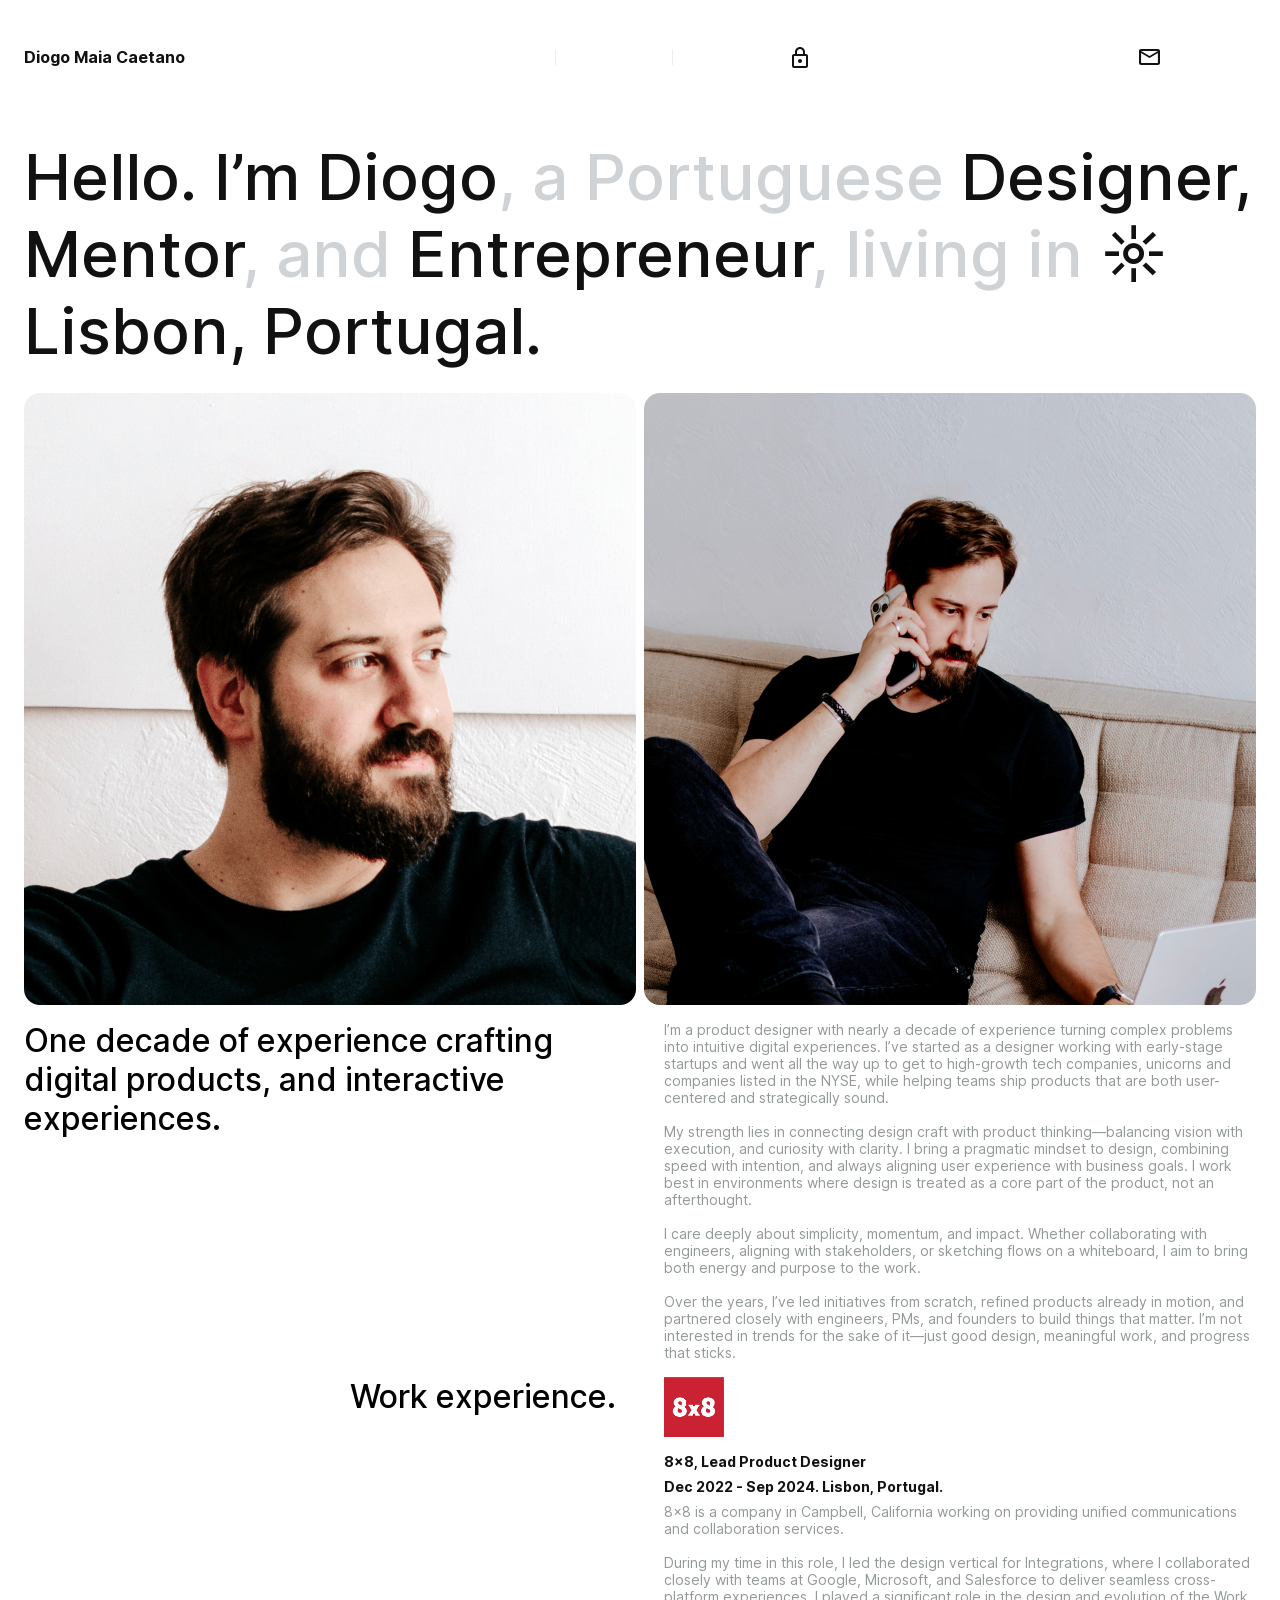
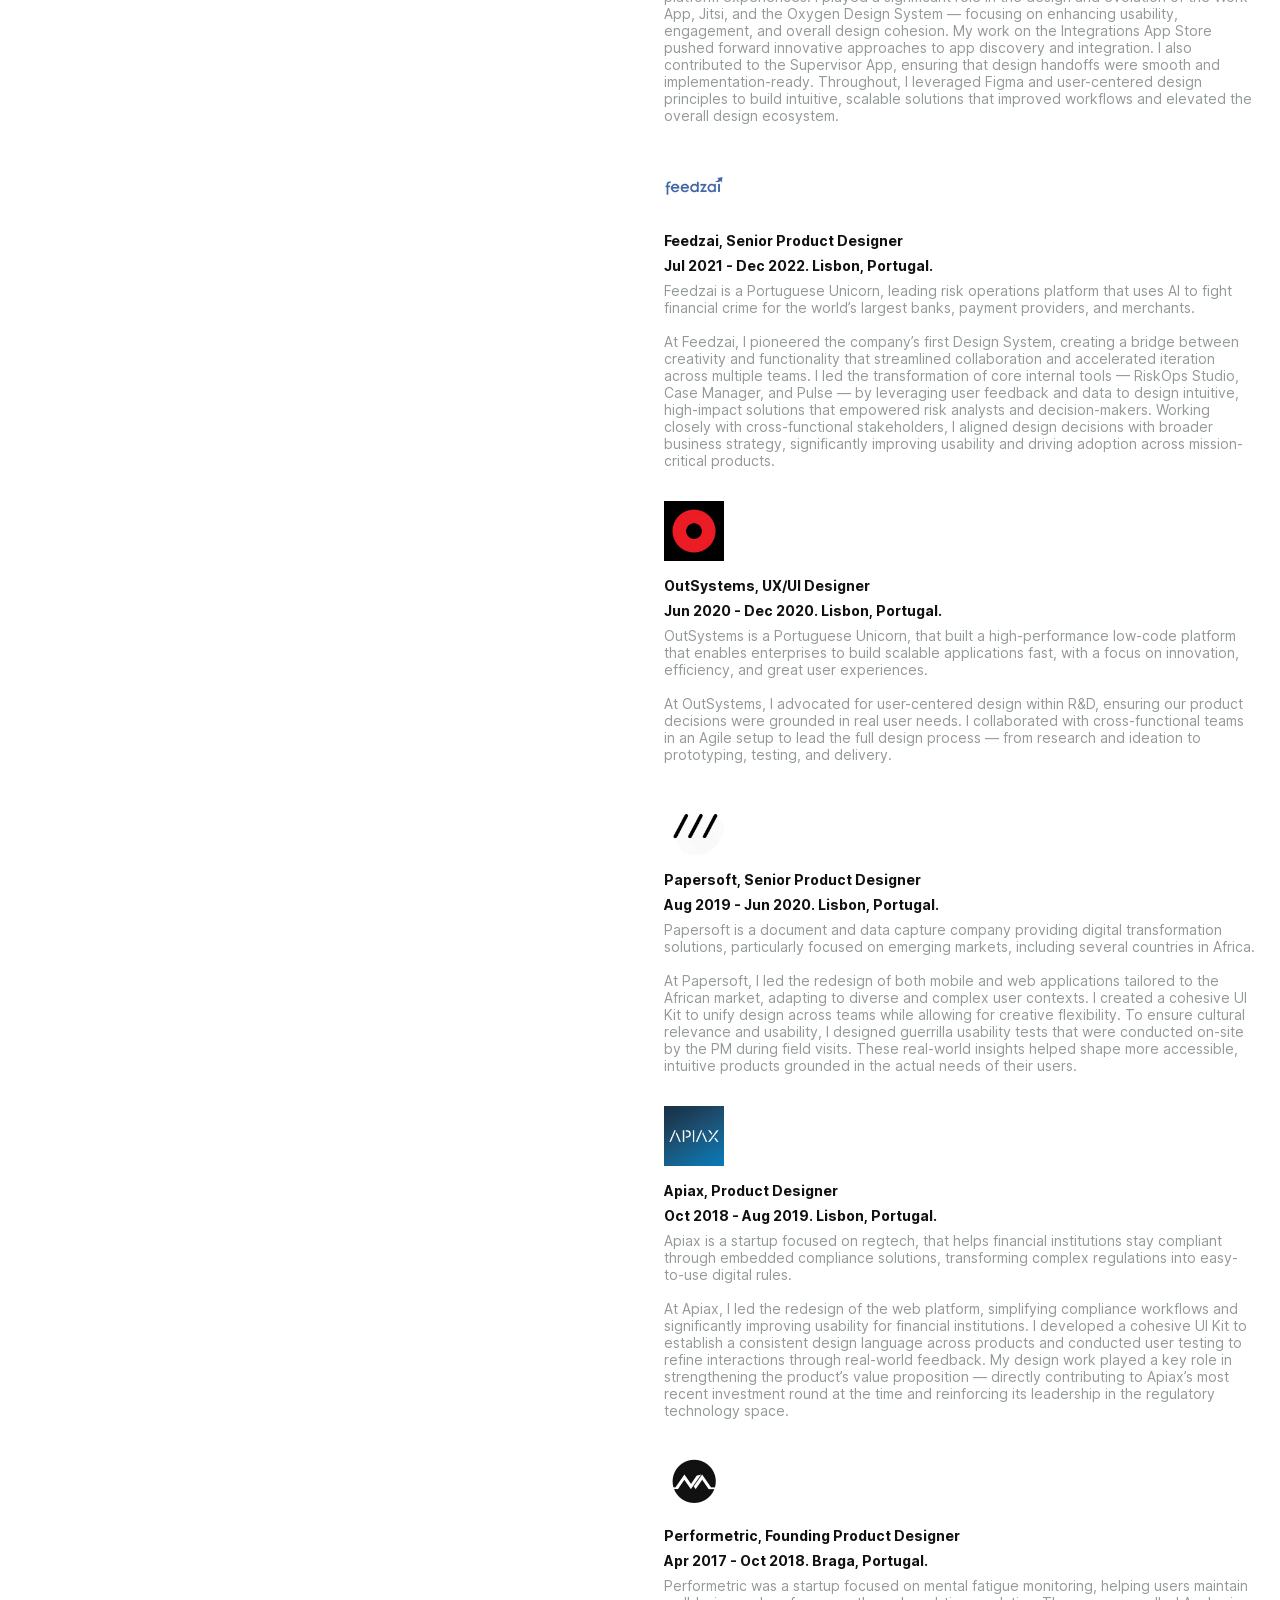
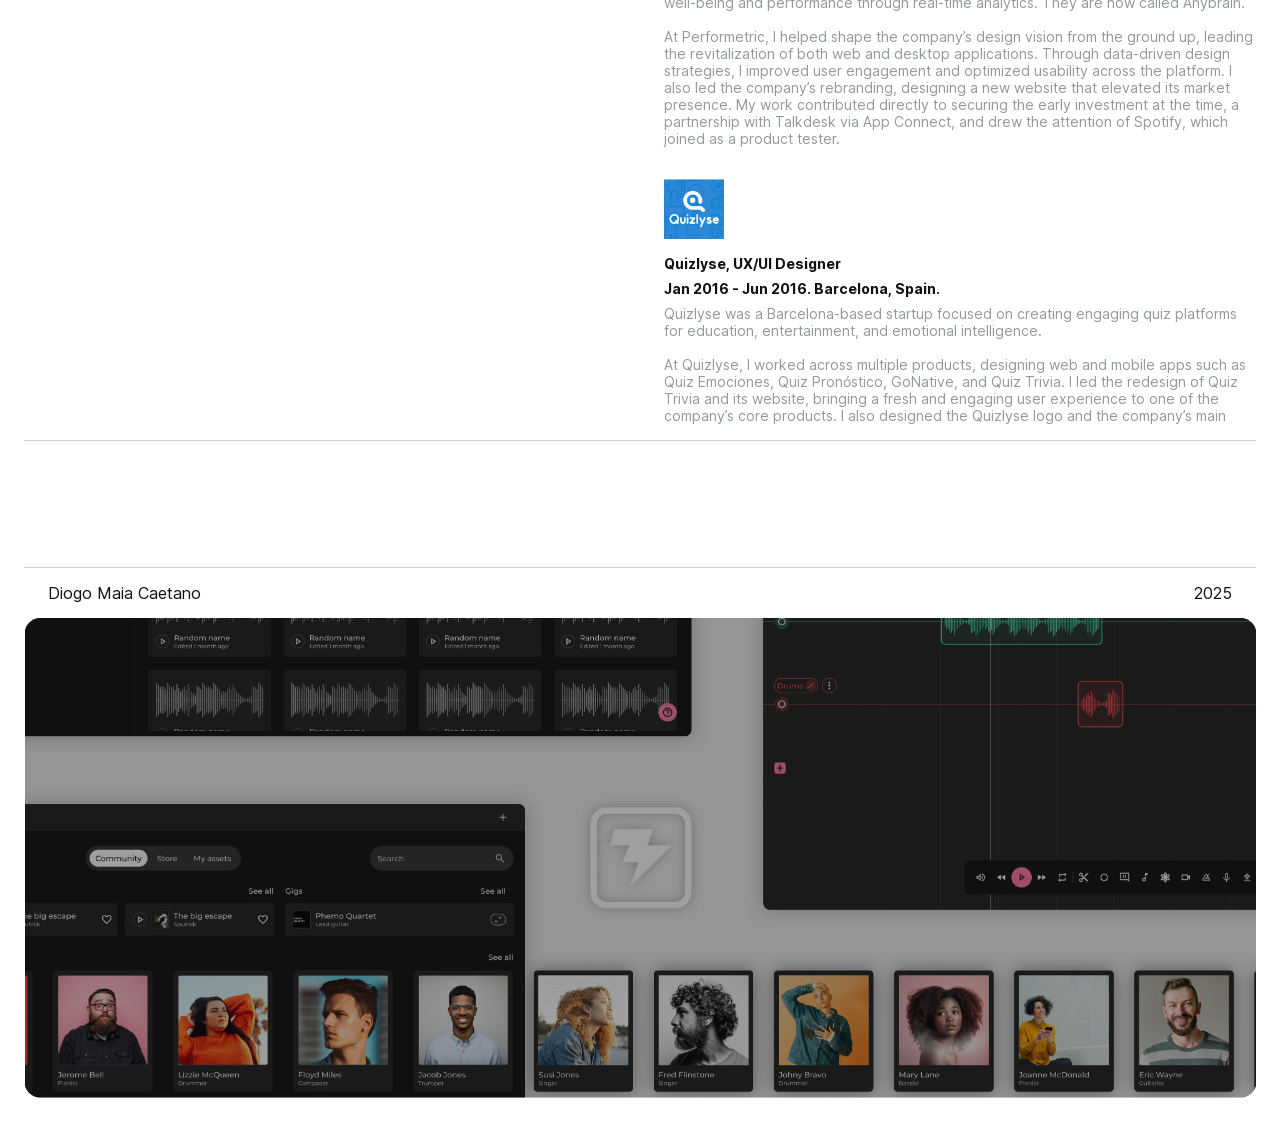
==== about/index.html @ cd5e3464 "Static mirror of www.diogomaiacaetano.com (Figma Sites capture) Co-Authored-By: Claude Fable 5 <nore" ====
<!doctype html>
<html lang="En">
  <head>
    <meta charset="utf-8" />
    <noscript>
      <style>
        #container {
          display: none;
        }
      </style>
    </noscript>

    <meta name="viewport" content="width=device-width, initial-scale=1" />
    <meta name="color-scheme" content="light dark" />
    <link rel="preload" href="/_runtimes/sites-runtime.4a34c7bfb2222a995f23fdbe5c5f51e00598f0ca7fefb2e7475c8f56d14da13b.js" as="script" crossorigin />
    <link rel="preload" href="/_json/d903125f-22d2-49a0-9bca-775de489cb77/about.json" as="fetch" />
        <script async src="https://www.googletagmanager.com/gtag/js?id=G-K1MT658PN5"></script>
    <script>
      window.dataLayer = window.dataLayer || [];
      function gtag(){dataLayer.push(arguments);}
      gtag('js', new Date());
      gtag('config', 'G-K1MT658PN5');
      gtag('consent', 'default', {
        'ad_storage': 'denied',
        'analytics_storage': 'denied'
      });
    </script>
    <style id="reset-css"> @layer figreset,figoverridable,reset,theme,base,figutils,components,utilities;@layer figreset{:root{--100dvw:100vw;--100dvh:100vh;--banner-height:48px;--full-height-with-banner:calc(100dvh - var(--banner-height))}@supports (width:100dvw){:root{--100dvw:100dvw;--100dvh:100dvh}}}.wrapper-with-banner .min-h-screen{min-height:var(--full-height-with-banner)}.wrapper-with-banner .h-screen{height:var(--full-height-with-banner)}@layer figreset{:root{font-family:var(--default-font-family,ui-sans-serif,system-ui,sans-serif,"Apple Color Emoji","Segoe UI Emoji","Segoe UI Symbol","Noto Color Emoji")}*,*:before,*:after{box-sizing:border-box}html{-webkit-text-size-adjust:100%;-webkit-tap-highlight-color:transparent;-webkit-font-smoothing:antialiased;width:100%}html:has(#responsive-scaler){scrollbar-width:none;-ms-overflow-style:none}body{margin:0;width:100%}body:has([data-page-overflowx='hidden']){overflow-x:hidden}body:has([data-page-overflowx='auto']){overflow-x:auto}#container{width:100%}a{color:inherit;text-decoration:none}button{border:none;background:none;padding:0}h1,h2,h3,h4,h5,h6,p{font-size:inherit;font-weight:inherit}blockquote,dl,dd,h1,h2,h3,h4,h5,h6,hr,figure,p,pre{margin:0}ol,ul,menu{list-style:none;margin:0;padding-inline-start:1.5em}#container .textContents{color:#ffffff00}#container .textClip{background-clip:text;-webkit-background-clip:text;-webkit-text-fill-color:transparent !important}#container .textClip > *{-webkit-text-fill-color:initial}#container .embed{border:none}#container .marquee-container{overflow-x:hidden;display:flex;flex-direction:row;position:relative;width:var(--width);transform:var(--transform);&:hover div{animation-play-state:var(--pause-on-hover)}&:active div{animation-play-state:var(--pause-on-click)}}#container .marquee{flex:0 0 auto;min-width:var(--min-width);display:flex;flex-direction:row;align-items:center;animation:scroll var(--duration) linear var(--delay) var(--iteration-count);animation-delay:var(--delay);animation-direction:var(--direction);animation-timing-function:var(--timing-function)}#container .marquee.reduced-motion{@media (prefers-reduced-motion:reduce){animation:none}}@keyframes scroll{0%{transform:translateX(0%)}100%{transform:translateX(-100%)}}#container .marquee-initial-child-container{flex:0 0 auto;display:flex;min-width:auto;flex-direction:row;align-items:center}#container .marquee-child{transform:var(--transform)}.code-behavior-wrapper > *{width:100%;height:100%}.bypass-link{position:fixed;top:16px;left:0;right:0;display:flex;justify-content:center;align-items:center;opacity:0;pointer-events:none}.bypass-link:focus-within{opacity:1;z-index:10000}.bypass-link > a{background-color:#000;color:#fff;border:1px solid #fff;padding:12px 16px;font-size:16px;border-radius:12px;pointer-events:auto}}@layer figutils{.textContents ul > li:before{content:'\2022';margin-left:-1.5em;display:inline-block;text-align:center;width:1.5em;-webkit-background-clip:var(--list-marker-background-clip);-webkit-text-fill-color:var(--list-marker-text-fill-color);background-clip:var(--list-marker-background-clip);background-image:var(--list-marker-background-image);color:var(--list-marker-color);font-size:var(--list-marker-font-size);line-height:var(--list-marker-line-height);mix-blend-mode:var(--list-marker-mix-blend-mode);vertical-align:var(--list-marker-vertical-align)}.textContents ol > li::marker{color:var(--list-marker-color);font-size:var(--list-marker-font-size);line-height:var(--list-marker-line-height);vertical-align:var(--list-marker-vertical-align)}.textContents .adjustLetterSpacing:after{content:'';margin-left:calc(var(--letter-spacing) * -1)}}</style><style id="font-faces-kgjifn"> @font-face{font-family:"Montserrat:Medium";font-style:normal;src:url("/_woff/v2/Montserrat_wght__1/Montserrat_wght__1-english.woff2");font-display:block;unicode-range:U+0000-00A0,U+00A2-00A9,U+00AC-00AE,U+00B0-00B7,U+00B9-00BA,U+00BC-00BE,U+00D7,U+00F7,U+2000-206F,U+2074,U+20AC,U+2122,U+2190-21BB,U+2212,U+2215,U+F8FF,U+FEFF,U+FFFD}@font-face{font-family:"Montserrat:Medium";font-style:normal;src:url("/_woff/v2/Montserrat_wght__1/Montserrat_wght__1-rest-latin.woff2");font-display:block;unicode-range:U+00A1,U+00AA-00AB,U+00AF,U+00B8,U+00BB,U+00BF-00D6,U+00D8-00F6,U+00F8-00FF,U+0131,U+0152-0153,U+02B0-02FF}@font-face{font-family:"Montserrat:Medium";font-style:normal;src:url("/_woff/v2/Montserrat_wght__1/Montserrat_wght__1-latin-extended-a.woff2");font-display:block;unicode-range:U+0100-0130,U+0132-0151,U+0154-017F}@font-face{font-family:"Montserrat:Medium";font-style:normal;src:url("/_woff/v2/Montserrat_wght__1/Montserrat_wght__1-latin-extended-b.woff2");font-display:block;unicode-range:U+0180-024F}@font-face{font-family:"Montserrat:Medium";font-style:normal;src:url("/_woff/v2/Montserrat_wght__1/Montserrat_wght__1-latin-extended-additional.woff2");font-display:block;unicode-range:U+1E00-1EFF}@font-face{font-family:"Montserrat:Medium";font-style:normal;src:url("/_woff/v2/Montserrat_wght__1/Montserrat_wght__1-rest.woff2");font-display:block;unicode-range:U+0250-02AF,U+0300-1DFF,U+1F00-1FFF,U+2070-2073,U+2075-20AB,U+20AD-2121,U+2123-218F,U+21BC-2211,U+2213-2214,U+2216-F8FE,U+F900-FEFE,U+FF00-FFFC,U+FFFE-FFFF}@font-face{font-family:"Inter:Medium";font-style:normal;src:url("/_woff/v2/Inter_1/Inter_1-english.woff2");font-display:block;unicode-range:U+0000-00A0,U+00A2-00A9,U+00AC-00AE,U+00B0-00B7,U+00B9-00BA,U+00BC-00BE,U+00D7,U+00F7,U+2000-206F,U+2074,U+20AC,U+2122,U+2190-21BB,U+2212,U+2215,U+F8FF,U+FEFF,U+FFFD}@font-face{font-family:"Inter:Medium";font-style:normal;src:url("/_woff/v2/Inter_1/Inter_1-rest-latin.woff2");font-display:block;unicode-range:U+00A1,U+00AA-00AB,U+00AF,U+00B8,U+00BB,U+00BF-00D6,U+00D8-00F6,U+00F8-00FF,U+0131,U+0152-0153,U+02B0-02FF}@font-face{font-family:"Inter:Medium";font-style:normal;src:url("/_woff/v2/Inter_1/Inter_1-latin-extended-a.woff2");font-display:block;unicode-range:U+0100-0130,U+0132-0151,U+0154-017F}@font-face{font-family:"Inter:Medium";font-style:normal;src:url("/_woff/v2/Inter_1/Inter_1-latin-extended-b.woff2");font-display:block;unicode-range:U+0180-024F}@font-face{font-family:"Inter:Medium";font-style:normal;src:url("/_woff/v2/Inter_1/Inter_1-latin-extended-additional.woff2");font-display:block;unicode-range:U+1E00-1EFF}@font-face{font-family:"Inter:Medium";font-style:normal;src:url("/_woff/v2/Inter_1/Inter_1-rest.woff2");font-display:block;unicode-range:U+0250-02AF,U+0300-1DFF,U+1F00-1FFF,U+2070-2073,U+2075-20AB,U+20AD-2121,U+2123-218F,U+21BC-2211,U+2213-2214,U+2216-F8FE,U+F900-FEFE,U+FF00-FFFC,U+FFFE-FFFF}@font-face{font-family:"Inter:Regular";font-style:normal;src:url("/_woff/v2/Inter_1/Inter_1-english.woff2");font-display:block;unicode-range:U+0000-00A0,U+00A2-00A9,U+00AC-00AE,U+00B0-00B7,U+00B9-00BA,U+00BC-00BE,U+00D7,U+00F7,U+2000-206F,U+2074,U+20AC,U+2122,U+2190-21BB,U+2212,U+2215,U+F8FF,U+FEFF,U+FFFD}@font-face{font-family:"Inter:Regular";font-style:normal;src:url("/_woff/v2/Inter_1/Inter_1-rest-latin.woff2");font-display:block;unicode-range:U+00A1,U+00AA-00AB,U+00AF,U+00B8,U+00BB,U+00BF-00D6,U+00D8-00F6,U+00F8-00FF,U+0131,U+0152-0153,U+02B0-02FF}@font-face{font-family:"Inter:Regular";font-style:normal;src:url("/_woff/v2/Inter_1/Inter_1-latin-extended-a.woff2");font-display:block;unicode-range:U+0100-0130,U+0132-0151,U+0154-017F}@font-face{font-family:"Inter:Regular";font-style:normal;src:url("/_woff/v2/Inter_1/Inter_1-latin-extended-b.woff2");font-display:block;unicode-range:U+0180-024F}@font-face{font-family:"Inter:Regular";font-style:normal;src:url("/_woff/v2/Inter_1/Inter_1-latin-extended-additional.woff2");font-display:block;unicode-range:U+1E00-1EFF}@font-face{font-family:"Inter:Regular";font-style:normal;src:url("/_woff/v2/Inter_1/Inter_1-rest.woff2");font-display:block;unicode-range:U+0250-02AF,U+0300-1DFF,U+1F00-1FFF,U+2070-2073,U+2075-20AB,U+20AD-2121,U+2123-218F,U+21BC-2211,U+2213-2214,U+2216-F8FE,U+F900-FEFE,U+FF00-FFFC,U+FFFE-FFFF}@font-face{font-family:"Inter:Bold";font-style:normal;src:url("/_woff/v2/Inter_1/Inter_1-english.woff2");font-display:block;unicode-range:U+0000-00A0,U+00A2-00A9,U+00AC-00AE,U+00B0-00B7,U+00B9-00BA,U+00BC-00BE,U+00D7,U+00F7,U+2000-206F,U+2074,U+20AC,U+2122,U+2190-21BB,U+2212,U+2215,U+F8FF,U+FEFF,U+FFFD}@font-face{font-family:"Inter:Bold";font-style:normal;src:url("/_woff/v2/Inter_1/Inter_1-rest-latin.woff2");font-display:block;unicode-range:U+00A1,U+00AA-00AB,U+00AF,U+00B8,U+00BB,U+00BF-00D6,U+00D8-00F6,U+00F8-00FF,U+0131,U+0152-0153,U+02B0-02FF}@font-face{font-family:"Inter:Bold";font-style:normal;src:url("/_woff/v2/Inter_1/Inter_1-latin-extended-a.woff2");font-display:block;unicode-range:U+0100-0130,U+0132-0151,U+0154-017F}@font-face{font-family:"Inter:Bold";font-style:normal;src:url("/_woff/v2/Inter_1/Inter_1-latin-extended-b.woff2");font-display:block;unicode-range:U+0180-024F}@font-face{font-family:"Inter:Bold";font-style:normal;src:url("/_woff/v2/Inter_1/Inter_1-latin-extended-additional.woff2");font-display:block;unicode-range:U+1E00-1EFF}@font-face{font-family:"Inter:Bold";font-style:normal;src:url("/_woff/v2/Inter_1/Inter_1-rest.woff2");font-display:block;unicode-range:U+0250-02AF,U+0300-1DFF,U+1F00-1FFF,U+2070-2073,U+2075-20AB,U+20AD-2121,U+2123-218F,U+21BC-2211,U+2213-2214,U+2216-F8FE,U+F900-FEFE,U+FF00-FFFC,U+FFFE-FFFF}@font-face{font-family:"Montserrat:Regular";font-style:normal;src:url("/_woff/v2/Montserrat_wght__1/Montserrat_wght__1-english.woff2");font-display:block;unicode-range:U+0000-00A0,U+00A2-00A9,U+00AC-00AE,U+00B0-00B7,U+00B9-00BA,U+00BC-00BE,U+00D7,U+00F7,U+2000-206F,U+2074,U+20AC,U+2122,U+2190-21BB,U+2212,U+2215,U+F8FF,U+FEFF,U+FFFD}@font-face{font-family:"Montserrat:Regular";font-style:normal;src:url("/_woff/v2/Montserrat_wght__1/Montserrat_wght__1-rest-latin.woff2");font-display:block;unicode-range:U+00A1,U+00AA-00AB,U+00AF,U+00B8,U+00BB,U+00BF-00D6,U+00D8-00F6,U+00F8-00FF,U+0131,U+0152-0153,U+02B0-02FF}@font-face{font-family:"Montserrat:Regular";font-style:normal;src:url("/_woff/v2/Montserrat_wght__1/Montserrat_wght__1-latin-extended-a.woff2");font-display:block;unicode-range:U+0100-0130,U+0132-0151,U+0154-017F}@font-face{font-family:"Montserrat:Regular";font-style:normal;src:url("/_woff/v2/Montserrat_wght__1/Montserrat_wght__1-latin-extended-b.woff2");font-display:block;unicode-range:U+0180-024F}@font-face{font-family:"Montserrat:Regular";font-style:normal;src:url("/_woff/v2/Montserrat_wght__1/Montserrat_wght__1-latin-extended-additional.woff2");font-display:block;unicode-range:U+1E00-1EFF}@font-face{font-family:"Montserrat:Regular";font-style:normal;src:url("/_woff/v2/Montserrat_wght__1/Montserrat_wght__1-rest.woff2");font-display:block;unicode-range:U+0250-02AF,U+0300-1DFF,U+1F00-1FFF,U+2070-2073,U+2075-20AB,U+20AD-2121,U+2123-218F,U+21BC-2211,U+2213-2214,U+2216-F8FE,U+F900-FEFE,U+FF00-FFFC,U+FFFE-FFFF}</style><style id="breakpoint-css">@media (width < 1280px){[data-breakpoint-id="node-33_37891"]{display:none !important}}@media (width >= 1280px) or (width < 800px){[data-breakpoint-id="node-33_37916"]{display:none !important}}@media (width >= 800px){[data-breakpoint-id="node-33_37941"]{display:none !important}}</style><style id="body-background-color">@media (max-width: 799px) { body:has([data-breakpoint-id="node-33_37941"]) { background-color: #FFF } }
@media (max-width: 1279px), (min-width: 800px) { body:has([data-breakpoint-id="node-33_37916"]) { background-color: #FFF } }
@media (min-width: 1280px) { body:has([data-breakpoint-id="node-33_37891"]) { background-color: #FFF } }</style><style id="ssr-css">#container .css-md8qju {transition-property: transform; transition-duration: 0.2s; transition-timing-function: ease-in-out;}#container .css-r91w0a {transform: translateY(var(--banner-height));}#container .css-vu19p2 {height: var(--full-height-with-banner);}#container .css-7tvcgb {position: fixed;}#container .css-324jje {inset: 0; overflow: auto;}#container .css-vh2lqg {width: var(--viewport-width-scaled); min-height: var(--viewport-height-scaled); height: 100%; top: 0px;}#container .css-tzn6qh {display: block; position: absolute;}#container .css-6gkcj1 {transform-origin: top left; --max-layout-width: 2048px; --min-layout-width: 320px; --max-font-size: 288px; --min-font-size: 6px; --viewport-width-scaled: calc(var(--100dvw) / var(--viewport-scale)); --viewport-height-scaled: calc(var(--100dvh) / var(--viewport-scale)); --content-width-scaled: calc(var(--content-width-unscaled) / var(--viewport-scale)); --content-margin-x-scaled: max(calc((var(--viewport-width) - var(--max-layout-width)) / var(--viewport-scale) / 2), 0px);}#container .css-vf8mzy {position: relative; display: block;}#container .css-j6ldtg {min-width: var(--content-min-width); width: 100%; height: var(--content-min-height);}#container .css-hcnvd5 {--content-width: calc(var(--content-width-scaled, 100%) - (var(--content-margin-x-scaled, 0px) * 2)); --content-margin: 0 var(--content-margin-x-scaled, 0); --content-min-width: calc(max(var(--viewport-width-scaled, 100%), 375px) - (var(--content-margin-x-scaled, 0px) * 2)); --content-min-height: max(var(--viewport-height-scaled, var(--100dvh)), 7317px); overflow: clip; background-color: #FFF;}#container .css-j9f0op {width: 100%; height: 100%;}#container .css-8zpxop {width: auto; left: 0; right: 0; top: 0; bottom: auto;}#container .css-trglf0 {position: absolute;}#container .css-huazq5 {box-sizing: border-box; display: flex; flex-direction: row; justify-content: space-between; align-items: center; position: relative; border-radius: inherit; padding: 24px 16px;}#container .css-7js8wp {align-content: stretch; overflow: visible;}#container .css-v27th6 {width: 100%;}#container .css-pygwqk {height: 50px;}#container .css-sxo2g7 {position: relative; flex-shrink: 0; border-radius: 1000px;}#container .css-rnt96b {cursor: pointer; background-color: rgba(237, 237, 237, 0.00);}#container .css-vplhby {box-sizing: border-box; display: flex; flex-direction: row; justify-content: center; align-items: center; gap: 10px; position: relative; border-radius: inherit; padding: 0px;}#container .css-wc1msa {position: relative; flex-shrink: 0; display: block;}#container .css-ckgl4z {white-space: nowrap; font-family: "Inter:Bold", sans-serif; word-break: break-word; font-weight: 700; font-style: normal; font-size: 16px; letter-spacing: 0px; text-align: left; line-height: 0;}#container .css-ou58gx {font-variation-settings: normal; color: #111; --letter-spacing: 0px;}#container .css-8zr56v {display: block;}#container .css-wwciga {white-space: pre; line-height: normal;}#container .css-p69gb0 {width: 143px; height: 50px;}#container .css-5knerd {position: relative; flex-shrink: 0;}#container .css-134pm3 {cursor: pointer;}#container .css-r0azwh {inset: 0px; pointer-events: none;}#container .css-ggwoeh {inset: 0px;}#container .css-s3s1qq {overflow: visible; pointer-events: none;}#container .css-g12rys {box-sizing: border-box; display: flex; flex-direction: row; justify-content: center; align-items: center; gap: 10px; position: relative; border-radius: inherit; padding: 10px 20px;}#container .css-vfncl8 {position: sticky; flex-shrink: 0;}#container .css-gfszfx {top: 0px;}#container .css-elfs87 {box-sizing: border-box; display: flex; flex-direction: row; justify-content: center; align-items: center; position: relative; border-radius: inherit; padding: 4px;}#container .css-cd1uvh {width: 24px; height: 24px;}#container .css-bhht40 {position: relative; flex-shrink: 0; display: flex; align-items: center; justify-content: center;}#container .css-ayg824 {flex: 0 0 auto;}#container .css-ll733z {position: relative;}#container .css-8kkpf5 {display: block; position: relative; border-radius: inherit;}#container .css-gxdil1 {overflow: clip;}#container .css-dejkee {width: auto; height: auto; left: 8.333%; right: 8.333%; top: 16.667%; bottom: 16.667%;}#container .css-roiesn {position: absolute; display: block;}#container .css-wixxpz {inset: 0;}#container .css-gs60ek {overflow: visible;}#container .css-9j6u1t {width: 100%; height: 100%; max-width: none;}#container .css-69j0hx {white-space: nowrap; font-family: "Inter:Regular", sans-serif; word-break: break-word; font-style: normal; text-align: left;}#container .css-1lar9o {--letter-spacing: 0px;}#container .css-yjmmjo {width: auto; left: 16px; right: 16px; top: 106px; bottom: auto;}#container .css-fvwtzc {box-sizing: border-box; display: flex; flex-direction: column; justify-content: flex-start; align-items: center; gap: 19px; position: relative; border-radius: inherit; padding: 0px;}#container .css-faprkr {box-sizing: border-box; display: flex; flex-direction: column; justify-content: flex-start; align-items: flex-start; gap: 24px; position: relative; border-radius: inherit; padding: 0px;}#container .css-wz48iy {font-family: "Inter:Medium", sans-serif; word-break: break-word; font-weight: 500; font-style: normal; font-size: 0px; letter-spacing: 0px; text-align: left; line-height: 0;}#container .css-4hzbpn {white-space: pre-wrap;}#container .css-cm063u {font-size: 24px; line-height: normal;}#container .css-u5zry5 {color: #D0D3D6;}#container .css-wuzdyi {box-sizing: border-box; display: flex; flex-direction: row; justify-content: flex-start; align-items: center; gap: 8px; position: relative; border-radius: inherit; padding: 0px;}#container .css-1gj09w {aspect-ratio: 602 / 602;}#container .css-myl2ny {position: relative; flex-shrink: 0; flex: 1 0 0; display: block;}#container .css-5dba7r {min-width: 1px; min-height: 1px;}#container .css-bb8498 {height: 1020px; width: 100%;}#container .css-th5inq {box-sizing: border-box; display: grid; position: relative; border-radius: inherit; padding: 0px;}#container .css-yxhlxl {grid-template-columns: repeat(2, minmax(0, 1fr)); grid-template-rows: repeat(1, minmax(0, 1fr)); column-gap: 8px; row-gap: 10px; overflow: clip;}#container .css-6lseg8 {width: 100%; height: 1020px;}#container .css-8xxbfq {top: 0.5px; left: 0; bottom: 0px; right: auto; height: calc(100% - 0.5px);}#container .css-5eam1e {pointer-events: none;}#container .css-pw0254 {width: 168px; top: 0px;}#container .css-duep9x {position: sticky; display: block;}#container .css-r0rrop {pointer-events: auto; font-variation-settings: normal; color: #000; --letter-spacing: 0px;}#container .css-8kawro {font-family: "Inter:Medium", sans-serif; word-break: break-word; font-weight: 500; font-style: normal; font-size: 20px; letter-spacing: 0px; text-align: left; line-height: 0;}#container .css-x78r3n {white-space: pre-wrap; line-height: normal;}#container .css-j6967a {position: relative; flex-shrink: 0; grid-column: 2; grid-row: 1; align-self: flex-start; display: block;}#container .css-m303u1 {font-family: "Inter:Regular", sans-serif; word-break: break-word; font-weight: 400; font-style: normal; font-size: 14px; letter-spacing: 0px; text-align: left; line-height: 0;}#container .css-dhdzw1 {font-variation-settings: normal; color: #939899; --letter-spacing: 0px;}#container .css-8jchzs {display: block; margin-bottom: 0px;}#container .css-2he40w {white-space: pre-wrap; line-height: normal; font-size: 14px;}#container .css-c26xbc {height: 5273px; width: 100%;}#container .css-rt1aze {border-radius: inherit; position: relative;}#container .css-ftlp87 {box-sizing: border-box; display: grid; position: relative; padding: 0px 16px;}#container .css-9xlfs8 {grid-template-columns: repeat(2, minmax(0, 1fr)); grid-template-rows: repeat(1, minmax(0, 1fr)); column-gap: 8px; row-gap: 10px;}#container .css-6o0yks {width: 100%; height: 5273px;}#container .css-z67dfd {position: relative; flex-shrink: 0; grid-column: 2; grid-row: 1; align-self: flex-start;}#container .css-ck97wh {box-sizing: border-box; display: flex; flex-direction: column; justify-content: center; align-items: flex-start; gap: 32px; position: relative; border-radius: inherit; padding: 0px;}#container .css-lges1h {box-sizing: border-box; display: flex; flex-direction: column; justify-content: flex-start; align-items: flex-start; gap: 8px; position: relative; border-radius: inherit; padding: 0px;}#container .css-kdsc2 {box-sizing: border-box; display: flex; flex-direction: row; justify-content: flex-start; align-items: center; position: relative; border-radius: inherit; padding: 0px 0px 8px;}#container .css-3h1llp {width: 60px; height: 60px;}#container .css-9unj7x {object-fit: cover; object-position: 50% 50%;}#container .css-ez8men {max-width: none; width: 100%; height: 100%;}#container .css-59rdls {width: min-content; min-width: 100%;}#container .css-amcw8r {font-family: "Inter:Bold", sans-serif; word-break: break-word; font-weight: 700; font-style: normal; font-size: 14px; letter-spacing: 0px; text-align: left; line-height: 0;}#container .css-gfn9ls {top: 0.5px; left: auto; bottom: 0px; right: 343px; height: calc(100% - 0.5px);}#container .css-gtupkb {width: 154px; top: 0px;}#container .css-25u8h8 {transform: translateX(100%); pointer-events: auto; font-variation-settings: normal; color: #000; --letter-spacing: 0px;}#container .css-syxkaa {width: 343px; height: 50px;}#container .css-islyrh {box-sizing: border-box; display: flex; flex-direction: row; justify-content: flex-start; align-items: flex-start; position: relative; border-radius: inherit; padding: 0px;}#container .css-rl6ut1 {width: 343px; left: 0; right: auto; top: 0; bottom: auto;}#container .css-76q4sn {box-sizing: border-box; display: flex; flex-direction: row; justify-content: space-between; align-items: center; position: relative; border-radius: inherit; padding: 0px 24px;}#container .css-i5gqgu {width: 343px;}#container .css-vqqxw4 {background-color: rgba(237, 237, 237, 0.00);}#container .css-4w7iad {white-space: nowrap; font-family: "Inter:Regular", sans-serif; word-break: break-word; font-weight: 400; font-style: normal; font-size: 16px; letter-spacing: 0px; text-align: left; line-height: 0;}#container .css-66rfsy {width: auto; left: 24px; right: 24px; top: calc(50% + 3394.5px); bottom: auto;}#container .css-xd8f7c {transform: translateY(-50%); cursor: pointer;}#container .css-bz2tic {position: absolute; display: contents;}#container .css-w7sn2v {width: auto; height: 480px; left: 24px; right: 24px; top: calc(50% + 3394.5px); bottom: auto;}#container .css-ffyc0l {width: 1279.6265869140625px; height: 730.411865234375px; left: calc(50% + 1px); right: auto; top: calc(50% + -0.5px); bottom: auto;}#container .css-i17sf8 {transform: translateX(-50%) translateY(-50%); mask-image: url("/_assets/v10/759f76aec246641337b0a336af4231acbd23167a.svg"); mask-position: 23.313px 125.706px; mask-repeat: no-repeat; mask-clip: no-clip; mask-composite: intersect; mask-size: 1232px 480px; mask-mode: alpha; -webkit-mask-image: url("/_assets/v10/759f76aec246641337b0a336af4231acbd23167a.svg"); -webkit-mask-position: 23.313px 125.706px; -webkit-mask-repeat: no-repeat; -webkit-mask-clip: no-clip; -webkit-mask-size: 1232px 480px;}#container .css-8vmrcb {width: 1279.6265869140625px; height: 730.411865234375px;}#container .css-3c3jn1 {left: 32px; right: auto; top: 32px; bottom: auto;}#container .css-99japb {mask-image: url("/_assets/v10/759f76aec246641337b0a336af4231acbd23167a.svg"); mask-position: -484px -32px; mask-repeat: no-repeat; mask-clip: no-clip; mask-composite: intersect; mask-size: 1232px 480px; mask-mode: alpha; -webkit-mask-image: url("/_assets/v10/759f76aec246641337b0a336af4231acbd23167a.svg"); -webkit-mask-position: -484px -32px; -webkit-mask-repeat: no-repeat; -webkit-mask-clip: no-clip; -webkit-mask-size: 1232px 480px;}#container .css-916p2q {box-sizing: border-box; display: flex; flex-direction: column; justify-content: center; align-items: flex-start; position: relative; border-radius: inherit; padding: 0px;}#container .css-3fc4mc {white-space: nowrap; font-family: "Inter:Medium", sans-serif; word-break: break-word; font-style: normal; text-align: left;}#container .css-ew64yg {white-space: pre;}#container .css-tgnq0e {font-size: 64px; line-height: normal;}#container .css-b6zo4j {--content-width: calc(var(--content-width-scaled, 100%) - (var(--content-margin-x-scaled, 0px) * 2)); --content-margin: 0 var(--content-margin-x-scaled, 0); --content-min-width: calc(max(var(--viewport-width-scaled, 100%), 800px) - (var(--content-margin-x-scaled, 0px) * 2)); --content-min-height: max(var(--viewport-height-scaled, var(--100dvh)), 4940px); overflow: clip; background-color: #FFF;}#container .css-tgv8wt {box-sizing: border-box; display: flex; flex-direction: row; justify-content: space-between; align-items: center; position: relative; border-radius: inherit; padding: 24px;}#container .css-49sx27 {width: auto; left: 24px; right: 24px; top: 114px; bottom: auto;}#container .css-g9rrgl {box-sizing: border-box; display: flex; flex-direction: column; justify-content: flex-start; align-items: center; gap: 16px; position: relative; border-radius: inherit; padding: 0px;}#container .css-sgd3jc {font-size: 48px; line-height: normal;}#container .css-nmdaqc {aspect-ratio: 752 / 752;}#container .css-y9cxzl {height: 491px; width: 100%;}#container .css-sy758d {box-sizing: border-box; display: grid; position: relative; padding: 0px 24px;}#container .css-wwe3cc {grid-template-columns: repeat(2, minmax(0, 1fr)); grid-template-rows: repeat(1, minmax(0, 1fr)); column-gap: 48px; row-gap: 10px;}#container .css-dynjm1 {width: 100%; height: 491px;}#container .css-jyqsas {top: 0; left: 24px; bottom: 0px; right: auto; height: calc(100% - 0);}#container .css-rlk0vf {width: 352px; top: 0px;}#container .css-b3ttdx {font-family: "Inter:Medium", sans-serif; word-break: break-word; font-weight: 500; font-style: normal; font-size: 32px; letter-spacing: 0px; text-align: left; line-height: 0;}#container .css-6fl1bq {height: 2944px; width: 100%;}#container .css-6mhzi6 {width: 100%; height: 2944px;}#container .css-bkqry0 {box-sizing: border-box; display: flex; flex-direction: column; justify-content: flex-start; align-items: flex-start; gap: 32px; position: relative; border-radius: inherit; padding: 0px;}#container .css-5zlpy6 {top: 0; left: auto; bottom: 0px; right: 376px; height: calc(100% - 0);}#container .css-eys6e0 {font-family: "Inter:Medium", sans-serif; word-break: break-word; font-weight: 500; font-style: normal; font-size: 32px; letter-spacing: 0px; text-align: right; line-height: 0;}#container .css-j0or7i {box-sizing: border-box; display: flex; flex-direction: column; justify-content: flex-start; align-items: flex-start; gap: 16px; position: relative; border-radius: inherit; padding: 0px;}#container .css-mavmvo {position: absolute; border-style: solid; border-color: #D0D3D6; border-top-width: 1px; border-bottom-width: 1px; border-left-width: 0px; border-right-width: 0px;}#container .css-wr5rwx {box-sizing: border-box; display: flex; flex-direction: column; justify-content: flex-start; align-items: flex-start; position: relative; border-radius: inherit; padding: 24px 0px;}#container .css-7ddc9z {height: 80px; width: 100%;}#container .css-pnkuul {width: 100%; height: 80px;}#container .css-a8xczg {left: 0; right: auto; top: 21px; bottom: auto;}#container .css-jnws5r {left: 0; right: auto; top: calc(50% + -19px); bottom: auto;}#container .css-flyms0 {white-space: nowrap; font-family: "Montserrat:Medium", sans-serif; word-break: break-word; text-align: left;}#container .css-b3h1dt {left: 0; right: auto; top: 84px; bottom: auto;}#container .css-po6m2v {width: 160px; height: 80px; left: auto; right: 0; top: 0; bottom: auto;}#container .css-l99omc {width: 160px; height: 80px;}#container .css-rbwbzf {left: 0; right: auto; top: 0; bottom: auto;}#container .css-ardmi {width: auto; height: auto; inset: 0;}#container .css-8aauy6 {width: 48px; height: 48px; left: 50%; right: auto; top: 50%; bottom: auto;}#container .css-2chd6x {transform: translateX(-50%) translateY(-50%);}#container .css-ss6j61 {width: 48px; height: 48px;}#container .css-tnn3jm {left: 160px; right: auto; top: 0; bottom: auto;}#container .css-2qi27h {width: auto; height: auto; left: 100%; right: -100%; top: 0; bottom: 0;}#container .css-cc968 {width: calc(1px * ((var(--transform-inner-height) * 0.27563735842704773) + (var(--transform-inner-width) * 0.9612616896629333))); height: calc(1px * ((var(--transform-inner-width) * 0.27563735842704773) + (var(--transform-inner-height) * 0.9612616896629333))); left: calc(50% + 160px); right: auto; top: 50%; bottom: auto;}#container .css-grtgjx {position: absolute; display: flex; align-items: center; justify-content: center;}#container .css-7vn2tv {transform: matrix(0.9612616896629333, -0.27563735842704773, 0.27563735842704773, 0.9612616896629333, 0, 0);}#container .css-edc7e7 {width: auto; height: auto;}#container .css-8ul899 {border-radius: inherit; position: relative; display: flex; flex-direction: row; align-items: center;}#container .css-z4xmkq {box-sizing: border-box; display: flex; flex-direction: row; justify-content: space-between; align-items: center; position: relative; padding: 0px 24px;}#container .css-uvnphr {height: 480px; width: 100%;}#container .css-dyniuh {width: 100%; height: 480px;}#container .css-vjczll {width: 1279px; height: 730.411865234375px; left: calc(50% + 0.5px); right: auto; top: calc(50% + -0.5px); bottom: auto;}#container .css-h8av7y {transform: translateX(-50%) translateY(-50%); mask-image: url("/_assets/v10/759f76aec246641337b0a336af4231acbd23167a.svg"); mask-position: 23px 125.706px; mask-repeat: no-repeat; mask-clip: no-clip; mask-composite: intersect; mask-size: 1232px 480px; mask-mode: alpha; -webkit-mask-image: url("/_assets/v10/759f76aec246641337b0a336af4231acbd23167a.svg"); -webkit-mask-position: 23px 125.706px; -webkit-mask-repeat: no-repeat; -webkit-mask-clip: no-clip; -webkit-mask-size: 1232px 480px;}#container .css-qs4hsd {width: 1279px; height: 730.411865234375px;}#container .css-qgdutx {mask-image: url("/_assets/v10/759f76aec246641337b0a336af4231acbd23167a.svg"); mask-position: -32px -32px; mask-repeat: no-repeat; mask-clip: no-clip; mask-composite: intersect; mask-size: 1232px 480px; mask-mode: alpha; -webkit-mask-image: url("/_assets/v10/759f76aec246641337b0a336af4231acbd23167a.svg"); -webkit-mask-position: -32px -32px; -webkit-mask-repeat: no-repeat; -webkit-mask-clip: no-clip; -webkit-mask-size: 1232px 480px;}#container .css-ex4hbe {box-sizing: border-box; display: flex; flex-direction: row; justify-content: flex-start; align-items: center; position: relative; border-radius: inherit; padding: 0px;}#container .css-b0gamq {left: calc(50% + -200px); right: auto; top: calc(50% + -1235px); bottom: auto;}#container .css-wxz15s {--content-width: calc(var(--content-width-scaled, 100%) - (var(--content-margin-x-scaled, 0px) * 2)); --content-margin: 0 var(--content-margin-x-scaled, 0); --content-min-width: calc(max(var(--viewport-width-scaled, 100%), 1280px) - (var(--content-margin-x-scaled, 0px) * 2)); --content-min-height: max(var(--viewport-height-scaled, var(--100dvh)), 4322px); overflow: clip; background-color: #FFF;}#container .css-cr6mdg {width: 1280px; left: 50%; right: auto; top: 0; bottom: auto;}#container .css-8hhw9a {transform: translateX(-50%);}#container .css-5icu3x {width: 1280px;}#container .css-1lzvf3 {position: relative; flex-shrink: 0; border-radius: 100px;}#container .css-3obxi5 {background-color: rgba(255, 255, 255, 0.50);}#container .css-ta2o7o {box-sizing: border-box; display: flex; flex-direction: row; justify-content: center; align-items: center; gap: 16px; position: relative; border-radius: inherit; padding: 8px;}#container .css-bnsnia {position: relative; flex-shrink: 0; display: inline-grid; justify-items: start; align-items: start;}#container .css-z9kw5f {line-height: 0;}#container .css-6h29pd {grid-template-columns: max-content; grid-template-rows: max-content; cursor: pointer;}#container .css-6p4oz2 {grid-column: 1; grid-row: 1; position: relative; margin-left: 0; margin-right: auto; margin-top: 0; margin-bottom: auto;}#container .css-9lo6t3 {width: 1px; height: 16px;}#container .css-9bp8cf {background-color: #EDEDED;}#container .css-4cmtt6 {grid-template-columns: max-content; grid-template-rows: max-content;}#container .css-h0icx9 {width: 32px; height: 32px;}#container .css-o8d3v2 {box-sizing: border-box; display: flex; flex-direction: row; justify-content: flex-start; align-items: center; position: relative; border-radius: inherit; padding: 4px;}#container .css-483drs {width: auto; height: auto; left: 16.667%; right: 16.667%; top: 6.25%; bottom: 6.25%;}#container .css-ootes6 {width: 1280px; left: 50%; right: auto; top: 138px; bottom: auto;}#container .css-5icqg6 {width: 1232px;}#container .css-v99jzi {height: 340px; width: 100%;}#container .css-dymsw6 {width: 100%; height: 340px;}#container .css-fz25lf {width: 592px; top: 0px;}#container .css-t9z1de {height: 2247px; width: 100%;}#container .css-6mdio2 {width: 100%; height: 2247px;}#container .css-i5fct6 {width: 592px;}#container .css-9ojrnk {top: 0; left: auto; bottom: 0px; right: 664px; height: calc(100% - 0);}#container .css-r91gdx {box-sizing: border-box; display: flex; flex-direction: column; justify-content: flex-start; align-items: flex-start; position: relative; border-radius: inherit; padding: 0px;}#container .css-jyn9wk {left: 0; right: auto; top: 10px; bottom: auto;}#container .css-917bsq {left: 0; right: auto; top: calc(50% + -30px); bottom: auto;}#container .css-fqqg2j {left: 0; right: auto; top: 77px; bottom: auto;}#container .css-d52sn1 {width: 160px; height: 80px; left: 1070px; right: auto; top: 0; bottom: auto;}#container .css-i5i1s4 {width: 129px;}#container .css-e6ujue {height: 50px; width: 100%;}#container .css-688vqn {border-radius: inherit; position: relative; display: flex; flex-direction: row; align-items: center; justify-content: center;}#container .css-lwa833 {box-sizing: border-box; display: flex; flex-direction: row; justify-content: center; align-items: center; gap: 10px; position: relative; padding: 0px 32px;}#container .css-pnksmi {width: 100%; height: 50px;}#container .css-i20smm {box-sizing: border-box; display: flex; flex-direction: row; justify-content: center; align-items: center; gap: 10px; position: relative; border-radius: inherit; padding: 0px 32px;}#container .css-zahjk3 {width: 1232px; height: 480px;}#container .css-hj04y {left: calc(50% + -320px); right: auto; top: calc(50% + -1080.5px); bottom: auto;}</style><script>window.__serverRenderedCSSClassNames = {"css-md8qju":"{\"transitionProperty\":\"transform\",\"transitionDuration\":\"0.2s\",\"transitionTimingFunction\":\"ease-in-out\"}","css-r91w0a":"{\"transform\":\"translateY(var(--banner-height))\"}","css-vu19p2":"{\"height\":\"var(--full-height-with-banner)\"}","css-7tvcgb":"{\"position\":\"fixed\"}","css-324jje":"{\"inset\":\"0\",\"overflow\":\"auto\"}","css-vh2lqg":"{\"width\":\"var(--viewport-width-scaled)\",\"minHeight\":\"var(--viewport-height-scaled)\",\"height\":\"100%\",\"top\":\"0px\"}","css-tzn6qh":"{\"display\":\"block\",\"position\":\"absolute\"}","css-6gkcj1":"{\"transformOrigin\":\"top left\",\"--max-layout-width\":\"2048px\",\"--min-layout-width\":\"320px\",\"--max-font-size\":\"288px\",\"--min-font-size\":\"6px\",\"--viewport-width-scaled\":\"calc(var(--100dvw) / var(--viewport-scale))\",\"--viewport-height-scaled\":\"calc(var(--100dvh) / var(--viewport-scale))\",\"--content-width-scaled\":\"calc(var(--content-width-unscaled) / var(--viewport-scale))\",\"--content-margin-x-scaled\":\"max(calc((var(--viewport-width) - var(--max-layout-width)) / var(--viewport-scale) / 2), 0px)\"}","css-vf8mzy":"{\"position\":\"relative\",\"display\":\"block\"}","css-j6ldtg":"{\"minWidth\":\"var(--content-min-width)\",\"width\":\"100%\",\"height\":\"var(--content-min-height)\"}","css-hcnvd5":"{\"--content-width\":\"calc(var(--content-width-scaled, 100%) - (var(--content-margin-x-scaled, 0px) * 2))\",\"--content-margin\":\"0 var(--content-margin-x-scaled, 0)\",\"--content-min-width\":\"calc(max(var(--viewport-width-scaled, 100%), 375px) - (var(--content-margin-x-scaled, 0px) * 2))\",\"--content-min-height\":\"max(var(--viewport-height-scaled, var(--100dvh)), 7317px)\",\"overflow\":\"clip\",\"backgroundColor\":\"#FFF\"}","css-j9f0op":"{\"width\":\"100%\",\"height\":\"100%\"}","css-8zpxop":"{\"width\":\"auto\",\"left\":\"0\",\"right\":\"0\",\"top\":\"0\",\"bottom\":\"auto\"}","css-trglf0":"{\"position\":\"absolute\"}","css-huazq5":"{\"paddingTop\":24,\"paddingBottom\":24,\"paddingLeft\":16,\"paddingRight\":16,\"boxSizing\":\"border-box\",\"display\":\"flex\",\"flexDirection\":\"row\",\"justifyContent\":\"space-between\",\"alignItems\":\"center\",\"position\":\"relative\",\"borderRadius\":\"inherit\"}","css-7js8wp":"{\"alignContent\":\"stretch\",\"overflow\":\"visible\"}","css-v27th6":"{\"width\":\"100%\"}","css-pygwqk":"{\"height\":50}","css-sxo2g7":"{\"position\":\"relative\",\"flexShrink\":0,\"borderTopLeftRadius\":1000,\"borderTopRightRadius\":1000,\"borderBottomRightRadius\":1000,\"borderBottomLeftRadius\":1000}","css-rnt96b":"{\"cursor\":\"pointer\",\"backgroundColor\":\"rgba(237, 237, 237, 0.00)\"}","css-vplhby":"{\"paddingTop\":0,\"paddingBottom\":0,\"paddingLeft\":0,\"paddingRight\":0,\"boxSizing\":\"border-box\",\"display\":\"flex\",\"flexDirection\":\"row\",\"justifyContent\":\"center\",\"alignItems\":\"center\",\"gap\":10,\"position\":\"relative\",\"borderRadius\":\"inherit\"}","css-wc1msa":"{\"position\":\"relative\",\"flexShrink\":0,\"display\":\"block\"}","css-ckgl4z":"{\"whiteSpace\":\"nowrap\",\"fontFamily\":\"\\\"Inter:Bold\\\", sans-serif\",\"wordBreak\":\"break-word\",\"fontWeight\":700,\"fontStyle\":\"normal\",\"fontSize\":\"16px\",\"letterSpacing\":\"0px\",\"textAlign\":\"left\",\"lineHeight\":0}","css-ou58gx":"{\"fontVariationSettings\":\"normal\",\"color\":\"#111\",\"--letter-spacing\":\"0px\"}","css-8zr56v":"{\"display\":\"block\"}","css-wwciga":"{\"whiteSpace\":\"pre\",\"lineHeight\":\"normal\"}","css-p69gb0":"{\"width\":143,\"height\":50}","css-5knerd":"{\"position\":\"relative\",\"flexShrink\":0}","css-134pm3":"{\"cursor\":\"pointer\"}","css-r0azwh":"{\"inset\":0,\"pointerEvents\":\"none\"}","css-ggwoeh":"{\"top\":0,\"left\":0,\"right\":0,\"bottom\":0}","css-s3s1qq":"{\"overflow\":\"visible\",\"pointerEvents\":\"none\"}","css-g12rys":"{\"paddingTop\":10,\"paddingBottom\":10,\"paddingLeft\":20,\"paddingRight\":20,\"boxSizing\":\"border-box\",\"display\":\"flex\",\"flexDirection\":\"row\",\"justifyContent\":\"center\",\"alignItems\":\"center\",\"gap\":10,\"position\":\"relative\",\"borderRadius\":\"inherit\"}","css-vfncl8":"{\"position\":\"sticky\",\"flexShrink\":0}","css-gfszfx":"{\"top\":0}","css-elfs87":"{\"paddingTop\":4,\"paddingBottom\":4,\"paddingLeft\":4,\"paddingRight\":4,\"boxSizing\":\"border-box\",\"display\":\"flex\",\"flexDirection\":\"row\",\"justifyContent\":\"center\",\"alignItems\":\"center\",\"position\":\"relative\",\"borderRadius\":\"inherit\"}","css-cd1uvh":"{\"width\":24,\"height\":24}","css-bhht40":"{\"position\":\"relative\",\"flexShrink\":0,\"display\":\"flex\",\"alignItems\":\"center\",\"justifyContent\":\"center\"}","css-ayg824":"{\"flex\":\"0 0 auto\"}","css-ll733z":"{\"position\":\"relative\"}","css-8kkpf5":"{\"display\":\"block\",\"position\":\"relative\",\"borderRadius\":\"inherit\"}","css-gxdil1":"{\"overflowX\":\"clip\",\"overflowY\":\"clip\"}","css-dejkee":"{\"width\":\"auto\",\"height\":\"auto\",\"left\":\"8.333%\",\"right\":\"8.333%\",\"top\":\"16.667%\",\"bottom\":\"16.667%\"}","css-roiesn":"{\"position\":\"absolute\",\"display\":\"block\"}","css-wixxpz":"{\"top\":\"0\",\"left\":\"0\",\"right\":\"0\",\"bottom\":\"0\"}","css-gs60ek":"{\"overflow\":\"visible\"}","css-9j6u1t":"{\"width\":\"100%\",\"height\":\"100%\",\"maxWidth\":\"none\"}","css-69j0hx":"{\"whiteSpace\":\"nowrap\",\"fontFamily\":\"\\\"Inter:Regular\\\", sans-serif\",\"wordBreak\":\"break-word\",\"fontStyle\":\"normal\",\"textAlign\":\"left\"}","css-1lar9o":"{\"--letter-spacing\":\"0px\"}","css-yjmmjo":"{\"width\":\"auto\",\"left\":\"16px\",\"right\":\"16px\",\"top\":\"106px\",\"bottom\":\"auto\"}","css-fvwtzc":"{\"paddingTop\":0,\"paddingBottom\":0,\"paddingLeft\":0,\"paddingRight\":0,\"boxSizing\":\"border-box\",\"display\":\"flex\",\"flexDirection\":\"column\",\"justifyContent\":\"flex-start\",\"alignItems\":\"center\",\"gap\":19,\"position\":\"relative\",\"borderRadius\":\"inherit\"}","css-faprkr":"{\"paddingTop\":0,\"paddingBottom\":0,\"paddingLeft\":0,\"paddingRight\":0,\"boxSizing\":\"border-box\",\"display\":\"flex\",\"flexDirection\":\"column\",\"justifyContent\":\"flex-start\",\"alignItems\":\"flex-start\",\"gap\":24,\"position\":\"relative\",\"borderRadius\":\"inherit\"}","css-wz48iy":"{\"fontFamily\":\"\\\"Inter:Medium\\\", sans-serif\",\"wordBreak\":\"break-word\",\"fontWeight\":500,\"fontStyle\":\"normal\",\"fontSize\":0,\"letterSpacing\":\"0px\",\"textAlign\":\"left\",\"lineHeight\":0}","css-4hzbpn":"{\"whiteSpace\":\"pre-wrap\"}","css-cm063u":"{\"fontSize\":\"24px\",\"lineHeight\":\"normal\"}","css-u5zry5":"{\"color\":\"#D0D3D6\"}","css-wuzdyi":"{\"paddingTop\":0,\"paddingBottom\":0,\"paddingLeft\":0,\"paddingRight\":0,\"boxSizing\":\"border-box\",\"display\":\"flex\",\"flexDirection\":\"row\",\"justifyContent\":\"flex-start\",\"alignItems\":\"center\",\"gap\":8,\"position\":\"relative\",\"borderRadius\":\"inherit\"}","css-1gj09w":"{\"aspectRatio\":\"602 / 602\"}","css-myl2ny":"{\"position\":\"relative\",\"flexShrink\":0,\"flex\":\"1 0 0\",\"display\":\"block\"}","css-5dba7r":"{\"minWidth\":1,\"minHeight\":1}","css-bb8498":"{\"height\":1020,\"width\":\"100%\"}","css-th5inq":"{\"paddingTop\":0,\"paddingBottom\":0,\"paddingLeft\":0,\"paddingRight\":0,\"boxSizing\":\"border-box\",\"display\":\"grid\",\"position\":\"relative\",\"borderRadius\":\"inherit\"}","css-yxhlxl":"{\"gridTemplateColumns\":\"repeat(2, minmax(0, 1fr))\",\"gridTemplateRows\":\"repeat(1, minmax(0, 1fr))\",\"columnGap\":8,\"rowGap\":10,\"overflowX\":\"clip\",\"overflowY\":\"clip\"}","css-6lseg8":"{\"width\":\"100%\",\"height\":1020}","css-8xxbfq":"{\"top\":\"0.5px\",\"left\":\"0\",\"bottom\":0,\"right\":\"auto\",\"height\":\"calc(100% - 0.5px)\"}","css-5eam1e":"{\"pointerEvents\":\"none\"}","css-pw0254":"{\"width\":168,\"top\":0}","css-duep9x":"{\"position\":\"sticky\",\"display\":\"block\"}","css-r0rrop":"{\"pointerEvents\":\"auto\",\"fontVariationSettings\":\"normal\",\"color\":\"#000\",\"--letter-spacing\":\"0px\"}","css-8kawro":"{\"fontFamily\":\"\\\"Inter:Medium\\\", sans-serif\",\"wordBreak\":\"break-word\",\"fontWeight\":500,\"fontStyle\":\"normal\",\"fontSize\":\"20px\",\"letterSpacing\":\"0px\",\"textAlign\":\"left\",\"lineHeight\":0}","css-x78r3n":"{\"whiteSpace\":\"pre-wrap\",\"lineHeight\":\"normal\"}","css-j6967a":"{\"position\":\"relative\",\"flexShrink\":0,\"gridColumn\":\"2\",\"gridRow\":\"1\",\"alignSelf\":\"flex-start\",\"display\":\"block\"}","css-m303u1":"{\"fontFamily\":\"\\\"Inter:Regular\\\", sans-serif\",\"wordBreak\":\"break-word\",\"fontWeight\":400,\"fontStyle\":\"normal\",\"fontSize\":\"14px\",\"letterSpacing\":\"0px\",\"textAlign\":\"left\",\"lineHeight\":0}","css-dhdzw1":"{\"fontVariationSettings\":\"normal\",\"color\":\"#939899\",\"--letter-spacing\":\"0px\"}","css-8jchzs":"{\"display\":\"block\",\"marginBottom\":0}","css-2he40w":"{\"whiteSpace\":\"pre-wrap\",\"lineHeight\":\"normal\",\"fontSize\":\"14px\"}","css-c26xbc":"{\"height\":5273,\"width\":\"100%\"}","css-rt1aze":"{\"borderRadius\":\"inherit\",\"position\":\"relative\"}","css-ftlp87":"{\"paddingTop\":0,\"paddingBottom\":0,\"paddingLeft\":16,\"paddingRight\":16,\"boxSizing\":\"border-box\",\"display\":\"grid\",\"position\":\"relative\"}","css-9xlfs8":"{\"gridTemplateColumns\":\"repeat(2, minmax(0, 1fr))\",\"gridTemplateRows\":\"repeat(1, minmax(0, 1fr))\",\"columnGap\":8,\"rowGap\":10}","css-6o0yks":"{\"width\":\"100%\",\"height\":5273}","css-z67dfd":"{\"position\":\"relative\",\"flexShrink\":0,\"gridColumn\":\"2\",\"gridRow\":\"1\",\"alignSelf\":\"flex-start\"}","css-ck97wh":"{\"paddingTop\":0,\"paddingBottom\":0,\"paddingLeft\":0,\"paddingRight\":0,\"boxSizing\":\"border-box\",\"display\":\"flex\",\"flexDirection\":\"column\",\"justifyContent\":\"center\",\"alignItems\":\"flex-start\",\"gap\":32,\"position\":\"relative\",\"borderRadius\":\"inherit\"}","css-lges1h":"{\"paddingTop\":0,\"paddingBottom\":0,\"paddingLeft\":0,\"paddingRight\":0,\"boxSizing\":\"border-box\",\"display\":\"flex\",\"flexDirection\":\"column\",\"justifyContent\":\"flex-start\",\"alignItems\":\"flex-start\",\"gap\":8,\"position\":\"relative\",\"borderRadius\":\"inherit\"}","css-kdsc2":"{\"paddingTop\":0,\"paddingBottom\":8,\"paddingLeft\":0,\"paddingRight\":0,\"boxSizing\":\"border-box\",\"display\":\"flex\",\"flexDirection\":\"row\",\"justifyContent\":\"flex-start\",\"alignItems\":\"center\",\"position\":\"relative\",\"borderRadius\":\"inherit\"}","css-3h1llp":"{\"width\":60,\"height\":60}","css-9unj7x":"{\"objectFit\":\"cover\",\"objectPosition\":\"50% 50%\"}","css-ez8men":"{\"maxWidth\":\"none\",\"width\":\"100%\",\"height\":\"100%\"}","css-59rdls":"{\"width\":\"min-content\",\"minWidth\":\"100%\"}","css-amcw8r":"{\"fontFamily\":\"\\\"Inter:Bold\\\", sans-serif\",\"wordBreak\":\"break-word\",\"fontWeight\":700,\"fontStyle\":\"normal\",\"fontSize\":\"14px\",\"letterSpacing\":\"0px\",\"textAlign\":\"left\",\"lineHeight\":0}","css-gfn9ls":"{\"top\":\"0.5px\",\"left\":\"auto\",\"bottom\":0,\"right\":\"343px\",\"height\":\"calc(100% - 0.5px)\"}","css-gtupkb":"{\"width\":154,\"top\":0}","css-25u8h8":"{\"transform\":\"translateX(100%)\",\"pointerEvents\":\"auto\",\"fontVariationSettings\":\"normal\",\"color\":\"#000\",\"--letter-spacing\":\"0px\"}","css-syxkaa":"{\"width\":343,\"height\":50}","css-islyrh":"{\"paddingTop\":0,\"paddingBottom\":0,\"paddingLeft\":0,\"paddingRight\":0,\"boxSizing\":\"border-box\",\"display\":\"flex\",\"flexDirection\":\"row\",\"justifyContent\":\"flex-start\",\"alignItems\":\"flex-start\",\"position\":\"relative\",\"borderRadius\":\"inherit\"}","css-rl6ut1":"{\"width\":343,\"left\":\"0\",\"right\":\"auto\",\"top\":\"0\",\"bottom\":\"auto\"}","css-76q4sn":"{\"paddingTop\":0,\"paddingBottom\":0,\"paddingLeft\":24,\"paddingRight\":24,\"boxSizing\":\"border-box\",\"display\":\"flex\",\"flexDirection\":\"row\",\"justifyContent\":\"space-between\",\"alignItems\":\"center\",\"position\":\"relative\",\"borderRadius\":\"inherit\"}","css-i5gqgu":"{\"width\":343}","css-vqqxw4":"{\"backgroundColor\":\"rgba(237, 237, 237, 0.00)\"}","css-4w7iad":"{\"whiteSpace\":\"nowrap\",\"fontFamily\":\"\\\"Inter:Regular\\\", sans-serif\",\"wordBreak\":\"break-word\",\"fontWeight\":400,\"fontStyle\":\"normal\",\"fontSize\":\"16px\",\"letterSpacing\":\"0px\",\"textAlign\":\"left\",\"lineHeight\":0}","css-66rfsy":"{\"width\":\"auto\",\"left\":\"24px\",\"right\":\"24px\",\"top\":\"calc(50% + 3394.5px)\",\"bottom\":\"auto\"}","css-xd8f7c":"{\"transform\":\"translateY(-50%)\",\"cursor\":\"pointer\"}","css-bz2tic":"{\"position\":\"absolute\",\"display\":\"contents\"}","css-w7sn2v":"{\"width\":\"auto\",\"height\":480,\"left\":\"24px\",\"right\":\"24px\",\"top\":\"calc(50% + 3394.5px)\",\"bottom\":\"auto\"}","css-ffyc0l":"{\"width\":1279.6265869140625,\"height\":730.411865234375,\"left\":\"calc(50% + 1px)\",\"right\":\"auto\",\"top\":\"calc(50% + -0.5px)\",\"bottom\":\"auto\"}","css-i17sf8":"{\"transform\":\"translateX(-50%) translateY(-50%)\",\"maskImage\":\"url(\\\"/_assets/v10/759f76aec246641337b0a336af4231acbd23167a.svg\\\")\",\"maskPosition\":\"23.313px 125.706px\",\"maskRepeat\":\"no-repeat\",\"maskClip\":\"no-clip\",\"maskComposite\":\"intersect\",\"maskSize\":\"1232px 480px\",\"maskMode\":\"alpha\",\"WebkitMaskImage\":\"url(\\\"/_assets/v10/759f76aec246641337b0a336af4231acbd23167a.svg\\\")\",\"WebkitMaskPosition\":\"23.313px 125.706px\",\"WebkitMaskRepeat\":\"no-repeat\",\"WebkitMaskClip\":\"no-clip\",\"WebkitMaskSize\":\"1232px 480px\"}","css-8vmrcb":"{\"width\":1279.6265869140625,\"height\":730.411865234375}","css-3c3jn1":"{\"left\":\"32px\",\"right\":\"auto\",\"top\":\"32px\",\"bottom\":\"auto\"}","css-99japb":"{\"maskImage\":\"url(\\\"/_assets/v10/759f76aec246641337b0a336af4231acbd23167a.svg\\\")\",\"maskPosition\":\"-484px -32px\",\"maskRepeat\":\"no-repeat\",\"maskClip\":\"no-clip\",\"maskComposite\":\"intersect\",\"maskSize\":\"1232px 480px\",\"maskMode\":\"alpha\",\"WebkitMaskImage\":\"url(\\\"/_assets/v10/759f76aec246641337b0a336af4231acbd23167a.svg\\\")\",\"WebkitMaskPosition\":\"-484px -32px\",\"WebkitMaskRepeat\":\"no-repeat\",\"WebkitMaskClip\":\"no-clip\",\"WebkitMaskSize\":\"1232px 480px\"}","css-916p2q":"{\"paddingTop\":0,\"paddingBottom\":0,\"paddingLeft\":0,\"paddingRight\":0,\"boxSizing\":\"border-box\",\"display\":\"flex\",\"flexDirection\":\"column\",\"justifyContent\":\"center\",\"alignItems\":\"flex-start\",\"position\":\"relative\",\"borderRadius\":\"inherit\"}","css-3fc4mc":"{\"whiteSpace\":\"nowrap\",\"fontFamily\":\"\\\"Inter:Medium\\\", sans-serif\",\"wordBreak\":\"break-word\",\"fontStyle\":\"normal\",\"textAlign\":\"left\"}","css-ew64yg":"{\"whiteSpace\":\"pre\"}","css-tgnq0e":"{\"fontSize\":\"64px\",\"lineHeight\":\"normal\"}","css-b6zo4j":"{\"--content-width\":\"calc(var(--content-width-scaled, 100%) - (var(--content-margin-x-scaled, 0px) * 2))\",\"--content-margin\":\"0 var(--content-margin-x-scaled, 0)\",\"--content-min-width\":\"calc(max(var(--viewport-width-scaled, 100%), 800px) - (var(--content-margin-x-scaled, 0px) * 2))\",\"--content-min-height\":\"max(var(--viewport-height-scaled, var(--100dvh)), 4940px)\",\"overflow\":\"clip\",\"backgroundColor\":\"#FFF\"}","css-tgv8wt":"{\"paddingTop\":24,\"paddingBottom\":24,\"paddingLeft\":24,\"paddingRight\":24,\"boxSizing\":\"border-box\",\"display\":\"flex\",\"flexDirection\":\"row\",\"justifyContent\":\"space-between\",\"alignItems\":\"center\",\"position\":\"relative\",\"borderRadius\":\"inherit\"}","css-49sx27":"{\"width\":\"auto\",\"left\":\"24px\",\"right\":\"24px\",\"top\":\"114px\",\"bottom\":\"auto\"}","css-g9rrgl":"{\"paddingTop\":0,\"paddingBottom\":0,\"paddingLeft\":0,\"paddingRight\":0,\"boxSizing\":\"border-box\",\"display\":\"flex\",\"flexDirection\":\"column\",\"justifyContent\":\"flex-start\",\"alignItems\":\"center\",\"gap\":16,\"position\":\"relative\",\"borderRadius\":\"inherit\"}","css-sgd3jc":"{\"fontSize\":\"48px\",\"lineHeight\":\"normal\"}","css-nmdaqc":"{\"aspectRatio\":\"752 / 752\"}","css-y9cxzl":"{\"height\":491,\"width\":\"100%\"}","css-sy758d":"{\"paddingTop\":0,\"paddingBottom\":0,\"paddingLeft\":24,\"paddingRight\":24,\"boxSizing\":\"border-box\",\"display\":\"grid\",\"position\":\"relative\"}","css-wwe3cc":"{\"gridTemplateColumns\":\"repeat(2, minmax(0, 1fr))\",\"gridTemplateRows\":\"repeat(1, minmax(0, 1fr))\",\"columnGap\":48,\"rowGap\":10}","css-dynjm1":"{\"width\":\"100%\",\"height\":491}","css-jyqsas":"{\"top\":\"0\",\"left\":\"24px\",\"bottom\":0,\"right\":\"auto\",\"height\":\"calc(100% - 0)\"}","css-rlk0vf":"{\"width\":352,\"top\":0}","css-b3ttdx":"{\"fontFamily\":\"\\\"Inter:Medium\\\", sans-serif\",\"wordBreak\":\"break-word\",\"fontWeight\":500,\"fontStyle\":\"normal\",\"fontSize\":\"32px\",\"letterSpacing\":\"0px\",\"textAlign\":\"left\",\"lineHeight\":0}","css-6fl1bq":"{\"height\":2944,\"width\":\"100%\"}","css-6mhzi6":"{\"width\":\"100%\",\"height\":2944}","css-bkqry0":"{\"paddingTop\":0,\"paddingBottom\":0,\"paddingLeft\":0,\"paddingRight\":0,\"boxSizing\":\"border-box\",\"display\":\"flex\",\"flexDirection\":\"column\",\"justifyContent\":\"flex-start\",\"alignItems\":\"flex-start\",\"gap\":32,\"position\":\"relative\",\"borderRadius\":\"inherit\"}","css-5zlpy6":"{\"top\":\"0\",\"left\":\"auto\",\"bottom\":0,\"right\":\"376px\",\"height\":\"calc(100% - 0)\"}","css-eys6e0":"{\"fontFamily\":\"\\\"Inter:Medium\\\", sans-serif\",\"wordBreak\":\"break-word\",\"fontWeight\":500,\"fontStyle\":\"normal\",\"fontSize\":\"32px\",\"letterSpacing\":\"0px\",\"textAlign\":\"right\",\"lineHeight\":0}","css-j0or7i":"{\"paddingTop\":0,\"paddingBottom\":0,\"paddingLeft\":0,\"paddingRight\":0,\"boxSizing\":\"border-box\",\"display\":\"flex\",\"flexDirection\":\"column\",\"justifyContent\":\"flex-start\",\"alignItems\":\"flex-start\",\"gap\":16,\"position\":\"relative\",\"borderRadius\":\"inherit\"}","css-mavmvo":"{\"position\":\"absolute\",\"borderStyle\":\"solid\",\"borderColor\":\"#D0D3D6\",\"borderTopWidth\":1,\"borderBottomWidth\":1,\"borderLeftWidth\":0,\"borderRightWidth\":0}","css-wr5rwx":"{\"paddingTop\":24,\"paddingBottom\":24,\"paddingLeft\":0,\"paddingRight\":0,\"boxSizing\":\"border-box\",\"display\":\"flex\",\"flexDirection\":\"column\",\"justifyContent\":\"flex-start\",\"alignItems\":\"flex-start\",\"position\":\"relative\",\"borderRadius\":\"inherit\"}","css-7ddc9z":"{\"height\":80,\"width\":\"100%\"}","css-pnkuul":"{\"width\":\"100%\",\"height\":80}","css-a8xczg":"{\"left\":\"0\",\"right\":\"auto\",\"top\":\"21px\",\"bottom\":\"auto\"}","css-jnws5r":"{\"left\":\"0\",\"right\":\"auto\",\"top\":\"calc(50% + -19px)\",\"bottom\":\"auto\"}","css-flyms0":"{\"whiteSpace\":\"nowrap\",\"fontFamily\":\"\\\"Montserrat:Medium\\\", sans-serif\",\"wordBreak\":\"break-word\",\"textAlign\":\"left\"}","css-b3h1dt":"{\"left\":\"0\",\"right\":\"auto\",\"top\":\"84px\",\"bottom\":\"auto\"}","css-po6m2v":"{\"width\":160,\"height\":80,\"left\":\"auto\",\"right\":\"0\",\"top\":\"0\",\"bottom\":\"auto\"}","css-l99omc":"{\"width\":160,\"height\":80}","css-rbwbzf":"{\"left\":\"0\",\"right\":\"auto\",\"top\":\"0\",\"bottom\":\"auto\"}","css-ardmi":"{\"width\":\"auto\",\"height\":\"auto\",\"left\":\"0\",\"right\":\"0\",\"top\":\"0\",\"bottom\":\"0\"}","css-8aauy6":"{\"width\":48,\"height\":48,\"left\":\"50%\",\"right\":\"auto\",\"top\":\"50%\",\"bottom\":\"auto\"}","css-2chd6x":"{\"transform\":\"translateX(-50%) translateY(-50%)\"}","css-ss6j61":"{\"width\":48,\"height\":48}","css-tnn3jm":"{\"left\":\"160px\",\"right\":\"auto\",\"top\":\"0\",\"bottom\":\"auto\"}","css-2qi27h":"{\"width\":\"auto\",\"height\":\"auto\",\"left\":\"100%\",\"right\":\"-100%\",\"top\":\"0\",\"bottom\":\"0\"}","css-cc968":"{\"width\":\"calc(1px * ((var(--transform-inner-height) * 0.27563735842704773) + (var(--transform-inner-width) * 0.9612616896629333)))\",\"height\":\"calc(1px * ((var(--transform-inner-width) * 0.27563735842704773) + (var(--transform-inner-height) * 0.9612616896629333)))\",\"left\":\"calc(50% + 160px)\",\"right\":\"auto\",\"top\":\"50%\",\"bottom\":\"auto\"}","css-grtgjx":"{\"position\":\"absolute\",\"display\":\"flex\",\"alignItems\":\"center\",\"justifyContent\":\"center\"}","css-7vn2tv":"{\"transform\":\"matrix(0.9612616896629333, -0.27563735842704773, 0.27563735842704773, 0.9612616896629333, 0, 0)\"}","css-edc7e7":"{\"width\":\"auto\",\"height\":\"auto\"}","css-8ul899":"{\"borderRadius\":\"inherit\",\"position\":\"relative\",\"display\":\"flex\",\"flexDirection\":\"row\",\"alignItems\":\"center\"}","css-z4xmkq":"{\"paddingTop\":0,\"paddingBottom\":0,\"paddingLeft\":24,\"paddingRight\":24,\"boxSizing\":\"border-box\",\"display\":\"flex\",\"flexDirection\":\"row\",\"justifyContent\":\"space-between\",\"alignItems\":\"center\",\"position\":\"relative\"}","css-uvnphr":"{\"height\":480,\"width\":\"100%\"}","css-dyniuh":"{\"width\":\"100%\",\"height\":480}","css-vjczll":"{\"width\":1279,\"height\":730.411865234375,\"left\":\"calc(50% + 0.5px)\",\"right\":\"auto\",\"top\":\"calc(50% + -0.5px)\",\"bottom\":\"auto\"}","css-h8av7y":"{\"transform\":\"translateX(-50%) translateY(-50%)\",\"maskImage\":\"url(\\\"/_assets/v10/759f76aec246641337b0a336af4231acbd23167a.svg\\\")\",\"maskPosition\":\"23px 125.706px\",\"maskRepeat\":\"no-repeat\",\"maskClip\":\"no-clip\",\"maskComposite\":\"intersect\",\"maskSize\":\"1232px 480px\",\"maskMode\":\"alpha\",\"WebkitMaskImage\":\"url(\\\"/_assets/v10/759f76aec246641337b0a336af4231acbd23167a.svg\\\")\",\"WebkitMaskPosition\":\"23px 125.706px\",\"WebkitMaskRepeat\":\"no-repeat\",\"WebkitMaskClip\":\"no-clip\",\"WebkitMaskSize\":\"1232px 480px\"}","css-qs4hsd":"{\"width\":1279,\"height\":730.411865234375}","css-qgdutx":"{\"maskImage\":\"url(\\\"/_assets/v10/759f76aec246641337b0a336af4231acbd23167a.svg\\\")\",\"maskPosition\":\"-32px -32px\",\"maskRepeat\":\"no-repeat\",\"maskClip\":\"no-clip\",\"maskComposite\":\"intersect\",\"maskSize\":\"1232px 480px\",\"maskMode\":\"alpha\",\"WebkitMaskImage\":\"url(\\\"/_assets/v10/759f76aec246641337b0a336af4231acbd23167a.svg\\\")\",\"WebkitMaskPosition\":\"-32px -32px\",\"WebkitMaskRepeat\":\"no-repeat\",\"WebkitMaskClip\":\"no-clip\",\"WebkitMaskSize\":\"1232px 480px\"}","css-ex4hbe":"{\"paddingTop\":0,\"paddingBottom\":0,\"paddingLeft\":0,\"paddingRight\":0,\"boxSizing\":\"border-box\",\"display\":\"flex\",\"flexDirection\":\"row\",\"justifyContent\":\"flex-start\",\"alignItems\":\"center\",\"position\":\"relative\",\"borderRadius\":\"inherit\"}","css-b0gamq":"{\"left\":\"calc(50% + -200px)\",\"right\":\"auto\",\"top\":\"calc(50% + -1235px)\",\"bottom\":\"auto\"}","css-wxz15s":"{\"--content-width\":\"calc(var(--content-width-scaled, 100%) - (var(--content-margin-x-scaled, 0px) * 2))\",\"--content-margin\":\"0 var(--content-margin-x-scaled, 0)\",\"--content-min-width\":\"calc(max(var(--viewport-width-scaled, 100%), 1280px) - (var(--content-margin-x-scaled, 0px) * 2))\",\"--content-min-height\":\"max(var(--viewport-height-scaled, var(--100dvh)), 4322px)\",\"overflow\":\"clip\",\"backgroundColor\":\"#FFF\"}","css-cr6mdg":"{\"width\":1280,\"left\":\"50%\",\"right\":\"auto\",\"top\":\"0\",\"bottom\":\"auto\"}","css-8hhw9a":"{\"transform\":\"translateX(-50%)\"}","css-5icu3x":"{\"width\":1280}","css-1lzvf3":"{\"position\":\"relative\",\"flexShrink\":0,\"borderTopLeftRadius\":100,\"borderTopRightRadius\":100,\"borderBottomRightRadius\":100,\"borderBottomLeftRadius\":100}","css-3obxi5":"{\"backgroundColor\":\"rgba(255, 255, 255, 0.50)\"}","css-ta2o7o":"{\"paddingTop\":8,\"paddingBottom\":8,\"paddingLeft\":8,\"paddingRight\":8,\"boxSizing\":\"border-box\",\"display\":\"flex\",\"flexDirection\":\"row\",\"justifyContent\":\"center\",\"alignItems\":\"center\",\"gap\":16,\"position\":\"relative\",\"borderRadius\":\"inherit\"}","css-bnsnia":"{\"position\":\"relative\",\"flexShrink\":0,\"display\":\"inline-grid\",\"justifyItems\":\"start\",\"alignItems\":\"start\"}","css-z9kw5f":"{\"lineHeight\":\"0\"}","css-6h29pd":"{\"gridTemplateColumns\":\"max-content\",\"gridTemplateRows\":\"max-content\",\"cursor\":\"pointer\"}","css-6p4oz2":"{\"gridColumn\":1,\"gridRow\":1,\"position\":\"relative\",\"marginLeft\":\"0\",\"marginRight\":\"auto\",\"marginTop\":\"0\",\"marginBottom\":\"auto\"}","css-9lo6t3":"{\"width\":1,\"height\":16}","css-9bp8cf":"{\"backgroundColor\":\"#EDEDED\"}","css-4cmtt6":"{\"gridTemplateColumns\":\"max-content\",\"gridTemplateRows\":\"max-content\"}","css-h0icx9":"{\"width\":32,\"height\":32}","css-o8d3v2":"{\"paddingTop\":4,\"paddingBottom\":4,\"paddingLeft\":4,\"paddingRight\":4,\"boxSizing\":\"border-box\",\"display\":\"flex\",\"flexDirection\":\"row\",\"justifyContent\":\"flex-start\",\"alignItems\":\"center\",\"position\":\"relative\",\"borderRadius\":\"inherit\"}","css-483drs":"{\"width\":\"auto\",\"height\":\"auto\",\"left\":\"16.667%\",\"right\":\"16.667%\",\"top\":\"6.25%\",\"bottom\":\"6.25%\"}","css-ootes6":"{\"width\":1280,\"left\":\"50%\",\"right\":\"auto\",\"top\":\"138px\",\"bottom\":\"auto\"}","css-5icqg6":"{\"width\":1232}","css-v99jzi":"{\"height\":340,\"width\":\"100%\"}","css-dymsw6":"{\"width\":\"100%\",\"height\":340}","css-fz25lf":"{\"width\":592,\"top\":0}","css-t9z1de":"{\"height\":2247,\"width\":\"100%\"}","css-6mdio2":"{\"width\":\"100%\",\"height\":2247}","css-i5fct6":"{\"width\":592}","css-9ojrnk":"{\"top\":\"0\",\"left\":\"auto\",\"bottom\":0,\"right\":\"664px\",\"height\":\"calc(100% - 0)\"}","css-r91gdx":"{\"paddingTop\":0,\"paddingBottom\":0,\"paddingLeft\":0,\"paddingRight\":0,\"boxSizing\":\"border-box\",\"display\":\"flex\",\"flexDirection\":\"column\",\"justifyContent\":\"flex-start\",\"alignItems\":\"flex-start\",\"position\":\"relative\",\"borderRadius\":\"inherit\"}","css-jyn9wk":"{\"left\":\"0\",\"right\":\"auto\",\"top\":\"10px\",\"bottom\":\"auto\"}","css-917bsq":"{\"left\":\"0\",\"right\":\"auto\",\"top\":\"calc(50% + -30px)\",\"bottom\":\"auto\"}","css-fqqg2j":"{\"left\":\"0\",\"right\":\"auto\",\"top\":\"77px\",\"bottom\":\"auto\"}","css-d52sn1":"{\"width\":160,\"height\":80,\"left\":\"1070px\",\"right\":\"auto\",\"top\":\"0\",\"bottom\":\"auto\"}","css-i5i1s4":"{\"width\":129}","css-e6ujue":"{\"height\":50,\"width\":\"100%\"}","css-688vqn":"{\"borderRadius\":\"inherit\",\"position\":\"relative\",\"display\":\"flex\",\"flexDirection\":\"row\",\"alignItems\":\"center\",\"justifyContent\":\"center\"}","css-lwa833":"{\"paddingTop\":0,\"paddingBottom\":0,\"paddingLeft\":32,\"paddingRight\":32,\"boxSizing\":\"border-box\",\"display\":\"flex\",\"flexDirection\":\"row\",\"justifyContent\":\"center\",\"alignItems\":\"center\",\"gap\":10,\"position\":\"relative\"}","css-pnksmi":"{\"width\":\"100%\",\"height\":50}","css-i20smm":"{\"paddingTop\":0,\"paddingBottom\":0,\"paddingLeft\":32,\"paddingRight\":32,\"boxSizing\":\"border-box\",\"display\":\"flex\",\"flexDirection\":\"row\",\"justifyContent\":\"center\",\"alignItems\":\"center\",\"gap\":10,\"position\":\"relative\",\"borderRadius\":\"inherit\"}","css-zahjk3":"{\"width\":1232,\"height\":480}","css-hj04y":"{\"left\":\"calc(50% + -320px)\",\"right\":\"auto\",\"top\":\"calc(50% + -1080.5px)\",\"bottom\":\"auto\"}"}</script><meta id="meta-k9nsup" name="description" content="Lead Product Designer with 10 years of experience. Passionate and builder of elegant, functional, and disruptive products that improve people’s lifes."><meta id="meta-yw3oin" name="robots" content="noindex"><link id="link-lq7c81" rel="icon" href="/_assets/v10/bd3e17577ce786a7635fcda373479aeac91fa04a.png"><title id="title-y6fn6p">Diogo Maia Caetano ⚡️</title>
  </head>
  <body>
    
    
    <script data-template-id="country-code">window.__cf_country = "PT"</script>
    <script type="module">
      import {SitesRuntime} from '/_runtimes/sites-runtime.4a34c7bfb2222a995f23fdbe5c5f51e00598f0ca7fefb2e7475c8f56d14da13b.js';
      const sitesRuntime = new SitesRuntime({
        container: document.getElementById('container'),
        env: 'published',
        bundleId: 'd903125f-22d2-49a0-9bca-775de489cb77',
        
        loadComponentsOverNetwork: true,
        assetsVersion: 'v10',
        fontsVersion: 'v1',
        videosVersion: 'v1',
        codeComponentsVersion: 'v1',
        wasServerRendered: true,
        withBaseStyles: true,
        reportingDomain: "https://www.figma.com",
        bundleCreationDate: '2025-08-06 13:18:40 UTC',
        isFigmake: false,
      });
    </script>
    
    <div id="container"><div class="css-vf8mzy css-j6ldtg css-hcnvd5" data-page-overflowx="hidden" data-breakpoint-id="node-33_37941" data-breakpoint="true" data-width="375" data-height="7317" style="opacity:1;transform:none"><div class="css-8zpxop css-trglf0"><div class="css-huazq5 css-7js8wp css-v27th6"><a class="css-pygwqk css-sxo2g7 css-rnt96b" href="/" target="_blank"><div class="css-vplhby css-7js8wp css-pygwqk"><div class="textContents css-wc1msa css-ckgl4z css-ou58gx"><p class="css-8zr56v css-wwciga">Diogo Maia Caetano</p></div></div></a><div class="css-p69gb0 css-5knerd css-134pm3" tabindex="0" role="link"><div class="css-trglf0 css-r0azwh" aria-hidden="true"></div><div aria-hidden="true" class="css-trglf0 css-ggwoeh css-s3s1qq"></div><div class="css-g12rys css-7js8wp css-p69gb0"><div class="css-vfncl8 css-gfszfx"><div class="css-trglf0 css-r0azwh" aria-hidden="true"></div><div aria-hidden="true" class="css-trglf0 css-ggwoeh css-s3s1qq"></div><div class="css-elfs87 css-7js8wp"><div class="css-cd1uvh css-bhht40"><div class="css-ayg824"><div class="css-ll733z css-cd1uvh"><div class="css-trglf0 css-r0azwh" aria-hidden="true"></div><div class="css-8kkpf5 css-gxdil1 css-cd1uvh"><div class="css-dejkee css-roiesn" data-isimage="true"><div class="css-roiesn css-wixxpz css-gs60ek" style="--fill-0:rgba(17, 17, 17, 1)"><img src="/_assets/v10/4c8e635b5310e24cb5a01e55d8a850ab1497b0a3.svg" alt="" class="css-9j6u1t css-8zr56v"/></div></div></div><div aria-hidden="true" class="css-trglf0 css-ggwoeh css-s3s1qq"></div></div></div></div></div></div><div class="textContents css-wc1msa css-69j0hx css-1lar9o"><p class="css-8zr56v css-wwciga">Contact</p></div></div></div></div></div><div class="css-yjmmjo css-trglf0"><div class="css-fvwtzc css-7js8wp css-v27th6"><div class="css-5knerd css-v27th6"><div class="css-faprkr css-7js8wp css-v27th6"><div class="textContents css-wc1msa css-v27th6 css-wz48iy css-ou58gx"><p class="css-4hzbpn"><span class="css-cm063u">Hello. I’m Diogo</span><span class="css-u5zry5 css-cm063u">, a Portuguese</span><span class="css-cm063u"> Designer, Mentor</span><span class="css-u5zry5 css-cm063u">, and</span><span class="css-cm063u"> Entrepreneur</span><span class="css-u5zry5 css-cm063u">, living in </span><span class="css-cm063u">☼ Lisbon, Portugal.</span></p></div><div class="css-5knerd css-v27th6"><div class="css-wuzdyi css-7js8wp css-v27th6"><div class="css-1gj09w css-myl2ny css-5dba7r" data-isimage="true"><div class="css-roiesn css-wixxpz css-gs60ek"><img src="/_assets/v10/fe9ad8fbe81a9a84f3840e4db8fb396c6ac56f46.png" alt="" width="167.5" height="167.5" class="css-9j6u1t css-8zr56v" srcSet="/_assets/v10/fe9ad8fbe81a9a84f3840e4db8fb396c6ac56f46.png 168w" sizes="100vw"/></div></div><div class="css-1gj09w css-myl2ny css-5dba7r" data-isimage="true"><div class="css-roiesn css-wixxpz css-gs60ek"><img src="/_assets/v10/b0c4382ccd2f252331163889cd07336074cc854c.png" alt="" width="167.5" height="167.5" class="css-9j6u1t css-8zr56v" srcSet="/_assets/v10/b0c4382ccd2f252331163889cd07336074cc854c.png 168w" sizes="100vw"/></div></div></div></div></div></div><div class="css-bb8498 css-5knerd"><div class="css-th5inq css-yxhlxl css-6lseg8"><div class="css-trglf0 css-8xxbfq css-5eam1e"><div class="textContents css-pw0254 css-duep9x css-r0rrop css-8kawro"><p class="css-8zr56v css-x78r3n">One decade of experience crafting digital products, and interactive experiences.</p></div></div><div class="textContents css-j6967a css-m303u1 css-dhdzw1"><p class="css-8jchzs css-x78r3n">I’m a product designer with nearly a decade of experience turning complex problems into intuitive digital experiences. I’ve started as a designer working with early-stage startups and went all the way up to get to high-growth tech companies, unicorns and companies listed in the NYSE, while helping teams ship products that are both user-centered and strategically sound.</p><p class="css-8jchzs css-2he40w"> </p><p class="css-8jchzs css-x78r3n">My strength lies in connecting design craft with product thinking—balancing vision with execution, and curiosity with clarity. I bring a pragmatic mindset to design, combining speed with intention, and always aligning user experience with business goals. I work best in environments where design is treated as a core part of the product, not an afterthought.</p><p class="css-8jchzs css-2he40w"> </p><p class="css-8jchzs css-x78r3n">I care deeply about simplicity, momentum, and impact. Whether collaborating with engineers, aligning with stakeholders, or sketching flows on a whiteboard, I aim to bring both energy and purpose to the work.</p><p class="css-8jchzs css-2he40w"> </p><p class="css-8zr56v css-x78r3n">Over the years, I’ve led initiatives from scratch, refined products already in motion, and partnered closely with engineers, PMs, and founders to build things that matter. I’m not interested in trends for the sake of it—just good design, meaningful work, and progress that sticks.</p></div></div></div><div class="css-c26xbc css-5knerd"><div class="css-gxdil1 css-rt1aze css-j9f0op"><div class="css-ftlp87 css-9xlfs8 css-6o0yks"><div class="css-z67dfd"><div class="css-ck97wh css-7js8wp css-v27th6"><div class="css-5knerd css-v27th6"><div class="css-lges1h css-7js8wp css-v27th6"><div class="css-5knerd css-v27th6"><div class="css-kdsc2 css-7js8wp css-v27th6"><div class="css-3h1llp css-5knerd"><img alt="" loading="lazy" class="css-ez8men css-9unj7x css-trglf0 css-trglf0 css-r0azwh css-9unj7x" src="/_assets/v10/f45c9f80a5c4daa6297498e09cc96d8093889951.png" srcSet="/_assets/v10/f45c9f80a5c4daa6297498e09cc96d8093889951.png 225w, /_assets/v10/f45c9f80a5c4daa6297498e09cc96d8093889951.png?w=64 64w, /_assets/v10/f45c9f80a5c4daa6297498e09cc96d8093889951.png?w=128 128w" sizes="auto,60px"/><div class="css-8kkpf5 css-3h1llp"></div></div></div></div><div class="textContents css-wc1msa css-59rdls css-amcw8r css-ou58gx"><p class="css-8zr56v css-x78r3n">8x8, Lead Product Designer</p></div><div class="textContents css-wc1msa css-59rdls css-amcw8r css-ou58gx"><p class="css-8zr56v css-x78r3n">Dec 2022 - Sep 2024. Lisbon, Portugal.</p></div><div class="textContents css-wc1msa css-59rdls css-m303u1 css-dhdzw1"><p class="css-8jchzs css-x78r3n">8x8 is a company in Campbell, California working on providing unified communications and collaboration services.</p><p class="css-8jchzs css-2he40w"> </p><p class="css-8zr56v css-x78r3n">During my time in this role, I led the design vertical for Integrations, where I collaborated closely with teams at Google, Microsoft, and Salesforce to deliver seamless cross-platform experiences. I played a significant role in the design and evolution of the Work App, Jitsi, and the Oxygen Design System — focusing on enhancing usability, engagement, and overall design cohesion. My work on the Integrations App Store pushed forward innovative approaches to app discovery and integration. I also contributed to the Supervisor App, ensuring that design handoffs were smooth and implementation-ready. Throughout, I leveraged Figma and user-centered design principles to build intuitive, scalable solutions that improved workflows and elevated the overall design ecosystem.</p></div></div></div><div class="css-5knerd css-v27th6"><div class="css-lges1h css-7js8wp css-v27th6"><div class="css-5knerd css-v27th6"><div class="css-kdsc2 css-7js8wp css-v27th6"><div class="css-3h1llp css-5knerd"><img alt="" loading="lazy" class="css-ez8men css-9unj7x css-trglf0 css-trglf0 css-r0azwh css-9unj7x" src="/_assets/v10/280364dacb67d0df2d222e71fe9c9fdbe3b5bdf7.png" srcSet="/_assets/v10/280364dacb67d0df2d222e71fe9c9fdbe3b5bdf7.png 200w, /_assets/v10/280364dacb67d0df2d222e71fe9c9fdbe3b5bdf7.png?w=64 64w, /_assets/v10/280364dacb67d0df2d222e71fe9c9fdbe3b5bdf7.png?w=128 128w" sizes="auto,60px"/><div class="css-8kkpf5 css-3h1llp"></div></div></div></div><div class="textContents css-wc1msa css-59rdls css-amcw8r css-ou58gx"><p class="css-8zr56v css-x78r3n">Feedzai, Senior Product Designer</p></div><div class="textContents css-wc1msa css-59rdls css-amcw8r css-ou58gx"><p class="css-8zr56v css-x78r3n">Jul 2021 - Dec 2022. Lisbon, Portugal.</p></div><div class="textContents css-wc1msa css-59rdls css-m303u1 css-dhdzw1"><p class="css-8jchzs css-x78r3n">Feedzai is a Portuguese Unicorn, leading risk operations platform that uses AI to fight financial crime for the world’s largest banks, payment providers, and merchants.</p><p class="css-8jchzs css-2he40w"> </p><p class="css-8zr56v css-x78r3n">At Feedzai, I pioneered the company’s first Design System, creating a bridge between creativity and functionality that streamlined collaboration and accelerated iteration across multiple teams. I led the transformation of core internal tools — RiskOps Studio, Case Manager, and Pulse — by leveraging user feedback and data to design intuitive, high-impact solutions that empowered risk analysts and decision-makers. Working closely with cross-functional stakeholders, I aligned design decisions with broader business strategy, significantly improving usability and driving adoption across mission-critical products.</p></div></div></div><div class="css-5knerd css-v27th6"><div class="css-lges1h css-7js8wp css-v27th6"><div class="css-5knerd css-v27th6"><div class="css-kdsc2 css-7js8wp css-v27th6"><div class="css-3h1llp css-5knerd"><img alt="" loading="lazy" class="css-ez8men css-9unj7x css-trglf0 css-trglf0 css-r0azwh css-9unj7x" src="/_assets/v10/2bb295ce92cc805259cbea00702ba686dbc45228.png" srcSet="/_assets/v10/2bb295ce92cc805259cbea00702ba686dbc45228.png 200w, /_assets/v10/2bb295ce92cc805259cbea00702ba686dbc45228.png?w=64 64w, /_assets/v10/2bb295ce92cc805259cbea00702ba686dbc45228.png?w=128 128w" sizes="auto,60px"/><div class="css-8kkpf5 css-3h1llp"></div></div></div></div><div class="textContents css-wc1msa css-59rdls css-amcw8r css-ou58gx"><p class="css-8zr56v css-x78r3n">OutSystems, UX/UI Designer</p></div><div class="textContents css-wc1msa css-59rdls css-amcw8r css-ou58gx"><p class="css-8zr56v css-x78r3n">Jun 2020 - Dec 2020. Lisbon, Portugal.</p></div><div class="textContents css-wc1msa css-59rdls css-m303u1 css-dhdzw1"><p class="css-8jchzs css-x78r3n">OutSystems is a Portuguese Unicorn, that built a high-performance low-code platform that enables enterprises to build scalable applications fast, with a focus on innovation, efficiency, and great user experiences.</p><p class="css-8jchzs css-2he40w"> </p><p class="css-8zr56v css-x78r3n">At OutSystems, I advocated for user-centered design within R&amp;D, ensuring our product decisions were grounded in real user needs. I collaborated with cross-functional teams in an Agile setup to lead the full design process — from research and ideation to prototyping, testing, and delivery.</p></div></div></div><div class="css-5knerd css-v27th6"><div class="css-lges1h css-7js8wp css-v27th6"><div class="css-5knerd css-v27th6"><div class="css-kdsc2 css-7js8wp css-v27th6"><div class="css-3h1llp css-5knerd"><img alt="" loading="lazy" class="css-ez8men css-9unj7x css-trglf0 css-trglf0 css-r0azwh css-9unj7x" src="/_assets/v10/666ffc9eee63126f1216a56771a557b7c75630cf.png" srcSet="/_assets/v10/666ffc9eee63126f1216a56771a557b7c75630cf.png 200w, /_assets/v10/666ffc9eee63126f1216a56771a557b7c75630cf.png?w=64 64w, /_assets/v10/666ffc9eee63126f1216a56771a557b7c75630cf.png?w=128 128w" sizes="auto,60px"/><div class="css-8kkpf5 css-3h1llp"></div></div></div></div><div class="textContents css-wc1msa css-59rdls css-amcw8r css-ou58gx"><p class="css-8zr56v css-x78r3n">Papersoft, Senior Product Designer</p></div><div class="textContents css-wc1msa css-59rdls css-amcw8r css-ou58gx"><p class="css-8zr56v css-x78r3n">Aug 2019 - Jun 2020. Lisbon, Portugal.</p></div><div class="textContents css-wc1msa css-59rdls css-m303u1 css-dhdzw1"><p class="css-8jchzs css-x78r3n">Papersoft is a document and data capture company providing digital transformation solutions, particularly focused on emerging markets, including several countries in Africa.</p><p class="css-8jchzs css-2he40w"> </p><p class="css-8zr56v css-x78r3n">At Papersoft, I led the redesign of both mobile and web applications tailored to the African market, adapting to diverse and complex user contexts. I created a cohesive UI Kit to unify design across teams while allowing for creative flexibility. To ensure cultural relevance and usability, I designed guerrilla usability tests that were conducted on-site by the PM during field visits. These real-world insights helped shape more accessible, intuitive products grounded in the actual needs of their users.</p></div></div></div><div class="css-5knerd css-v27th6"><div class="css-lges1h css-7js8wp css-v27th6"><div class="css-5knerd css-v27th6"><div class="css-kdsc2 css-7js8wp css-v27th6"><div class="css-3h1llp css-5knerd"><img alt="" loading="lazy" class="css-ez8men css-9unj7x css-trglf0 css-trglf0 css-r0azwh css-9unj7x" src="/_assets/v10/3b594e73f686a0762d40a6ed76941a553c8f2efd.png" srcSet="/_assets/v10/3b594e73f686a0762d40a6ed76941a553c8f2efd.png 200w, /_assets/v10/3b594e73f686a0762d40a6ed76941a553c8f2efd.png?w=64 64w, /_assets/v10/3b594e73f686a0762d40a6ed76941a553c8f2efd.png?w=128 128w" sizes="auto,60px"/><div class="css-8kkpf5 css-3h1llp"></div></div></div></div><div class="textContents css-wc1msa css-59rdls css-amcw8r css-ou58gx"><p class="css-8zr56v css-x78r3n">Apiax, Product Designer</p></div><div class="textContents css-wc1msa css-59rdls css-amcw8r css-ou58gx"><p class="css-8zr56v css-x78r3n">Oct 2018 - Aug 2019. Lisbon, Portugal.</p></div><div class="textContents css-wc1msa css-59rdls css-m303u1 css-dhdzw1"><p class="css-8jchzs css-x78r3n">Apiax is a startup focused on regtech, that helps financial institutions stay compliant through embedded compliance solutions, transforming complex regulations into easy-to-use digital rules.</p><p class="css-8jchzs css-2he40w"> </p><p class="css-8zr56v css-x78r3n">At Apiax, I led the redesign of the web platform, simplifying compliance workflows and significantly improving usability for financial institutions. I developed a cohesive UI Kit to establish a consistent design language across products and conducted user testing to refine interactions through real-world feedback. My design work played a key role in strengthening the product’s value proposition — directly contributing to Apiax’s most recent investment round at the time and reinforcing its leadership in the regulatory technology space.</p></div></div></div><div class="css-5knerd css-v27th6"><div class="css-lges1h css-7js8wp css-v27th6"><div class="css-5knerd css-v27th6"><div class="css-kdsc2 css-7js8wp css-v27th6"><div class="css-3h1llp css-5knerd"><img alt="" loading="lazy" class="css-ez8men css-9unj7x css-trglf0 css-trglf0 css-r0azwh css-9unj7x" src="/_assets/v10/6afa20450acdc465a490e0fbbaea7743fc18e80c.png" srcSet="/_assets/v10/6afa20450acdc465a490e0fbbaea7743fc18e80c.png 120w, /_assets/v10/6afa20450acdc465a490e0fbbaea7743fc18e80c.png?w=64 64w" sizes="auto,60px"/><div class="css-8kkpf5 css-3h1llp"></div></div></div></div><div class="textContents css-wc1msa css-59rdls css-amcw8r css-ou58gx"><p class="css-8zr56v css-x78r3n">Performetric, Founding Product Designer</p></div><div class="textContents css-wc1msa css-59rdls css-amcw8r css-ou58gx"><p class="css-8zr56v css-x78r3n">Apr 2017 - Oct 2018. Braga, Portugal.</p></div><div class="textContents css-wc1msa css-59rdls css-m303u1 css-dhdzw1"><p class="css-8jchzs css-x78r3n">Performetric was a startup focused on mental fatigue monitoring, helping users maintain well-being and performance through real-time analytics. They are now called Anybrain.</p><p class="css-8jchzs css-2he40w"> </p><p class="css-8zr56v css-x78r3n">At Performetric, I helped shape the company’s design vision from the ground up, leading the revitalization of both web and desktop applications. Through data-driven design strategies, I improved user engagement and optimized usability across the platform. I also led the company’s rebranding, designing a new website that elevated its market presence. My work contributed directly to securing the early investment at the time, a partnership with Talkdesk via App Connect, and drew the attention of Spotify, which joined as a product tester.</p></div></div></div><div class="css-5knerd css-v27th6"><div class="css-lges1h css-7js8wp css-v27th6"><div class="css-5knerd css-v27th6"><div class="css-kdsc2 css-7js8wp css-v27th6"><div class="css-3h1llp css-5knerd"><img alt="" loading="lazy" class="css-ez8men css-9unj7x css-trglf0 css-trglf0 css-r0azwh css-9unj7x" src="/_assets/v10/80ab207036d52ee89de24782a77245072ee74f02.png" srcSet="/_assets/v10/80ab207036d52ee89de24782a77245072ee74f02.png 200w, /_assets/v10/80ab207036d52ee89de24782a77245072ee74f02.png?w=64 64w, /_assets/v10/80ab207036d52ee89de24782a77245072ee74f02.png?w=128 128w" sizes="auto,60px"/><div class="css-8kkpf5 css-3h1llp"></div></div></div></div><div class="textContents css-wc1msa css-59rdls css-amcw8r css-ou58gx"><p class="css-8zr56v css-x78r3n">Quizlyse, UX/UI Designer</p></div><div class="textContents css-wc1msa css-59rdls css-amcw8r css-ou58gx"><p class="css-8zr56v css-x78r3n">Jan 2016 - Jun 2016. Barcelona, Spain.</p></div><div class="textContents css-wc1msa css-59rdls css-m303u1 css-dhdzw1"><p class="css-8jchzs css-x78r3n">Quizlyse was a Barcelona-based startup focused on creating engaging quiz platforms for education, entertainment, and emotional intelligence.</p><p class="css-8jchzs css-2he40w"> </p><p class="css-8zr56v css-x78r3n">At Quizlyse, I worked across multiple products, designing web and mobile apps such as Quiz Emociones, Quiz Pronóstico, GoNative, and Quiz Trivia. I led the redesign of Quiz Trivia and its website, bringing a fresh and engaging user experience to one of the company’s core products. I also designed the Quizlyse logo and the company’s main website, helping establish a consistent brand identity across platforms.</p></div></div></div></div></div><div class="css-trglf0 css-gfn9ls css-5eam1e"><div class="textContents css-gtupkb css-25u8h8 css-duep9x css-8kawro" style="transform:translateX(100%)"><p class="css-8zr56v css-x78r3n">Work experience.</p></div></div></div></div></div><div class="css-syxkaa css-5knerd"><div class="css-islyrh css-7js8wp css-syxkaa"><div class="css-rl6ut1 css-trglf0"><div class="css-76q4sn css-7js8wp css-i5gqgu"><div class="css-pygwqk css-sxo2g7 css-vqqxw4"><div class="css-vplhby css-7js8wp css-pygwqk"><div class="textContents css-wc1msa css-4w7iad css-ou58gx"><p class="css-8zr56v css-wwciga">Diogo Maia Caetano</p></div></div></div><div class="css-pygwqk css-sxo2g7 css-vqqxw4"><div class="css-vplhby css-7js8wp css-pygwqk"><div class="textContents css-wc1msa css-4w7iad css-ou58gx"><p class="css-8zr56v css-wwciga">2025</p></div></div></div></div></div></div></div></div></div><a class="css-66rfsy css-xd8f7c css-bz2tic" href="https://drive.google.com/file/d/14qPH3ANQL8dysrcKLIsAA15_PM9UK4ti/view?usp=sharing" target="_blank"><div class="css-w7sn2v css-xd8f7c css-trglf0" style="transform:translateY(-50%)"><div class="css-trglf0 css-r0azwh" aria-hidden="true"></div><div class="css-8kkpf5 css-gxdil1 css-j9f0op"><div class="css-ffyc0l css-i17sf8 css-trglf0" style="transform:translateX(-50%) translateY(-50%)"><div aria-hidden="true" class="css-trglf0 css-r0azwh"><img alt="" loading="lazy" class="css-ez8men css-9unj7x css-trglf0" src="/_assets/v10/7175cb1fdfefe8b6ddf44dd0ade43e68ed35530a.png" srcSet="/_assets/v10/7175cb1fdfefe8b6ddf44dd0ade43e68ed35530a.png 4096w, /_assets/v10/7175cb1fdfefe8b6ddf44dd0ade43e68ed35530a.png?w=1536 1536w, /_assets/v10/7175cb1fdfefe8b6ddf44dd0ade43e68ed35530a.png?w=2048 2048w, /_assets/v10/7175cb1fdfefe8b6ddf44dd0ade43e68ed35530a.png?w=2560 2560w, /_assets/v10/7175cb1fdfefe8b6ddf44dd0ade43e68ed35530a.png?w=3072 3072w, /_assets/v10/7175cb1fdfefe8b6ddf44dd0ade43e68ed35530a.png?w=3584 3584w" sizes="auto,1279.6265869140625px"/><div class="css-trglf0 css-r0azwh" style="background-color:rgba(17, 17, 17, 0.40)"></div></div><div aria-hidden="true" class="css-trglf0 css-ggwoeh css-s3s1qq"></div><div class="css-8kkpf5 css-8vmrcb"></div></div><div class="css-trglf0 css-3c3jn1 css-99japb"><div class="css-trglf0 css-r0azwh" aria-hidden="true"></div><div aria-hidden="true" class="css-trglf0 css-ggwoeh css-s3s1qq"></div><div class="css-916p2q css-7js8wp"><div class="textContents css-wc1msa css-3fc4mc css-1lar9o"><p class="css-8zr56v css-wwciga">Next.</p></div><div class="textContents css-wc1msa css-3fc4mc css-1lar9o"><p class="css-ew64yg"><span class="css-tgnq0e">Portfolio</span><span class="css-tgnq0e">.</span></p></div></div></div></div><div aria-hidden="true" class="css-trglf0 css-ggwoeh css-s3s1qq"></div></div></a></div><div class="css-vf8mzy css-j6ldtg css-b6zo4j" data-page-overflowx="hidden" data-breakpoint-id="node-33_37916" data-breakpoint="true" data-width="800" data-height="4940" style="opacity:1;transform:none"><div class="css-8zpxop css-trglf0"><div class="css-tgv8wt css-7js8wp css-v27th6"><a class="css-pygwqk css-sxo2g7 css-rnt96b" href="/" target="_blank"><div class="css-vplhby css-7js8wp css-pygwqk"><div class="textContents css-wc1msa css-ckgl4z css-ou58gx"><p class="css-8zr56v css-wwciga">Diogo Maia Caetano</p></div></div></a><div class="css-p69gb0 css-5knerd css-134pm3" tabindex="0" role="link"><div class="css-trglf0 css-r0azwh" aria-hidden="true"></div><div aria-hidden="true" class="css-trglf0 css-ggwoeh css-s3s1qq"></div><div class="css-g12rys css-7js8wp css-p69gb0"><div class="css-vfncl8 css-gfszfx"><div class="css-trglf0 css-r0azwh" aria-hidden="true"></div><div aria-hidden="true" class="css-trglf0 css-ggwoeh css-s3s1qq"></div><div class="css-elfs87 css-7js8wp"><div class="css-cd1uvh css-bhht40"><div class="css-ayg824"><div class="css-ll733z css-cd1uvh"><div class="css-trglf0 css-r0azwh" aria-hidden="true"></div><div class="css-8kkpf5 css-gxdil1 css-cd1uvh"><div class="css-dejkee css-roiesn" data-isimage="true"><div class="css-roiesn css-wixxpz css-gs60ek" style="--fill-0:rgba(17, 17, 17, 1)"><img src="/_assets/v10/4c8e635b5310e24cb5a01e55d8a850ab1497b0a3.svg" alt="" class="css-9j6u1t css-8zr56v"/></div></div></div><div aria-hidden="true" class="css-trglf0 css-ggwoeh css-s3s1qq"></div></div></div></div></div></div><div class="textContents css-wc1msa css-69j0hx css-1lar9o"><p class="css-8zr56v css-wwciga">Contact</p></div></div></div></div></div><div class="css-49sx27 css-trglf0"><div class="css-g9rrgl css-7js8wp css-v27th6"><div class="css-5knerd css-v27th6"><div class="css-faprkr css-7js8wp css-v27th6"><div class="textContents css-wc1msa css-v27th6 css-wz48iy css-ou58gx"><p class="css-4hzbpn"><span class="css-sgd3jc">Hello. I’m Diogo</span><span class="css-u5zry5 css-sgd3jc">, a Portuguese </span><span class="css-sgd3jc">Designer</span><span class="css-u5zry5 css-sgd3jc">,</span><span class="css-sgd3jc"> Mentor</span><span class="css-u5zry5 css-sgd3jc">, and </span><span class="css-sgd3jc">Entrepreneur</span><span class="css-u5zry5 css-sgd3jc">, living in</span><span class="css-sgd3jc"> ☼ Lisbon, Portugal.</span></p></div><div class="css-5knerd css-v27th6"><div class="css-wuzdyi css-7js8wp css-v27th6"><div class="css-nmdaqc css-myl2ny css-5dba7r" data-isimage="true"><div class="css-roiesn css-wixxpz css-gs60ek"><img src="/_assets/v10/8321f62a46db92bc5c3b10fbd25f020483098ea8.png" alt="" width="372" height="372" class="css-9j6u1t css-8zr56v" srcSet="/_assets/v10/8321f62a46db92bc5c3b10fbd25f020483098ea8.png 372w" sizes="100vw"/></div></div><div class="css-nmdaqc css-myl2ny css-5dba7r" data-isimage="true"><div class="css-roiesn css-wixxpz css-gs60ek"><img src="/_assets/v10/cf2d1d92b5c90c0f06ce928f78f0d4392d065d3c.png" alt="" width="372" height="372" class="css-9j6u1t css-8zr56v" srcSet="/_assets/v10/cf2d1d92b5c90c0f06ce928f78f0d4392d065d3c.png 372w" sizes="100vw"/></div></div></div></div></div></div><div class="css-y9cxzl css-5knerd"><div class="css-gxdil1 css-rt1aze css-j9f0op"><div class="css-sy758d css-wwe3cc css-dynjm1"><div class="css-trglf0 css-jyqsas css-5eam1e"><div class="textContents css-rlk0vf css-duep9x css-r0rrop css-b3ttdx"><p class="css-8zr56v css-x78r3n">One decade of experience crafting digital products, and interactive experiences.</p></div></div><div class="textContents css-j6967a css-m303u1 css-dhdzw1"><p class="css-8jchzs css-x78r3n">I’m a product designer with nearly a decade of experience turning complex problems into intuitive digital experiences. I’ve started as a designer working with early-stage startups and went all the way up to get to high-growth tech companies, unicorns and companies listed in the NYSE, while helping teams ship products that are both user-centered and strategically sound.</p><p class="css-8jchzs css-2he40w"> </p><p class="css-8jchzs css-x78r3n">My strength lies in connecting design craft with product thinking—balancing vision with execution, and curiosity with clarity. I bring a pragmatic mindset to design, combining speed with intention, and always aligning user experience with business goals. I work best in environments where design is treated as a core part of the product, not an afterthought.</p><p class="css-8jchzs css-2he40w"> </p><p class="css-8jchzs css-x78r3n">I care deeply about simplicity, momentum, and impact. Whether collaborating with engineers, aligning with stakeholders, or sketching flows on a whiteboard, I aim to bring both energy and purpose to the work.</p><p class="css-8jchzs css-2he40w"> </p><p class="css-8zr56v css-x78r3n">Over the years, I’ve led initiatives from scratch, refined products already in motion, and partnered closely with engineers, PMs, and founders to build things that matter. I’m not interested in trends for the sake of it—just good design, meaningful work, and progress that sticks.</p></div></div></div></div><div class="css-6fl1bq css-5knerd"><div class="css-gxdil1 css-rt1aze css-j9f0op"><div class="css-sy758d css-wwe3cc css-6mhzi6"><div class="css-z67dfd"><div class="css-bkqry0 css-7js8wp css-v27th6"><div class="css-5knerd css-v27th6"><div class="css-lges1h css-7js8wp css-v27th6"><div class="css-5knerd css-v27th6"><div class="css-kdsc2 css-7js8wp css-v27th6"><div class="css-3h1llp css-5knerd"><img alt="" loading="lazy" class="css-ez8men css-9unj7x css-trglf0 css-trglf0 css-r0azwh css-9unj7x" src="/_assets/v10/f45c9f80a5c4daa6297498e09cc96d8093889951.png" srcSet="/_assets/v10/f45c9f80a5c4daa6297498e09cc96d8093889951.png 225w, /_assets/v10/f45c9f80a5c4daa6297498e09cc96d8093889951.png?w=64 64w, /_assets/v10/f45c9f80a5c4daa6297498e09cc96d8093889951.png?w=128 128w" sizes="auto,60px"/><div class="css-8kkpf5 css-3h1llp"></div></div></div></div><div class="textContents css-wc1msa css-59rdls css-amcw8r css-ou58gx"><p class="css-8zr56v css-x78r3n">8x8, Lead Product Designer</p></div><div class="textContents css-wc1msa css-59rdls css-amcw8r css-ou58gx"><p class="css-8zr56v css-x78r3n">Dec 2022 - Sep 2024. Lisbon, Portugal.</p></div><div class="textContents css-wc1msa css-59rdls css-m303u1 css-dhdzw1"><p class="css-8jchzs css-x78r3n">8x8 is a company in Campbell, California working on providing unified communications and collaboration services.</p><p class="css-8jchzs css-2he40w"> </p><p class="css-8zr56v css-x78r3n">During my time in this role, I led the design vertical for Integrations, where I collaborated closely with teams at Google, Microsoft, and Salesforce to deliver seamless cross-platform experiences. I played a significant role in the design and evolution of the Work App, Jitsi, and the Oxygen Design System — focusing on enhancing usability, engagement, and overall design cohesion. My work on the Integrations App Store pushed forward innovative approaches to app discovery and integration. I also contributed to the Supervisor App, ensuring that design handoffs were smooth and implementation-ready. Throughout, I leveraged Figma and user-centered design principles to build intuitive, scalable solutions that improved workflows and elevated the overall design ecosystem.</p></div></div></div><div class="css-5knerd css-v27th6"><div class="css-lges1h css-7js8wp css-v27th6"><div class="css-5knerd css-v27th6"><div class="css-kdsc2 css-7js8wp css-v27th6"><div class="css-3h1llp css-5knerd"><img alt="" loading="lazy" class="css-ez8men css-9unj7x css-trglf0 css-trglf0 css-r0azwh css-9unj7x" src="/_assets/v10/280364dacb67d0df2d222e71fe9c9fdbe3b5bdf7.png" srcSet="/_assets/v10/280364dacb67d0df2d222e71fe9c9fdbe3b5bdf7.png 200w, /_assets/v10/280364dacb67d0df2d222e71fe9c9fdbe3b5bdf7.png?w=64 64w, /_assets/v10/280364dacb67d0df2d222e71fe9c9fdbe3b5bdf7.png?w=128 128w" sizes="auto,60px"/><div class="css-8kkpf5 css-3h1llp"></div></div></div></div><div class="textContents css-wc1msa css-59rdls css-amcw8r css-ou58gx"><p class="css-8zr56v css-x78r3n">Feedzai, Senior Product Designer</p></div><div class="textContents css-wc1msa css-59rdls css-amcw8r css-ou58gx"><p class="css-8zr56v css-x78r3n">Jul 2021 - Dec 2022. Lisbon, Portugal.</p></div><div class="textContents css-wc1msa css-59rdls css-m303u1 css-dhdzw1"><p class="css-8jchzs css-x78r3n">Feedzai is a Portuguese Unicorn, leading risk operations platform that uses AI to fight financial crime for the world’s largest banks, payment providers, and merchants.</p><p class="css-8jchzs css-2he40w"> </p><p class="css-8zr56v css-x78r3n">At Feedzai, I pioneered the company’s first Design System, creating a bridge between creativity and functionality that streamlined collaboration and accelerated iteration across multiple teams. I led the transformation of core internal tools — RiskOps Studio, Case Manager, and Pulse — by leveraging user feedback and data to design intuitive, high-impact solutions that empowered risk analysts and decision-makers. Working closely with cross-functional stakeholders, I aligned design decisions with broader business strategy, significantly improving usability and driving adoption across mission-critical products.</p></div></div></div><div class="css-5knerd css-v27th6"><div class="css-lges1h css-7js8wp css-v27th6"><div class="css-5knerd css-v27th6"><div class="css-kdsc2 css-7js8wp css-v27th6"><div class="css-3h1llp css-5knerd"><img alt="" loading="lazy" class="css-ez8men css-9unj7x css-trglf0 css-trglf0 css-r0azwh css-9unj7x" src="/_assets/v10/2bb295ce92cc805259cbea00702ba686dbc45228.png" srcSet="/_assets/v10/2bb295ce92cc805259cbea00702ba686dbc45228.png 200w, /_assets/v10/2bb295ce92cc805259cbea00702ba686dbc45228.png?w=64 64w, /_assets/v10/2bb295ce92cc805259cbea00702ba686dbc45228.png?w=128 128w" sizes="auto,60px"/><div class="css-8kkpf5 css-3h1llp"></div></div></div></div><div class="textContents css-wc1msa css-59rdls css-amcw8r css-ou58gx"><p class="css-8zr56v css-x78r3n">OutSystems, UX/UI Designer</p></div><div class="textContents css-wc1msa css-59rdls css-amcw8r css-ou58gx"><p class="css-8zr56v css-x78r3n">Jun 2020 - Dec 2020. Lisbon, Portugal.</p></div><div class="textContents css-wc1msa css-59rdls css-m303u1 css-dhdzw1"><p class="css-8jchzs css-x78r3n">OutSystems is a Portuguese Unicorn, that built a high-performance low-code platform that enables enterprises to build scalable applications fast, with a focus on innovation, efficiency, and great user experiences.</p><p class="css-8jchzs css-2he40w"> </p><p class="css-8zr56v css-x78r3n">At OutSystems, I advocated for user-centered design within R&amp;D, ensuring our product decisions were grounded in real user needs. I collaborated with cross-functional teams in an Agile setup to lead the full design process — from research and ideation to prototyping, testing, and delivery.</p></div></div></div><div class="css-5knerd css-v27th6"><div class="css-lges1h css-7js8wp css-v27th6"><div class="css-5knerd css-v27th6"><div class="css-kdsc2 css-7js8wp css-v27th6"><div class="css-3h1llp css-5knerd"><img alt="" loading="lazy" class="css-ez8men css-9unj7x css-trglf0 css-trglf0 css-r0azwh css-9unj7x" src="/_assets/v10/666ffc9eee63126f1216a56771a557b7c75630cf.png" srcSet="/_assets/v10/666ffc9eee63126f1216a56771a557b7c75630cf.png 200w, /_assets/v10/666ffc9eee63126f1216a56771a557b7c75630cf.png?w=64 64w, /_assets/v10/666ffc9eee63126f1216a56771a557b7c75630cf.png?w=128 128w" sizes="auto,60px"/><div class="css-8kkpf5 css-3h1llp"></div></div></div></div><div class="textContents css-wc1msa css-59rdls css-amcw8r css-ou58gx"><p class="css-8zr56v css-x78r3n">Papersoft, Senior Product Designer</p></div><div class="textContents css-wc1msa css-59rdls css-amcw8r css-ou58gx"><p class="css-8zr56v css-x78r3n">Aug 2019 - Jun 2020. Lisbon, Portugal.</p></div><div class="textContents css-wc1msa css-59rdls css-m303u1 css-dhdzw1"><p class="css-8jchzs css-x78r3n">Papersoft is a document and data capture company providing digital transformation solutions, particularly focused on emerging markets, including several countries in Africa.</p><p class="css-8jchzs css-2he40w"> </p><p class="css-8zr56v css-x78r3n">At Papersoft, I led the redesign of both mobile and web applications tailored to the African market, adapting to diverse and complex user contexts. I created a cohesive UI Kit to unify design across teams while allowing for creative flexibility. To ensure cultural relevance and usability, I designed guerrilla usability tests that were conducted on-site by the PM during field visits. These real-world insights helped shape more accessible, intuitive products grounded in the actual needs of their users.</p></div></div></div><div class="css-5knerd css-v27th6"><div class="css-lges1h css-7js8wp css-v27th6"><div class="css-5knerd css-v27th6"><div class="css-kdsc2 css-7js8wp css-v27th6"><div class="css-3h1llp css-5knerd"><img alt="" loading="lazy" class="css-ez8men css-9unj7x css-trglf0 css-trglf0 css-r0azwh css-9unj7x" src="/_assets/v10/3b594e73f686a0762d40a6ed76941a553c8f2efd.png" srcSet="/_assets/v10/3b594e73f686a0762d40a6ed76941a553c8f2efd.png 200w, /_assets/v10/3b594e73f686a0762d40a6ed76941a553c8f2efd.png?w=64 64w, /_assets/v10/3b594e73f686a0762d40a6ed76941a553c8f2efd.png?w=128 128w" sizes="auto,60px"/><div class="css-8kkpf5 css-3h1llp"></div></div></div></div><div class="textContents css-wc1msa css-59rdls css-amcw8r css-ou58gx"><p class="css-8zr56v css-x78r3n">Apiax, Product Designer</p></div><div class="textContents css-wc1msa css-59rdls css-amcw8r css-ou58gx"><p class="css-8zr56v css-x78r3n">Oct 2018 - Aug 2019. Lisbon, Portugal.</p></div><div class="textContents css-wc1msa css-59rdls css-m303u1 css-dhdzw1"><p class="css-8jchzs css-x78r3n">Apiax is a startup focused on regtech, that helps financial institutions stay compliant through embedded compliance solutions, transforming complex regulations into easy-to-use digital rules.</p><p class="css-8jchzs css-2he40w"> </p><p class="css-8zr56v css-x78r3n">At Apiax, I led the redesign of the web platform, simplifying compliance workflows and significantly improving usability for financial institutions. I developed a cohesive UI Kit to establish a consistent design language across products and conducted user testing to refine interactions through real-world feedback. My design work played a key role in strengthening the product’s value proposition — directly contributing to Apiax’s most recent investment round at the time and reinforcing its leadership in the regulatory technology space.</p></div></div></div><div class="css-5knerd css-v27th6"><div class="css-lges1h css-7js8wp css-v27th6"><div class="css-5knerd css-v27th6"><div class="css-kdsc2 css-7js8wp css-v27th6"><div class="css-3h1llp css-5knerd"><img alt="" loading="lazy" class="css-ez8men css-9unj7x css-trglf0 css-trglf0 css-r0azwh css-9unj7x" src="/_assets/v10/6afa20450acdc465a490e0fbbaea7743fc18e80c.png" srcSet="/_assets/v10/6afa20450acdc465a490e0fbbaea7743fc18e80c.png 120w, /_assets/v10/6afa20450acdc465a490e0fbbaea7743fc18e80c.png?w=64 64w" sizes="auto,60px"/><div class="css-8kkpf5 css-3h1llp"></div></div></div></div><div class="textContents css-wc1msa css-59rdls css-amcw8r css-ou58gx"><p class="css-8zr56v css-x78r3n">Performetric, Founding Product Designer</p></div><div class="textContents css-wc1msa css-59rdls css-amcw8r css-ou58gx"><p class="css-8zr56v css-x78r3n">Apr 2017 - Oct 2018. Braga, Portugal.</p></div><div class="textContents css-wc1msa css-59rdls css-m303u1 css-dhdzw1"><p class="css-8jchzs css-x78r3n">Performetric was a startup focused on mental fatigue monitoring, helping users maintain well-being and performance through real-time analytics. They are now called Anybrain.</p><p class="css-8jchzs css-2he40w"> </p><p class="css-8zr56v css-x78r3n">At Performetric, I helped shape the company’s design vision from the ground up, leading the revitalization of both web and desktop applications. Through data-driven design strategies, I improved user engagement and optimized usability across the platform. I also led the company’s rebranding, designing a new website that elevated its market presence. My work contributed directly to securing the early investment at the time, a partnership with Talkdesk via App Connect, and drew the attention of Spotify, which joined as a product tester.</p></div></div></div><div class="css-5knerd css-v27th6"><div class="css-lges1h css-7js8wp css-v27th6"><div class="css-5knerd css-v27th6"><div class="css-kdsc2 css-7js8wp css-v27th6"><div class="css-3h1llp css-5knerd"><img alt="" loading="lazy" class="css-ez8men css-9unj7x css-trglf0 css-trglf0 css-r0azwh css-9unj7x" src="/_assets/v10/80ab207036d52ee89de24782a77245072ee74f02.png" srcSet="/_assets/v10/80ab207036d52ee89de24782a77245072ee74f02.png 200w, /_assets/v10/80ab207036d52ee89de24782a77245072ee74f02.png?w=64 64w, /_assets/v10/80ab207036d52ee89de24782a77245072ee74f02.png?w=128 128w" sizes="auto,60px"/><div class="css-8kkpf5 css-3h1llp"></div></div></div></div><div class="textContents css-wc1msa css-59rdls css-amcw8r css-ou58gx"><p class="css-8zr56v css-x78r3n">Quizlyse, UX/UI Designer</p></div><div class="textContents css-wc1msa css-59rdls css-amcw8r css-ou58gx"><p class="css-8zr56v css-x78r3n">Jan 2016 - Jun 2016. Barcelona, Spain.</p></div><div class="textContents css-wc1msa css-59rdls css-m303u1 css-dhdzw1"><p class="css-8jchzs css-x78r3n">Quizlyse was a Barcelona-based startup focused on creating engaging quiz platforms for education, entertainment, and emotional intelligence.</p><p class="css-8jchzs css-2he40w"> </p><p class="css-8zr56v css-x78r3n">At Quizlyse, I worked across multiple products, designing web and mobile apps such as Quiz Emociones, Quiz Pronóstico, GoNative, and Quiz Trivia. I led the redesign of Quiz Trivia and its website, bringing a fresh and engaging user experience to one of the company’s core products. I also designed the Quizlyse logo and the company’s main website, helping establish a consistent brand identity across platforms.</p></div></div></div></div></div><div class="css-trglf0 css-5zlpy6 css-5eam1e"><div class="textContents css-rlk0vf css-duep9x css-r0rrop css-eys6e0"><p class="css-8zr56v css-x78r3n">Work experience.</p></div></div></div></div></div><div class="css-5knerd css-v27th6"><div class="css-j0or7i css-7js8wp css-v27th6"><div class="css-5knerd css-v27th6"><div aria-hidden="true" class="css-mavmvo css-ggwoeh css-s3s1qq"></div><div class="css-wr5rwx css-7js8wp css-v27th6"><div class="css-7ddc9z css-5knerd css-134pm3"><div class="css-trglf0 css-r0azwh" aria-hidden="true"></div><div class="css-8kkpf5 css-gxdil1 css-pnkuul"><div class="css-bz2tic css-a8xczg"><div class="textContents css-roiesn css-jnws5r css-flyms0 css-1lar9o"><p class="css-8zr56v css-wwciga">Want to get in touch?</p></div><div class="textContents css-roiesn css-b3h1dt css-flyms0 css-1lar9o"><p class="css-8zr56v css-wwciga">diogomaiacaetano@gmail.com</p></div></div><div class="css-po6m2v css-trglf0"><div class="css-trglf0 css-r0azwh" aria-hidden="true"></div><div class="css-8kkpf5 css-gxdil1 css-l99omc"><div class="css-bz2tic css-rbwbzf"><div class="css-ardmi css-trglf0"><div class="css-trglf0 css-r0azwh" aria-hidden="true"></div><div aria-hidden="true" class="css-trglf0 css-ggwoeh css-s3s1qq"></div><div class="css-8kkpf5 css-j9f0op"></div></div><div class="css-8aauy6 css-2chd6x css-trglf0" style="transform:translateX(-50%) translateY(-50%)"><div class="css-trglf0 css-r0azwh" aria-hidden="true"></div><div class="css-8kkpf5 css-gxdil1 css-ss6j61"><div class="css-dejkee css-roiesn" data-isimage="true"><div class="css-roiesn css-wixxpz css-gs60ek" style="--fill-0:rgba(255, 255, 255, 1)"><img loading="lazy" src="/_assets/v10/fff46be38722c1217d7ac27678e394f07ba52a96.svg" alt="" class="css-9j6u1t css-8zr56v"/></div></div></div><div aria-hidden="true" class="css-trglf0 css-ggwoeh css-s3s1qq"></div></div></div><div class="css-bz2tic css-tnn3jm"><div class="css-2qi27h css-trglf0"><div class="css-trglf0 css-r0azwh" aria-hidden="true"></div><div aria-hidden="true" class="css-trglf0 css-ggwoeh css-s3s1qq"></div><div class="css-8kkpf5 css-j9f0op"></div></div><div class="css-cc968 css-2chd6x css-grtgjx"><div class="css-ayg824 css-7vn2tv css-edc7e7"><div class="css-ll733z css-ss6j61"><div class="css-trglf0 css-r0azwh" aria-hidden="true"></div><div class="css-8kkpf5 css-gxdil1 css-ss6j61"><div class="css-dejkee css-roiesn" data-isimage="true"><div class="css-roiesn css-wixxpz css-gs60ek" style="--fill-0:rgba(17, 17, 17, 1)"><img loading="lazy" src="/_assets/v10/aade0fb289274ca51366fc5d5fd61fcb91ccac4d.svg" alt="" class="css-9j6u1t css-8zr56v"/></div></div></div><div aria-hidden="true" class="css-trglf0 css-ggwoeh css-s3s1qq"></div></div></div></div></div></div><div aria-hidden="true" class="css-trglf0 css-ggwoeh css-s3s1qq"></div></div></div><div aria-hidden="true" class="css-trglf0 css-ggwoeh css-s3s1qq"></div></div></div></div><div class="css-5knerd css-v27th6"><div class="css-8ul899 css-j9f0op"><div class="css-z4xmkq css-7js8wp css-v27th6"><div class="css-pygwqk css-sxo2g7 css-vqqxw4"><div class="css-vplhby css-7js8wp css-pygwqk"><div class="textContents css-wc1msa css-4w7iad css-ou58gx"><p class="css-8zr56v css-wwciga">Diogo Maia Caetano</p></div></div></div><div class="css-pygwqk css-sxo2g7 css-vqqxw4"><div class="css-vplhby css-7js8wp css-pygwqk"><div class="textContents css-wc1msa css-4w7iad css-ou58gx"><p class="css-8zr56v css-wwciga">2025</p></div></div></div></div></div></div><div class="css-uvnphr css-5knerd css-134pm3" tabindex="0" role="link"><div class="css-trglf0 css-r0azwh" aria-hidden="true"></div><div class="css-8kkpf5 css-gxdil1 css-dyniuh"><div class="css-vjczll css-h8av7y css-trglf0" style="transform:translateX(-50%) translateY(-50%)"><div aria-hidden="true" class="css-trglf0 css-r0azwh"><img alt="" loading="lazy" class="css-ez8men css-9unj7x css-trglf0" src="/_assets/v10/7175cb1fdfefe8b6ddf44dd0ade43e68ed35530a.png" srcSet="/_assets/v10/7175cb1fdfefe8b6ddf44dd0ade43e68ed35530a.png 4096w, /_assets/v10/7175cb1fdfefe8b6ddf44dd0ade43e68ed35530a.png?w=1536 1536w, /_assets/v10/7175cb1fdfefe8b6ddf44dd0ade43e68ed35530a.png?w=2048 2048w, /_assets/v10/7175cb1fdfefe8b6ddf44dd0ade43e68ed35530a.png?w=2560 2560w, /_assets/v10/7175cb1fdfefe8b6ddf44dd0ade43e68ed35530a.png?w=3072 3072w, /_assets/v10/7175cb1fdfefe8b6ddf44dd0ade43e68ed35530a.png?w=3584 3584w" sizes="auto,1279px"/><div class="css-trglf0 css-r0azwh" style="background-color:rgba(17, 17, 17, 0.40)"></div></div><div aria-hidden="true" class="css-trglf0 css-ggwoeh css-s3s1qq"></div><div class="css-8kkpf5 css-qs4hsd"></div></div><div class="css-trglf0 css-3c3jn1 css-qgdutx"><div class="css-trglf0 css-r0azwh" aria-hidden="true"></div><div aria-hidden="true" class="css-trglf0 css-ggwoeh css-s3s1qq"></div><div class="css-ex4hbe css-7js8wp"><div class="textContents css-wc1msa css-3fc4mc css-1lar9o"><p class="css-8zr56v css-wwciga">Next.</p></div><div class="textContents css-wc1msa css-3fc4mc css-1lar9o"><p class="css-ew64yg"><span class="css-tgnq0e">Portfolio</span><span class="css-tgnq0e">.</span></p></div></div></div></div><div aria-hidden="true" class="css-trglf0 css-ggwoeh css-s3s1qq"></div></div></div></div></div></div><div class="css-2chd6x css-bz2tic css-b0gamq"></div></div><div class="css-vf8mzy css-j6ldtg css-wxz15s" data-page-overflowx="hidden" data-breakpoint-id="node-33_37891" data-breakpoint="true" data-width="1280" data-height="4322" style="opacity:1;transform:none"><div class="css-cr6mdg css-8hhw9a css-trglf0" style="transform:translateX(-50%)"><div class="css-tgv8wt css-7js8wp css-5icu3x"><a class="css-pygwqk css-sxo2g7 css-rnt96b" href="/" target="_blank"><div class="css-vplhby css-7js8wp css-pygwqk"><div class="textContents css-wc1msa css-ckgl4z css-ou58gx"><p class="css-8zr56v css-wwciga">Diogo Maia Caetano</p></div></div></a><div class="css-1lzvf3 css-3obxi5"><div class="css-ta2o7o css-7js8wp"><a class="css-bnsnia css-z9kw5f css-6h29pd" href="/" target="_blank"><div class="css-pygwqk css-6p4oz2"><div class="css-trglf0 css-r0azwh" aria-hidden="true"></div><div aria-hidden="true" class="css-trglf0 css-ggwoeh css-s3s1qq"></div><div class="css-g12rys css-7js8wp css-pygwqk"><div class="textContents css-wc1msa css-69j0hx css-1lar9o"><p class="css-8zr56v css-wwciga">Feed</p></div></div></div></a><div class="css-9lo6t3 css-5knerd css-9bp8cf"><div class="css-8kkpf5 css-9lo6t3"></div></div><div class="css-bnsnia css-z9kw5f css-4cmtt6"><div class="css-pygwqk css-6p4oz2"><div class="css-trglf0 css-r0azwh" aria-hidden="true"></div><div aria-hidden="true" class="css-trglf0 css-ggwoeh css-s3s1qq"></div><div class="css-g12rys css-7js8wp css-pygwqk"><div class="textContents css-wc1msa css-69j0hx css-1lar9o"><p class="css-8zr56v css-wwciga">About</p></div></div></div></div><div class="css-9lo6t3 css-5knerd css-9bp8cf"><div class="css-8kkpf5 css-9lo6t3"></div></div><a class="css-bnsnia css-z9kw5f css-6h29pd" href="https://drive.google.com/file/d/14qPH3ANQL8dysrcKLIsAA15_PM9UK4ti/view?usp=sharing" target="_blank"><div class="css-pygwqk css-6p4oz2"><div class="css-trglf0 css-r0azwh" aria-hidden="true"></div><div aria-hidden="true" class="css-trglf0 css-ggwoeh css-s3s1qq"></div><div class="css-g12rys css-7js8wp css-pygwqk"><div class="textContents css-wc1msa css-69j0hx css-1lar9o"><p class="css-8zr56v css-wwciga">Portfolio</p></div><div class="css-h0icx9 css-5knerd"><div class="css-trglf0 css-r0azwh" aria-hidden="true"></div><div aria-hidden="true" class="css-trglf0 css-ggwoeh css-s3s1qq"></div><div class="css-o8d3v2 css-7js8wp css-h0icx9"><div class="css-cd1uvh css-bhht40"><div class="css-ayg824"><div class="css-ll733z css-cd1uvh"><div class="css-trglf0 css-r0azwh" aria-hidden="true"></div><div class="css-8kkpf5 css-gxdil1 css-cd1uvh"><div class="css-483drs css-roiesn" data-isimage="true"><div class="css-roiesn css-wixxpz css-gs60ek" style="--fill-0:rgba(17, 17, 17, 1)"><img src="/_assets/v10/38a5cb9d3bb9119ea345cd9f5dcf4cd20fbfa210.svg" alt="" class="css-9j6u1t css-8zr56v"/></div></div></div><div aria-hidden="true" class="css-trglf0 css-ggwoeh css-s3s1qq"></div></div></div></div></div></div></div></div></a></div></div><div class="css-p69gb0 css-5knerd css-134pm3" tabindex="0" role="link"><div class="css-trglf0 css-r0azwh" aria-hidden="true"></div><div aria-hidden="true" class="css-trglf0 css-ggwoeh css-s3s1qq"></div><div class="css-g12rys css-7js8wp css-p69gb0"><div class="css-vfncl8 css-gfszfx"><div class="css-trglf0 css-r0azwh" aria-hidden="true"></div><div aria-hidden="true" class="css-trglf0 css-ggwoeh css-s3s1qq"></div><div class="css-elfs87 css-7js8wp"><div class="css-cd1uvh css-bhht40"><div class="css-ayg824"><div class="css-ll733z css-cd1uvh"><div class="css-trglf0 css-r0azwh" aria-hidden="true"></div><div class="css-8kkpf5 css-gxdil1 css-cd1uvh"><div class="css-dejkee css-roiesn" data-isimage="true"><div class="css-roiesn css-wixxpz css-gs60ek" style="--fill-0:rgba(17, 17, 17, 1)"><img src="/_assets/v10/4c8e635b5310e24cb5a01e55d8a850ab1497b0a3.svg" alt="" class="css-9j6u1t css-8zr56v"/></div></div></div><div aria-hidden="true" class="css-trglf0 css-ggwoeh css-s3s1qq"></div></div></div></div></div></div><div class="textContents css-wc1msa css-69j0hx css-1lar9o"><p class="css-8zr56v css-wwciga">Contact</p></div></div></div></div></div><div class="css-ootes6 css-8hhw9a css-trglf0" style="transform:translateX(-50%)"><div class="css-g9rrgl css-7js8wp css-5icu3x"><div class="css-5icqg6 css-5knerd"><div class="css-faprkr css-7js8wp css-5icqg6"><div class="textContents css-wc1msa css-v27th6 css-wz48iy css-ou58gx"><p class="css-4hzbpn"><span class="css-tgnq0e">Hello. I’m Diogo</span><span class="css-u5zry5 css-tgnq0e">, a Portuguese </span><span class="css-tgnq0e">Designer, Mentor</span><span class="css-u5zry5 css-tgnq0e">, and</span><span class="css-tgnq0e"> Entrepreneur</span><span class="css-u5zry5 css-tgnq0e">, living in </span><span class="css-tgnq0e">☼</span><span class="css-u5zry5 css-tgnq0e"> </span><span class="css-tgnq0e">Lisbon, Portugal.</span></p></div><div class="css-5knerd css-v27th6"><div class="css-wuzdyi css-7js8wp css-v27th6"><div class="css-1gj09w css-myl2ny css-5dba7r" data-isimage="true"><div class="css-roiesn css-wixxpz css-gs60ek"><img src="/_assets/v10/b8f82d4d6566a9598bc0846ba52e612181ddd683.png" alt="" width="612" height="612" class="css-9j6u1t css-8zr56v" srcSet="/_assets/v10/b8f82d4d6566a9598bc0846ba52e612181ddd683.png 612w, /_assets/v10/b8f82d4d6566a9598bc0846ba52e612181ddd683.png?w=512 512w" sizes="100vw"/></div></div><div class="css-1gj09w css-myl2ny css-5dba7r" data-isimage="true"><div class="css-roiesn css-wixxpz css-gs60ek"><img src="/_assets/v10/7226a529e0c8cef4892048e7fc9c48eedb45463c.png" alt="" width="612" height="612" class="css-9j6u1t css-8zr56v" srcSet="/_assets/v10/7226a529e0c8cef4892048e7fc9c48eedb45463c.png 612w, /_assets/v10/7226a529e0c8cef4892048e7fc9c48eedb45463c.png?w=512 512w" sizes="100vw"/></div></div></div></div></div></div><div class="css-v99jzi css-5knerd"><div class="css-gxdil1 css-rt1aze css-j9f0op"><div class="css-sy758d css-wwe3cc css-dymsw6"><div class="css-trglf0 css-jyqsas css-5eam1e"><div class="textContents css-fz25lf css-duep9x css-r0rrop css-b3ttdx"><p class="css-8zr56v css-x78r3n">One decade of experience crafting digital products, and interactive experiences.</p></div></div><div class="textContents css-j6967a css-m303u1 css-dhdzw1"><p class="css-8jchzs css-x78r3n">I’m a product designer with nearly a decade of experience turning complex problems into intuitive digital experiences. I’ve started as a designer working with early-stage startups and went all the way up to get to high-growth tech companies, unicorns and companies listed in the NYSE, while helping teams ship products that are both user-centered and strategically sound.</p><p class="css-8jchzs css-2he40w"> </p><p class="css-8jchzs css-x78r3n">My strength lies in connecting design craft with product thinking—balancing vision with execution, and curiosity with clarity. I bring a pragmatic mindset to design, combining speed with intention, and always aligning user experience with business goals. I work best in environments where design is treated as a core part of the product, not an afterthought.</p><p class="css-8jchzs css-2he40w"> </p><p class="css-8jchzs css-x78r3n">I care deeply about simplicity, momentum, and impact. Whether collaborating with engineers, aligning with stakeholders, or sketching flows on a whiteboard, I aim to bring both energy and purpose to the work.</p><p class="css-8jchzs css-2he40w"> </p><p class="css-8zr56v css-x78r3n">Over the years, I’ve led initiatives from scratch, refined products already in motion, and partnered closely with engineers, PMs, and founders to build things that matter. I’m not interested in trends for the sake of it—just good design, meaningful work, and progress that sticks.</p></div></div></div></div><div class="css-t9z1de css-5knerd"><div class="css-gxdil1 css-rt1aze css-j9f0op"><div class="css-sy758d css-wwe3cc css-6mdio2"><div class="css-i5fct6 css-z67dfd"><div class="css-bkqry0 css-7js8wp css-i5fct6"><div class="css-5knerd css-v27th6"><div class="css-lges1h css-7js8wp css-v27th6"><div class="css-5knerd"><div class="css-kdsc2 css-7js8wp"><div class="css-3h1llp css-5knerd"><img alt="" loading="lazy" class="css-ez8men css-9unj7x css-trglf0 css-trglf0 css-r0azwh css-9unj7x" src="/_assets/v10/f45c9f80a5c4daa6297498e09cc96d8093889951.png" srcSet="/_assets/v10/f45c9f80a5c4daa6297498e09cc96d8093889951.png 225w, /_assets/v10/f45c9f80a5c4daa6297498e09cc96d8093889951.png?w=64 64w, /_assets/v10/f45c9f80a5c4daa6297498e09cc96d8093889951.png?w=128 128w" sizes="auto,60px"/><div class="css-8kkpf5 css-3h1llp"></div></div></div></div><div class="textContents css-wc1msa css-59rdls css-amcw8r css-ou58gx"><p class="css-8zr56v css-x78r3n">8x8, Lead Product Designer</p></div><div class="textContents css-wc1msa css-59rdls css-amcw8r css-ou58gx"><p class="css-8zr56v css-x78r3n">Dec 2022 - Sep 2024. Lisbon, Portugal.</p></div><div class="textContents css-wc1msa css-59rdls css-m303u1 css-dhdzw1"><p class="css-8jchzs css-x78r3n">8x8 is a company in Campbell, California working on providing unified communications and collaboration services.</p><p class="css-8jchzs css-2he40w"> </p><p class="css-8zr56v css-x78r3n">During my time in this role, I led the design vertical for Integrations, where I collaborated closely with teams at Google, Microsoft, and Salesforce to deliver seamless cross-platform experiences. I played a significant role in the design and evolution of the Work App, Jitsi, and the Oxygen Design System — focusing on enhancing usability, engagement, and overall design cohesion. My work on the Integrations App Store pushed forward innovative approaches to app discovery and integration. I also contributed to the Supervisor App, ensuring that design handoffs were smooth and implementation-ready. Throughout, I leveraged Figma and user-centered design principles to build intuitive, scalable solutions that improved workflows and elevated the overall design ecosystem.</p></div></div></div><div class="css-5knerd css-v27th6"><div class="css-lges1h css-7js8wp css-v27th6"><div class="css-5knerd"><div class="css-kdsc2 css-7js8wp"><div class="css-3h1llp css-5knerd"><img alt="" loading="lazy" class="css-ez8men css-9unj7x css-trglf0 css-trglf0 css-r0azwh css-9unj7x" src="/_assets/v10/280364dacb67d0df2d222e71fe9c9fdbe3b5bdf7.png" srcSet="/_assets/v10/280364dacb67d0df2d222e71fe9c9fdbe3b5bdf7.png 200w, /_assets/v10/280364dacb67d0df2d222e71fe9c9fdbe3b5bdf7.png?w=64 64w, /_assets/v10/280364dacb67d0df2d222e71fe9c9fdbe3b5bdf7.png?w=128 128w" sizes="auto,60px"/><div class="css-8kkpf5 css-3h1llp"></div></div></div></div><div class="textContents css-wc1msa css-59rdls css-amcw8r css-ou58gx"><p class="css-8zr56v css-x78r3n">Feedzai, Senior Product Designer</p></div><div class="textContents css-wc1msa css-59rdls css-amcw8r css-ou58gx"><p class="css-8zr56v css-x78r3n">Jul 2021 - Dec 2022. Lisbon, Portugal.</p></div><div class="textContents css-wc1msa css-59rdls css-m303u1 css-dhdzw1"><p class="css-8jchzs css-x78r3n">Feedzai is a Portuguese Unicorn, leading risk operations platform that uses AI to fight financial crime for the world’s largest banks, payment providers, and merchants.</p><p class="css-8jchzs css-2he40w"> </p><p class="css-8zr56v css-x78r3n">At Feedzai, I pioneered the company’s first Design System, creating a bridge between creativity and functionality that streamlined collaboration and accelerated iteration across multiple teams. I led the transformation of core internal tools — RiskOps Studio, Case Manager, and Pulse — by leveraging user feedback and data to design intuitive, high-impact solutions that empowered risk analysts and decision-makers. Working closely with cross-functional stakeholders, I aligned design decisions with broader business strategy, significantly improving usability and driving adoption across mission-critical products.</p></div></div></div><div class="css-5knerd css-v27th6"><div class="css-lges1h css-7js8wp css-v27th6"><div class="css-5knerd"><div class="css-kdsc2 css-7js8wp"><div class="css-3h1llp css-5knerd"><img alt="" loading="lazy" class="css-ez8men css-9unj7x css-trglf0 css-trglf0 css-r0azwh css-9unj7x" src="/_assets/v10/2bb295ce92cc805259cbea00702ba686dbc45228.png" srcSet="/_assets/v10/2bb295ce92cc805259cbea00702ba686dbc45228.png 200w, /_assets/v10/2bb295ce92cc805259cbea00702ba686dbc45228.png?w=64 64w, /_assets/v10/2bb295ce92cc805259cbea00702ba686dbc45228.png?w=128 128w" sizes="auto,60px"/><div class="css-8kkpf5 css-3h1llp"></div></div></div></div><div class="textContents css-wc1msa css-59rdls css-amcw8r css-ou58gx"><p class="css-8zr56v css-x78r3n">OutSystems, UX/UI Designer</p></div><div class="textContents css-wc1msa css-59rdls css-amcw8r css-ou58gx"><p class="css-8zr56v css-x78r3n">Jun 2020 - Dec 2020. Lisbon, Portugal.</p></div><div class="textContents css-wc1msa css-59rdls css-m303u1 css-dhdzw1"><p class="css-8jchzs css-x78r3n">OutSystems is a Portuguese Unicorn, that built a high-performance low-code platform that enables enterprises to build scalable applications fast, with a focus on innovation, efficiency, and great user experiences.</p><p class="css-8jchzs css-2he40w"> </p><p class="css-8zr56v css-x78r3n">At OutSystems, I advocated for user-centered design within R&amp;D, ensuring our product decisions were grounded in real user needs. I collaborated with cross-functional teams in an Agile setup to lead the full design process — from research and ideation to prototyping, testing, and delivery.</p></div></div></div><div class="css-5knerd css-v27th6"><div class="css-lges1h css-7js8wp css-v27th6"><div class="css-5knerd"><div class="css-kdsc2 css-7js8wp"><div class="css-3h1llp css-5knerd"><img alt="" loading="lazy" class="css-ez8men css-9unj7x css-trglf0 css-trglf0 css-r0azwh css-9unj7x" src="/_assets/v10/666ffc9eee63126f1216a56771a557b7c75630cf.png" srcSet="/_assets/v10/666ffc9eee63126f1216a56771a557b7c75630cf.png 200w, /_assets/v10/666ffc9eee63126f1216a56771a557b7c75630cf.png?w=64 64w, /_assets/v10/666ffc9eee63126f1216a56771a557b7c75630cf.png?w=128 128w" sizes="auto,60px"/><div class="css-8kkpf5 css-3h1llp"></div></div></div></div><div class="textContents css-wc1msa css-59rdls css-amcw8r css-ou58gx"><p class="css-8zr56v css-x78r3n">Papersoft, Senior Product Designer</p></div><div class="textContents css-wc1msa css-59rdls css-amcw8r css-ou58gx"><p class="css-8zr56v css-x78r3n">Aug 2019 - Jun 2020. Lisbon, Portugal.</p></div><div class="textContents css-wc1msa css-59rdls css-m303u1 css-dhdzw1"><p class="css-8jchzs css-x78r3n">Papersoft is a document and data capture company providing digital transformation solutions, particularly focused on emerging markets, including several countries in Africa.</p><p class="css-8jchzs css-2he40w"> </p><p class="css-8zr56v css-x78r3n">At Papersoft, I led the redesign of both mobile and web applications tailored to the African market, adapting to diverse and complex user contexts. I created a cohesive UI Kit to unify design across teams while allowing for creative flexibility. To ensure cultural relevance and usability, I designed guerrilla usability tests that were conducted on-site by the PM during field visits. These real-world insights helped shape more accessible, intuitive products grounded in the actual needs of their users.</p></div></div></div><div class="css-5knerd css-v27th6"><div class="css-lges1h css-7js8wp css-v27th6"><div class="css-5knerd"><div class="css-kdsc2 css-7js8wp"><div class="css-3h1llp css-5knerd"><img alt="" loading="lazy" class="css-ez8men css-9unj7x css-trglf0 css-trglf0 css-r0azwh css-9unj7x" src="/_assets/v10/3b594e73f686a0762d40a6ed76941a553c8f2efd.png" srcSet="/_assets/v10/3b594e73f686a0762d40a6ed76941a553c8f2efd.png 200w, /_assets/v10/3b594e73f686a0762d40a6ed76941a553c8f2efd.png?w=64 64w, /_assets/v10/3b594e73f686a0762d40a6ed76941a553c8f2efd.png?w=128 128w" sizes="auto,60px"/><div class="css-8kkpf5 css-3h1llp"></div></div></div></div><div class="textContents css-wc1msa css-59rdls css-amcw8r css-ou58gx"><p class="css-8zr56v css-x78r3n">Apiax, Product Designer</p></div><div class="textContents css-wc1msa css-59rdls css-amcw8r css-ou58gx"><p class="css-8zr56v css-x78r3n">Oct 2018 - Aug 2019. Lisbon, Portugal.</p></div><div class="textContents css-wc1msa css-59rdls css-m303u1 css-dhdzw1"><p class="css-8jchzs css-x78r3n">Apiax is a startup focused on regtech, that helps financial institutions stay compliant through embedded compliance solutions, transforming complex regulations into easy-to-use digital rules.</p><p class="css-8jchzs css-2he40w"> </p><p class="css-8zr56v css-x78r3n">At Apiax, I led the redesign of the web platform, simplifying compliance workflows and significantly improving usability for financial institutions. I developed a cohesive UI Kit to establish a consistent design language across products and conducted user testing to refine interactions through real-world feedback. My design work played a key role in strengthening the product’s value proposition — directly contributing to Apiax’s most recent investment round at the time and reinforcing its leadership in the regulatory technology space.</p></div></div></div><div class="css-5knerd css-v27th6"><div class="css-lges1h css-7js8wp css-v27th6"><div class="css-5knerd"><div class="css-kdsc2 css-7js8wp"><div class="css-3h1llp css-5knerd"><img alt="" loading="lazy" class="css-ez8men css-9unj7x css-trglf0 css-trglf0 css-r0azwh css-9unj7x" src="/_assets/v10/6afa20450acdc465a490e0fbbaea7743fc18e80c.png" srcSet="/_assets/v10/6afa20450acdc465a490e0fbbaea7743fc18e80c.png 120w, /_assets/v10/6afa20450acdc465a490e0fbbaea7743fc18e80c.png?w=64 64w" sizes="auto,60px"/><div class="css-8kkpf5 css-3h1llp"></div></div></div></div><div class="textContents css-wc1msa css-59rdls css-amcw8r css-ou58gx"><p class="css-8zr56v css-x78r3n">Performetric, Founding Product Designer</p></div><div class="textContents css-wc1msa css-59rdls css-amcw8r css-ou58gx"><p class="css-8zr56v css-x78r3n">Apr 2017 - Oct 2018. Braga, Portugal.</p></div><div class="textContents css-wc1msa css-59rdls css-m303u1 css-dhdzw1"><p class="css-8jchzs css-x78r3n">Performetric was a startup focused on mental fatigue monitoring, helping users maintain well-being and performance through real-time analytics. They are now called Anybrain.</p><p class="css-8jchzs css-2he40w"> </p><p class="css-8zr56v css-x78r3n">At Performetric, I helped shape the company’s design vision from the ground up, leading the revitalization of both web and desktop applications. Through data-driven design strategies, I improved user engagement and optimized usability across the platform. I also led the company’s rebranding, designing a new website that elevated its market presence. My work contributed directly to securing the early investment at the time, a partnership with Talkdesk via App Connect, and drew the attention of Spotify, which joined as a product tester.</p></div></div></div><div class="css-5knerd css-v27th6"><div class="css-lges1h css-7js8wp css-v27th6"><div class="css-5knerd"><div class="css-kdsc2 css-7js8wp"><div class="css-3h1llp css-5knerd"><img alt="" loading="lazy" class="css-ez8men css-9unj7x css-trglf0 css-trglf0 css-r0azwh css-9unj7x" src="/_assets/v10/80ab207036d52ee89de24782a77245072ee74f02.png" srcSet="/_assets/v10/80ab207036d52ee89de24782a77245072ee74f02.png 200w, /_assets/v10/80ab207036d52ee89de24782a77245072ee74f02.png?w=64 64w, /_assets/v10/80ab207036d52ee89de24782a77245072ee74f02.png?w=128 128w" sizes="auto,60px"/><div class="css-8kkpf5 css-3h1llp"></div></div></div></div><div class="textContents css-wc1msa css-59rdls css-amcw8r css-ou58gx"><p class="css-8zr56v css-x78r3n">Quizlyse, UX/UI Designer</p></div><div class="textContents css-wc1msa css-59rdls css-amcw8r css-ou58gx"><p class="css-8zr56v css-x78r3n">Jan 2016 - Jun 2016. Barcelona, Spain.</p></div><div class="textContents css-wc1msa css-59rdls css-m303u1 css-dhdzw1"><p class="css-8jchzs css-x78r3n">Quizlyse was a Barcelona-based startup focused on creating engaging quiz platforms for education, entertainment, and emotional intelligence.</p><p class="css-8jchzs css-2he40w"> </p><p class="css-8zr56v css-x78r3n">At Quizlyse, I worked across multiple products, designing web and mobile apps such as Quiz Emociones, Quiz Pronóstico, GoNative, and Quiz Trivia. I led the redesign of Quiz Trivia and its website, bringing a fresh and engaging user experience to one of the company’s core products. I also designed the Quizlyse logo and the company’s main website, helping establish a consistent brand identity across platforms.</p></div></div></div></div></div><div class="css-trglf0 css-9ojrnk css-5eam1e"><div class="textContents css-fz25lf css-duep9x css-r0rrop css-eys6e0"><p class="css-8zr56v css-x78r3n">Work experience.</p></div></div></div></div></div><div class="css-5knerd"><div class="css-r91gdx css-7js8wp"><div class="css-5icqg6 css-5knerd"><div aria-hidden="true" class="css-mavmvo css-ggwoeh css-s3s1qq"></div><div class="css-wr5rwx css-7js8wp css-5icqg6"><div class="css-7ddc9z css-5knerd"><div class="css-trglf0 css-r0azwh" aria-hidden="true"></div><div class="css-8kkpf5 css-gxdil1 css-pnkuul"><div class="css-bz2tic css-jyn9wk"><div class="textContents css-roiesn css-917bsq css-flyms0 css-1lar9o"><p class="css-8zr56v css-wwciga">Want to get in touch?</p></div><div class="textContents css-roiesn css-fqqg2j css-flyms0 css-1lar9o"><p class="css-8zr56v css-wwciga">diogomaiacaetano@gmail.com</p></div></div><div class="css-d52sn1 css-trglf0"><div class="css-trglf0 css-r0azwh" aria-hidden="true"></div><div class="css-8kkpf5 css-gxdil1 css-l99omc"><div class="css-bz2tic css-rbwbzf"><div class="css-ardmi css-trglf0"><div class="css-trglf0 css-r0azwh" aria-hidden="true"></div><div aria-hidden="true" class="css-trglf0 css-ggwoeh css-s3s1qq"></div><div class="css-8kkpf5 css-j9f0op"></div></div><div class="css-8aauy6 css-2chd6x css-trglf0" style="transform:translateX(-50%) translateY(-50%)"><div class="css-trglf0 css-r0azwh" aria-hidden="true"></div><div class="css-8kkpf5 css-gxdil1 css-ss6j61"><div class="css-dejkee css-roiesn" data-isimage="true"><div class="css-roiesn css-wixxpz css-gs60ek" style="--fill-0:rgba(255, 255, 255, 1)"><img loading="lazy" src="/_assets/v10/fff46be38722c1217d7ac27678e394f07ba52a96.svg" alt="" class="css-9j6u1t css-8zr56v"/></div></div></div><div aria-hidden="true" class="css-trglf0 css-ggwoeh css-s3s1qq"></div></div></div><div class="css-bz2tic css-tnn3jm"><div class="css-2qi27h css-trglf0"><div class="css-trglf0 css-r0azwh" aria-hidden="true"></div><div aria-hidden="true" class="css-trglf0 css-ggwoeh css-s3s1qq"></div><div class="css-8kkpf5 css-j9f0op"></div></div><div class="css-cc968 css-2chd6x css-grtgjx"><div class="css-ayg824 css-7vn2tv css-edc7e7"><div class="css-ll733z css-ss6j61"><div class="css-trglf0 css-r0azwh" aria-hidden="true"></div><div class="css-8kkpf5 css-gxdil1 css-ss6j61"><div class="css-dejkee css-roiesn" data-isimage="true"><div class="css-roiesn css-wixxpz css-gs60ek" style="--fill-0:rgba(17, 17, 17, 1)"><img loading="lazy" src="/_assets/v10/aade0fb289274ca51366fc5d5fd61fcb91ccac4d.svg" alt="" class="css-9j6u1t css-8zr56v"/></div></div></div><div aria-hidden="true" class="css-trglf0 css-ggwoeh css-s3s1qq"></div></div></div></div></div></div><div aria-hidden="true" class="css-trglf0 css-ggwoeh css-s3s1qq"></div></div></div><div aria-hidden="true" class="css-trglf0 css-ggwoeh css-s3s1qq"></div></div></div></div><div class="css-5icqg6 css-5knerd"><div class="css-76q4sn css-7js8wp css-5icqg6"><div class="css-pygwqk css-sxo2g7 css-vqqxw4"><div class="css-vplhby css-7js8wp css-pygwqk"><div class="textContents css-wc1msa css-4w7iad css-ou58gx"><p class="css-8zr56v css-wwciga">Diogo Maia Caetano</p></div></div></div><div class="css-5knerd"><div class="css-ex4hbe css-7js8wp"><a class="css-i5i1s4 css-5knerd css-134pm3" href="https://dribbble.com/diogomcaetano" target="_blank"><div class="css-r91gdx css-7js8wp css-i5i1s4"><div class="css-e6ujue css-5knerd"><div class="css-trglf0 css-r0azwh" aria-hidden="true"></div><div aria-hidden="true" class="css-trglf0 css-ggwoeh css-s3s1qq"></div><div class="css-688vqn css-j9f0op"><div class="css-lwa833 css-7js8wp css-pnksmi"><div class="textContents css-wc1msa css-69j0hx css-1lar9o"><p class="css-8zr56v css-wwciga">Dribbble</p></div></div></div></div></div></a><a class="css-bnsnia css-z9kw5f css-6h29pd" href="https://www.linkedin.com/in/diogomaiacaetano/" target="_blank"><div class="css-pygwqk css-6p4oz2"><div class="css-trglf0 css-r0azwh" aria-hidden="true"></div><div aria-hidden="true" class="css-trglf0 css-ggwoeh css-s3s1qq"></div><div class="css-i20smm css-7js8wp css-pygwqk"><div class="textContents css-wc1msa css-69j0hx css-1lar9o"><p class="css-8zr56v css-wwciga">Linkedin</p></div></div></div></a><a class="css-bnsnia css-z9kw5f css-6h29pd" href="https://medium.com/@diogomaiacaetano" target="_blank"><div class="css-pygwqk css-6p4oz2"><div class="css-trglf0 css-r0azwh" aria-hidden="true"></div><div aria-hidden="true" class="css-trglf0 css-ggwoeh css-s3s1qq"></div><div class="css-i20smm css-7js8wp css-pygwqk"><div class="textContents css-wc1msa css-69j0hx css-1lar9o"><p class="css-8zr56v css-wwciga">Medium</p></div></div></div></a><a class="css-bnsnia css-z9kw5f css-6h29pd" href="mailto:diogomaiacaetano@gmail.com" target="_blank"><div class="css-pygwqk css-6p4oz2"><div class="css-trglf0 css-r0azwh" aria-hidden="true"></div><div aria-hidden="true" class="css-trglf0 css-ggwoeh css-s3s1qq"></div><div class="css-i20smm css-7js8wp css-pygwqk"><div class="textContents css-wc1msa css-69j0hx css-1lar9o"><p class="css-8zr56v css-wwciga">Email</p></div></div></div></a></div></div><div class="css-pygwqk css-sxo2g7 css-vqqxw4"><div class="css-vplhby css-7js8wp css-pygwqk"><div class="textContents css-wc1msa css-4w7iad css-ou58gx"><p class="css-8zr56v css-wwciga">2025</p></div></div></div></div></div><div class="css-zahjk3 css-5knerd css-134pm3" tabindex="0" role="link"><div class="css-trglf0 css-r0azwh" aria-hidden="true"></div><div class="css-8kkpf5 css-gxdil1 css-zahjk3"><div class="css-vjczll css-h8av7y css-trglf0" style="transform:translateX(-50%) translateY(-50%)"><div aria-hidden="true" class="css-trglf0 css-r0azwh"><img alt="" loading="lazy" class="css-ez8men css-9unj7x css-trglf0" src="/_assets/v10/7175cb1fdfefe8b6ddf44dd0ade43e68ed35530a.png" srcSet="/_assets/v10/7175cb1fdfefe8b6ddf44dd0ade43e68ed35530a.png 4096w, /_assets/v10/7175cb1fdfefe8b6ddf44dd0ade43e68ed35530a.png?w=1536 1536w, /_assets/v10/7175cb1fdfefe8b6ddf44dd0ade43e68ed35530a.png?w=2048 2048w, /_assets/v10/7175cb1fdfefe8b6ddf44dd0ade43e68ed35530a.png?w=2560 2560w, /_assets/v10/7175cb1fdfefe8b6ddf44dd0ade43e68ed35530a.png?w=3072 3072w, /_assets/v10/7175cb1fdfefe8b6ddf44dd0ade43e68ed35530a.png?w=3584 3584w" sizes="auto,1279px"/><div class="css-trglf0 css-r0azwh" style="background-color:rgba(17, 17, 17, 0.40)"></div></div><div aria-hidden="true" class="css-trglf0 css-ggwoeh css-s3s1qq"></div><div class="css-8kkpf5 css-qs4hsd"></div></div><div class="css-trglf0 css-3c3jn1 css-qgdutx"><div class="css-trglf0 css-r0azwh" aria-hidden="true"></div><div aria-hidden="true" class="css-trglf0 css-ggwoeh css-s3s1qq"></div><div class="css-ex4hbe css-7js8wp"><div class="textContents css-wc1msa css-3fc4mc css-1lar9o"><p class="css-8zr56v css-wwciga">Next.</p></div><div class="textContents css-wc1msa css-3fc4mc css-1lar9o"><p class="css-ew64yg"><span class="css-tgnq0e">Portfolio</span><span class="css-tgnq0e">.</span></p></div></div></div></div><div aria-hidden="true" class="css-trglf0 css-ggwoeh css-s3s1qq"></div></div></div></div></div></div><div class="css-2chd6x css-bz2tic css-hj04y"></div></div></div>
    

     <noscript data-nosnippet>
      <main style="height: 100vh; width: 100vw; background-color: white; display: flex; flex-direction: column; align-items: center; justify-content: center; text-align: center;">
        <h1 style="font-size: 24px; padding: 8px; color: black">
        This site requires JavaScript
        </h1>
        <p style="font-size: 16px; padding: 8px; color: #00000080">To view this website, enable JavaScript in your browser settings and reload the page.</p>
        <form style="margin-top: 12px;" action="">
          <button type="submit" style="font-size: 14px; color: black; border: 1px solid #0000001a; border-radius: 5px; width: 256px; height: 32px;">
          Reload page
          </button>
        </form>
      </main>
    </noscript>
  </body>
</html>
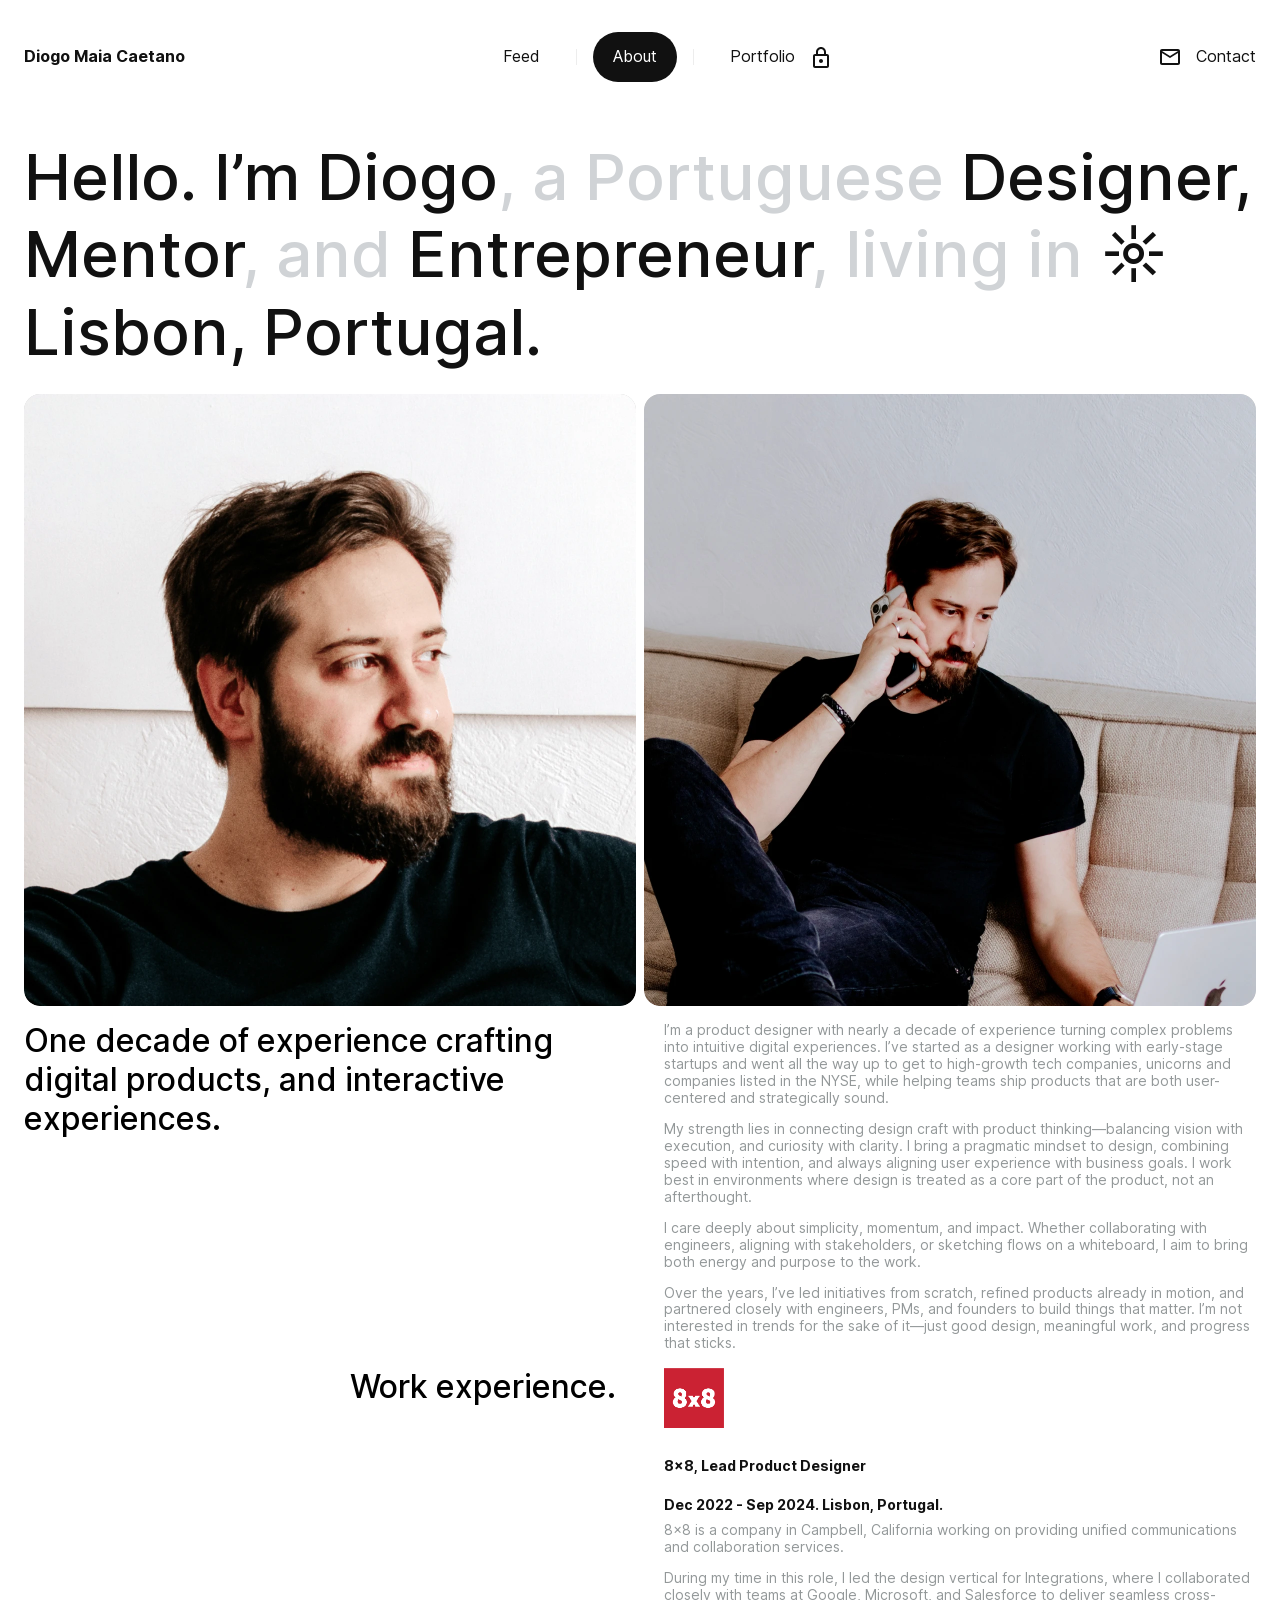
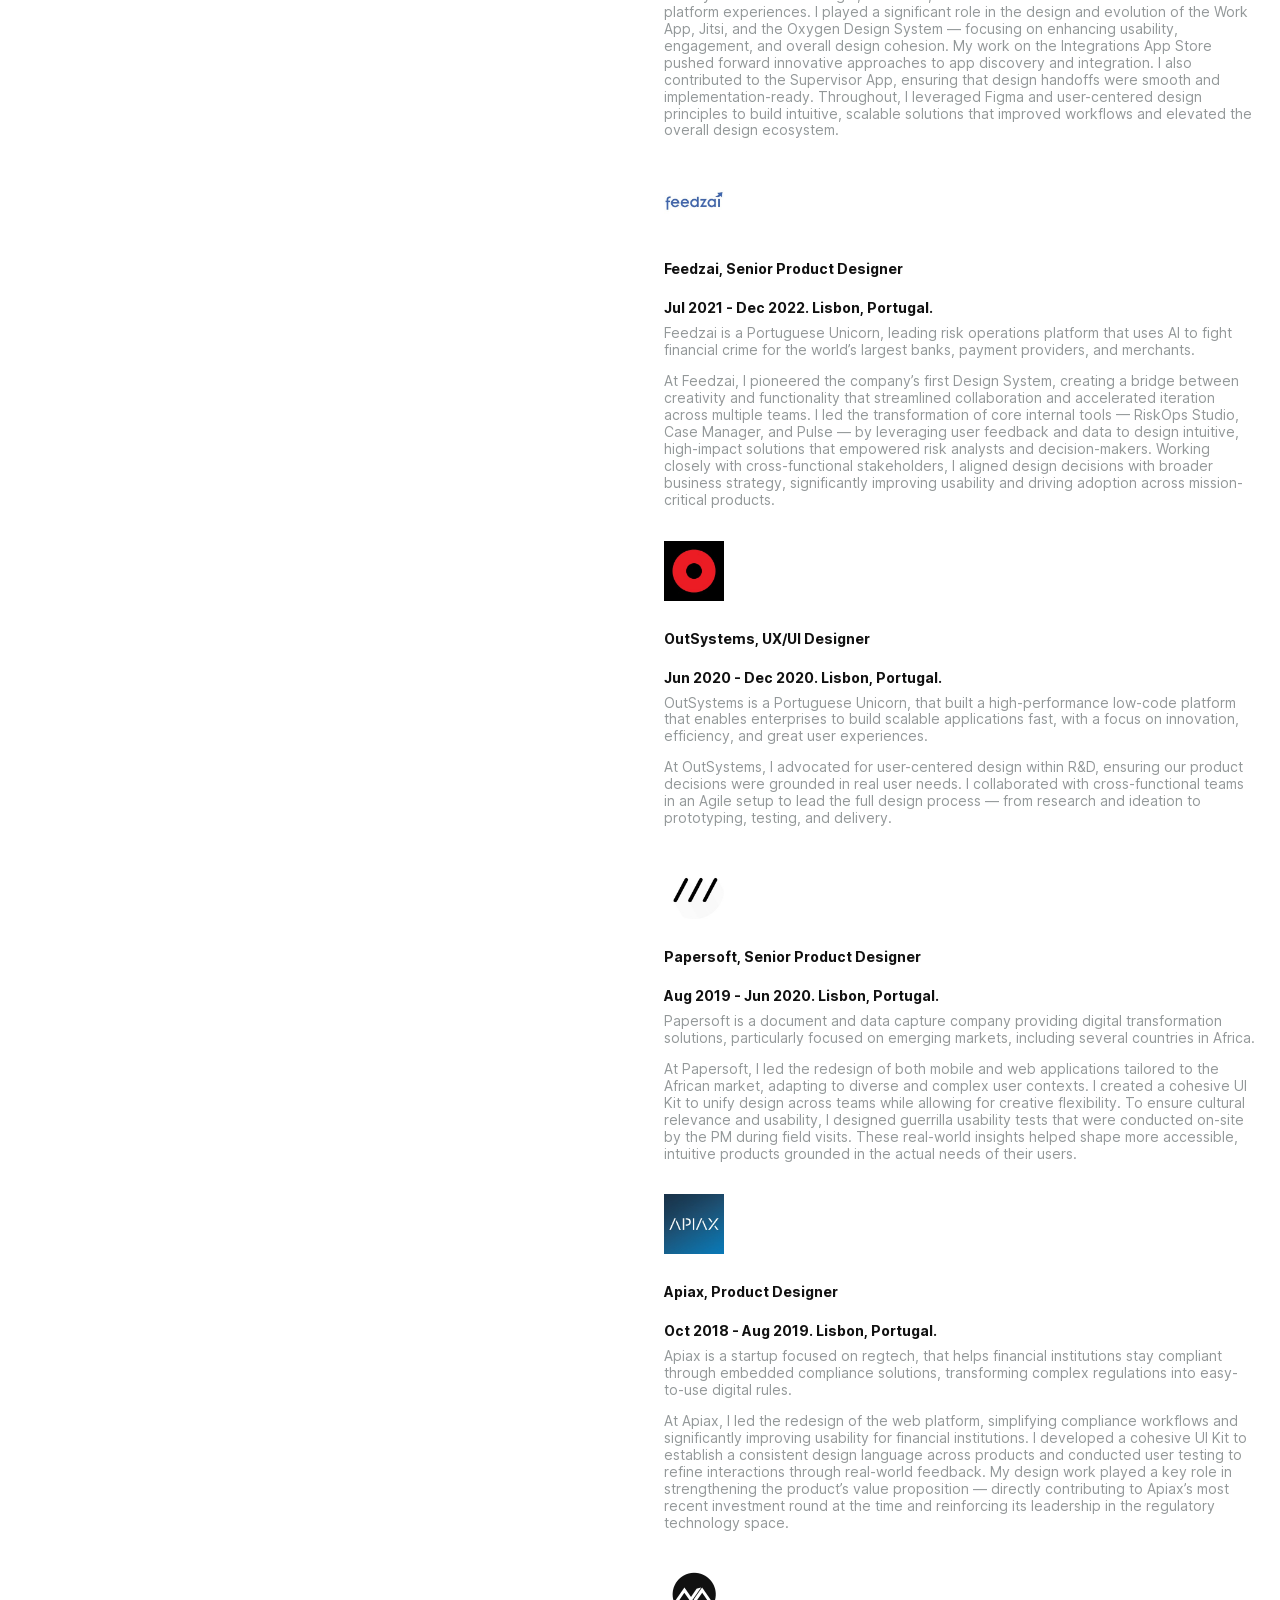
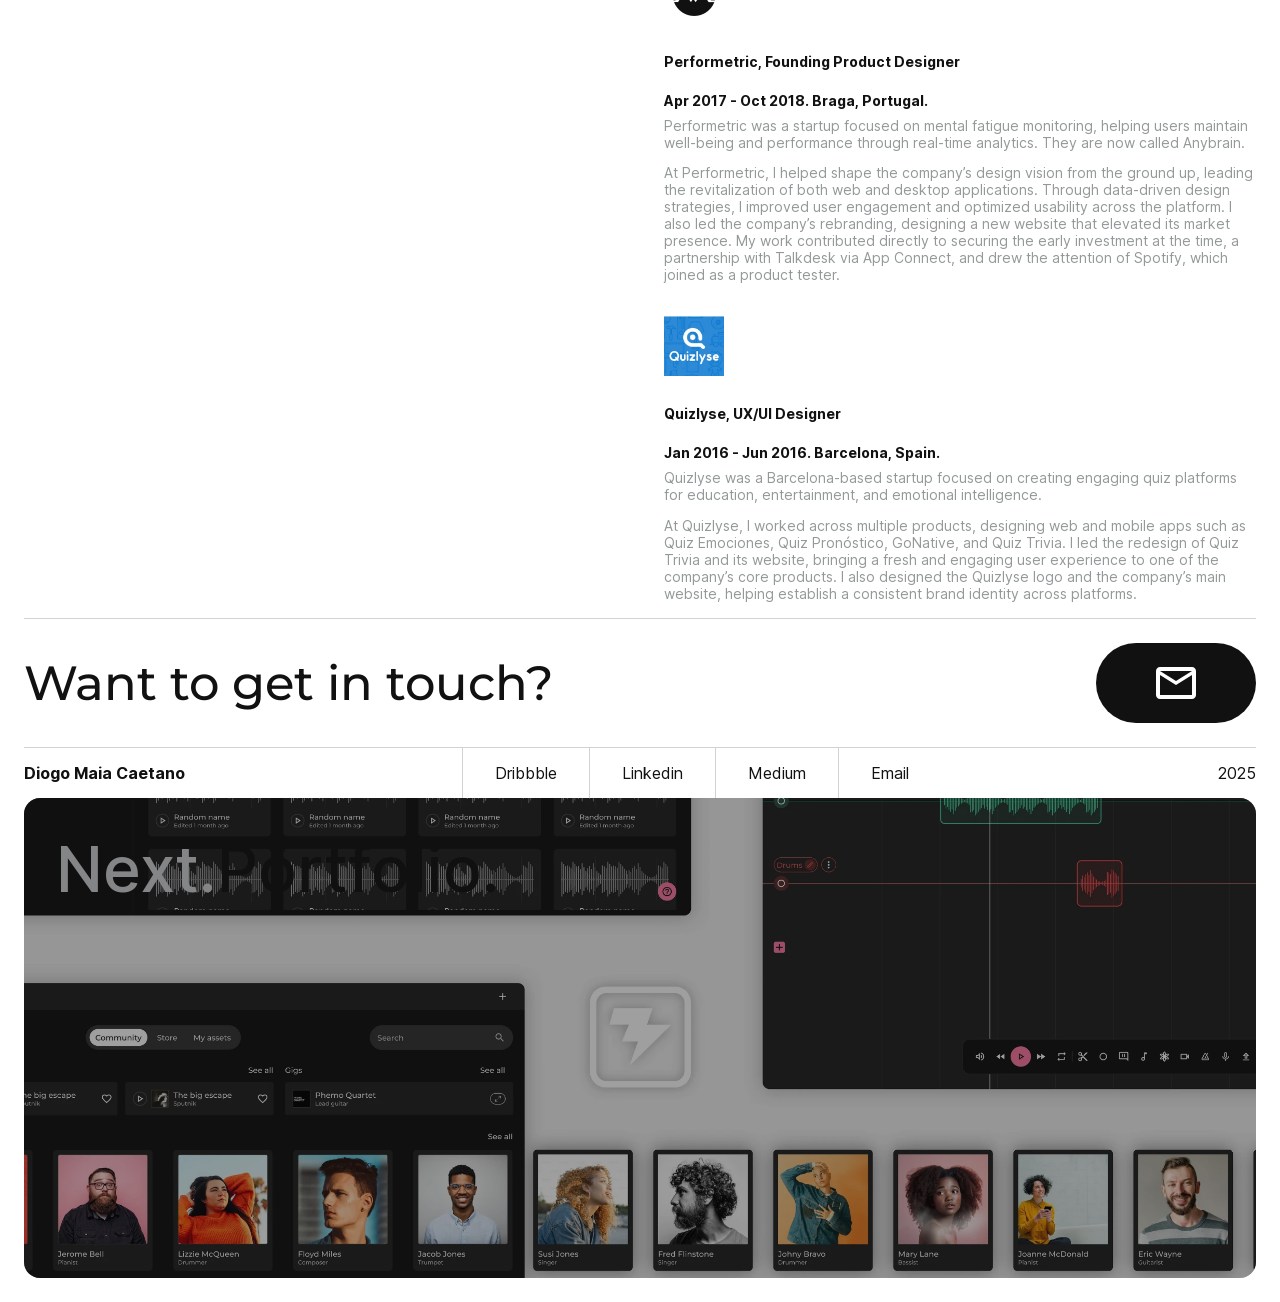
==== commit d5b353b1: "Rebuild the site by hand from the Figma source Replace the Figma Sites capture (opaque runtime JS + " ====
--- a/about/index.html
+++ b/about/index.html
@@ -1,75 +1,172 @@
+<!DOCTYPE html>
+<html lang="en">
+<head>
+<meta charset="utf-8">
+<meta name="viewport" content="width=device-width, initial-scale=1">
+<title>About — Diogo Maia Caetano ⚡️</title>
+<meta name="description" content="Lead Product Designer with 10 years of experience. Passionate and builder of elegant, functional, and disruptive products that improve people’s lifes.">
+<meta name="robots" content="noindex">
+<meta property="og:title" content="About — Diogo Maia Caetano ⚡️">
+<meta property="og:description" content="One decade of experience crafting digital products, and interactive experiences.">
+<meta property="og:type" content="website">
+<link rel="icon" href="/assets/img/favicon.png" type="image/png">
+<link rel="preload" href="/assets/fonts/inter-variable.woff2" as="font" type="font/woff2" crossorigin>
+<link rel="stylesheet" href="/assets/css/site.css">
+</head>
+<body class="page-about">
 
+<header class="site-header">
+  <div class="shell site-header__inner">
+    <a class="pill pill--flush-start" href="/">Diogo Maia Caetano</a>
 
-<!doctype html>
-<html lang="En">
-  <head>
-    <meta charset="utf-8" />
-    <noscript>
-      <style>
-        #container {
-          display: none;
-        }
-      </style>
-    </noscript>
+    <nav class="nav-group" aria-label="Primary">
+      <a class="pill" href="/">Feed</a>
+      <span class="nav-group__divider" aria-hidden="true"></span>
+      <a class="pill is-current" href="/about/" aria-current="page">About</a>
+      <span class="nav-group__divider" aria-hidden="true"></span>
+      <a class="pill" href="https://drive.google.com/file/d/14qPH3ANQL8dysrcKLIsAA15_PM9UK4ti/view?usp=sharing" target="_blank" rel="noopener">
+        Portfolio
+        <span class="pill__icon">
+          <svg width="16" height="21" viewBox="0 0 16 21" fill="none" aria-hidden="true">
+            <path d="M14 7H13V5C13 2.24 10.76 0 8 0C5.24 0 3 2.24 3 5V7H2C0.9 7 0 7.9 0 9V19C0 20.1 0.9 21 2 21H14C15.1 21 16 20.1 16 19V9C16 7.9 15.1 7 14 7ZM5 5C5 3.34 6.34 2 8 2C9.66 2 11 3.34 11 5V7H5V5ZM14 19H2V9H14V19ZM8 16C9.1 16 10 15.1 10 14C10 12.9 9.1 12 8 12C6.9 12 6 12.9 6 14C6 15.1 6.9 16 8 16Z" fill="currentColor"/>
+          </svg>
+        </span>
+      </a>
+    </nav>
 
-    <meta name="viewport" content="width=device-width, initial-scale=1" />
-    <meta name="color-scheme" content="light dark" />
-    <link rel="preload" href="/_runtimes/sites-runtime.4a34c7bfb2222a995f23fdbe5c5f51e00598f0ca7fefb2e7475c8f56d14da13b.js" as="script" crossorigin />
-    <link rel="preload" href="/_json/d903125f-22d2-49a0-9bca-775de489cb77/about.json" as="fetch" />
-        <script async src="https://www.googletagmanager.com/gtag/js?id=G-K1MT658PN5"></script>
-    <script>
-      window.dataLayer = window.dataLayer || [];
-      function gtag(){dataLayer.push(arguments);}
-      gtag('js', new Date());
-      gtag('config', 'G-K1MT658PN5');
-      gtag('consent', 'default', {
-        'ad_storage': 'denied',
-        'analytics_storage': 'denied'
-      });
-    </script>
-    <style id="reset-css"> @layer figreset,figoverridable,reset,theme,base,figutils,components,utilities;@layer figreset{:root{--100dvw:100vw;--100dvh:100vh;--banner-height:48px;--full-height-with-banner:calc(100dvh - var(--banner-height))}@supports (width:100dvw){:root{--100dvw:100dvw;--100dvh:100dvh}}}.wrapper-with-banner .min-h-screen{min-height:var(--full-height-with-banner)}.wrapper-with-banner .h-screen{height:var(--full-height-with-banner)}@layer figreset{:root{font-family:var(--default-font-family,ui-sans-serif,system-ui,sans-serif,"Apple Color Emoji","Segoe UI Emoji","Segoe UI Symbol","Noto Color Emoji")}*,*:before,*:after{box-sizing:border-box}html{-webkit-text-size-adjust:100%;-webkit-tap-highlight-color:transparent;-webkit-font-smoothing:antialiased;width:100%}html:has(#responsive-scaler){scrollbar-width:none;-ms-overflow-style:none}body{margin:0;width:100%}body:has([data-page-overflowx='hidden']){overflow-x:hidden}body:has([data-page-overflowx='auto']){overflow-x:auto}#container{width:100%}a{color:inherit;text-decoration:none}button{border:none;background:none;padding:0}h1,h2,h3,h4,h5,h6,p{font-size:inherit;font-weight:inherit}blockquote,dl,dd,h1,h2,h3,h4,h5,h6,hr,figure,p,pre{margin:0}ol,ul,menu{list-style:none;margin:0;padding-inline-start:1.5em}#container .textContents{color:#ffffff00}#container .textClip{background-clip:text;-webkit-background-clip:text;-webkit-text-fill-color:transparent !important}#container .textClip > *{-webkit-text-fill-color:initial}#container .embed{border:none}#container .marquee-container{overflow-x:hidden;display:flex;flex-direction:row;position:relative;width:var(--width);transform:var(--transform);&:hover div{animation-play-state:var(--pause-on-hover)}&:active div{animation-play-state:var(--pause-on-click)}}#container .marquee{flex:0 0 auto;min-width:var(--min-width);display:flex;flex-direction:row;align-items:center;animation:scroll var(--duration) linear var(--delay) var(--iteration-count);animation-delay:var(--delay);animation-direction:var(--direction);animation-timing-function:var(--timing-function)}#container .marquee.reduced-motion{@media (prefers-reduced-motion:reduce){animation:none}}@keyframes scroll{0%{transform:translateX(0%)}100%{transform:translateX(-100%)}}#container .marquee-initial-child-container{flex:0 0 auto;display:flex;min-width:auto;flex-direction:row;align-items:center}#container .marquee-child{transform:var(--transform)}.code-behavior-wrapper > *{width:100%;height:100%}.bypass-link{position:fixed;top:16px;left:0;right:0;display:flex;justify-content:center;align-items:center;opacity:0;pointer-events:none}.bypass-link:focus-within{opacity:1;z-index:10000}.bypass-link > a{background-color:#000;color:#fff;border:1px solid #fff;padding:12px 16px;font-size:16px;border-radius:12px;pointer-events:auto}}@layer figutils{.textContents ul > li:before{content:'\2022';margin-left:-1.5em;display:inline-block;text-align:center;width:1.5em;-webkit-background-clip:var(--list-marker-background-clip);-webkit-text-fill-color:var(--list-marker-text-fill-color);background-clip:var(--list-marker-background-clip);background-image:var(--list-marker-background-image);color:var(--list-marker-color);font-size:var(--list-marker-font-size);line-height:var(--list-marker-line-height);mix-blend-mode:var(--list-marker-mix-blend-mode);vertical-align:var(--list-marker-vertical-align)}.textContents ol > li::marker{color:var(--list-marker-color);font-size:var(--list-marker-font-size);line-height:var(--list-marker-line-height);vertical-align:var(--list-marker-vertical-align)}.textContents .adjustLetterSpacing:after{content:'';margin-left:calc(var(--letter-spacing) * -1)}}</style><style id="font-faces-kgjifn"> @font-face{font-family:"Montserrat:Medium";font-style:normal;src:url("/_woff/v2/Montserrat_wght__1/Montserrat_wght__1-english.woff2");font-display:block;unicode-range:U+0000-00A0,U+00A2-00A9,U+00AC-00AE,U+00B0-00B7,U+00B9-00BA,U+00BC-00BE,U+00D7,U+00F7,U+2000-206F,U+2074,U+20AC,U+2122,U+2190-21BB,U+2212,U+2215,U+F8FF,U+FEFF,U+FFFD}@font-face{font-family:"Montserrat:Medium";font-style:normal;src:url("/_woff/v2/Montserrat_wght__1/Montserrat_wght__1-rest-latin.woff2");font-display:block;unicode-range:U+00A1,U+00AA-00AB,U+00AF,U+00B8,U+00BB,U+00BF-00D6,U+00D8-00F6,U+00F8-00FF,U+0131,U+0152-0153,U+02B0-02FF}@font-face{font-family:"Montserrat:Medium";font-style:normal;src:url("/_woff/v2/Montserrat_wght__1/Montserrat_wght__1-latin-extended-a.woff2");font-display:block;unicode-range:U+0100-0130,U+0132-0151,U+0154-017F}@font-face{font-family:"Montserrat:Medium";font-style:normal;src:url("/_woff/v2/Montserrat_wght__1/Montserrat_wght__1-latin-extended-b.woff2");font-display:block;unicode-range:U+0180-024F}@font-face{font-family:"Montserrat:Medium";font-style:normal;src:url("/_woff/v2/Montserrat_wght__1/Montserrat_wght__1-latin-extended-additional.woff2");font-display:block;unicode-range:U+1E00-1EFF}@font-face{font-family:"Montserrat:Medium";font-style:normal;src:url("/_woff/v2/Montserrat_wght__1/Montserrat_wght__1-rest.woff2");font-display:block;unicode-range:U+0250-02AF,U+0300-1DFF,U+1F00-1FFF,U+2070-2073,U+2075-20AB,U+20AD-2121,U+2123-218F,U+21BC-2211,U+2213-2214,U+2216-F8FE,U+F900-FEFE,U+FF00-FFFC,U+FFFE-FFFF}@font-face{font-family:"Inter:Medium";font-style:normal;src:url("/_woff/v2/Inter_1/Inter_1-english.woff2");font-display:block;unicode-range:U+0000-00A0,U+00A2-00A9,U+00AC-00AE,U+00B0-00B7,U+00B9-00BA,U+00BC-00BE,U+00D7,U+00F7,U+2000-206F,U+2074,U+20AC,U+2122,U+2190-21BB,U+2212,U+2215,U+F8FF,U+FEFF,U+FFFD}@font-face{font-family:"Inter:Medium";font-style:normal;src:url("/_woff/v2/Inter_1/Inter_1-rest-latin.woff2");font-display:block;unicode-range:U+00A1,U+00AA-00AB,U+00AF,U+00B8,U+00BB,U+00BF-00D6,U+00D8-00F6,U+00F8-00FF,U+0131,U+0152-0153,U+02B0-02FF}@font-face{font-family:"Inter:Medium";font-style:normal;src:url("/_woff/v2/Inter_1/Inter_1-latin-extended-a.woff2");font-display:block;unicode-range:U+0100-0130,U+0132-0151,U+0154-017F}@font-face{font-family:"Inter:Medium";font-style:normal;src:url("/_woff/v2/Inter_1/Inter_1-latin-extended-b.woff2");font-display:block;unicode-range:U+0180-024F}@font-face{font-family:"Inter:Medium";font-style:normal;src:url("/_woff/v2/Inter_1/Inter_1-latin-extended-additional.woff2");font-display:block;unicode-range:U+1E00-1EFF}@font-face{font-family:"Inter:Medium";font-style:normal;src:url("/_woff/v2/Inter_1/Inter_1-rest.woff2");font-display:block;unicode-range:U+0250-02AF,U+0300-1DFF,U+1F00-1FFF,U+2070-2073,U+2075-20AB,U+20AD-2121,U+2123-218F,U+21BC-2211,U+2213-2214,U+2216-F8FE,U+F900-FEFE,U+FF00-FFFC,U+FFFE-FFFF}@font-face{font-family:"Inter:Regular";font-style:normal;src:url("/_woff/v2/Inter_1/Inter_1-english.woff2");font-display:block;unicode-range:U+0000-00A0,U+00A2-00A9,U+00AC-00AE,U+00B0-00B7,U+00B9-00BA,U+00BC-00BE,U+00D7,U+00F7,U+2000-206F,U+2074,U+20AC,U+2122,U+2190-21BB,U+2212,U+2215,U+F8FF,U+FEFF,U+FFFD}@font-face{font-family:"Inter:Regular";font-style:normal;src:url("/_woff/v2/Inter_1/Inter_1-rest-latin.woff2");font-display:block;unicode-range:U+00A1,U+00AA-00AB,U+00AF,U+00B8,U+00BB,U+00BF-00D6,U+00D8-00F6,U+00F8-00FF,U+0131,U+0152-0153,U+02B0-02FF}@font-face{font-family:"Inter:Regular";font-style:normal;src:url("/_woff/v2/Inter_1/Inter_1-latin-extended-a.woff2");font-display:block;unicode-range:U+0100-0130,U+0132-0151,U+0154-017F}@font-face{font-family:"Inter:Regular";font-style:normal;src:url("/_woff/v2/Inter_1/Inter_1-latin-extended-b.woff2");font-display:block;unicode-range:U+0180-024F}@font-face{font-family:"Inter:Regular";font-style:normal;src:url("/_woff/v2/Inter_1/Inter_1-latin-extended-additional.woff2");font-display:block;unicode-range:U+1E00-1EFF}@font-face{font-family:"Inter:Regular";font-style:normal;src:url("/_woff/v2/Inter_1/Inter_1-rest.woff2");font-display:block;unicode-range:U+0250-02AF,U+0300-1DFF,U+1F00-1FFF,U+2070-2073,U+2075-20AB,U+20AD-2121,U+2123-218F,U+21BC-2211,U+2213-2214,U+2216-F8FE,U+F900-FEFE,U+FF00-FFFC,U+FFFE-FFFF}@font-face{font-family:"Inter:Bold";font-style:normal;src:url("/_woff/v2/Inter_1/Inter_1-english.woff2");font-display:block;unicode-range:U+0000-00A0,U+00A2-00A9,U+00AC-00AE,U+00B0-00B7,U+00B9-00BA,U+00BC-00BE,U+00D7,U+00F7,U+2000-206F,U+2074,U+20AC,U+2122,U+2190-21BB,U+2212,U+2215,U+F8FF,U+FEFF,U+FFFD}@font-face{font-family:"Inter:Bold";font-style:normal;src:url("/_woff/v2/Inter_1/Inter_1-rest-latin.woff2");font-display:block;unicode-range:U+00A1,U+00AA-00AB,U+00AF,U+00B8,U+00BB,U+00BF-00D6,U+00D8-00F6,U+00F8-00FF,U+0131,U+0152-0153,U+02B0-02FF}@font-face{font-family:"Inter:Bold";font-style:normal;src:url("/_woff/v2/Inter_1/Inter_1-latin-extended-a.woff2");font-display:block;unicode-range:U+0100-0130,U+0132-0151,U+0154-017F}@font-face{font-family:"Inter:Bold";font-style:normal;src:url("/_woff/v2/Inter_1/Inter_1-latin-extended-b.woff2");font-display:block;unicode-range:U+0180-024F}@font-face{font-family:"Inter:Bold";font-style:normal;src:url("/_woff/v2/Inter_1/Inter_1-latin-extended-additional.woff2");font-display:block;unicode-range:U+1E00-1EFF}@font-face{font-family:"Inter:Bold";font-style:normal;src:url("/_woff/v2/Inter_1/Inter_1-rest.woff2");font-display:block;unicode-range:U+0250-02AF,U+0300-1DFF,U+1F00-1FFF,U+2070-2073,U+2075-20AB,U+20AD-2121,U+2123-218F,U+21BC-2211,U+2213-2214,U+2216-F8FE,U+F900-FEFE,U+FF00-FFFC,U+FFFE-FFFF}@font-face{font-family:"Montserrat:Regular";font-style:normal;src:url("/_woff/v2/Montserrat_wght__1/Montserrat_wght__1-english.woff2");font-display:block;unicode-range:U+0000-00A0,U+00A2-00A9,U+00AC-00AE,U+00B0-00B7,U+00B9-00BA,U+00BC-00BE,U+00D7,U+00F7,U+2000-206F,U+2074,U+20AC,U+2122,U+2190-21BB,U+2212,U+2215,U+F8FF,U+FEFF,U+FFFD}@font-face{font-family:"Montserrat:Regular";font-style:normal;src:url("/_woff/v2/Montserrat_wght__1/Montserrat_wght__1-rest-latin.woff2");font-display:block;unicode-range:U+00A1,U+00AA-00AB,U+00AF,U+00B8,U+00BB,U+00BF-00D6,U+00D8-00F6,U+00F8-00FF,U+0131,U+0152-0153,U+02B0-02FF}@font-face{font-family:"Montserrat:Regular";font-style:normal;src:url("/_woff/v2/Montserrat_wght__1/Montserrat_wght__1-latin-extended-a.woff2");font-display:block;unicode-range:U+0100-0130,U+0132-0151,U+0154-017F}@font-face{font-family:"Montserrat:Regular";font-style:normal;src:url("/_woff/v2/Montserrat_wght__1/Montserrat_wght__1-latin-extended-b.woff2");font-display:block;unicode-range:U+0180-024F}@font-face{font-family:"Montserrat:Regular";font-style:normal;src:url("/_woff/v2/Montserrat_wght__1/Montserrat_wght__1-latin-extended-additional.woff2");font-display:block;unicode-range:U+1E00-1EFF}@font-face{font-family:"Montserrat:Regular";font-style:normal;src:url("/_woff/v2/Montserrat_wght__1/Montserrat_wght__1-rest.woff2");font-display:block;unicode-range:U+0250-02AF,U+0300-1DFF,U+1F00-1FFF,U+2070-2073,U+2075-20AB,U+20AD-2121,U+2123-218F,U+21BC-2211,U+2213-2214,U+2216-F8FE,U+F900-FEFE,U+FF00-FFFC,U+FFFE-FFFF}</style><style id="breakpoint-css">@media (width < 1280px){[data-breakpoint-id="node-33_37891"]{display:none !important}}@media (width >= 1280px) or (width < 800px){[data-breakpoint-id="node-33_37916"]{display:none !important}}@media (width >= 800px){[data-breakpoint-id="node-33_37941"]{display:none !important}}</style><style id="body-background-color">@media (max-width: 799px) { body:has([data-breakpoint-id="node-33_37941"]) { background-color: #FFF } }
-@media (max-width: 1279px), (min-width: 800px) { body:has([data-breakpoint-id="node-33_37916"]) { background-color: #FFF } }
-@media (min-width: 1280px) { body:has([data-breakpoint-id="node-33_37891"]) { background-color: #FFF } }</style><style id="ssr-css">#container .css-md8qju {transition-property: transform; transition-duration: 0.2s; transition-timing-function: ease-in-out;}#container .css-r91w0a {transform: translateY(var(--banner-height));}#container .css-vu19p2 {height: var(--full-height-with-banner);}#container .css-7tvcgb {position: fixed;}#container .css-324jje {inset: 0; overflow: auto;}#container .css-vh2lqg {width: var(--viewport-width-scaled); min-height: var(--viewport-height-scaled); height: 100%; top: 0px;}#container .css-tzn6qh {display: block; position: absolute;}#container .css-6gkcj1 {transform-origin: top left; --max-layout-width: 2048px; --min-layout-width: 320px; --max-font-size: 288px; --min-font-size: 6px; --viewport-width-scaled: calc(var(--100dvw) / var(--viewport-scale)); --viewport-height-scaled: calc(var(--100dvh) / var(--viewport-scale)); --content-width-scaled: calc(var(--content-width-unscaled) / var(--viewport-scale)); --content-margin-x-scaled: max(calc((var(--viewport-width) - var(--max-layout-width)) / var(--viewport-scale) / 2), 0px);}#container .css-vf8mzy {position: relative; display: block;}#container .css-j6ldtg {min-width: var(--content-min-width); width: 100%; height: var(--content-min-height);}#container .css-hcnvd5 {--content-width: calc(var(--content-width-scaled, 100%) - (var(--content-margin-x-scaled, 0px) * 2)); --content-margin: 0 var(--content-margin-x-scaled, 0); --content-min-width: calc(max(var(--viewport-width-scaled, 100%), 375px) - (var(--content-margin-x-scaled, 0px) * 2)); --content-min-height: max(var(--viewport-height-scaled, var(--100dvh)), 7317px); overflow: clip; background-color: #FFF;}#container .css-j9f0op {width: 100%; height: 100%;}#container .css-8zpxop {width: auto; left: 0; right: 0; top: 0; bottom: auto;}#container .css-trglf0 {position: absolute;}#container .css-huazq5 {box-sizing: border-box; display: flex; flex-direction: row; justify-content: space-between; align-items: center; position: relative; border-radius: inherit; padding: 24px 16px;}#container .css-7js8wp {align-content: stretch; overflow: visible;}#container .css-v27th6 {width: 100%;}#container .css-pygwqk {height: 50px;}#container .css-sxo2g7 {position: relative; flex-shrink: 0; border-radius: 1000px;}#container .css-rnt96b {cursor: pointer; background-color: rgba(237, 237, 237, 0.00);}#container .css-vplhby {box-sizing: border-box; display: flex; flex-direction: row; justify-content: center; align-items: center; gap: 10px; position: relative; border-radius: inherit; padding: 0px;}#container .css-wc1msa {position: relative; flex-shrink: 0; display: block;}#container .css-ckgl4z {white-space: nowrap; font-family: "Inter:Bold", sans-serif; word-break: break-word; font-weight: 700; font-style: normal; font-size: 16px; letter-spacing: 0px; text-align: left; line-height: 0;}#container .css-ou58gx {font-variation-settings: normal; color: #111; --letter-spacing: 0px;}#container .css-8zr56v {display: block;}#container .css-wwciga {white-space: pre; line-height: normal;}#container .css-p69gb0 {width: 143px; height: 50px;}#container .css-5knerd {position: relative; flex-shrink: 0;}#container .css-134pm3 {cursor: pointer;}#container .css-r0azwh {inset: 0px; pointer-events: none;}#container .css-ggwoeh {inset: 0px;}#container .css-s3s1qq {overflow: visible; pointer-events: none;}#container .css-g12rys {box-sizing: border-box; display: flex; flex-direction: row; justify-content: center; align-items: center; gap: 10px; position: relative; border-radius: inherit; padding: 10px 20px;}#container .css-vfncl8 {position: sticky; flex-shrink: 0;}#container .css-gfszfx {top: 0px;}#container .css-elfs87 {box-sizing: border-box; display: flex; flex-direction: row; justify-content: center; align-items: center; position: relative; border-radius: inherit; padding: 4px;}#container .css-cd1uvh {width: 24px; height: 24px;}#container .css-bhht40 {position: relative; flex-shrink: 0; display: flex; align-items: center; justify-content: center;}#container .css-ayg824 {flex: 0 0 auto;}#container .css-ll733z {position: relative;}#container .css-8kkpf5 {display: block; position: relative; border-radius: inherit;}#container .css-gxdil1 {overflow: clip;}#container .css-dejkee {width: auto; height: auto; left: 8.333%; right: 8.333%; top: 16.667%; bottom: 16.667%;}#container .css-roiesn {position: absolute; display: block;}#container .css-wixxpz {inset: 0;}#container .css-gs60ek {overflow: visible;}#container .css-9j6u1t {width: 100%; height: 100%; max-width: none;}#container .css-69j0hx {white-space: nowrap; font-family: "Inter:Regular", sans-serif; word-break: break-word; font-style: normal; text-align: left;}#container .css-1lar9o {--letter-spacing: 0px;}#container .css-yjmmjo {width: auto; left: 16px; right: 16px; top: 106px; bottom: auto;}#container .css-fvwtzc {box-sizing: border-box; display: flex; flex-direction: column; justify-content: flex-start; align-items: center; gap: 19px; position: relative; border-radius: inherit; padding: 0px;}#container .css-faprkr {box-sizing: border-box; display: flex; flex-direction: column; justify-content: flex-start; align-items: flex-start; gap: 24px; position: relative; border-radius: inherit; padding: 0px;}#container .css-wz48iy {font-family: "Inter:Medium", sans-serif; word-break: break-word; font-weight: 500; font-style: normal; font-size: 0px; letter-spacing: 0px; text-align: left; line-height: 0;}#container .css-4hzbpn {white-space: pre-wrap;}#container .css-cm063u {font-size: 24px; line-height: normal;}#container .css-u5zry5 {color: #D0D3D6;}#container .css-wuzdyi {box-sizing: border-box; display: flex; flex-direction: row; justify-content: flex-start; align-items: center; gap: 8px; position: relative; border-radius: inherit; padding: 0px;}#container .css-1gj09w {aspect-ratio: 602 / 602;}#container .css-myl2ny {position: relative; flex-shrink: 0; flex: 1 0 0; display: block;}#container .css-5dba7r {min-width: 1px; min-height: 1px;}#container .css-bb8498 {height: 1020px; width: 100%;}#container .css-th5inq {box-sizing: border-box; display: grid; position: relative; border-radius: inherit; padding: 0px;}#container .css-yxhlxl {grid-template-columns: repeat(2, minmax(0, 1fr)); grid-template-rows: repeat(1, minmax(0, 1fr)); column-gap: 8px; row-gap: 10px; overflow: clip;}#container .css-6lseg8 {width: 100%; height: 1020px;}#container .css-8xxbfq {top: 0.5px; left: 0; bottom: 0px; right: auto; height: calc(100% - 0.5px);}#container .css-5eam1e {pointer-events: none;}#container .css-pw0254 {width: 168px; top: 0px;}#container .css-duep9x {position: sticky; display: block;}#container .css-r0rrop {pointer-events: auto; font-variation-settings: normal; color: #000; --letter-spacing: 0px;}#container .css-8kawro {font-family: "Inter:Medium", sans-serif; word-break: break-word; font-weight: 500; font-style: normal; font-size: 20px; letter-spacing: 0px; text-align: left; line-height: 0;}#container .css-x78r3n {white-space: pre-wrap; line-height: normal;}#container .css-j6967a {position: relative; flex-shrink: 0; grid-column: 2; grid-row: 1; align-self: flex-start; display: block;}#container .css-m303u1 {font-family: "Inter:Regular", sans-serif; word-break: break-word; font-weight: 400; font-style: normal; font-size: 14px; letter-spacing: 0px; text-align: left; line-height: 0;}#container .css-dhdzw1 {font-variation-settings: normal; color: #939899; --letter-spacing: 0px;}#container .css-8jchzs {display: block; margin-bottom: 0px;}#container .css-2he40w {white-space: pre-wrap; line-height: normal; font-size: 14px;}#container .css-c26xbc {height: 5273px; width: 100%;}#container .css-rt1aze {border-radius: inherit; position: relative;}#container .css-ftlp87 {box-sizing: border-box; display: grid; position: relative; padding: 0px 16px;}#container .css-9xlfs8 {grid-template-columns: repeat(2, minmax(0, 1fr)); grid-template-rows: repeat(1, minmax(0, 1fr)); column-gap: 8px; row-gap: 10px;}#container .css-6o0yks {width: 100%; height: 5273px;}#container .css-z67dfd {position: relative; flex-shrink: 0; grid-column: 2; grid-row: 1; align-self: flex-start;}#container .css-ck97wh {box-sizing: border-box; display: flex; flex-direction: column; justify-content: center; align-items: flex-start; gap: 32px; position: relative; border-radius: inherit; padding: 0px;}#container .css-lges1h {box-sizing: border-box; display: flex; flex-direction: column; justify-content: flex-start; align-items: flex-start; gap: 8px; position: relative; border-radius: inherit; padding: 0px;}#container .css-kdsc2 {box-sizing: border-box; display: flex; flex-direction: row; justify-content: flex-start; align-items: center; position: relative; border-radius: inherit; padding: 0px 0px 8px;}#container .css-3h1llp {width: 60px; height: 60px;}#container .css-9unj7x {object-fit: cover; object-position: 50% 50%;}#container .css-ez8men {max-width: none; width: 100%; height: 100%;}#container .css-59rdls {width: min-content; min-width: 100%;}#container .css-amcw8r {font-family: "Inter:Bold", sans-serif; word-break: break-word; font-weight: 700; font-style: normal; font-size: 14px; letter-spacing: 0px; text-align: left; line-height: 0;}#container .css-gfn9ls {top: 0.5px; left: auto; bottom: 0px; right: 343px; height: calc(100% - 0.5px);}#container .css-gtupkb {width: 154px; top: 0px;}#container .css-25u8h8 {transform: translateX(100%); pointer-events: auto; font-variation-settings: normal; color: #000; --letter-spacing: 0px;}#container .css-syxkaa {width: 343px; height: 50px;}#container .css-islyrh {box-sizing: border-box; display: flex; flex-direction: row; justify-content: flex-start; align-items: flex-start; position: relative; border-radius: inherit; padding: 0px;}#container .css-rl6ut1 {width: 343px; left: 0; right: auto; top: 0; bottom: auto;}#container .css-76q4sn {box-sizing: border-box; display: flex; flex-direction: row; justify-content: space-between; align-items: center; position: relative; border-radius: inherit; padding: 0px 24px;}#container .css-i5gqgu {width: 343px;}#container .css-vqqxw4 {background-color: rgba(237, 237, 237, 0.00);}#container .css-4w7iad {white-space: nowrap; font-family: "Inter:Regular", sans-serif; word-break: break-word; font-weight: 400; font-style: normal; font-size: 16px; letter-spacing: 0px; text-align: left; line-height: 0;}#container .css-66rfsy {width: auto; left: 24px; right: 24px; top: calc(50% + 3394.5px); bottom: auto;}#container .css-xd8f7c {transform: translateY(-50%); cursor: pointer;}#container .css-bz2tic {position: absolute; display: contents;}#container .css-w7sn2v {width: auto; height: 480px; left: 24px; right: 24px; top: calc(50% + 3394.5px); bottom: auto;}#container .css-ffyc0l {width: 1279.6265869140625px; height: 730.411865234375px; left: calc(50% + 1px); right: auto; top: calc(50% + -0.5px); bottom: auto;}#container .css-i17sf8 {transform: translateX(-50%) translateY(-50%); mask-image: url("/_assets/v10/759f76aec246641337b0a336af4231acbd23167a.svg"); mask-position: 23.313px 125.706px; mask-repeat: no-repeat; mask-clip: no-clip; mask-composite: intersect; mask-size: 1232px 480px; mask-mode: alpha; -webkit-mask-image: url("/_assets/v10/759f76aec246641337b0a336af4231acbd23167a.svg"); -webkit-mask-position: 23.313px 125.706px; -webkit-mask-repeat: no-repeat; -webkit-mask-clip: no-clip; -webkit-mask-size: 1232px 480px;}#container .css-8vmrcb {width: 1279.6265869140625px; height: 730.411865234375px;}#container .css-3c3jn1 {left: 32px; right: auto; top: 32px; bottom: auto;}#container .css-99japb {mask-image: url("/_assets/v10/759f76aec246641337b0a336af4231acbd23167a.svg"); mask-position: -484px -32px; mask-repeat: no-repeat; mask-clip: no-clip; mask-composite: intersect; mask-size: 1232px 480px; mask-mode: alpha; -webkit-mask-image: url("/_assets/v10/759f76aec246641337b0a336af4231acbd23167a.svg"); -webkit-mask-position: -484px -32px; -webkit-mask-repeat: no-repeat; -webkit-mask-clip: no-clip; -webkit-mask-size: 1232px 480px;}#container .css-916p2q {box-sizing: border-box; display: flex; flex-direction: column; justify-content: center; align-items: flex-start; position: relative; border-radius: inherit; padding: 0px;}#container .css-3fc4mc {white-space: nowrap; font-family: "Inter:Medium", sans-serif; word-break: break-word; font-style: normal; text-align: left;}#container .css-ew64yg {white-space: pre;}#container .css-tgnq0e {font-size: 64px; line-height: normal;}#container .css-b6zo4j {--content-width: calc(var(--content-width-scaled, 100%) - (var(--content-margin-x-scaled, 0px) * 2)); --content-margin: 0 var(--content-margin-x-scaled, 0); --content-min-width: calc(max(var(--viewport-width-scaled, 100%), 800px) - (var(--content-margin-x-scaled, 0px) * 2)); --content-min-height: max(var(--viewport-height-scaled, var(--100dvh)), 4940px); overflow: clip; background-color: #FFF;}#container .css-tgv8wt {box-sizing: border-box; display: flex; flex-direction: row; justify-content: space-between; align-items: center; position: relative; border-radius: inherit; padding: 24px;}#container .css-49sx27 {width: auto; left: 24px; right: 24px; top: 114px; bottom: auto;}#container .css-g9rrgl {box-sizing: border-box; display: flex; flex-direction: column; justify-content: flex-start; align-items: center; gap: 16px; position: relative; border-radius: inherit; padding: 0px;}#container .css-sgd3jc {font-size: 48px; line-height: normal;}#container .css-nmdaqc {aspect-ratio: 752 / 752;}#container .css-y9cxzl {height: 491px; width: 100%;}#container .css-sy758d {box-sizing: border-box; display: grid; position: relative; padding: 0px 24px;}#container .css-wwe3cc {grid-template-columns: repeat(2, minmax(0, 1fr)); grid-template-rows: repeat(1, minmax(0, 1fr)); column-gap: 48px; row-gap: 10px;}#container .css-dynjm1 {width: 100%; height: 491px;}#container .css-jyqsas {top: 0; left: 24px; bottom: 0px; right: auto; height: calc(100% - 0);}#container .css-rlk0vf {width: 352px; top: 0px;}#container .css-b3ttdx {font-family: "Inter:Medium", sans-serif; word-break: break-word; font-weight: 500; font-style: normal; font-size: 32px; letter-spacing: 0px; text-align: left; line-height: 0;}#container .css-6fl1bq {height: 2944px; width: 100%;}#container .css-6mhzi6 {width: 100%; height: 2944px;}#container .css-bkqry0 {box-sizing: border-box; display: flex; flex-direction: column; justify-content: flex-start; align-items: flex-start; gap: 32px; position: relative; border-radius: inherit; padding: 0px;}#container .css-5zlpy6 {top: 0; left: auto; bottom: 0px; right: 376px; height: calc(100% - 0);}#container .css-eys6e0 {font-family: "Inter:Medium", sans-serif; word-break: break-word; font-weight: 500; font-style: normal; font-size: 32px; letter-spacing: 0px; text-align: right; line-height: 0;}#container .css-j0or7i {box-sizing: border-box; display: flex; flex-direction: column; justify-content: flex-start; align-items: flex-start; gap: 16px; position: relative; border-radius: inherit; padding: 0px;}#container .css-mavmvo {position: absolute; border-style: solid; border-color: #D0D3D6; border-top-width: 1px; border-bottom-width: 1px; border-left-width: 0px; border-right-width: 0px;}#container .css-wr5rwx {box-sizing: border-box; display: flex; flex-direction: column; justify-content: flex-start; align-items: flex-start; position: relative; border-radius: inherit; padding: 24px 0px;}#container .css-7ddc9z {height: 80px; width: 100%;}#container .css-pnkuul {width: 100%; height: 80px;}#container .css-a8xczg {left: 0; right: auto; top: 21px; bottom: auto;}#container .css-jnws5r {left: 0; right: auto; top: calc(50% + -19px); bottom: auto;}#container .css-flyms0 {white-space: nowrap; font-family: "Montserrat:Medium", sans-serif; word-break: break-word; text-align: left;}#container .css-b3h1dt {left: 0; right: auto; top: 84px; bottom: auto;}#container .css-po6m2v {width: 160px; height: 80px; left: auto; right: 0; top: 0; bottom: auto;}#container .css-l99omc {width: 160px; height: 80px;}#container .css-rbwbzf {left: 0; right: auto; top: 0; bottom: auto;}#container .css-ardmi {width: auto; height: auto; inset: 0;}#container .css-8aauy6 {width: 48px; height: 48px; left: 50%; right: auto; top: 50%; bottom: auto;}#container .css-2chd6x {transform: translateX(-50%) translateY(-50%);}#container .css-ss6j61 {width: 48px; height: 48px;}#container .css-tnn3jm {left: 160px; right: auto; top: 0; bottom: auto;}#container .css-2qi27h {width: auto; height: auto; left: 100%; right: -100%; top: 0; bottom: 0;}#container .css-cc968 {width: calc(1px * ((var(--transform-inner-height) * 0.27563735842704773) + (var(--transform-inner-width) * 0.9612616896629333))); height: calc(1px * ((var(--transform-inner-width) * 0.27563735842704773) + (var(--transform-inner-height) * 0.9612616896629333))); left: calc(50% + 160px); right: auto; top: 50%; bottom: auto;}#container .css-grtgjx {position: absolute; display: flex; align-items: center; justify-content: center;}#container .css-7vn2tv {transform: matrix(0.9612616896629333, -0.27563735842704773, 0.27563735842704773, 0.9612616896629333, 0, 0);}#container .css-edc7e7 {width: auto; height: auto;}#container .css-8ul899 {border-radius: inherit; position: relative; display: flex; flex-direction: row; align-items: center;}#container .css-z4xmkq {box-sizing: border-box; display: flex; flex-direction: row; justify-content: space-between; align-items: center; position: relative; padding: 0px 24px;}#container .css-uvnphr {height: 480px; width: 100%;}#container .css-dyniuh {width: 100%; height: 480px;}#container .css-vjczll {width: 1279px; height: 730.411865234375px; left: calc(50% + 0.5px); right: auto; top: calc(50% + -0.5px); bottom: auto;}#container .css-h8av7y {transform: translateX(-50%) translateY(-50%); mask-image: url("/_assets/v10/759f76aec246641337b0a336af4231acbd23167a.svg"); mask-position: 23px 125.706px; mask-repeat: no-repeat; mask-clip: no-clip; mask-composite: intersect; mask-size: 1232px 480px; mask-mode: alpha; -webkit-mask-image: url("/_assets/v10/759f76aec246641337b0a336af4231acbd23167a.svg"); -webkit-mask-position: 23px 125.706px; -webkit-mask-repeat: no-repeat; -webkit-mask-clip: no-clip; -webkit-mask-size: 1232px 480px;}#container .css-qs4hsd {width: 1279px; height: 730.411865234375px;}#container .css-qgdutx {mask-image: url("/_assets/v10/759f76aec246641337b0a336af4231acbd23167a.svg"); mask-position: -32px -32px; mask-repeat: no-repeat; mask-clip: no-clip; mask-composite: intersect; mask-size: 1232px 480px; mask-mode: alpha; -webkit-mask-image: url("/_assets/v10/759f76aec246641337b0a336af4231acbd23167a.svg"); -webkit-mask-position: -32px -32px; -webkit-mask-repeat: no-repeat; -webkit-mask-clip: no-clip; -webkit-mask-size: 1232px 480px;}#container .css-ex4hbe {box-sizing: border-box; display: flex; flex-direction: row; justify-content: flex-start; align-items: center; position: relative; border-radius: inherit; padding: 0px;}#container .css-b0gamq {left: calc(50% + -200px); right: auto; top: calc(50% + -1235px); bottom: auto;}#container .css-wxz15s {--content-width: calc(var(--content-width-scaled, 100%) - (var(--content-margin-x-scaled, 0px) * 2)); --content-margin: 0 var(--content-margin-x-scaled, 0); --content-min-width: calc(max(var(--viewport-width-scaled, 100%), 1280px) - (var(--content-margin-x-scaled, 0px) * 2)); --content-min-height: max(var(--viewport-height-scaled, var(--100dvh)), 4322px); overflow: clip; background-color: #FFF;}#container .css-cr6mdg {width: 1280px; left: 50%; right: auto; top: 0; bottom: auto;}#container .css-8hhw9a {transform: translateX(-50%);}#container .css-5icu3x {width: 1280px;}#container .css-1lzvf3 {position: relative; flex-shrink: 0; border-radius: 100px;}#container .css-3obxi5 {background-color: rgba(255, 255, 255, 0.50);}#container .css-ta2o7o {box-sizing: border-box; display: flex; flex-direction: row; justify-content: center; align-items: center; gap: 16px; position: relative; border-radius: inherit; padding: 8px;}#container .css-bnsnia {position: relative; flex-shrink: 0; display: inline-grid; justify-items: start; align-items: start;}#container .css-z9kw5f {line-height: 0;}#container .css-6h29pd {grid-template-columns: max-content; grid-template-rows: max-content; cursor: pointer;}#container .css-6p4oz2 {grid-column: 1; grid-row: 1; position: relative; margin-left: 0; margin-right: auto; margin-top: 0; margin-bottom: auto;}#container .css-9lo6t3 {width: 1px; height: 16px;}#container .css-9bp8cf {background-color: #EDEDED;}#container .css-4cmtt6 {grid-template-columns: max-content; grid-template-rows: max-content;}#container .css-h0icx9 {width: 32px; height: 32px;}#container .css-o8d3v2 {box-sizing: border-box; display: flex; flex-direction: row; justify-content: flex-start; align-items: center; position: relative; border-radius: inherit; padding: 4px;}#container .css-483drs {width: auto; height: auto; left: 16.667%; right: 16.667%; top: 6.25%; bottom: 6.25%;}#container .css-ootes6 {width: 1280px; left: 50%; right: auto; top: 138px; bottom: auto;}#container .css-5icqg6 {width: 1232px;}#container .css-v99jzi {height: 340px; width: 100%;}#container .css-dymsw6 {width: 100%; height: 340px;}#container .css-fz25lf {width: 592px; top: 0px;}#container .css-t9z1de {height: 2247px; width: 100%;}#container .css-6mdio2 {width: 100%; height: 2247px;}#container .css-i5fct6 {width: 592px;}#container .css-9ojrnk {top: 0; left: auto; bottom: 0px; right: 664px; height: calc(100% - 0);}#container .css-r91gdx {box-sizing: border-box; display: flex; flex-direction: column; justify-content: flex-start; align-items: flex-start; position: relative; border-radius: inherit; padding: 0px;}#container .css-jyn9wk {left: 0; right: auto; top: 10px; bottom: auto;}#container .css-917bsq {left: 0; right: auto; top: calc(50% + -30px); bottom: auto;}#container .css-fqqg2j {left: 0; right: auto; top: 77px; bottom: auto;}#container .css-d52sn1 {width: 160px; height: 80px; left: 1070px; right: auto; top: 0; bottom: auto;}#container .css-i5i1s4 {width: 129px;}#container .css-e6ujue {height: 50px; width: 100%;}#container .css-688vqn {border-radius: inherit; position: relative; display: flex; flex-direction: row; align-items: center; justify-content: center;}#container .css-lwa833 {box-sizing: border-box; display: flex; flex-direction: row; justify-content: center; align-items: center; gap: 10px; position: relative; padding: 0px 32px;}#container .css-pnksmi {width: 100%; height: 50px;}#container .css-i20smm {box-sizing: border-box; display: flex; flex-direction: row; justify-content: center; align-items: center; gap: 10px; position: relative; border-radius: inherit; padding: 0px 32px;}#container .css-zahjk3 {width: 1232px; height: 480px;}#container .css-hj04y {left: calc(50% + -320px); right: auto; top: calc(50% + -1080.5px); bottom: auto;}</style><script>window.__serverRenderedCSSClassNames = {"css-md8qju":"{\"transitionProperty\":\"transform\",\"transitionDuration\":\"0.2s\",\"transitionTimingFunction\":\"ease-in-out\"}","css-r91w0a":"{\"transform\":\"translateY(var(--banner-height))\"}","css-vu19p2":"{\"height\":\"var(--full-height-with-banner)\"}","css-7tvcgb":"{\"position\":\"fixed\"}","css-324jje":"{\"inset\":\"0\",\"overflow\":\"auto\"}","css-vh2lqg":"{\"width\":\"var(--viewport-width-scaled)\",\"minHeight\":\"var(--viewport-height-scaled)\",\"height\":\"100%\",\"top\":\"0px\"}","css-tzn6qh":"{\"display\":\"block\",\"position\":\"absolute\"}","css-6gkcj1":"{\"transformOrigin\":\"top left\",\"--max-layout-width\":\"2048px\",\"--min-layout-width\":\"320px\",\"--max-font-size\":\"288px\",\"--min-font-size\":\"6px\",\"--viewport-width-scaled\":\"calc(var(--100dvw) / var(--viewport-scale))\",\"--viewport-height-scaled\":\"calc(var(--100dvh) / var(--viewport-scale))\",\"--content-width-scaled\":\"calc(var(--content-width-unscaled) / var(--viewport-scale))\",\"--content-margin-x-scaled\":\"max(calc((var(--viewport-width) - var(--max-layout-width)) / var(--viewport-scale) / 2), 0px)\"}","css-vf8mzy":"{\"position\":\"relative\",\"display\":\"block\"}","css-j6ldtg":"{\"minWidth\":\"var(--content-min-width)\",\"width\":\"100%\",\"height\":\"var(--content-min-height)\"}","css-hcnvd5":"{\"--content-width\":\"calc(var(--content-width-scaled, 100%) - (var(--content-margin-x-scaled, 0px) * 2))\",\"--content-margin\":\"0 var(--content-margin-x-scaled, 0)\",\"--content-min-width\":\"calc(max(var(--viewport-width-scaled, 100%), 375px) - (var(--content-margin-x-scaled, 0px) * 2))\",\"--content-min-height\":\"max(var(--viewport-height-scaled, var(--100dvh)), 7317px)\",\"overflow\":\"clip\",\"backgroundColor\":\"#FFF\"}","css-j9f0op":"{\"width\":\"100%\",\"height\":\"100%\"}","css-8zpxop":"{\"width\":\"auto\",\"left\":\"0\",\"right\":\"0\",\"top\":\"0\",\"bottom\":\"auto\"}","css-trglf0":"{\"position\":\"absolute\"}","css-huazq5":"{\"paddingTop\":24,\"paddingBottom\":24,\"paddingLeft\":16,\"paddingRight\":16,\"boxSizing\":\"border-box\",\"display\":\"flex\",\"flexDirection\":\"row\",\"justifyContent\":\"space-between\",\"alignItems\":\"center\",\"position\":\"relative\",\"borderRadius\":\"inherit\"}","css-7js8wp":"{\"alignContent\":\"stretch\",\"overflow\":\"visible\"}","css-v27th6":"{\"width\":\"100%\"}","css-pygwqk":"{\"height\":50}","css-sxo2g7":"{\"position\":\"relative\",\"flexShrink\":0,\"borderTopLeftRadius\":1000,\"borderTopRightRadius\":1000,\"borderBottomRightRadius\":1000,\"borderBottomLeftRadius\":1000}","css-rnt96b":"{\"cursor\":\"pointer\",\"backgroundColor\":\"rgba(237, 237, 237, 0.00)\"}","css-vplhby":"{\"paddingTop\":0,\"paddingBottom\":0,\"paddingLeft\":0,\"paddingRight\":0,\"boxSizing\":\"border-box\",\"display\":\"flex\",\"flexDirection\":\"row\",\"justifyContent\":\"center\",\"alignItems\":\"center\",\"gap\":10,\"position\":\"relative\",\"borderRadius\":\"inherit\"}","css-wc1msa":"{\"position\":\"relative\",\"flexShrink\":0,\"display\":\"block\"}","css-ckgl4z":"{\"whiteSpace\":\"nowrap\",\"fontFamily\":\"\\\"Inter:Bold\\\", sans-serif\",\"wordBreak\":\"break-word\",\"fontWeight\":700,\"fontStyle\":\"normal\",\"fontSize\":\"16px\",\"letterSpacing\":\"0px\",\"textAlign\":\"left\",\"lineHeight\":0}","css-ou58gx":"{\"fontVariationSettings\":\"normal\",\"color\":\"#111\",\"--letter-spacing\":\"0px\"}","css-8zr56v":"{\"display\":\"block\"}","css-wwciga":"{\"whiteSpace\":\"pre\",\"lineHeight\":\"normal\"}","css-p69gb0":"{\"width\":143,\"height\":50}","css-5knerd":"{\"position\":\"relative\",\"flexShrink\":0}","css-134pm3":"{\"cursor\":\"pointer\"}","css-r0azwh":"{\"inset\":0,\"pointerEvents\":\"none\"}","css-ggwoeh":"{\"top\":0,\"left\":0,\"right\":0,\"bottom\":0}","css-s3s1qq":"{\"overflow\":\"visible\",\"pointerEvents\":\"none\"}","css-g12rys":"{\"paddingTop\":10,\"paddingBottom\":10,\"paddingLeft\":20,\"paddingRight\":20,\"boxSizing\":\"border-box\",\"display\":\"flex\",\"flexDirection\":\"row\",\"justifyContent\":\"center\",\"alignItems\":\"center\",\"gap\":10,\"position\":\"relative\",\"borderRadius\":\"inherit\"}","css-vfncl8":"{\"position\":\"sticky\",\"flexShrink\":0}","css-gfszfx":"{\"top\":0}","css-elfs87":"{\"paddingTop\":4,\"paddingBottom\":4,\"paddingLeft\":4,\"paddingRight\":4,\"boxSizing\":\"border-box\",\"display\":\"flex\",\"flexDirection\":\"row\",\"justifyContent\":\"center\",\"alignItems\":\"center\",\"position\":\"relative\",\"borderRadius\":\"inherit\"}","css-cd1uvh":"{\"width\":24,\"height\":24}","css-bhht40":"{\"position\":\"relative\",\"flexShrink\":0,\"display\":\"flex\",\"alignItems\":\"center\",\"justifyContent\":\"center\"}","css-ayg824":"{\"flex\":\"0 0 auto\"}","css-ll733z":"{\"position\":\"relative\"}","css-8kkpf5":"{\"display\":\"block\",\"position\":\"relative\",\"borderRadius\":\"inherit\"}","css-gxdil1":"{\"overflowX\":\"clip\",\"overflowY\":\"clip\"}","css-dejkee":"{\"width\":\"auto\",\"height\":\"auto\",\"left\":\"8.333%\",\"right\":\"8.333%\",\"top\":\"16.667%\",\"bottom\":\"16.667%\"}","css-roiesn":"{\"position\":\"absolute\",\"display\":\"block\"}","css-wixxpz":"{\"top\":\"0\",\"left\":\"0\",\"right\":\"0\",\"bottom\":\"0\"}","css-gs60ek":"{\"overflow\":\"visible\"}","css-9j6u1t":"{\"width\":\"100%\",\"height\":\"100%\",\"maxWidth\":\"none\"}","css-69j0hx":"{\"whiteSpace\":\"nowrap\",\"fontFamily\":\"\\\"Inter:Regular\\\", sans-serif\",\"wordBreak\":\"break-word\",\"fontStyle\":\"normal\",\"textAlign\":\"left\"}","css-1lar9o":"{\"--letter-spacing\":\"0px\"}","css-yjmmjo":"{\"width\":\"auto\",\"left\":\"16px\",\"right\":\"16px\",\"top\":\"106px\",\"bottom\":\"auto\"}","css-fvwtzc":"{\"paddingTop\":0,\"paddingBottom\":0,\"paddingLeft\":0,\"paddingRight\":0,\"boxSizing\":\"border-box\",\"display\":\"flex\",\"flexDirection\":\"column\",\"justifyContent\":\"flex-start\",\"alignItems\":\"center\",\"gap\":19,\"position\":\"relative\",\"borderRadius\":\"inherit\"}","css-faprkr":"{\"paddingTop\":0,\"paddingBottom\":0,\"paddingLeft\":0,\"paddingRight\":0,\"boxSizing\":\"border-box\",\"display\":\"flex\",\"flexDirection\":\"column\",\"justifyContent\":\"flex-start\",\"alignItems\":\"flex-start\",\"gap\":24,\"position\":\"relative\",\"borderRadius\":\"inherit\"}","css-wz48iy":"{\"fontFamily\":\"\\\"Inter:Medium\\\", sans-serif\",\"wordBreak\":\"break-word\",\"fontWeight\":500,\"fontStyle\":\"normal\",\"fontSize\":0,\"letterSpacing\":\"0px\",\"textAlign\":\"left\",\"lineHeight\":0}","css-4hzbpn":"{\"whiteSpace\":\"pre-wrap\"}","css-cm063u":"{\"fontSize\":\"24px\",\"lineHeight\":\"normal\"}","css-u5zry5":"{\"color\":\"#D0D3D6\"}","css-wuzdyi":"{\"paddingTop\":0,\"paddingBottom\":0,\"paddingLeft\":0,\"paddingRight\":0,\"boxSizing\":\"border-box\",\"display\":\"flex\",\"flexDirection\":\"row\",\"justifyContent\":\"flex-start\",\"alignItems\":\"center\",\"gap\":8,\"position\":\"relative\",\"borderRadius\":\"inherit\"}","css-1gj09w":"{\"aspectRatio\":\"602 / 602\"}","css-myl2ny":"{\"position\":\"relative\",\"flexShrink\":0,\"flex\":\"1 0 0\",\"display\":\"block\"}","css-5dba7r":"{\"minWidth\":1,\"minHeight\":1}","css-bb8498":"{\"height\":1020,\"width\":\"100%\"}","css-th5inq":"{\"paddingTop\":0,\"paddingBottom\":0,\"paddingLeft\":0,\"paddingRight\":0,\"boxSizing\":\"border-box\",\"display\":\"grid\",\"position\":\"relative\",\"borderRadius\":\"inherit\"}","css-yxhlxl":"{\"gridTemplateColumns\":\"repeat(2, minmax(0, 1fr))\",\"gridTemplateRows\":\"repeat(1, minmax(0, 1fr))\",\"columnGap\":8,\"rowGap\":10,\"overflowX\":\"clip\",\"overflowY\":\"clip\"}","css-6lseg8":"{\"width\":\"100%\",\"height\":1020}","css-8xxbfq":"{\"top\":\"0.5px\",\"left\":\"0\",\"bottom\":0,\"right\":\"auto\",\"height\":\"calc(100% - 0.5px)\"}","css-5eam1e":"{\"pointerEvents\":\"none\"}","css-pw0254":"{\"width\":168,\"top\":0}","css-duep9x":"{\"position\":\"sticky\",\"display\":\"block\"}","css-r0rrop":"{\"pointerEvents\":\"auto\",\"fontVariationSettings\":\"normal\",\"color\":\"#000\",\"--letter-spacing\":\"0px\"}","css-8kawro":"{\"fontFamily\":\"\\\"Inter:Medium\\\", sans-serif\",\"wordBreak\":\"break-word\",\"fontWeight\":500,\"fontStyle\":\"normal\",\"fontSize\":\"20px\",\"letterSpacing\":\"0px\",\"textAlign\":\"left\",\"lineHeight\":0}","css-x78r3n":"{\"whiteSpace\":\"pre-wrap\",\"lineHeight\":\"normal\"}","css-j6967a":"{\"position\":\"relative\",\"flexShrink\":0,\"gridColumn\":\"2\",\"gridRow\":\"1\",\"alignSelf\":\"flex-start\",\"display\":\"block\"}","css-m303u1":"{\"fontFamily\":\"\\\"Inter:Regular\\\", sans-serif\",\"wordBreak\":\"break-word\",\"fontWeight\":400,\"fontStyle\":\"normal\",\"fontSize\":\"14px\",\"letterSpacing\":\"0px\",\"textAlign\":\"left\",\"lineHeight\":0}","css-dhdzw1":"{\"fontVariationSettings\":\"normal\",\"color\":\"#939899\",\"--letter-spacing\":\"0px\"}","css-8jchzs":"{\"display\":\"block\",\"marginBottom\":0}","css-2he40w":"{\"whiteSpace\":\"pre-wrap\",\"lineHeight\":\"normal\",\"fontSize\":\"14px\"}","css-c26xbc":"{\"height\":5273,\"width\":\"100%\"}","css-rt1aze":"{\"borderRadius\":\"inherit\",\"position\":\"relative\"}","css-ftlp87":"{\"paddingTop\":0,\"paddingBottom\":0,\"paddingLeft\":16,\"paddingRight\":16,\"boxSizing\":\"border-box\",\"display\":\"grid\",\"position\":\"relative\"}","css-9xlfs8":"{\"gridTemplateColumns\":\"repeat(2, minmax(0, 1fr))\",\"gridTemplateRows\":\"repeat(1, minmax(0, 1fr))\",\"columnGap\":8,\"rowGap\":10}","css-6o0yks":"{\"width\":\"100%\",\"height\":5273}","css-z67dfd":"{\"position\":\"relative\",\"flexShrink\":0,\"gridColumn\":\"2\",\"gridRow\":\"1\",\"alignSelf\":\"flex-start\"}","css-ck97wh":"{\"paddingTop\":0,\"paddingBottom\":0,\"paddingLeft\":0,\"paddingRight\":0,\"boxSizing\":\"border-box\",\"display\":\"flex\",\"flexDirection\":\"column\",\"justifyContent\":\"center\",\"alignItems\":\"flex-start\",\"gap\":32,\"position\":\"relative\",\"borderRadius\":\"inherit\"}","css-lges1h":"{\"paddingTop\":0,\"paddingBottom\":0,\"paddingLeft\":0,\"paddingRight\":0,\"boxSizing\":\"border-box\",\"display\":\"flex\",\"flexDirection\":\"column\",\"justifyContent\":\"flex-start\",\"alignItems\":\"flex-start\",\"gap\":8,\"position\":\"relative\",\"borderRadius\":\"inherit\"}","css-kdsc2":"{\"paddingTop\":0,\"paddingBottom\":8,\"paddingLeft\":0,\"paddingRight\":0,\"boxSizing\":\"border-box\",\"display\":\"flex\",\"flexDirection\":\"row\",\"justifyContent\":\"flex-start\",\"alignItems\":\"center\",\"position\":\"relative\",\"borderRadius\":\"inherit\"}","css-3h1llp":"{\"width\":60,\"height\":60}","css-9unj7x":"{\"objectFit\":\"cover\",\"objectPosition\":\"50% 50%\"}","css-ez8men":"{\"maxWidth\":\"none\",\"width\":\"100%\",\"height\":\"100%\"}","css-59rdls":"{\"width\":\"min-content\",\"minWidth\":\"100%\"}","css-amcw8r":"{\"fontFamily\":\"\\\"Inter:Bold\\\", sans-serif\",\"wordBreak\":\"break-word\",\"fontWeight\":700,\"fontStyle\":\"normal\",\"fontSize\":\"14px\",\"letterSpacing\":\"0px\",\"textAlign\":\"left\",\"lineHeight\":0}","css-gfn9ls":"{\"top\":\"0.5px\",\"left\":\"auto\",\"bottom\":0,\"right\":\"343px\",\"height\":\"calc(100% - 0.5px)\"}","css-gtupkb":"{\"width\":154,\"top\":0}","css-25u8h8":"{\"transform\":\"translateX(100%)\",\"pointerEvents\":\"auto\",\"fontVariationSettings\":\"normal\",\"color\":\"#000\",\"--letter-spacing\":\"0px\"}","css-syxkaa":"{\"width\":343,\"height\":50}","css-islyrh":"{\"paddingTop\":0,\"paddingBottom\":0,\"paddingLeft\":0,\"paddingRight\":0,\"boxSizing\":\"border-box\",\"display\":\"flex\",\"flexDirection\":\"row\",\"justifyContent\":\"flex-start\",\"alignItems\":\"flex-start\",\"position\":\"relative\",\"borderRadius\":\"inherit\"}","css-rl6ut1":"{\"width\":343,\"left\":\"0\",\"right\":\"auto\",\"top\":\"0\",\"bottom\":\"auto\"}","css-76q4sn":"{\"paddingTop\":0,\"paddingBottom\":0,\"paddingLeft\":24,\"paddingRight\":24,\"boxSizing\":\"border-box\",\"display\":\"flex\",\"flexDirection\":\"row\",\"justifyContent\":\"space-between\",\"alignItems\":\"center\",\"position\":\"relative\",\"borderRadius\":\"inherit\"}","css-i5gqgu":"{\"width\":343}","css-vqqxw4":"{\"backgroundColor\":\"rgba(237, 237, 237, 0.00)\"}","css-4w7iad":"{\"whiteSpace\":\"nowrap\",\"fontFamily\":\"\\\"Inter:Regular\\\", sans-serif\",\"wordBreak\":\"break-word\",\"fontWeight\":400,\"fontStyle\":\"normal\",\"fontSize\":\"16px\",\"letterSpacing\":\"0px\",\"textAlign\":\"left\",\"lineHeight\":0}","css-66rfsy":"{\"width\":\"auto\",\"left\":\"24px\",\"right\":\"24px\",\"top\":\"calc(50% + 3394.5px)\",\"bottom\":\"auto\"}","css-xd8f7c":"{\"transform\":\"translateY(-50%)\",\"cursor\":\"pointer\"}","css-bz2tic":"{\"position\":\"absolute\",\"display\":\"contents\"}","css-w7sn2v":"{\"width\":\"auto\",\"height\":480,\"left\":\"24px\",\"right\":\"24px\",\"top\":\"calc(50% + 3394.5px)\",\"bottom\":\"auto\"}","css-ffyc0l":"{\"width\":1279.6265869140625,\"height\":730.411865234375,\"left\":\"calc(50% + 1px)\",\"right\":\"auto\",\"top\":\"calc(50% + -0.5px)\",\"bottom\":\"auto\"}","css-i17sf8":"{\"transform\":\"translateX(-50%) translateY(-50%)\",\"maskImage\":\"url(\\\"/_assets/v10/759f76aec246641337b0a336af4231acbd23167a.svg\\\")\",\"maskPosition\":\"23.313px 125.706px\",\"maskRepeat\":\"no-repeat\",\"maskClip\":\"no-clip\",\"maskComposite\":\"intersect\",\"maskSize\":\"1232px 480px\",\"maskMode\":\"alpha\",\"WebkitMaskImage\":\"url(\\\"/_assets/v10/759f76aec246641337b0a336af4231acbd23167a.svg\\\")\",\"WebkitMaskPosition\":\"23.313px 125.706px\",\"WebkitMaskRepeat\":\"no-repeat\",\"WebkitMaskClip\":\"no-clip\",\"WebkitMaskSize\":\"1232px 480px\"}","css-8vmrcb":"{\"width\":1279.6265869140625,\"height\":730.411865234375}","css-3c3jn1":"{\"left\":\"32px\",\"right\":\"auto\",\"top\":\"32px\",\"bottom\":\"auto\"}","css-99japb":"{\"maskImage\":\"url(\\\"/_assets/v10/759f76aec246641337b0a336af4231acbd23167a.svg\\\")\",\"maskPosition\":\"-484px -32px\",\"maskRepeat\":\"no-repeat\",\"maskClip\":\"no-clip\",\"maskComposite\":\"intersect\",\"maskSize\":\"1232px 480px\",\"maskMode\":\"alpha\",\"WebkitMaskImage\":\"url(\\\"/_assets/v10/759f76aec246641337b0a336af4231acbd23167a.svg\\\")\",\"WebkitMaskPosition\":\"-484px -32px\",\"WebkitMaskRepeat\":\"no-repeat\",\"WebkitMaskClip\":\"no-clip\",\"WebkitMaskSize\":\"1232px 480px\"}","css-916p2q":"{\"paddingTop\":0,\"paddingBottom\":0,\"paddingLeft\":0,\"paddingRight\":0,\"boxSizing\":\"border-box\",\"display\":\"flex\",\"flexDirection\":\"column\",\"justifyContent\":\"center\",\"alignItems\":\"flex-start\",\"position\":\"relative\",\"borderRadius\":\"inherit\"}","css-3fc4mc":"{\"whiteSpace\":\"nowrap\",\"fontFamily\":\"\\\"Inter:Medium\\\", sans-serif\",\"wordBreak\":\"break-word\",\"fontStyle\":\"normal\",\"textAlign\":\"left\"}","css-ew64yg":"{\"whiteSpace\":\"pre\"}","css-tgnq0e":"{\"fontSize\":\"64px\",\"lineHeight\":\"normal\"}","css-b6zo4j":"{\"--content-width\":\"calc(var(--content-width-scaled, 100%) - (var(--content-margin-x-scaled, 0px) * 2))\",\"--content-margin\":\"0 var(--content-margin-x-scaled, 0)\",\"--content-min-width\":\"calc(max(var(--viewport-width-scaled, 100%), 800px) - (var(--content-margin-x-scaled, 0px) * 2))\",\"--content-min-height\":\"max(var(--viewport-height-scaled, var(--100dvh)), 4940px)\",\"overflow\":\"clip\",\"backgroundColor\":\"#FFF\"}","css-tgv8wt":"{\"paddingTop\":24,\"paddingBottom\":24,\"paddingLeft\":24,\"paddingRight\":24,\"boxSizing\":\"border-box\",\"display\":\"flex\",\"flexDirection\":\"row\",\"justifyContent\":\"space-between\",\"alignItems\":\"center\",\"position\":\"relative\",\"borderRadius\":\"inherit\"}","css-49sx27":"{\"width\":\"auto\",\"left\":\"24px\",\"right\":\"24px\",\"top\":\"114px\",\"bottom\":\"auto\"}","css-g9rrgl":"{\"paddingTop\":0,\"paddingBottom\":0,\"paddingLeft\":0,\"paddingRight\":0,\"boxSizing\":\"border-box\",\"display\":\"flex\",\"flexDirection\":\"column\",\"justifyContent\":\"flex-start\",\"alignItems\":\"center\",\"gap\":16,\"position\":\"relative\",\"borderRadius\":\"inherit\"}","css-sgd3jc":"{\"fontSize\":\"48px\",\"lineHeight\":\"normal\"}","css-nmdaqc":"{\"aspectRatio\":\"752 / 752\"}","css-y9cxzl":"{\"height\":491,\"width\":\"100%\"}","css-sy758d":"{\"paddingTop\":0,\"paddingBottom\":0,\"paddingLeft\":24,\"paddingRight\":24,\"boxSizing\":\"border-box\",\"display\":\"grid\",\"position\":\"relative\"}","css-wwe3cc":"{\"gridTemplateColumns\":\"repeat(2, minmax(0, 1fr))\",\"gridTemplateRows\":\"repeat(1, minmax(0, 1fr))\",\"columnGap\":48,\"rowGap\":10}","css-dynjm1":"{\"width\":\"100%\",\"height\":491}","css-jyqsas":"{\"top\":\"0\",\"left\":\"24px\",\"bottom\":0,\"right\":\"auto\",\"height\":\"calc(100% - 0)\"}","css-rlk0vf":"{\"width\":352,\"top\":0}","css-b3ttdx":"{\"fontFamily\":\"\\\"Inter:Medium\\\", sans-serif\",\"wordBreak\":\"break-word\",\"fontWeight\":500,\"fontStyle\":\"normal\",\"fontSize\":\"32px\",\"letterSpacing\":\"0px\",\"textAlign\":\"left\",\"lineHeight\":0}","css-6fl1bq":"{\"height\":2944,\"width\":\"100%\"}","css-6mhzi6":"{\"width\":\"100%\",\"height\":2944}","css-bkqry0":"{\"paddingTop\":0,\"paddingBottom\":0,\"paddingLeft\":0,\"paddingRight\":0,\"boxSizing\":\"border-box\",\"display\":\"flex\",\"flexDirection\":\"column\",\"justifyContent\":\"flex-start\",\"alignItems\":\"flex-start\",\"gap\":32,\"position\":\"relative\",\"borderRadius\":\"inherit\"}","css-5zlpy6":"{\"top\":\"0\",\"left\":\"auto\",\"bottom\":0,\"right\":\"376px\",\"height\":\"calc(100% - 0)\"}","css-eys6e0":"{\"fontFamily\":\"\\\"Inter:Medium\\\", sans-serif\",\"wordBreak\":\"break-word\",\"fontWeight\":500,\"fontStyle\":\"normal\",\"fontSize\":\"32px\",\"letterSpacing\":\"0px\",\"textAlign\":\"right\",\"lineHeight\":0}","css-j0or7i":"{\"paddingTop\":0,\"paddingBottom\":0,\"paddingLeft\":0,\"paddingRight\":0,\"boxSizing\":\"border-box\",\"display\":\"flex\",\"flexDirection\":\"column\",\"justifyContent\":\"flex-start\",\"alignItems\":\"flex-start\",\"gap\":16,\"position\":\"relative\",\"borderRadius\":\"inherit\"}","css-mavmvo":"{\"position\":\"absolute\",\"borderStyle\":\"solid\",\"borderColor\":\"#D0D3D6\",\"borderTopWidth\":1,\"borderBottomWidth\":1,\"borderLeftWidth\":0,\"borderRightWidth\":0}","css-wr5rwx":"{\"paddingTop\":24,\"paddingBottom\":24,\"paddingLeft\":0,\"paddingRight\":0,\"boxSizing\":\"border-box\",\"display\":\"flex\",\"flexDirection\":\"column\",\"justifyContent\":\"flex-start\",\"alignItems\":\"flex-start\",\"position\":\"relative\",\"borderRadius\":\"inherit\"}","css-7ddc9z":"{\"height\":80,\"width\":\"100%\"}","css-pnkuul":"{\"width\":\"100%\",\"height\":80}","css-a8xczg":"{\"left\":\"0\",\"right\":\"auto\",\"top\":\"21px\",\"bottom\":\"auto\"}","css-jnws5r":"{\"left\":\"0\",\"right\":\"auto\",\"top\":\"calc(50% + -19px)\",\"bottom\":\"auto\"}","css-flyms0":"{\"whiteSpace\":\"nowrap\",\"fontFamily\":\"\\\"Montserrat:Medium\\\", sans-serif\",\"wordBreak\":\"break-word\",\"textAlign\":\"left\"}","css-b3h1dt":"{\"left\":\"0\",\"right\":\"auto\",\"top\":\"84px\",\"bottom\":\"auto\"}","css-po6m2v":"{\"width\":160,\"height\":80,\"left\":\"auto\",\"right\":\"0\",\"top\":\"0\",\"bottom\":\"auto\"}","css-l99omc":"{\"width\":160,\"height\":80}","css-rbwbzf":"{\"left\":\"0\",\"right\":\"auto\",\"top\":\"0\",\"bottom\":\"auto\"}","css-ardmi":"{\"width\":\"auto\",\"height\":\"auto\",\"left\":\"0\",\"right\":\"0\",\"top\":\"0\",\"bottom\":\"0\"}","css-8aauy6":"{\"width\":48,\"height\":48,\"left\":\"50%\",\"right\":\"auto\",\"top\":\"50%\",\"bottom\":\"auto\"}","css-2chd6x":"{\"transform\":\"translateX(-50%) translateY(-50%)\"}","css-ss6j61":"{\"width\":48,\"height\":48}","css-tnn3jm":"{\"left\":\"160px\",\"right\":\"auto\",\"top\":\"0\",\"bottom\":\"auto\"}","css-2qi27h":"{\"width\":\"auto\",\"height\":\"auto\",\"left\":\"100%\",\"right\":\"-100%\",\"top\":\"0\",\"bottom\":\"0\"}","css-cc968":"{\"width\":\"calc(1px * ((var(--transform-inner-height) * 0.27563735842704773) + (var(--transform-inner-width) * 0.9612616896629333)))\",\"height\":\"calc(1px * ((var(--transform-inner-width) * 0.27563735842704773) + (var(--transform-inner-height) * 0.9612616896629333)))\",\"left\":\"calc(50% + 160px)\",\"right\":\"auto\",\"top\":\"50%\",\"bottom\":\"auto\"}","css-grtgjx":"{\"position\":\"absolute\",\"display\":\"flex\",\"alignItems\":\"center\",\"justifyContent\":\"center\"}","css-7vn2tv":"{\"transform\":\"matrix(0.9612616896629333, -0.27563735842704773, 0.27563735842704773, 0.9612616896629333, 0, 0)\"}","css-edc7e7":"{\"width\":\"auto\",\"height\":\"auto\"}","css-8ul899":"{\"borderRadius\":\"inherit\",\"position\":\"relative\",\"display\":\"flex\",\"flexDirection\":\"row\",\"alignItems\":\"center\"}","css-z4xmkq":"{\"paddingTop\":0,\"paddingBottom\":0,\"paddingLeft\":24,\"paddingRight\":24,\"boxSizing\":\"border-box\",\"display\":\"flex\",\"flexDirection\":\"row\",\"justifyContent\":\"space-between\",\"alignItems\":\"center\",\"position\":\"relative\"}","css-uvnphr":"{\"height\":480,\"width\":\"100%\"}","css-dyniuh":"{\"width\":\"100%\",\"height\":480}","css-vjczll":"{\"width\":1279,\"height\":730.411865234375,\"left\":\"calc(50% + 0.5px)\",\"right\":\"auto\",\"top\":\"calc(50% + -0.5px)\",\"bottom\":\"auto\"}","css-h8av7y":"{\"transform\":\"translateX(-50%) translateY(-50%)\",\"maskImage\":\"url(\\\"/_assets/v10/759f76aec246641337b0a336af4231acbd23167a.svg\\\")\",\"maskPosition\":\"23px 125.706px\",\"maskRepeat\":\"no-repeat\",\"maskClip\":\"no-clip\",\"maskComposite\":\"intersect\",\"maskSize\":\"1232px 480px\",\"maskMode\":\"alpha\",\"WebkitMaskImage\":\"url(\\\"/_assets/v10/759f76aec246641337b0a336af4231acbd23167a.svg\\\")\",\"WebkitMaskPosition\":\"23px 125.706px\",\"WebkitMaskRepeat\":\"no-repeat\",\"WebkitMaskClip\":\"no-clip\",\"WebkitMaskSize\":\"1232px 480px\"}","css-qs4hsd":"{\"width\":1279,\"height\":730.411865234375}","css-qgdutx":"{\"maskImage\":\"url(\\\"/_assets/v10/759f76aec246641337b0a336af4231acbd23167a.svg\\\")\",\"maskPosition\":\"-32px -32px\",\"maskRepeat\":\"no-repeat\",\"maskClip\":\"no-clip\",\"maskComposite\":\"intersect\",\"maskSize\":\"1232px 480px\",\"maskMode\":\"alpha\",\"WebkitMaskImage\":\"url(\\\"/_assets/v10/759f76aec246641337b0a336af4231acbd23167a.svg\\\")\",\"WebkitMaskPosition\":\"-32px -32px\",\"WebkitMaskRepeat\":\"no-repeat\",\"WebkitMaskClip\":\"no-clip\",\"WebkitMaskSize\":\"1232px 480px\"}","css-ex4hbe":"{\"paddingTop\":0,\"paddingBottom\":0,\"paddingLeft\":0,\"paddingRight\":0,\"boxSizing\":\"border-box\",\"display\":\"flex\",\"flexDirection\":\"row\",\"justifyContent\":\"flex-start\",\"alignItems\":\"center\",\"position\":\"relative\",\"borderRadius\":\"inherit\"}","css-b0gamq":"{\"left\":\"calc(50% + -200px)\",\"right\":\"auto\",\"top\":\"calc(50% + -1235px)\",\"bottom\":\"auto\"}","css-wxz15s":"{\"--content-width\":\"calc(var(--content-width-scaled, 100%) - (var(--content-margin-x-scaled, 0px) * 2))\",\"--content-margin\":\"0 var(--content-margin-x-scaled, 0)\",\"--content-min-width\":\"calc(max(var(--viewport-width-scaled, 100%), 1280px) - (var(--content-margin-x-scaled, 0px) * 2))\",\"--content-min-height\":\"max(var(--viewport-height-scaled, var(--100dvh)), 4322px)\",\"overflow\":\"clip\",\"backgroundColor\":\"#FFF\"}","css-cr6mdg":"{\"width\":1280,\"left\":\"50%\",\"right\":\"auto\",\"top\":\"0\",\"bottom\":\"auto\"}","css-8hhw9a":"{\"transform\":\"translateX(-50%)\"}","css-5icu3x":"{\"width\":1280}","css-1lzvf3":"{\"position\":\"relative\",\"flexShrink\":0,\"borderTopLeftRadius\":100,\"borderTopRightRadius\":100,\"borderBottomRightRadius\":100,\"borderBottomLeftRadius\":100}","css-3obxi5":"{\"backgroundColor\":\"rgba(255, 255, 255, 0.50)\"}","css-ta2o7o":"{\"paddingTop\":8,\"paddingBottom\":8,\"paddingLeft\":8,\"paddingRight\":8,\"boxSizing\":\"border-box\",\"display\":\"flex\",\"flexDirection\":\"row\",\"justifyContent\":\"center\",\"alignItems\":\"center\",\"gap\":16,\"position\":\"relative\",\"borderRadius\":\"inherit\"}","css-bnsnia":"{\"position\":\"relative\",\"flexShrink\":0,\"display\":\"inline-grid\",\"justifyItems\":\"start\",\"alignItems\":\"start\"}","css-z9kw5f":"{\"lineHeight\":\"0\"}","css-6h29pd":"{\"gridTemplateColumns\":\"max-content\",\"gridTemplateRows\":\"max-content\",\"cursor\":\"pointer\"}","css-6p4oz2":"{\"gridColumn\":1,\"gridRow\":1,\"position\":\"relative\",\"marginLeft\":\"0\",\"marginRight\":\"auto\",\"marginTop\":\"0\",\"marginBottom\":\"auto\"}","css-9lo6t3":"{\"width\":1,\"height\":16}","css-9bp8cf":"{\"backgroundColor\":\"#EDEDED\"}","css-4cmtt6":"{\"gridTemplateColumns\":\"max-content\",\"gridTemplateRows\":\"max-content\"}","css-h0icx9":"{\"width\":32,\"height\":32}","css-o8d3v2":"{\"paddingTop\":4,\"paddingBottom\":4,\"paddingLeft\":4,\"paddingRight\":4,\"boxSizing\":\"border-box\",\"display\":\"flex\",\"flexDirection\":\"row\",\"justifyContent\":\"flex-start\",\"alignItems\":\"center\",\"position\":\"relative\",\"borderRadius\":\"inherit\"}","css-483drs":"{\"width\":\"auto\",\"height\":\"auto\",\"left\":\"16.667%\",\"right\":\"16.667%\",\"top\":\"6.25%\",\"bottom\":\"6.25%\"}","css-ootes6":"{\"width\":1280,\"left\":\"50%\",\"right\":\"auto\",\"top\":\"138px\",\"bottom\":\"auto\"}","css-5icqg6":"{\"width\":1232}","css-v99jzi":"{\"height\":340,\"width\":\"100%\"}","css-dymsw6":"{\"width\":\"100%\",\"height\":340}","css-fz25lf":"{\"width\":592,\"top\":0}","css-t9z1de":"{\"height\":2247,\"width\":\"100%\"}","css-6mdio2":"{\"width\":\"100%\",\"height\":2247}","css-i5fct6":"{\"width\":592}","css-9ojrnk":"{\"top\":\"0\",\"left\":\"auto\",\"bottom\":0,\"right\":\"664px\",\"height\":\"calc(100% - 0)\"}","css-r91gdx":"{\"paddingTop\":0,\"paddingBottom\":0,\"paddingLeft\":0,\"paddingRight\":0,\"boxSizing\":\"border-box\",\"display\":\"flex\",\"flexDirection\":\"column\",\"justifyContent\":\"flex-start\",\"alignItems\":\"flex-start\",\"position\":\"relative\",\"borderRadius\":\"inherit\"}","css-jyn9wk":"{\"left\":\"0\",\"right\":\"auto\",\"top\":\"10px\",\"bottom\":\"auto\"}","css-917bsq":"{\"left\":\"0\",\"right\":\"auto\",\"top\":\"calc(50% + -30px)\",\"bottom\":\"auto\"}","css-fqqg2j":"{\"left\":\"0\",\"right\":\"auto\",\"top\":\"77px\",\"bottom\":\"auto\"}","css-d52sn1":"{\"width\":160,\"height\":80,\"left\":\"1070px\",\"right\":\"auto\",\"top\":\"0\",\"bottom\":\"auto\"}","css-i5i1s4":"{\"width\":129}","css-e6ujue":"{\"height\":50,\"width\":\"100%\"}","css-688vqn":"{\"borderRadius\":\"inherit\",\"position\":\"relative\",\"display\":\"flex\",\"flexDirection\":\"row\",\"alignItems\":\"center\",\"justifyContent\":\"center\"}","css-lwa833":"{\"paddingTop\":0,\"paddingBottom\":0,\"paddingLeft\":32,\"paddingRight\":32,\"boxSizing\":\"border-box\",\"display\":\"flex\",\"flexDirection\":\"row\",\"justifyContent\":\"center\",\"alignItems\":\"center\",\"gap\":10,\"position\":\"relative\"}","css-pnksmi":"{\"width\":\"100%\",\"height\":50}","css-i20smm":"{\"paddingTop\":0,\"paddingBottom\":0,\"paddingLeft\":32,\"paddingRight\":32,\"boxSizing\":\"border-box\",\"display\":\"flex\",\"flexDirection\":\"row\",\"justifyContent\":\"center\",\"alignItems\":\"center\",\"gap\":10,\"position\":\"relative\",\"borderRadius\":\"inherit\"}","css-zahjk3":"{\"width\":1232,\"height\":480}","css-hj04y":"{\"left\":\"calc(50% + -320px)\",\"right\":\"auto\",\"top\":\"calc(50% + -1080.5px)\",\"bottom\":\"auto\"}"}</script><meta id="meta-k9nsup" name="description" content="Lead Product Designer with 10 years of experience. Passionate and builder of elegant, functional, and disruptive products that improve people’s lifes."><meta id="meta-yw3oin" name="robots" content="noindex"><link id="link-lq7c81" rel="icon" href="/_assets/v10/bd3e17577ce786a7635fcda373479aeac91fa04a.png"><title id="title-y6fn6p">Diogo Maia Caetano ⚡️</title>
-  </head>
-  <body>
-    
-    
-    <script data-template-id="country-code">window.__cf_country = "PT"</script>
-    <script type="module">
-      import {SitesRuntime} from '/_runtimes/sites-runtime.4a34c7bfb2222a995f23fdbe5c5f51e00598f0ca7fefb2e7475c8f56d14da13b.js';
-      const sitesRuntime = new SitesRuntime({
-        container: document.getElementById('container'),
-        env: 'published',
-        bundleId: 'd903125f-22d2-49a0-9bca-775de489cb77',
-        
-        loadComponentsOverNetwork: true,
-        assetsVersion: 'v10',
-        fontsVersion: 'v1',
-        videosVersion: 'v1',
-        codeComponentsVersion: 'v1',
-        wasServerRendered: true,
-        withBaseStyles: true,
-        reportingDomain: "https://www.figma.com",
-        bundleCreationDate: '2025-08-06 13:18:40 UTC',
-        isFigmake: false,
-      });
-    </script>
-    
-    <div id="container"><div class="css-vf8mzy css-j6ldtg css-hcnvd5" data-page-overflowx="hidden" data-breakpoint-id="node-33_37941" data-breakpoint="true" data-width="375" data-height="7317" style="opacity:1;transform:none"><div class="css-8zpxop css-trglf0"><div class="css-huazq5 css-7js8wp css-v27th6"><a class="css-pygwqk css-sxo2g7 css-rnt96b" href="/" target="_blank"><div class="css-vplhby css-7js8wp css-pygwqk"><div class="textContents css-wc1msa css-ckgl4z css-ou58gx"><p class="css-8zr56v css-wwciga">Diogo Maia Caetano</p></div></div></a><div class="css-p69gb0 css-5knerd css-134pm3" tabindex="0" role="link"><div class="css-trglf0 css-r0azwh" aria-hidden="true"></div><div aria-hidden="true" class="css-trglf0 css-ggwoeh css-s3s1qq"></div><div class="css-g12rys css-7js8wp css-p69gb0"><div class="css-vfncl8 css-gfszfx"><div class="css-trglf0 css-r0azwh" aria-hidden="true"></div><div aria-hidden="true" class="css-trglf0 css-ggwoeh css-s3s1qq"></div><div class="css-elfs87 css-7js8wp"><div class="css-cd1uvh css-bhht40"><div class="css-ayg824"><div class="css-ll733z css-cd1uvh"><div class="css-trglf0 css-r0azwh" aria-hidden="true"></div><div class="css-8kkpf5 css-gxdil1 css-cd1uvh"><div class="css-dejkee css-roiesn" data-isimage="true"><div class="css-roiesn css-wixxpz css-gs60ek" style="--fill-0:rgba(17, 17, 17, 1)"><img src="/_assets/v10/4c8e635b5310e24cb5a01e55d8a850ab1497b0a3.svg" alt="" class="css-9j6u1t css-8zr56v"/></div></div></div><div aria-hidden="true" class="css-trglf0 css-ggwoeh css-s3s1qq"></div></div></div></div></div></div><div class="textContents css-wc1msa css-69j0hx css-1lar9o"><p class="css-8zr56v css-wwciga">Contact</p></div></div></div></div></div><div class="css-yjmmjo css-trglf0"><div class="css-fvwtzc css-7js8wp css-v27th6"><div class="css-5knerd css-v27th6"><div class="css-faprkr css-7js8wp css-v27th6"><div class="textContents css-wc1msa css-v27th6 css-wz48iy css-ou58gx"><p class="css-4hzbpn"><span class="css-cm063u">Hello. I’m Diogo</span><span class="css-u5zry5 css-cm063u">, a Portuguese</span><span class="css-cm063u"> Designer, Mentor</span><span class="css-u5zry5 css-cm063u">, and</span><span class="css-cm063u"> Entrepreneur</span><span class="css-u5zry5 css-cm063u">, living in </span><span class="css-cm063u">☼ Lisbon, Portugal.</span></p></div><div class="css-5knerd css-v27th6"><div class="css-wuzdyi css-7js8wp css-v27th6"><div class="css-1gj09w css-myl2ny css-5dba7r" data-isimage="true"><div class="css-roiesn css-wixxpz css-gs60ek"><img src="/_assets/v10/fe9ad8fbe81a9a84f3840e4db8fb396c6ac56f46.png" alt="" width="167.5" height="167.5" class="css-9j6u1t css-8zr56v" srcSet="/_assets/v10/fe9ad8fbe81a9a84f3840e4db8fb396c6ac56f46.png 168w" sizes="100vw"/></div></div><div class="css-1gj09w css-myl2ny css-5dba7r" data-isimage="true"><div class="css-roiesn css-wixxpz css-gs60ek"><img src="/_assets/v10/b0c4382ccd2f252331163889cd07336074cc854c.png" alt="" width="167.5" height="167.5" class="css-9j6u1t css-8zr56v" srcSet="/_assets/v10/b0c4382ccd2f252331163889cd07336074cc854c.png 168w" sizes="100vw"/></div></div></div></div></div></div><div class="css-bb8498 css-5knerd"><div class="css-th5inq css-yxhlxl css-6lseg8"><div class="css-trglf0 css-8xxbfq css-5eam1e"><div class="textContents css-pw0254 css-duep9x css-r0rrop css-8kawro"><p class="css-8zr56v css-x78r3n">One decade of experience crafting digital products, and interactive experiences.</p></div></div><div class="textContents css-j6967a css-m303u1 css-dhdzw1"><p class="css-8jchzs css-x78r3n">I’m a product designer with nearly a decade of experience turning complex problems into intuitive digital experiences. I’ve started as a designer working with early-stage startups and went all the way up to get to high-growth tech companies, unicorns and companies listed in the NYSE, while helping teams ship products that are both user-centered and strategically sound.</p><p class="css-8jchzs css-2he40w"> </p><p class="css-8jchzs css-x78r3n">My strength lies in connecting design craft with product thinking—balancing vision with execution, and curiosity with clarity. I bring a pragmatic mindset to design, combining speed with intention, and always aligning user experience with business goals. I work best in environments where design is treated as a core part of the product, not an afterthought.</p><p class="css-8jchzs css-2he40w"> </p><p class="css-8jchzs css-x78r3n">I care deeply about simplicity, momentum, and impact. Whether collaborating with engineers, aligning with stakeholders, or sketching flows on a whiteboard, I aim to bring both energy and purpose to the work.</p><p class="css-8jchzs css-2he40w"> </p><p class="css-8zr56v css-x78r3n">Over the years, I’ve led initiatives from scratch, refined products already in motion, and partnered closely with engineers, PMs, and founders to build things that matter. I’m not interested in trends for the sake of it—just good design, meaningful work, and progress that sticks.</p></div></div></div><div class="css-c26xbc css-5knerd"><div class="css-gxdil1 css-rt1aze css-j9f0op"><div class="css-ftlp87 css-9xlfs8 css-6o0yks"><div class="css-z67dfd"><div class="css-ck97wh css-7js8wp css-v27th6"><div class="css-5knerd css-v27th6"><div class="css-lges1h css-7js8wp css-v27th6"><div class="css-5knerd css-v27th6"><div class="css-kdsc2 css-7js8wp css-v27th6"><div class="css-3h1llp css-5knerd"><img alt="" loading="lazy" class="css-ez8men css-9unj7x css-trglf0 css-trglf0 css-r0azwh css-9unj7x" src="/_assets/v10/f45c9f80a5c4daa6297498e09cc96d8093889951.png" srcSet="/_assets/v10/f45c9f80a5c4daa6297498e09cc96d8093889951.png 225w, /_assets/v10/f45c9f80a5c4daa6297498e09cc96d8093889951.png?w=64 64w, /_assets/v10/f45c9f80a5c4daa6297498e09cc96d8093889951.png?w=128 128w" sizes="auto,60px"/><div class="css-8kkpf5 css-3h1llp"></div></div></div></div><div class="textContents css-wc1msa css-59rdls css-amcw8r css-ou58gx"><p class="css-8zr56v css-x78r3n">8x8, Lead Product Designer</p></div><div class="textContents css-wc1msa css-59rdls css-amcw8r css-ou58gx"><p class="css-8zr56v css-x78r3n">Dec 2022 - Sep 2024. Lisbon, Portugal.</p></div><div class="textContents css-wc1msa css-59rdls css-m303u1 css-dhdzw1"><p class="css-8jchzs css-x78r3n">8x8 is a company in Campbell, California working on providing unified communications and collaboration services.</p><p class="css-8jchzs css-2he40w"> </p><p class="css-8zr56v css-x78r3n">During my time in this role, I led the design vertical for Integrations, where I collaborated closely with teams at Google, Microsoft, and Salesforce to deliver seamless cross-platform experiences. I played a significant role in the design and evolution of the Work App, Jitsi, and the Oxygen Design System — focusing on enhancing usability, engagement, and overall design cohesion. My work on the Integrations App Store pushed forward innovative approaches to app discovery and integration. I also contributed to the Supervisor App, ensuring that design handoffs were smooth and implementation-ready. Throughout, I leveraged Figma and user-centered design principles to build intuitive, scalable solutions that improved workflows and elevated the overall design ecosystem.</p></div></div></div><div class="css-5knerd css-v27th6"><div class="css-lges1h css-7js8wp css-v27th6"><div class="css-5knerd css-v27th6"><div class="css-kdsc2 css-7js8wp css-v27th6"><div class="css-3h1llp css-5knerd"><img alt="" loading="lazy" class="css-ez8men css-9unj7x css-trglf0 css-trglf0 css-r0azwh css-9unj7x" src="/_assets/v10/280364dacb67d0df2d222e71fe9c9fdbe3b5bdf7.png" srcSet="/_assets/v10/280364dacb67d0df2d222e71fe9c9fdbe3b5bdf7.png 200w, /_assets/v10/280364dacb67d0df2d222e71fe9c9fdbe3b5bdf7.png?w=64 64w, /_assets/v10/280364dacb67d0df2d222e71fe9c9fdbe3b5bdf7.png?w=128 128w" sizes="auto,60px"/><div class="css-8kkpf5 css-3h1llp"></div></div></div></div><div class="textContents css-wc1msa css-59rdls css-amcw8r css-ou58gx"><p class="css-8zr56v css-x78r3n">Feedzai, Senior Product Designer</p></div><div class="textContents css-wc1msa css-59rdls css-amcw8r css-ou58gx"><p class="css-8zr56v css-x78r3n">Jul 2021 - Dec 2022. Lisbon, Portugal.</p></div><div class="textContents css-wc1msa css-59rdls css-m303u1 css-dhdzw1"><p class="css-8jchzs css-x78r3n">Feedzai is a Portuguese Unicorn, leading risk operations platform that uses AI to fight financial crime for the world’s largest banks, payment providers, and merchants.</p><p class="css-8jchzs css-2he40w"> </p><p class="css-8zr56v css-x78r3n">At Feedzai, I pioneered the company’s first Design System, creating a bridge between creativity and functionality that streamlined collaboration and accelerated iteration across multiple teams. I led the transformation of core internal tools — RiskOps Studio, Case Manager, and Pulse — by leveraging user feedback and data to design intuitive, high-impact solutions that empowered risk analysts and decision-makers. Working closely with cross-functional stakeholders, I aligned design decisions with broader business strategy, significantly improving usability and driving adoption across mission-critical products.</p></div></div></div><div class="css-5knerd css-v27th6"><div class="css-lges1h css-7js8wp css-v27th6"><div class="css-5knerd css-v27th6"><div class="css-kdsc2 css-7js8wp css-v27th6"><div class="css-3h1llp css-5knerd"><img alt="" loading="lazy" class="css-ez8men css-9unj7x css-trglf0 css-trglf0 css-r0azwh css-9unj7x" src="/_assets/v10/2bb295ce92cc805259cbea00702ba686dbc45228.png" srcSet="/_assets/v10/2bb295ce92cc805259cbea00702ba686dbc45228.png 200w, /_assets/v10/2bb295ce92cc805259cbea00702ba686dbc45228.png?w=64 64w, /_assets/v10/2bb295ce92cc805259cbea00702ba686dbc45228.png?w=128 128w" sizes="auto,60px"/><div class="css-8kkpf5 css-3h1llp"></div></div></div></div><div class="textContents css-wc1msa css-59rdls css-amcw8r css-ou58gx"><p class="css-8zr56v css-x78r3n">OutSystems, UX/UI Designer</p></div><div class="textContents css-wc1msa css-59rdls css-amcw8r css-ou58gx"><p class="css-8zr56v css-x78r3n">Jun 2020 - Dec 2020. Lisbon, Portugal.</p></div><div class="textContents css-wc1msa css-59rdls css-m303u1 css-dhdzw1"><p class="css-8jchzs css-x78r3n">OutSystems is a Portuguese Unicorn, that built a high-performance low-code platform that enables enterprises to build scalable applications fast, with a focus on innovation, efficiency, and great user experiences.</p><p class="css-8jchzs css-2he40w"> </p><p class="css-8zr56v css-x78r3n">At OutSystems, I advocated for user-centered design within R&amp;D, ensuring our product decisions were grounded in real user needs. I collaborated with cross-functional teams in an Agile setup to lead the full design process — from research and ideation to prototyping, testing, and delivery.</p></div></div></div><div class="css-5knerd css-v27th6"><div class="css-lges1h css-7js8wp css-v27th6"><div class="css-5knerd css-v27th6"><div class="css-kdsc2 css-7js8wp css-v27th6"><div class="css-3h1llp css-5knerd"><img alt="" loading="lazy" class="css-ez8men css-9unj7x css-trglf0 css-trglf0 css-r0azwh css-9unj7x" src="/_assets/v10/666ffc9eee63126f1216a56771a557b7c75630cf.png" srcSet="/_assets/v10/666ffc9eee63126f1216a56771a557b7c75630cf.png 200w, /_assets/v10/666ffc9eee63126f1216a56771a557b7c75630cf.png?w=64 64w, /_assets/v10/666ffc9eee63126f1216a56771a557b7c75630cf.png?w=128 128w" sizes="auto,60px"/><div class="css-8kkpf5 css-3h1llp"></div></div></div></div><div class="textContents css-wc1msa css-59rdls css-amcw8r css-ou58gx"><p class="css-8zr56v css-x78r3n">Papersoft, Senior Product Designer</p></div><div class="textContents css-wc1msa css-59rdls css-amcw8r css-ou58gx"><p class="css-8zr56v css-x78r3n">Aug 2019 - Jun 2020. Lisbon, Portugal.</p></div><div class="textContents css-wc1msa css-59rdls css-m303u1 css-dhdzw1"><p class="css-8jchzs css-x78r3n">Papersoft is a document and data capture company providing digital transformation solutions, particularly focused on emerging markets, including several countries in Africa.</p><p class="css-8jchzs css-2he40w"> </p><p class="css-8zr56v css-x78r3n">At Papersoft, I led the redesign of both mobile and web applications tailored to the African market, adapting to diverse and complex user contexts. I created a cohesive UI Kit to unify design across teams while allowing for creative flexibility. To ensure cultural relevance and usability, I designed guerrilla usability tests that were conducted on-site by the PM during field visits. These real-world insights helped shape more accessible, intuitive products grounded in the actual needs of their users.</p></div></div></div><div class="css-5knerd css-v27th6"><div class="css-lges1h css-7js8wp css-v27th6"><div class="css-5knerd css-v27th6"><div class="css-kdsc2 css-7js8wp css-v27th6"><div class="css-3h1llp css-5knerd"><img alt="" loading="lazy" class="css-ez8men css-9unj7x css-trglf0 css-trglf0 css-r0azwh css-9unj7x" src="/_assets/v10/3b594e73f686a0762d40a6ed76941a553c8f2efd.png" srcSet="/_assets/v10/3b594e73f686a0762d40a6ed76941a553c8f2efd.png 200w, /_assets/v10/3b594e73f686a0762d40a6ed76941a553c8f2efd.png?w=64 64w, /_assets/v10/3b594e73f686a0762d40a6ed76941a553c8f2efd.png?w=128 128w" sizes="auto,60px"/><div class="css-8kkpf5 css-3h1llp"></div></div></div></div><div class="textContents css-wc1msa css-59rdls css-amcw8r css-ou58gx"><p class="css-8zr56v css-x78r3n">Apiax, Product Designer</p></div><div class="textContents css-wc1msa css-59rdls css-amcw8r css-ou58gx"><p class="css-8zr56v css-x78r3n">Oct 2018 - Aug 2019. Lisbon, Portugal.</p></div><div class="textContents css-wc1msa css-59rdls css-m303u1 css-dhdzw1"><p class="css-8jchzs css-x78r3n">Apiax is a startup focused on regtech, that helps financial institutions stay compliant through embedded compliance solutions, transforming complex regulations into easy-to-use digital rules.</p><p class="css-8jchzs css-2he40w"> </p><p class="css-8zr56v css-x78r3n">At Apiax, I led the redesign of the web platform, simplifying compliance workflows and significantly improving usability for financial institutions. I developed a cohesive UI Kit to establish a consistent design language across products and conducted user testing to refine interactions through real-world feedback. My design work played a key role in strengthening the product’s value proposition — directly contributing to Apiax’s most recent investment round at the time and reinforcing its leadership in the regulatory technology space.</p></div></div></div><div class="css-5knerd css-v27th6"><div class="css-lges1h css-7js8wp css-v27th6"><div class="css-5knerd css-v27th6"><div class="css-kdsc2 css-7js8wp css-v27th6"><div class="css-3h1llp css-5knerd"><img alt="" loading="lazy" class="css-ez8men css-9unj7x css-trglf0 css-trglf0 css-r0azwh css-9unj7x" src="/_assets/v10/6afa20450acdc465a490e0fbbaea7743fc18e80c.png" srcSet="/_assets/v10/6afa20450acdc465a490e0fbbaea7743fc18e80c.png 120w, /_assets/v10/6afa20450acdc465a490e0fbbaea7743fc18e80c.png?w=64 64w" sizes="auto,60px"/><div class="css-8kkpf5 css-3h1llp"></div></div></div></div><div class="textContents css-wc1msa css-59rdls css-amcw8r css-ou58gx"><p class="css-8zr56v css-x78r3n">Performetric, Founding Product Designer</p></div><div class="textContents css-wc1msa css-59rdls css-amcw8r css-ou58gx"><p class="css-8zr56v css-x78r3n">Apr 2017 - Oct 2018. Braga, Portugal.</p></div><div class="textContents css-wc1msa css-59rdls css-m303u1 css-dhdzw1"><p class="css-8jchzs css-x78r3n">Performetric was a startup focused on mental fatigue monitoring, helping users maintain well-being and performance through real-time analytics. They are now called Anybrain.</p><p class="css-8jchzs css-2he40w"> </p><p class="css-8zr56v css-x78r3n">At Performetric, I helped shape the company’s design vision from the ground up, leading the revitalization of both web and desktop applications. Through data-driven design strategies, I improved user engagement and optimized usability across the platform. I also led the company’s rebranding, designing a new website that elevated its market presence. My work contributed directly to securing the early investment at the time, a partnership with Talkdesk via App Connect, and drew the attention of Spotify, which joined as a product tester.</p></div></div></div><div class="css-5knerd css-v27th6"><div class="css-lges1h css-7js8wp css-v27th6"><div class="css-5knerd css-v27th6"><div class="css-kdsc2 css-7js8wp css-v27th6"><div class="css-3h1llp css-5knerd"><img alt="" loading="lazy" class="css-ez8men css-9unj7x css-trglf0 css-trglf0 css-r0azwh css-9unj7x" src="/_assets/v10/80ab207036d52ee89de24782a77245072ee74f02.png" srcSet="/_assets/v10/80ab207036d52ee89de24782a77245072ee74f02.png 200w, /_assets/v10/80ab207036d52ee89de24782a77245072ee74f02.png?w=64 64w, /_assets/v10/80ab207036d52ee89de24782a77245072ee74f02.png?w=128 128w" sizes="auto,60px"/><div class="css-8kkpf5 css-3h1llp"></div></div></div></div><div class="textContents css-wc1msa css-59rdls css-amcw8r css-ou58gx"><p class="css-8zr56v css-x78r3n">Quizlyse, UX/UI Designer</p></div><div class="textContents css-wc1msa css-59rdls css-amcw8r css-ou58gx"><p class="css-8zr56v css-x78r3n">Jan 2016 - Jun 2016. Barcelona, Spain.</p></div><div class="textContents css-wc1msa css-59rdls css-m303u1 css-dhdzw1"><p class="css-8jchzs css-x78r3n">Quizlyse was a Barcelona-based startup focused on creating engaging quiz platforms for education, entertainment, and emotional intelligence.</p><p class="css-8jchzs css-2he40w"> </p><p class="css-8zr56v css-x78r3n">At Quizlyse, I worked across multiple products, designing web and mobile apps such as Quiz Emociones, Quiz Pronóstico, GoNative, and Quiz Trivia. I led the redesign of Quiz Trivia and its website, bringing a fresh and engaging user experience to one of the company’s core products. I also designed the Quizlyse logo and the company’s main website, helping establish a consistent brand identity across platforms.</p></div></div></div></div></div><div class="css-trglf0 css-gfn9ls css-5eam1e"><div class="textContents css-gtupkb css-25u8h8 css-duep9x css-8kawro" style="transform:translateX(100%)"><p class="css-8zr56v css-x78r3n">Work experience.</p></div></div></div></div></div><div class="css-syxkaa css-5knerd"><div class="css-islyrh css-7js8wp css-syxkaa"><div class="css-rl6ut1 css-trglf0"><div class="css-76q4sn css-7js8wp css-i5gqgu"><div class="css-pygwqk css-sxo2g7 css-vqqxw4"><div class="css-vplhby css-7js8wp css-pygwqk"><div class="textContents css-wc1msa css-4w7iad css-ou58gx"><p class="css-8zr56v css-wwciga">Diogo Maia Caetano</p></div></div></div><div class="css-pygwqk css-sxo2g7 css-vqqxw4"><div class="css-vplhby css-7js8wp css-pygwqk"><div class="textContents css-wc1msa css-4w7iad css-ou58gx"><p class="css-8zr56v css-wwciga">2025</p></div></div></div></div></div></div></div></div></div><a class="css-66rfsy css-xd8f7c css-bz2tic" href="https://drive.google.com/file/d/14qPH3ANQL8dysrcKLIsAA15_PM9UK4ti/view?usp=sharing" target="_blank"><div class="css-w7sn2v css-xd8f7c css-trglf0" style="transform:translateY(-50%)"><div class="css-trglf0 css-r0azwh" aria-hidden="true"></div><div class="css-8kkpf5 css-gxdil1 css-j9f0op"><div class="css-ffyc0l css-i17sf8 css-trglf0" style="transform:translateX(-50%) translateY(-50%)"><div aria-hidden="true" class="css-trglf0 css-r0azwh"><img alt="" loading="lazy" class="css-ez8men css-9unj7x css-trglf0" src="/_assets/v10/7175cb1fdfefe8b6ddf44dd0ade43e68ed35530a.png" srcSet="/_assets/v10/7175cb1fdfefe8b6ddf44dd0ade43e68ed35530a.png 4096w, /_assets/v10/7175cb1fdfefe8b6ddf44dd0ade43e68ed35530a.png?w=1536 1536w, /_assets/v10/7175cb1fdfefe8b6ddf44dd0ade43e68ed35530a.png?w=2048 2048w, /_assets/v10/7175cb1fdfefe8b6ddf44dd0ade43e68ed35530a.png?w=2560 2560w, /_assets/v10/7175cb1fdfefe8b6ddf44dd0ade43e68ed35530a.png?w=3072 3072w, /_assets/v10/7175cb1fdfefe8b6ddf44dd0ade43e68ed35530a.png?w=3584 3584w" sizes="auto,1279.6265869140625px"/><div class="css-trglf0 css-r0azwh" style="background-color:rgba(17, 17, 17, 0.40)"></div></div><div aria-hidden="true" class="css-trglf0 css-ggwoeh css-s3s1qq"></div><div class="css-8kkpf5 css-8vmrcb"></div></div><div class="css-trglf0 css-3c3jn1 css-99japb"><div class="css-trglf0 css-r0azwh" aria-hidden="true"></div><div aria-hidden="true" class="css-trglf0 css-ggwoeh css-s3s1qq"></div><div class="css-916p2q css-7js8wp"><div class="textContents css-wc1msa css-3fc4mc css-1lar9o"><p class="css-8zr56v css-wwciga">Next.</p></div><div class="textContents css-wc1msa css-3fc4mc css-1lar9o"><p class="css-ew64yg"><span class="css-tgnq0e">Portfolio</span><span class="css-tgnq0e">.</span></p></div></div></div></div><div aria-hidden="true" class="css-trglf0 css-ggwoeh css-s3s1qq"></div></div></a></div><div class="css-vf8mzy css-j6ldtg css-b6zo4j" data-page-overflowx="hidden" data-breakpoint-id="node-33_37916" data-breakpoint="true" data-width="800" data-height="4940" style="opacity:1;transform:none"><div class="css-8zpxop css-trglf0"><div class="css-tgv8wt css-7js8wp css-v27th6"><a class="css-pygwqk css-sxo2g7 css-rnt96b" href="/" target="_blank"><div class="css-vplhby css-7js8wp css-pygwqk"><div class="textContents css-wc1msa css-ckgl4z css-ou58gx"><p class="css-8zr56v css-wwciga">Diogo Maia Caetano</p></div></div></a><div class="css-p69gb0 css-5knerd css-134pm3" tabindex="0" role="link"><div class="css-trglf0 css-r0azwh" aria-hidden="true"></div><div aria-hidden="true" class="css-trglf0 css-ggwoeh css-s3s1qq"></div><div class="css-g12rys css-7js8wp css-p69gb0"><div class="css-vfncl8 css-gfszfx"><div class="css-trglf0 css-r0azwh" aria-hidden="true"></div><div aria-hidden="true" class="css-trglf0 css-ggwoeh css-s3s1qq"></div><div class="css-elfs87 css-7js8wp"><div class="css-cd1uvh css-bhht40"><div class="css-ayg824"><div class="css-ll733z css-cd1uvh"><div class="css-trglf0 css-r0azwh" aria-hidden="true"></div><div class="css-8kkpf5 css-gxdil1 css-cd1uvh"><div class="css-dejkee css-roiesn" data-isimage="true"><div class="css-roiesn css-wixxpz css-gs60ek" style="--fill-0:rgba(17, 17, 17, 1)"><img src="/_assets/v10/4c8e635b5310e24cb5a01e55d8a850ab1497b0a3.svg" alt="" class="css-9j6u1t css-8zr56v"/></div></div></div><div aria-hidden="true" class="css-trglf0 css-ggwoeh css-s3s1qq"></div></div></div></div></div></div><div class="textContents css-wc1msa css-69j0hx css-1lar9o"><p class="css-8zr56v css-wwciga">Contact</p></div></div></div></div></div><div class="css-49sx27 css-trglf0"><div class="css-g9rrgl css-7js8wp css-v27th6"><div class="css-5knerd css-v27th6"><div class="css-faprkr css-7js8wp css-v27th6"><div class="textContents css-wc1msa css-v27th6 css-wz48iy css-ou58gx"><p class="css-4hzbpn"><span class="css-sgd3jc">Hello. I’m Diogo</span><span class="css-u5zry5 css-sgd3jc">, a Portuguese </span><span class="css-sgd3jc">Designer</span><span class="css-u5zry5 css-sgd3jc">,</span><span class="css-sgd3jc"> Mentor</span><span class="css-u5zry5 css-sgd3jc">, and </span><span class="css-sgd3jc">Entrepreneur</span><span class="css-u5zry5 css-sgd3jc">, living in</span><span class="css-sgd3jc"> ☼ Lisbon, Portugal.</span></p></div><div class="css-5knerd css-v27th6"><div class="css-wuzdyi css-7js8wp css-v27th6"><div class="css-nmdaqc css-myl2ny css-5dba7r" data-isimage="true"><div class="css-roiesn css-wixxpz css-gs60ek"><img src="/_assets/v10/8321f62a46db92bc5c3b10fbd25f020483098ea8.png" alt="" width="372" height="372" class="css-9j6u1t css-8zr56v" srcSet="/_assets/v10/8321f62a46db92bc5c3b10fbd25f020483098ea8.png 372w" sizes="100vw"/></div></div><div class="css-nmdaqc css-myl2ny css-5dba7r" data-isimage="true"><div class="css-roiesn css-wixxpz css-gs60ek"><img src="/_assets/v10/cf2d1d92b5c90c0f06ce928f78f0d4392d065d3c.png" alt="" width="372" height="372" class="css-9j6u1t css-8zr56v" srcSet="/_assets/v10/cf2d1d92b5c90c0f06ce928f78f0d4392d065d3c.png 372w" sizes="100vw"/></div></div></div></div></div></div><div class="css-y9cxzl css-5knerd"><div class="css-gxdil1 css-rt1aze css-j9f0op"><div class="css-sy758d css-wwe3cc css-dynjm1"><div class="css-trglf0 css-jyqsas css-5eam1e"><div class="textContents css-rlk0vf css-duep9x css-r0rrop css-b3ttdx"><p class="css-8zr56v css-x78r3n">One decade of experience crafting digital products, and interactive experiences.</p></div></div><div class="textContents css-j6967a css-m303u1 css-dhdzw1"><p class="css-8jchzs css-x78r3n">I’m a product designer with nearly a decade of experience turning complex problems into intuitive digital experiences. I’ve started as a designer working with early-stage startups and went all the way up to get to high-growth tech companies, unicorns and companies listed in the NYSE, while helping teams ship products that are both user-centered and strategically sound.</p><p class="css-8jchzs css-2he40w"> </p><p class="css-8jchzs css-x78r3n">My strength lies in connecting design craft with product thinking—balancing vision with execution, and curiosity with clarity. I bring a pragmatic mindset to design, combining speed with intention, and always aligning user experience with business goals. I work best in environments where design is treated as a core part of the product, not an afterthought.</p><p class="css-8jchzs css-2he40w"> </p><p class="css-8jchzs css-x78r3n">I care deeply about simplicity, momentum, and impact. Whether collaborating with engineers, aligning with stakeholders, or sketching flows on a whiteboard, I aim to bring both energy and purpose to the work.</p><p class="css-8jchzs css-2he40w"> </p><p class="css-8zr56v css-x78r3n">Over the years, I’ve led initiatives from scratch, refined products already in motion, and partnered closely with engineers, PMs, and founders to build things that matter. I’m not interested in trends for the sake of it—just good design, meaningful work, and progress that sticks.</p></div></div></div></div><div class="css-6fl1bq css-5knerd"><div class="css-gxdil1 css-rt1aze css-j9f0op"><div class="css-sy758d css-wwe3cc css-6mhzi6"><div class="css-z67dfd"><div class="css-bkqry0 css-7js8wp css-v27th6"><div class="css-5knerd css-v27th6"><div class="css-lges1h css-7js8wp css-v27th6"><div class="css-5knerd css-v27th6"><div class="css-kdsc2 css-7js8wp css-v27th6"><div class="css-3h1llp css-5knerd"><img alt="" loading="lazy" class="css-ez8men css-9unj7x css-trglf0 css-trglf0 css-r0azwh css-9unj7x" src="/_assets/v10/f45c9f80a5c4daa6297498e09cc96d8093889951.png" srcSet="/_assets/v10/f45c9f80a5c4daa6297498e09cc96d8093889951.png 225w, /_assets/v10/f45c9f80a5c4daa6297498e09cc96d8093889951.png?w=64 64w, /_assets/v10/f45c9f80a5c4daa6297498e09cc96d8093889951.png?w=128 128w" sizes="auto,60px"/><div class="css-8kkpf5 css-3h1llp"></div></div></div></div><div class="textContents css-wc1msa css-59rdls css-amcw8r css-ou58gx"><p class="css-8zr56v css-x78r3n">8x8, Lead Product Designer</p></div><div class="textContents css-wc1msa css-59rdls css-amcw8r css-ou58gx"><p class="css-8zr56v css-x78r3n">Dec 2022 - Sep 2024. Lisbon, Portugal.</p></div><div class="textContents css-wc1msa css-59rdls css-m303u1 css-dhdzw1"><p class="css-8jchzs css-x78r3n">8x8 is a company in Campbell, California working on providing unified communications and collaboration services.</p><p class="css-8jchzs css-2he40w"> </p><p class="css-8zr56v css-x78r3n">During my time in this role, I led the design vertical for Integrations, where I collaborated closely with teams at Google, Microsoft, and Salesforce to deliver seamless cross-platform experiences. I played a significant role in the design and evolution of the Work App, Jitsi, and the Oxygen Design System — focusing on enhancing usability, engagement, and overall design cohesion. My work on the Integrations App Store pushed forward innovative approaches to app discovery and integration. I also contributed to the Supervisor App, ensuring that design handoffs were smooth and implementation-ready. Throughout, I leveraged Figma and user-centered design principles to build intuitive, scalable solutions that improved workflows and elevated the overall design ecosystem.</p></div></div></div><div class="css-5knerd css-v27th6"><div class="css-lges1h css-7js8wp css-v27th6"><div class="css-5knerd css-v27th6"><div class="css-kdsc2 css-7js8wp css-v27th6"><div class="css-3h1llp css-5knerd"><img alt="" loading="lazy" class="css-ez8men css-9unj7x css-trglf0 css-trglf0 css-r0azwh css-9unj7x" src="/_assets/v10/280364dacb67d0df2d222e71fe9c9fdbe3b5bdf7.png" srcSet="/_assets/v10/280364dacb67d0df2d222e71fe9c9fdbe3b5bdf7.png 200w, /_assets/v10/280364dacb67d0df2d222e71fe9c9fdbe3b5bdf7.png?w=64 64w, /_assets/v10/280364dacb67d0df2d222e71fe9c9fdbe3b5bdf7.png?w=128 128w" sizes="auto,60px"/><div class="css-8kkpf5 css-3h1llp"></div></div></div></div><div class="textContents css-wc1msa css-59rdls css-amcw8r css-ou58gx"><p class="css-8zr56v css-x78r3n">Feedzai, Senior Product Designer</p></div><div class="textContents css-wc1msa css-59rdls css-amcw8r css-ou58gx"><p class="css-8zr56v css-x78r3n">Jul 2021 - Dec 2022. Lisbon, Portugal.</p></div><div class="textContents css-wc1msa css-59rdls css-m303u1 css-dhdzw1"><p class="css-8jchzs css-x78r3n">Feedzai is a Portuguese Unicorn, leading risk operations platform that uses AI to fight financial crime for the world’s largest banks, payment providers, and merchants.</p><p class="css-8jchzs css-2he40w"> </p><p class="css-8zr56v css-x78r3n">At Feedzai, I pioneered the company’s first Design System, creating a bridge between creativity and functionality that streamlined collaboration and accelerated iteration across multiple teams. I led the transformation of core internal tools — RiskOps Studio, Case Manager, and Pulse — by leveraging user feedback and data to design intuitive, high-impact solutions that empowered risk analysts and decision-makers. Working closely with cross-functional stakeholders, I aligned design decisions with broader business strategy, significantly improving usability and driving adoption across mission-critical products.</p></div></div></div><div class="css-5knerd css-v27th6"><div class="css-lges1h css-7js8wp css-v27th6"><div class="css-5knerd css-v27th6"><div class="css-kdsc2 css-7js8wp css-v27th6"><div class="css-3h1llp css-5knerd"><img alt="" loading="lazy" class="css-ez8men css-9unj7x css-trglf0 css-trglf0 css-r0azwh css-9unj7x" src="/_assets/v10/2bb295ce92cc805259cbea00702ba686dbc45228.png" srcSet="/_assets/v10/2bb295ce92cc805259cbea00702ba686dbc45228.png 200w, /_assets/v10/2bb295ce92cc805259cbea00702ba686dbc45228.png?w=64 64w, /_assets/v10/2bb295ce92cc805259cbea00702ba686dbc45228.png?w=128 128w" sizes="auto,60px"/><div class="css-8kkpf5 css-3h1llp"></div></div></div></div><div class="textContents css-wc1msa css-59rdls css-amcw8r css-ou58gx"><p class="css-8zr56v css-x78r3n">OutSystems, UX/UI Designer</p></div><div class="textContents css-wc1msa css-59rdls css-amcw8r css-ou58gx"><p class="css-8zr56v css-x78r3n">Jun 2020 - Dec 2020. Lisbon, Portugal.</p></div><div class="textContents css-wc1msa css-59rdls css-m303u1 css-dhdzw1"><p class="css-8jchzs css-x78r3n">OutSystems is a Portuguese Unicorn, that built a high-performance low-code platform that enables enterprises to build scalable applications fast, with a focus on innovation, efficiency, and great user experiences.</p><p class="css-8jchzs css-2he40w"> </p><p class="css-8zr56v css-x78r3n">At OutSystems, I advocated for user-centered design within R&amp;D, ensuring our product decisions were grounded in real user needs. I collaborated with cross-functional teams in an Agile setup to lead the full design process — from research and ideation to prototyping, testing, and delivery.</p></div></div></div><div class="css-5knerd css-v27th6"><div class="css-lges1h css-7js8wp css-v27th6"><div class="css-5knerd css-v27th6"><div class="css-kdsc2 css-7js8wp css-v27th6"><div class="css-3h1llp css-5knerd"><img alt="" loading="lazy" class="css-ez8men css-9unj7x css-trglf0 css-trglf0 css-r0azwh css-9unj7x" src="/_assets/v10/666ffc9eee63126f1216a56771a557b7c75630cf.png" srcSet="/_assets/v10/666ffc9eee63126f1216a56771a557b7c75630cf.png 200w, /_assets/v10/666ffc9eee63126f1216a56771a557b7c75630cf.png?w=64 64w, /_assets/v10/666ffc9eee63126f1216a56771a557b7c75630cf.png?w=128 128w" sizes="auto,60px"/><div class="css-8kkpf5 css-3h1llp"></div></div></div></div><div class="textContents css-wc1msa css-59rdls css-amcw8r css-ou58gx"><p class="css-8zr56v css-x78r3n">Papersoft, Senior Product Designer</p></div><div class="textContents css-wc1msa css-59rdls css-amcw8r css-ou58gx"><p class="css-8zr56v css-x78r3n">Aug 2019 - Jun 2020. Lisbon, Portugal.</p></div><div class="textContents css-wc1msa css-59rdls css-m303u1 css-dhdzw1"><p class="css-8jchzs css-x78r3n">Papersoft is a document and data capture company providing digital transformation solutions, particularly focused on emerging markets, including several countries in Africa.</p><p class="css-8jchzs css-2he40w"> </p><p class="css-8zr56v css-x78r3n">At Papersoft, I led the redesign of both mobile and web applications tailored to the African market, adapting to diverse and complex user contexts. I created a cohesive UI Kit to unify design across teams while allowing for creative flexibility. To ensure cultural relevance and usability, I designed guerrilla usability tests that were conducted on-site by the PM during field visits. These real-world insights helped shape more accessible, intuitive products grounded in the actual needs of their users.</p></div></div></div><div class="css-5knerd css-v27th6"><div class="css-lges1h css-7js8wp css-v27th6"><div class="css-5knerd css-v27th6"><div class="css-kdsc2 css-7js8wp css-v27th6"><div class="css-3h1llp css-5knerd"><img alt="" loading="lazy" class="css-ez8men css-9unj7x css-trglf0 css-trglf0 css-r0azwh css-9unj7x" src="/_assets/v10/3b594e73f686a0762d40a6ed76941a553c8f2efd.png" srcSet="/_assets/v10/3b594e73f686a0762d40a6ed76941a553c8f2efd.png 200w, /_assets/v10/3b594e73f686a0762d40a6ed76941a553c8f2efd.png?w=64 64w, /_assets/v10/3b594e73f686a0762d40a6ed76941a553c8f2efd.png?w=128 128w" sizes="auto,60px"/><div class="css-8kkpf5 css-3h1llp"></div></div></div></div><div class="textContents css-wc1msa css-59rdls css-amcw8r css-ou58gx"><p class="css-8zr56v css-x78r3n">Apiax, Product Designer</p></div><div class="textContents css-wc1msa css-59rdls css-amcw8r css-ou58gx"><p class="css-8zr56v css-x78r3n">Oct 2018 - Aug 2019. Lisbon, Portugal.</p></div><div class="textContents css-wc1msa css-59rdls css-m303u1 css-dhdzw1"><p class="css-8jchzs css-x78r3n">Apiax is a startup focused on regtech, that helps financial institutions stay compliant through embedded compliance solutions, transforming complex regulations into easy-to-use digital rules.</p><p class="css-8jchzs css-2he40w"> </p><p class="css-8zr56v css-x78r3n">At Apiax, I led the redesign of the web platform, simplifying compliance workflows and significantly improving usability for financial institutions. I developed a cohesive UI Kit to establish a consistent design language across products and conducted user testing to refine interactions through real-world feedback. My design work played a key role in strengthening the product’s value proposition — directly contributing to Apiax’s most recent investment round at the time and reinforcing its leadership in the regulatory technology space.</p></div></div></div><div class="css-5knerd css-v27th6"><div class="css-lges1h css-7js8wp css-v27th6"><div class="css-5knerd css-v27th6"><div class="css-kdsc2 css-7js8wp css-v27th6"><div class="css-3h1llp css-5knerd"><img alt="" loading="lazy" class="css-ez8men css-9unj7x css-trglf0 css-trglf0 css-r0azwh css-9unj7x" src="/_assets/v10/6afa20450acdc465a490e0fbbaea7743fc18e80c.png" srcSet="/_assets/v10/6afa20450acdc465a490e0fbbaea7743fc18e80c.png 120w, /_assets/v10/6afa20450acdc465a490e0fbbaea7743fc18e80c.png?w=64 64w" sizes="auto,60px"/><div class="css-8kkpf5 css-3h1llp"></div></div></div></div><div class="textContents css-wc1msa css-59rdls css-amcw8r css-ou58gx"><p class="css-8zr56v css-x78r3n">Performetric, Founding Product Designer</p></div><div class="textContents css-wc1msa css-59rdls css-amcw8r css-ou58gx"><p class="css-8zr56v css-x78r3n">Apr 2017 - Oct 2018. Braga, Portugal.</p></div><div class="textContents css-wc1msa css-59rdls css-m303u1 css-dhdzw1"><p class="css-8jchzs css-x78r3n">Performetric was a startup focused on mental fatigue monitoring, helping users maintain well-being and performance through real-time analytics. They are now called Anybrain.</p><p class="css-8jchzs css-2he40w"> </p><p class="css-8zr56v css-x78r3n">At Performetric, I helped shape the company’s design vision from the ground up, leading the revitalization of both web and desktop applications. Through data-driven design strategies, I improved user engagement and optimized usability across the platform. I also led the company’s rebranding, designing a new website that elevated its market presence. My work contributed directly to securing the early investment at the time, a partnership with Talkdesk via App Connect, and drew the attention of Spotify, which joined as a product tester.</p></div></div></div><div class="css-5knerd css-v27th6"><div class="css-lges1h css-7js8wp css-v27th6"><div class="css-5knerd css-v27th6"><div class="css-kdsc2 css-7js8wp css-v27th6"><div class="css-3h1llp css-5knerd"><img alt="" loading="lazy" class="css-ez8men css-9unj7x css-trglf0 css-trglf0 css-r0azwh css-9unj7x" src="/_assets/v10/80ab207036d52ee89de24782a77245072ee74f02.png" srcSet="/_assets/v10/80ab207036d52ee89de24782a77245072ee74f02.png 200w, /_assets/v10/80ab207036d52ee89de24782a77245072ee74f02.png?w=64 64w, /_assets/v10/80ab207036d52ee89de24782a77245072ee74f02.png?w=128 128w" sizes="auto,60px"/><div class="css-8kkpf5 css-3h1llp"></div></div></div></div><div class="textContents css-wc1msa css-59rdls css-amcw8r css-ou58gx"><p class="css-8zr56v css-x78r3n">Quizlyse, UX/UI Designer</p></div><div class="textContents css-wc1msa css-59rdls css-amcw8r css-ou58gx"><p class="css-8zr56v css-x78r3n">Jan 2016 - Jun 2016. Barcelona, Spain.</p></div><div class="textContents css-wc1msa css-59rdls css-m303u1 css-dhdzw1"><p class="css-8jchzs css-x78r3n">Quizlyse was a Barcelona-based startup focused on creating engaging quiz platforms for education, entertainment, and emotional intelligence.</p><p class="css-8jchzs css-2he40w"> </p><p class="css-8zr56v css-x78r3n">At Quizlyse, I worked across multiple products, designing web and mobile apps such as Quiz Emociones, Quiz Pronóstico, GoNative, and Quiz Trivia. I led the redesign of Quiz Trivia and its website, bringing a fresh and engaging user experience to one of the company’s core products. I also designed the Quizlyse logo and the company’s main website, helping establish a consistent brand identity across platforms.</p></div></div></div></div></div><div class="css-trglf0 css-5zlpy6 css-5eam1e"><div class="textContents css-rlk0vf css-duep9x css-r0rrop css-eys6e0"><p class="css-8zr56v css-x78r3n">Work experience.</p></div></div></div></div></div><div class="css-5knerd css-v27th6"><div class="css-j0or7i css-7js8wp css-v27th6"><div class="css-5knerd css-v27th6"><div aria-hidden="true" class="css-mavmvo css-ggwoeh css-s3s1qq"></div><div class="css-wr5rwx css-7js8wp css-v27th6"><div class="css-7ddc9z css-5knerd css-134pm3"><div class="css-trglf0 css-r0azwh" aria-hidden="true"></div><div class="css-8kkpf5 css-gxdil1 css-pnkuul"><div class="css-bz2tic css-a8xczg"><div class="textContents css-roiesn css-jnws5r css-flyms0 css-1lar9o"><p class="css-8zr56v css-wwciga">Want to get in touch?</p></div><div class="textContents css-roiesn css-b3h1dt css-flyms0 css-1lar9o"><p class="css-8zr56v css-wwciga">diogomaiacaetano@gmail.com</p></div></div><div class="css-po6m2v css-trglf0"><div class="css-trglf0 css-r0azwh" aria-hidden="true"></div><div class="css-8kkpf5 css-gxdil1 css-l99omc"><div class="css-bz2tic css-rbwbzf"><div class="css-ardmi css-trglf0"><div class="css-trglf0 css-r0azwh" aria-hidden="true"></div><div aria-hidden="true" class="css-trglf0 css-ggwoeh css-s3s1qq"></div><div class="css-8kkpf5 css-j9f0op"></div></div><div class="css-8aauy6 css-2chd6x css-trglf0" style="transform:translateX(-50%) translateY(-50%)"><div class="css-trglf0 css-r0azwh" aria-hidden="true"></div><div class="css-8kkpf5 css-gxdil1 css-ss6j61"><div class="css-dejkee css-roiesn" data-isimage="true"><div class="css-roiesn css-wixxpz css-gs60ek" style="--fill-0:rgba(255, 255, 255, 1)"><img loading="lazy" src="/_assets/v10/fff46be38722c1217d7ac27678e394f07ba52a96.svg" alt="" class="css-9j6u1t css-8zr56v"/></div></div></div><div aria-hidden="true" class="css-trglf0 css-ggwoeh css-s3s1qq"></div></div></div><div class="css-bz2tic css-tnn3jm"><div class="css-2qi27h css-trglf0"><div class="css-trglf0 css-r0azwh" aria-hidden="true"></div><div aria-hidden="true" class="css-trglf0 css-ggwoeh css-s3s1qq"></div><div class="css-8kkpf5 css-j9f0op"></div></div><div class="css-cc968 css-2chd6x css-grtgjx"><div class="css-ayg824 css-7vn2tv css-edc7e7"><div class="css-ll733z css-ss6j61"><div class="css-trglf0 css-r0azwh" aria-hidden="true"></div><div class="css-8kkpf5 css-gxdil1 css-ss6j61"><div class="css-dejkee css-roiesn" data-isimage="true"><div class="css-roiesn css-wixxpz css-gs60ek" style="--fill-0:rgba(17, 17, 17, 1)"><img loading="lazy" src="/_assets/v10/aade0fb289274ca51366fc5d5fd61fcb91ccac4d.svg" alt="" class="css-9j6u1t css-8zr56v"/></div></div></div><div aria-hidden="true" class="css-trglf0 css-ggwoeh css-s3s1qq"></div></div></div></div></div></div><div aria-hidden="true" class="css-trglf0 css-ggwoeh css-s3s1qq"></div></div></div><div aria-hidden="true" class="css-trglf0 css-ggwoeh css-s3s1qq"></div></div></div></div><div class="css-5knerd css-v27th6"><div class="css-8ul899 css-j9f0op"><div class="css-z4xmkq css-7js8wp css-v27th6"><div class="css-pygwqk css-sxo2g7 css-vqqxw4"><div class="css-vplhby css-7js8wp css-pygwqk"><div class="textContents css-wc1msa css-4w7iad css-ou58gx"><p class="css-8zr56v css-wwciga">Diogo Maia Caetano</p></div></div></div><div class="css-pygwqk css-sxo2g7 css-vqqxw4"><div class="css-vplhby css-7js8wp css-pygwqk"><div class="textContents css-wc1msa css-4w7iad css-ou58gx"><p class="css-8zr56v css-wwciga">2025</p></div></div></div></div></div></div><div class="css-uvnphr css-5knerd css-134pm3" tabindex="0" role="link"><div class="css-trglf0 css-r0azwh" aria-hidden="true"></div><div class="css-8kkpf5 css-gxdil1 css-dyniuh"><div class="css-vjczll css-h8av7y css-trglf0" style="transform:translateX(-50%) translateY(-50%)"><div aria-hidden="true" class="css-trglf0 css-r0azwh"><img alt="" loading="lazy" class="css-ez8men css-9unj7x css-trglf0" src="/_assets/v10/7175cb1fdfefe8b6ddf44dd0ade43e68ed35530a.png" srcSet="/_assets/v10/7175cb1fdfefe8b6ddf44dd0ade43e68ed35530a.png 4096w, /_assets/v10/7175cb1fdfefe8b6ddf44dd0ade43e68ed35530a.png?w=1536 1536w, /_assets/v10/7175cb1fdfefe8b6ddf44dd0ade43e68ed35530a.png?w=2048 2048w, /_assets/v10/7175cb1fdfefe8b6ddf44dd0ade43e68ed35530a.png?w=2560 2560w, /_assets/v10/7175cb1fdfefe8b6ddf44dd0ade43e68ed35530a.png?w=3072 3072w, /_assets/v10/7175cb1fdfefe8b6ddf44dd0ade43e68ed35530a.png?w=3584 3584w" sizes="auto,1279px"/><div class="css-trglf0 css-r0azwh" style="background-color:rgba(17, 17, 17, 0.40)"></div></div><div aria-hidden="true" class="css-trglf0 css-ggwoeh css-s3s1qq"></div><div class="css-8kkpf5 css-qs4hsd"></div></div><div class="css-trglf0 css-3c3jn1 css-qgdutx"><div class="css-trglf0 css-r0azwh" aria-hidden="true"></div><div aria-hidden="true" class="css-trglf0 css-ggwoeh css-s3s1qq"></div><div class="css-ex4hbe css-7js8wp"><div class="textContents css-wc1msa css-3fc4mc css-1lar9o"><p class="css-8zr56v css-wwciga">Next.</p></div><div class="textContents css-wc1msa css-3fc4mc css-1lar9o"><p class="css-ew64yg"><span class="css-tgnq0e">Portfolio</span><span class="css-tgnq0e">.</span></p></div></div></div></div><div aria-hidden="true" class="css-trglf0 css-ggwoeh css-s3s1qq"></div></div></div></div></div></div><div class="css-2chd6x css-bz2tic css-b0gamq"></div></div><div class="css-vf8mzy css-j6ldtg css-wxz15s" data-page-overflowx="hidden" data-breakpoint-id="node-33_37891" data-breakpoint="true" data-width="1280" data-height="4322" style="opacity:1;transform:none"><div class="css-cr6mdg css-8hhw9a css-trglf0" style="transform:translateX(-50%)"><div class="css-tgv8wt css-7js8wp css-5icu3x"><a class="css-pygwqk css-sxo2g7 css-rnt96b" href="/" target="_blank"><div class="css-vplhby css-7js8wp css-pygwqk"><div class="textContents css-wc1msa css-ckgl4z css-ou58gx"><p class="css-8zr56v css-wwciga">Diogo Maia Caetano</p></div></div></a><div class="css-1lzvf3 css-3obxi5"><div class="css-ta2o7o css-7js8wp"><a class="css-bnsnia css-z9kw5f css-6h29pd" href="/" target="_blank"><div class="css-pygwqk css-6p4oz2"><div class="css-trglf0 css-r0azwh" aria-hidden="true"></div><div aria-hidden="true" class="css-trglf0 css-ggwoeh css-s3s1qq"></div><div class="css-g12rys css-7js8wp css-pygwqk"><div class="textContents css-wc1msa css-69j0hx css-1lar9o"><p class="css-8zr56v css-wwciga">Feed</p></div></div></div></a><div class="css-9lo6t3 css-5knerd css-9bp8cf"><div class="css-8kkpf5 css-9lo6t3"></div></div><div class="css-bnsnia css-z9kw5f css-4cmtt6"><div class="css-pygwqk css-6p4oz2"><div class="css-trglf0 css-r0azwh" aria-hidden="true"></div><div aria-hidden="true" class="css-trglf0 css-ggwoeh css-s3s1qq"></div><div class="css-g12rys css-7js8wp css-pygwqk"><div class="textContents css-wc1msa css-69j0hx css-1lar9o"><p class="css-8zr56v css-wwciga">About</p></div></div></div></div><div class="css-9lo6t3 css-5knerd css-9bp8cf"><div class="css-8kkpf5 css-9lo6t3"></div></div><a class="css-bnsnia css-z9kw5f css-6h29pd" href="https://drive.google.com/file/d/14qPH3ANQL8dysrcKLIsAA15_PM9UK4ti/view?usp=sharing" target="_blank"><div class="css-pygwqk css-6p4oz2"><div class="css-trglf0 css-r0azwh" aria-hidden="true"></div><div aria-hidden="true" class="css-trglf0 css-ggwoeh css-s3s1qq"></div><div class="css-g12rys css-7js8wp css-pygwqk"><div class="textContents css-wc1msa css-69j0hx css-1lar9o"><p class="css-8zr56v css-wwciga">Portfolio</p></div><div class="css-h0icx9 css-5knerd"><div class="css-trglf0 css-r0azwh" aria-hidden="true"></div><div aria-hidden="true" class="css-trglf0 css-ggwoeh css-s3s1qq"></div><div class="css-o8d3v2 css-7js8wp css-h0icx9"><div class="css-cd1uvh css-bhht40"><div class="css-ayg824"><div class="css-ll733z css-cd1uvh"><div class="css-trglf0 css-r0azwh" aria-hidden="true"></div><div class="css-8kkpf5 css-gxdil1 css-cd1uvh"><div class="css-483drs css-roiesn" data-isimage="true"><div class="css-roiesn css-wixxpz css-gs60ek" style="--fill-0:rgba(17, 17, 17, 1)"><img src="/_assets/v10/38a5cb9d3bb9119ea345cd9f5dcf4cd20fbfa210.svg" alt="" class="css-9j6u1t css-8zr56v"/></div></div></div><div aria-hidden="true" class="css-trglf0 css-ggwoeh css-s3s1qq"></div></div></div></div></div></div></div></div></a></div></div><div class="css-p69gb0 css-5knerd css-134pm3" tabindex="0" role="link"><div class="css-trglf0 css-r0azwh" aria-hidden="true"></div><div aria-hidden="true" class="css-trglf0 css-ggwoeh css-s3s1qq"></div><div class="css-g12rys css-7js8wp css-p69gb0"><div class="css-vfncl8 css-gfszfx"><div class="css-trglf0 css-r0azwh" aria-hidden="true"></div><div aria-hidden="true" class="css-trglf0 css-ggwoeh css-s3s1qq"></div><div class="css-elfs87 css-7js8wp"><div class="css-cd1uvh css-bhht40"><div class="css-ayg824"><div class="css-ll733z css-cd1uvh"><div class="css-trglf0 css-r0azwh" aria-hidden="true"></div><div class="css-8kkpf5 css-gxdil1 css-cd1uvh"><div class="css-dejkee css-roiesn" data-isimage="true"><div class="css-roiesn css-wixxpz css-gs60ek" style="--fill-0:rgba(17, 17, 17, 1)"><img src="/_assets/v10/4c8e635b5310e24cb5a01e55d8a850ab1497b0a3.svg" alt="" class="css-9j6u1t css-8zr56v"/></div></div></div><div aria-hidden="true" class="css-trglf0 css-ggwoeh css-s3s1qq"></div></div></div></div></div></div><div class="textContents css-wc1msa css-69j0hx css-1lar9o"><p class="css-8zr56v css-wwciga">Contact</p></div></div></div></div></div><div class="css-ootes6 css-8hhw9a css-trglf0" style="transform:translateX(-50%)"><div class="css-g9rrgl css-7js8wp css-5icu3x"><div class="css-5icqg6 css-5knerd"><div class="css-faprkr css-7js8wp css-5icqg6"><div class="textContents css-wc1msa css-v27th6 css-wz48iy css-ou58gx"><p class="css-4hzbpn"><span class="css-tgnq0e">Hello. I’m Diogo</span><span class="css-u5zry5 css-tgnq0e">, a Portuguese </span><span class="css-tgnq0e">Designer, Mentor</span><span class="css-u5zry5 css-tgnq0e">, and</span><span class="css-tgnq0e"> Entrepreneur</span><span class="css-u5zry5 css-tgnq0e">, living in </span><span class="css-tgnq0e">☼</span><span class="css-u5zry5 css-tgnq0e"> </span><span class="css-tgnq0e">Lisbon, Portugal.</span></p></div><div class="css-5knerd css-v27th6"><div class="css-wuzdyi css-7js8wp css-v27th6"><div class="css-1gj09w css-myl2ny css-5dba7r" data-isimage="true"><div class="css-roiesn css-wixxpz css-gs60ek"><img src="/_assets/v10/b8f82d4d6566a9598bc0846ba52e612181ddd683.png" alt="" width="612" height="612" class="css-9j6u1t css-8zr56v" srcSet="/_assets/v10/b8f82d4d6566a9598bc0846ba52e612181ddd683.png 612w, /_assets/v10/b8f82d4d6566a9598bc0846ba52e612181ddd683.png?w=512 512w" sizes="100vw"/></div></div><div class="css-1gj09w css-myl2ny css-5dba7r" data-isimage="true"><div class="css-roiesn css-wixxpz css-gs60ek"><img src="/_assets/v10/7226a529e0c8cef4892048e7fc9c48eedb45463c.png" alt="" width="612" height="612" class="css-9j6u1t css-8zr56v" srcSet="/_assets/v10/7226a529e0c8cef4892048e7fc9c48eedb45463c.png 612w, /_assets/v10/7226a529e0c8cef4892048e7fc9c48eedb45463c.png?w=512 512w" sizes="100vw"/></div></div></div></div></div></div><div class="css-v99jzi css-5knerd"><div class="css-gxdil1 css-rt1aze css-j9f0op"><div class="css-sy758d css-wwe3cc css-dymsw6"><div class="css-trglf0 css-jyqsas css-5eam1e"><div class="textContents css-fz25lf css-duep9x css-r0rrop css-b3ttdx"><p class="css-8zr56v css-x78r3n">One decade of experience crafting digital products, and interactive experiences.</p></div></div><div class="textContents css-j6967a css-m303u1 css-dhdzw1"><p class="css-8jchzs css-x78r3n">I’m a product designer with nearly a decade of experience turning complex problems into intuitive digital experiences. I’ve started as a designer working with early-stage startups and went all the way up to get to high-growth tech companies, unicorns and companies listed in the NYSE, while helping teams ship products that are both user-centered and strategically sound.</p><p class="css-8jchzs css-2he40w"> </p><p class="css-8jchzs css-x78r3n">My strength lies in connecting design craft with product thinking—balancing vision with execution, and curiosity with clarity. I bring a pragmatic mindset to design, combining speed with intention, and always aligning user experience with business goals. I work best in environments where design is treated as a core part of the product, not an afterthought.</p><p class="css-8jchzs css-2he40w"> </p><p class="css-8jchzs css-x78r3n">I care deeply about simplicity, momentum, and impact. Whether collaborating with engineers, aligning with stakeholders, or sketching flows on a whiteboard, I aim to bring both energy and purpose to the work.</p><p class="css-8jchzs css-2he40w"> </p><p class="css-8zr56v css-x78r3n">Over the years, I’ve led initiatives from scratch, refined products already in motion, and partnered closely with engineers, PMs, and founders to build things that matter. I’m not interested in trends for the sake of it—just good design, meaningful work, and progress that sticks.</p></div></div></div></div><div class="css-t9z1de css-5knerd"><div class="css-gxdil1 css-rt1aze css-j9f0op"><div class="css-sy758d css-wwe3cc css-6mdio2"><div class="css-i5fct6 css-z67dfd"><div class="css-bkqry0 css-7js8wp css-i5fct6"><div class="css-5knerd css-v27th6"><div class="css-lges1h css-7js8wp css-v27th6"><div class="css-5knerd"><div class="css-kdsc2 css-7js8wp"><div class="css-3h1llp css-5knerd"><img alt="" loading="lazy" class="css-ez8men css-9unj7x css-trglf0 css-trglf0 css-r0azwh css-9unj7x" src="/_assets/v10/f45c9f80a5c4daa6297498e09cc96d8093889951.png" srcSet="/_assets/v10/f45c9f80a5c4daa6297498e09cc96d8093889951.png 225w, /_assets/v10/f45c9f80a5c4daa6297498e09cc96d8093889951.png?w=64 64w, /_assets/v10/f45c9f80a5c4daa6297498e09cc96d8093889951.png?w=128 128w" sizes="auto,60px"/><div class="css-8kkpf5 css-3h1llp"></div></div></div></div><div class="textContents css-wc1msa css-59rdls css-amcw8r css-ou58gx"><p class="css-8zr56v css-x78r3n">8x8, Lead Product Designer</p></div><div class="textContents css-wc1msa css-59rdls css-amcw8r css-ou58gx"><p class="css-8zr56v css-x78r3n">Dec 2022 - Sep 2024. Lisbon, Portugal.</p></div><div class="textContents css-wc1msa css-59rdls css-m303u1 css-dhdzw1"><p class="css-8jchzs css-x78r3n">8x8 is a company in Campbell, California working on providing unified communications and collaboration services.</p><p class="css-8jchzs css-2he40w"> </p><p class="css-8zr56v css-x78r3n">During my time in this role, I led the design vertical for Integrations, where I collaborated closely with teams at Google, Microsoft, and Salesforce to deliver seamless cross-platform experiences. I played a significant role in the design and evolution of the Work App, Jitsi, and the Oxygen Design System — focusing on enhancing usability, engagement, and overall design cohesion. My work on the Integrations App Store pushed forward innovative approaches to app discovery and integration. I also contributed to the Supervisor App, ensuring that design handoffs were smooth and implementation-ready. Throughout, I leveraged Figma and user-centered design principles to build intuitive, scalable solutions that improved workflows and elevated the overall design ecosystem.</p></div></div></div><div class="css-5knerd css-v27th6"><div class="css-lges1h css-7js8wp css-v27th6"><div class="css-5knerd"><div class="css-kdsc2 css-7js8wp"><div class="css-3h1llp css-5knerd"><img alt="" loading="lazy" class="css-ez8men css-9unj7x css-trglf0 css-trglf0 css-r0azwh css-9unj7x" src="/_assets/v10/280364dacb67d0df2d222e71fe9c9fdbe3b5bdf7.png" srcSet="/_assets/v10/280364dacb67d0df2d222e71fe9c9fdbe3b5bdf7.png 200w, /_assets/v10/280364dacb67d0df2d222e71fe9c9fdbe3b5bdf7.png?w=64 64w, /_assets/v10/280364dacb67d0df2d222e71fe9c9fdbe3b5bdf7.png?w=128 128w" sizes="auto,60px"/><div class="css-8kkpf5 css-3h1llp"></div></div></div></div><div class="textContents css-wc1msa css-59rdls css-amcw8r css-ou58gx"><p class="css-8zr56v css-x78r3n">Feedzai, Senior Product Designer</p></div><div class="textContents css-wc1msa css-59rdls css-amcw8r css-ou58gx"><p class="css-8zr56v css-x78r3n">Jul 2021 - Dec 2022. Lisbon, Portugal.</p></div><div class="textContents css-wc1msa css-59rdls css-m303u1 css-dhdzw1"><p class="css-8jchzs css-x78r3n">Feedzai is a Portuguese Unicorn, leading risk operations platform that uses AI to fight financial crime for the world’s largest banks, payment providers, and merchants.</p><p class="css-8jchzs css-2he40w"> </p><p class="css-8zr56v css-x78r3n">At Feedzai, I pioneered the company’s first Design System, creating a bridge between creativity and functionality that streamlined collaboration and accelerated iteration across multiple teams. I led the transformation of core internal tools — RiskOps Studio, Case Manager, and Pulse — by leveraging user feedback and data to design intuitive, high-impact solutions that empowered risk analysts and decision-makers. Working closely with cross-functional stakeholders, I aligned design decisions with broader business strategy, significantly improving usability and driving adoption across mission-critical products.</p></div></div></div><div class="css-5knerd css-v27th6"><div class="css-lges1h css-7js8wp css-v27th6"><div class="css-5knerd"><div class="css-kdsc2 css-7js8wp"><div class="css-3h1llp css-5knerd"><img alt="" loading="lazy" class="css-ez8men css-9unj7x css-trglf0 css-trglf0 css-r0azwh css-9unj7x" src="/_assets/v10/2bb295ce92cc805259cbea00702ba686dbc45228.png" srcSet="/_assets/v10/2bb295ce92cc805259cbea00702ba686dbc45228.png 200w, /_assets/v10/2bb295ce92cc805259cbea00702ba686dbc45228.png?w=64 64w, /_assets/v10/2bb295ce92cc805259cbea00702ba686dbc45228.png?w=128 128w" sizes="auto,60px"/><div class="css-8kkpf5 css-3h1llp"></div></div></div></div><div class="textContents css-wc1msa css-59rdls css-amcw8r css-ou58gx"><p class="css-8zr56v css-x78r3n">OutSystems, UX/UI Designer</p></div><div class="textContents css-wc1msa css-59rdls css-amcw8r css-ou58gx"><p class="css-8zr56v css-x78r3n">Jun 2020 - Dec 2020. Lisbon, Portugal.</p></div><div class="textContents css-wc1msa css-59rdls css-m303u1 css-dhdzw1"><p class="css-8jchzs css-x78r3n">OutSystems is a Portuguese Unicorn, that built a high-performance low-code platform that enables enterprises to build scalable applications fast, with a focus on innovation, efficiency, and great user experiences.</p><p class="css-8jchzs css-2he40w"> </p><p class="css-8zr56v css-x78r3n">At OutSystems, I advocated for user-centered design within R&amp;D, ensuring our product decisions were grounded in real user needs. I collaborated with cross-functional teams in an Agile setup to lead the full design process — from research and ideation to prototyping, testing, and delivery.</p></div></div></div><div class="css-5knerd css-v27th6"><div class="css-lges1h css-7js8wp css-v27th6"><div class="css-5knerd"><div class="css-kdsc2 css-7js8wp"><div class="css-3h1llp css-5knerd"><img alt="" loading="lazy" class="css-ez8men css-9unj7x css-trglf0 css-trglf0 css-r0azwh css-9unj7x" src="/_assets/v10/666ffc9eee63126f1216a56771a557b7c75630cf.png" srcSet="/_assets/v10/666ffc9eee63126f1216a56771a557b7c75630cf.png 200w, /_assets/v10/666ffc9eee63126f1216a56771a557b7c75630cf.png?w=64 64w, /_assets/v10/666ffc9eee63126f1216a56771a557b7c75630cf.png?w=128 128w" sizes="auto,60px"/><div class="css-8kkpf5 css-3h1llp"></div></div></div></div><div class="textContents css-wc1msa css-59rdls css-amcw8r css-ou58gx"><p class="css-8zr56v css-x78r3n">Papersoft, Senior Product Designer</p></div><div class="textContents css-wc1msa css-59rdls css-amcw8r css-ou58gx"><p class="css-8zr56v css-x78r3n">Aug 2019 - Jun 2020. Lisbon, Portugal.</p></div><div class="textContents css-wc1msa css-59rdls css-m303u1 css-dhdzw1"><p class="css-8jchzs css-x78r3n">Papersoft is a document and data capture company providing digital transformation solutions, particularly focused on emerging markets, including several countries in Africa.</p><p class="css-8jchzs css-2he40w"> </p><p class="css-8zr56v css-x78r3n">At Papersoft, I led the redesign of both mobile and web applications tailored to the African market, adapting to diverse and complex user contexts. I created a cohesive UI Kit to unify design across teams while allowing for creative flexibility. To ensure cultural relevance and usability, I designed guerrilla usability tests that were conducted on-site by the PM during field visits. These real-world insights helped shape more accessible, intuitive products grounded in the actual needs of their users.</p></div></div></div><div class="css-5knerd css-v27th6"><div class="css-lges1h css-7js8wp css-v27th6"><div class="css-5knerd"><div class="css-kdsc2 css-7js8wp"><div class="css-3h1llp css-5knerd"><img alt="" loading="lazy" class="css-ez8men css-9unj7x css-trglf0 css-trglf0 css-r0azwh css-9unj7x" src="/_assets/v10/3b594e73f686a0762d40a6ed76941a553c8f2efd.png" srcSet="/_assets/v10/3b594e73f686a0762d40a6ed76941a553c8f2efd.png 200w, /_assets/v10/3b594e73f686a0762d40a6ed76941a553c8f2efd.png?w=64 64w, /_assets/v10/3b594e73f686a0762d40a6ed76941a553c8f2efd.png?w=128 128w" sizes="auto,60px"/><div class="css-8kkpf5 css-3h1llp"></div></div></div></div><div class="textContents css-wc1msa css-59rdls css-amcw8r css-ou58gx"><p class="css-8zr56v css-x78r3n">Apiax, Product Designer</p></div><div class="textContents css-wc1msa css-59rdls css-amcw8r css-ou58gx"><p class="css-8zr56v css-x78r3n">Oct 2018 - Aug 2019. Lisbon, Portugal.</p></div><div class="textContents css-wc1msa css-59rdls css-m303u1 css-dhdzw1"><p class="css-8jchzs css-x78r3n">Apiax is a startup focused on regtech, that helps financial institutions stay compliant through embedded compliance solutions, transforming complex regulations into easy-to-use digital rules.</p><p class="css-8jchzs css-2he40w"> </p><p class="css-8zr56v css-x78r3n">At Apiax, I led the redesign of the web platform, simplifying compliance workflows and significantly improving usability for financial institutions. I developed a cohesive UI Kit to establish a consistent design language across products and conducted user testing to refine interactions through real-world feedback. My design work played a key role in strengthening the product’s value proposition — directly contributing to Apiax’s most recent investment round at the time and reinforcing its leadership in the regulatory technology space.</p></div></div></div><div class="css-5knerd css-v27th6"><div class="css-lges1h css-7js8wp css-v27th6"><div class="css-5knerd"><div class="css-kdsc2 css-7js8wp"><div class="css-3h1llp css-5knerd"><img alt="" loading="lazy" class="css-ez8men css-9unj7x css-trglf0 css-trglf0 css-r0azwh css-9unj7x" src="/_assets/v10/6afa20450acdc465a490e0fbbaea7743fc18e80c.png" srcSet="/_assets/v10/6afa20450acdc465a490e0fbbaea7743fc18e80c.png 120w, /_assets/v10/6afa20450acdc465a490e0fbbaea7743fc18e80c.png?w=64 64w" sizes="auto,60px"/><div class="css-8kkpf5 css-3h1llp"></div></div></div></div><div class="textContents css-wc1msa css-59rdls css-amcw8r css-ou58gx"><p class="css-8zr56v css-x78r3n">Performetric, Founding Product Designer</p></div><div class="textContents css-wc1msa css-59rdls css-amcw8r css-ou58gx"><p class="css-8zr56v css-x78r3n">Apr 2017 - Oct 2018. Braga, Portugal.</p></div><div class="textContents css-wc1msa css-59rdls css-m303u1 css-dhdzw1"><p class="css-8jchzs css-x78r3n">Performetric was a startup focused on mental fatigue monitoring, helping users maintain well-being and performance through real-time analytics. They are now called Anybrain.</p><p class="css-8jchzs css-2he40w"> </p><p class="css-8zr56v css-x78r3n">At Performetric, I helped shape the company’s design vision from the ground up, leading the revitalization of both web and desktop applications. Through data-driven design strategies, I improved user engagement and optimized usability across the platform. I also led the company’s rebranding, designing a new website that elevated its market presence. My work contributed directly to securing the early investment at the time, a partnership with Talkdesk via App Connect, and drew the attention of Spotify, which joined as a product tester.</p></div></div></div><div class="css-5knerd css-v27th6"><div class="css-lges1h css-7js8wp css-v27th6"><div class="css-5knerd"><div class="css-kdsc2 css-7js8wp"><div class="css-3h1llp css-5knerd"><img alt="" loading="lazy" class="css-ez8men css-9unj7x css-trglf0 css-trglf0 css-r0azwh css-9unj7x" src="/_assets/v10/80ab207036d52ee89de24782a77245072ee74f02.png" srcSet="/_assets/v10/80ab207036d52ee89de24782a77245072ee74f02.png 200w, /_assets/v10/80ab207036d52ee89de24782a77245072ee74f02.png?w=64 64w, /_assets/v10/80ab207036d52ee89de24782a77245072ee74f02.png?w=128 128w" sizes="auto,60px"/><div class="css-8kkpf5 css-3h1llp"></div></div></div></div><div class="textContents css-wc1msa css-59rdls css-amcw8r css-ou58gx"><p class="css-8zr56v css-x78r3n">Quizlyse, UX/UI Designer</p></div><div class="textContents css-wc1msa css-59rdls css-amcw8r css-ou58gx"><p class="css-8zr56v css-x78r3n">Jan 2016 - Jun 2016. Barcelona, Spain.</p></div><div class="textContents css-wc1msa css-59rdls css-m303u1 css-dhdzw1"><p class="css-8jchzs css-x78r3n">Quizlyse was a Barcelona-based startup focused on creating engaging quiz platforms for education, entertainment, and emotional intelligence.</p><p class="css-8jchzs css-2he40w"> </p><p class="css-8zr56v css-x78r3n">At Quizlyse, I worked across multiple products, designing web and mobile apps such as Quiz Emociones, Quiz Pronóstico, GoNative, and Quiz Trivia. I led the redesign of Quiz Trivia and its website, bringing a fresh and engaging user experience to one of the company’s core products. I also designed the Quizlyse logo and the company’s main website, helping establish a consistent brand identity across platforms.</p></div></div></div></div></div><div class="css-trglf0 css-9ojrnk css-5eam1e"><div class="textContents css-fz25lf css-duep9x css-r0rrop css-eys6e0"><p class="css-8zr56v css-x78r3n">Work experience.</p></div></div></div></div></div><div class="css-5knerd"><div class="css-r91gdx css-7js8wp"><div class="css-5icqg6 css-5knerd"><div aria-hidden="true" class="css-mavmvo css-ggwoeh css-s3s1qq"></div><div class="css-wr5rwx css-7js8wp css-5icqg6"><div class="css-7ddc9z css-5knerd"><div class="css-trglf0 css-r0azwh" aria-hidden="true"></div><div class="css-8kkpf5 css-gxdil1 css-pnkuul"><div class="css-bz2tic css-jyn9wk"><div class="textContents css-roiesn css-917bsq css-flyms0 css-1lar9o"><p class="css-8zr56v css-wwciga">Want to get in touch?</p></div><div class="textContents css-roiesn css-fqqg2j css-flyms0 css-1lar9o"><p class="css-8zr56v css-wwciga">diogomaiacaetano@gmail.com</p></div></div><div class="css-d52sn1 css-trglf0"><div class="css-trglf0 css-r0azwh" aria-hidden="true"></div><div class="css-8kkpf5 css-gxdil1 css-l99omc"><div class="css-bz2tic css-rbwbzf"><div class="css-ardmi css-trglf0"><div class="css-trglf0 css-r0azwh" aria-hidden="true"></div><div aria-hidden="true" class="css-trglf0 css-ggwoeh css-s3s1qq"></div><div class="css-8kkpf5 css-j9f0op"></div></div><div class="css-8aauy6 css-2chd6x css-trglf0" style="transform:translateX(-50%) translateY(-50%)"><div class="css-trglf0 css-r0azwh" aria-hidden="true"></div><div class="css-8kkpf5 css-gxdil1 css-ss6j61"><div class="css-dejkee css-roiesn" data-isimage="true"><div class="css-roiesn css-wixxpz css-gs60ek" style="--fill-0:rgba(255, 255, 255, 1)"><img loading="lazy" src="/_assets/v10/fff46be38722c1217d7ac27678e394f07ba52a96.svg" alt="" class="css-9j6u1t css-8zr56v"/></div></div></div><div aria-hidden="true" class="css-trglf0 css-ggwoeh css-s3s1qq"></div></div></div><div class="css-bz2tic css-tnn3jm"><div class="css-2qi27h css-trglf0"><div class="css-trglf0 css-r0azwh" aria-hidden="true"></div><div aria-hidden="true" class="css-trglf0 css-ggwoeh css-s3s1qq"></div><div class="css-8kkpf5 css-j9f0op"></div></div><div class="css-cc968 css-2chd6x css-grtgjx"><div class="css-ayg824 css-7vn2tv css-edc7e7"><div class="css-ll733z css-ss6j61"><div class="css-trglf0 css-r0azwh" aria-hidden="true"></div><div class="css-8kkpf5 css-gxdil1 css-ss6j61"><div class="css-dejkee css-roiesn" data-isimage="true"><div class="css-roiesn css-wixxpz css-gs60ek" style="--fill-0:rgba(17, 17, 17, 1)"><img loading="lazy" src="/_assets/v10/aade0fb289274ca51366fc5d5fd61fcb91ccac4d.svg" alt="" class="css-9j6u1t css-8zr56v"/></div></div></div><div aria-hidden="true" class="css-trglf0 css-ggwoeh css-s3s1qq"></div></div></div></div></div></div><div aria-hidden="true" class="css-trglf0 css-ggwoeh css-s3s1qq"></div></div></div><div aria-hidden="true" class="css-trglf0 css-ggwoeh css-s3s1qq"></div></div></div></div><div class="css-5icqg6 css-5knerd"><div class="css-76q4sn css-7js8wp css-5icqg6"><div class="css-pygwqk css-sxo2g7 css-vqqxw4"><div class="css-vplhby css-7js8wp css-pygwqk"><div class="textContents css-wc1msa css-4w7iad css-ou58gx"><p class="css-8zr56v css-wwciga">Diogo Maia Caetano</p></div></div></div><div class="css-5knerd"><div class="css-ex4hbe css-7js8wp"><a class="css-i5i1s4 css-5knerd css-134pm3" href="https://dribbble.com/diogomcaetano" target="_blank"><div class="css-r91gdx css-7js8wp css-i5i1s4"><div class="css-e6ujue css-5knerd"><div class="css-trglf0 css-r0azwh" aria-hidden="true"></div><div aria-hidden="true" class="css-trglf0 css-ggwoeh css-s3s1qq"></div><div class="css-688vqn css-j9f0op"><div class="css-lwa833 css-7js8wp css-pnksmi"><div class="textContents css-wc1msa css-69j0hx css-1lar9o"><p class="css-8zr56v css-wwciga">Dribbble</p></div></div></div></div></div></a><a class="css-bnsnia css-z9kw5f css-6h29pd" href="https://www.linkedin.com/in/diogomaiacaetano/" target="_blank"><div class="css-pygwqk css-6p4oz2"><div class="css-trglf0 css-r0azwh" aria-hidden="true"></div><div aria-hidden="true" class="css-trglf0 css-ggwoeh css-s3s1qq"></div><div class="css-i20smm css-7js8wp css-pygwqk"><div class="textContents css-wc1msa css-69j0hx css-1lar9o"><p class="css-8zr56v css-wwciga">Linkedin</p></div></div></div></a><a class="css-bnsnia css-z9kw5f css-6h29pd" href="https://medium.com/@diogomaiacaetano" target="_blank"><div class="css-pygwqk css-6p4oz2"><div class="css-trglf0 css-r0azwh" aria-hidden="true"></div><div aria-hidden="true" class="css-trglf0 css-ggwoeh css-s3s1qq"></div><div class="css-i20smm css-7js8wp css-pygwqk"><div class="textContents css-wc1msa css-69j0hx css-1lar9o"><p class="css-8zr56v css-wwciga">Medium</p></div></div></div></a><a class="css-bnsnia css-z9kw5f css-6h29pd" href="mailto:diogomaiacaetano@gmail.com" target="_blank"><div class="css-pygwqk css-6p4oz2"><div class="css-trglf0 css-r0azwh" aria-hidden="true"></div><div aria-hidden="true" class="css-trglf0 css-ggwoeh css-s3s1qq"></div><div class="css-i20smm css-7js8wp css-pygwqk"><div class="textContents css-wc1msa css-69j0hx css-1lar9o"><p class="css-8zr56v css-wwciga">Email</p></div></div></div></a></div></div><div class="css-pygwqk css-sxo2g7 css-vqqxw4"><div class="css-vplhby css-7js8wp css-pygwqk"><div class="textContents css-wc1msa css-4w7iad css-ou58gx"><p class="css-8zr56v css-wwciga">2025</p></div></div></div></div></div><div class="css-zahjk3 css-5knerd css-134pm3" tabindex="0" role="link"><div class="css-trglf0 css-r0azwh" aria-hidden="true"></div><div class="css-8kkpf5 css-gxdil1 css-zahjk3"><div class="css-vjczll css-h8av7y css-trglf0" style="transform:translateX(-50%) translateY(-50%)"><div aria-hidden="true" class="css-trglf0 css-r0azwh"><img alt="" loading="lazy" class="css-ez8men css-9unj7x css-trglf0" src="/_assets/v10/7175cb1fdfefe8b6ddf44dd0ade43e68ed35530a.png" srcSet="/_assets/v10/7175cb1fdfefe8b6ddf44dd0ade43e68ed35530a.png 4096w, /_assets/v10/7175cb1fdfefe8b6ddf44dd0ade43e68ed35530a.png?w=1536 1536w, /_assets/v10/7175cb1fdfefe8b6ddf44dd0ade43e68ed35530a.png?w=2048 2048w, /_assets/v10/7175cb1fdfefe8b6ddf44dd0ade43e68ed35530a.png?w=2560 2560w, /_assets/v10/7175cb1fdfefe8b6ddf44dd0ade43e68ed35530a.png?w=3072 3072w, /_assets/v10/7175cb1fdfefe8b6ddf44dd0ade43e68ed35530a.png?w=3584 3584w" sizes="auto,1279px"/><div class="css-trglf0 css-r0azwh" style="background-color:rgba(17, 17, 17, 0.40)"></div></div><div aria-hidden="true" class="css-trglf0 css-ggwoeh css-s3s1qq"></div><div class="css-8kkpf5 css-qs4hsd"></div></div><div class="css-trglf0 css-3c3jn1 css-qgdutx"><div class="css-trglf0 css-r0azwh" aria-hidden="true"></div><div aria-hidden="true" class="css-trglf0 css-ggwoeh css-s3s1qq"></div><div class="css-ex4hbe css-7js8wp"><div class="textContents css-wc1msa css-3fc4mc css-1lar9o"><p class="css-8zr56v css-wwciga">Next.</p></div><div class="textContents css-wc1msa css-3fc4mc css-1lar9o"><p class="css-ew64yg"><span class="css-tgnq0e">Portfolio</span><span class="css-tgnq0e">.</span></p></div></div></div></div><div aria-hidden="true" class="css-trglf0 css-ggwoeh css-s3s1qq"></div></div></div></div></div></div><div class="css-2chd6x css-bz2tic css-hj04y"></div></div></div>
-    
+    <a class="pill pill--flush-end pill--contact" href="mailto:diogomaiacaetano@gmail.com">
+      <span class="pill__icon">
+        <svg width="20" height="16" viewBox="0 0 20 16" fill="none" aria-hidden="true">
+          <path d="M20 2C20 0.9 19.1 0 18 0H2C0.9 0 0 0.9 0 2V14C0 15.1 0.9 16 2 16H18C19.1 16 20 15.1 20 14V2ZM18 2L10 6.99L2 2H18ZM18 14H2V4L10 9L18 4V14Z" fill="currentColor"/>
+        </svg>
+      </span>
+      <span class="pill__label">Contact</span>
+    </a>
+  </div>
+</header>
 
-     <noscript data-nosnippet>
-      <main style="height: 100vh; width: 100vw; background-color: white; display: flex; flex-direction: column; align-items: center; justify-content: center; text-align: center;">
-        <h1 style="font-size: 24px; padding: 8px; color: black">
-        This site requires JavaScript
-        </h1>
-        <p style="font-size: 16px; padding: 8px; color: #00000080">To view this website, enable JavaScript in your browser settings and reload the page.</p>
-        <form style="margin-top: 12px;" action="">
-          <button type="submit" style="font-size: 14px; color: black; border: 1px solid #0000001a; border-radius: 5px; width: 256px; height: 32px;">
-          Reload page
-          </button>
-        </form>
-      </main>
-    </noscript>
-  </body>
+<main class="shell page-content">
+  <div class="intro">
+    <h1 class="hero">Hello. I’m Diogo<span class="quiet">, a Portuguese </span>Designer, Mentor<span class="quiet">, and</span> Entrepreneur<span class="quiet">, living in </span>☼<span class="quiet"> </span>Lisbon, Portugal.</h1>
+
+    <div class="portraits">
+      <img src="/assets/img/portrait-profile.webp" width="1224" height="1224" alt="Diogo Maia Caetano sitting on a sofa, looking to the side." loading="lazy" decoding="async">
+      <img src="/assets/img/portrait-call.webp" width="1224" height="1224" alt="Diogo Maia Caetano on a phone call, laptop on his lap." loading="lazy" decoding="async">
+    </div>
+  </div>
+
+  <section class="split">
+    <h2 class="split__title">One decade of experience crafting digital products, and interactive experiences.</h2>
+    <div class="prose">
+        <p>I’m a product designer with nearly a decade of experience turning complex problems into intuitive digital experiences. I’ve started as a designer working with early-stage startups and went all the way up to get to high-growth tech companies, unicorns and companies listed in the NYSE, while helping teams ship products that are both user-centered and strategically sound.</p>
+        <p>My strength lies in connecting design craft with product thinking—balancing vision with execution, and curiosity with clarity. I bring a pragmatic mindset to design, combining speed with intention, and always aligning user experience with business goals. I work best in environments where design is treated as a core part of the product, not an afterthought.</p>
+        <p>I care deeply about simplicity, momentum, and impact. Whether collaborating with engineers, aligning with stakeholders, or sketching flows on a whiteboard, I aim to bring both energy and purpose to the work.</p>
+        <p>Over the years, I’ve led initiatives from scratch, refined products already in motion, and partnered closely with engineers, PMs, and founders to build things that matter. I’m not interested in trends for the sake of it—just good design, meaningful work, and progress that sticks.</p>
+    </div>
+  </section>
+
+  <section class="split">
+    <h2 class="split__title split__title--end">Work experience.</h2>
+    <div class="roles">
+      <article class="role">
+        <img class="role__logo" src="/assets/img/logo-8x8.png" width="60" height="60" alt="8x8 logo" loading="lazy" decoding="async">
+        <h3 class="role__title">8x8, Lead Product Designer</h3>
+        <p class="role__meta">Dec 2022 - Sep 2024. Lisbon, Portugal.</p>
+        <div class="prose">
+        <p>8x8 is a company in Campbell, California working on providing unified communications and collaboration services.</p>
+        <p>During my time in this role, I led the design vertical for Integrations, where I collaborated closely with teams at Google, Microsoft, and Salesforce to deliver seamless cross-platform experiences. I played a significant role in the design and evolution of the Work App, Jitsi, and the Oxygen Design System — focusing on enhancing usability, engagement, and overall design cohesion. My work on the Integrations App Store pushed forward innovative approaches to app discovery and integration. I also contributed to the Supervisor App, ensuring that design handoffs were smooth and implementation-ready. Throughout, I leveraged Figma and user-centered design principles to build intuitive, scalable solutions that improved workflows and elevated the overall design ecosystem.</p>
+        </div>
+      </article>
+      <article class="role">
+        <img class="role__logo" src="/assets/img/logo-feedzai.png" width="60" height="60" alt="Feedzai logo" loading="lazy" decoding="async">
+        <h3 class="role__title">Feedzai, Senior Product Designer</h3>
+        <p class="role__meta">Jul 2021 - Dec 2022. Lisbon, Portugal.</p>
+        <div class="prose">
+        <p>Feedzai is a Portuguese Unicorn, leading risk operations platform that uses AI to fight financial crime for the world’s largest banks, payment providers, and merchants.</p>
+        <p>At Feedzai, I pioneered the company’s first Design System, creating a bridge between creativity and functionality that streamlined collaboration and accelerated iteration across multiple teams. I led the transformation of core internal tools — RiskOps Studio, Case Manager, and Pulse — by leveraging user feedback and data to design intuitive, high-impact solutions that empowered risk analysts and decision-makers. Working closely with cross-functional stakeholders, I aligned design decisions with broader business strategy, significantly improving usability and driving adoption across mission-critical products.</p>
+        </div>
+      </article>
+      <article class="role">
+        <img class="role__logo" src="/assets/img/logo-outsystems.png" width="60" height="60" alt="OutSystems logo" loading="lazy" decoding="async">
+        <h3 class="role__title">OutSystems, UX/UI Designer</h3>
+        <p class="role__meta">Jun 2020 - Dec 2020. Lisbon, Portugal.</p>
+        <div class="prose">
+        <p>OutSystems is a Portuguese Unicorn, that built a high-performance low-code platform that enables enterprises to build scalable applications fast, with a focus on innovation, efficiency, and great user experiences.</p>
+        <p>At OutSystems, I advocated for user-centered design within R&amp;D, ensuring our product decisions were grounded in real user needs. I collaborated with cross-functional teams in an Agile setup to lead the full design process — from research and ideation to prototyping, testing, and delivery.</p>
+        </div>
+      </article>
+      <article class="role">
+        <img class="role__logo" src="/assets/img/logo-papersoft.png" width="60" height="60" alt="Papersoft logo" loading="lazy" decoding="async">
+        <h3 class="role__title">Papersoft, Senior Product Designer</h3>
+        <p class="role__meta">Aug 2019 - Jun 2020. Lisbon, Portugal.</p>
+        <div class="prose">
+        <p>Papersoft is a document and data capture company providing digital transformation solutions, particularly focused on emerging markets, including several countries in Africa.</p>
+        <p>At Papersoft, I led the redesign of both mobile and web applications tailored to the African market, adapting to diverse and complex user contexts. I created a cohesive UI Kit to unify design across teams while allowing for creative flexibility. To ensure cultural relevance and usability, I designed guerrilla usability tests that were conducted on-site by the PM during field visits. These real-world insights helped shape more accessible, intuitive products grounded in the actual needs of their users.</p>
+        </div>
+      </article>
+      <article class="role">
+        <img class="role__logo" src="/assets/img/logo-apiax.png" width="60" height="60" alt="Apiax logo" loading="lazy" decoding="async">
+        <h3 class="role__title">Apiax, Product Designer</h3>
+        <p class="role__meta">Oct 2018 - Aug 2019. Lisbon, Portugal.</p>
+        <div class="prose">
+        <p>Apiax is a startup focused on regtech, that helps financial institutions stay compliant through embedded compliance solutions, transforming complex regulations into easy-to-use digital rules.</p>
+        <p>At Apiax, I led the redesign of the web platform, simplifying compliance workflows and significantly improving usability for financial institutions. I developed a cohesive UI Kit to establish a consistent design language across products and conducted user testing to refine interactions through real-world feedback. My design work played a key role in strengthening the product’s value proposition — directly contributing to Apiax’s most recent investment round at the time and reinforcing its leadership in the regulatory technology space.</p>
+        </div>
+      </article>
+      <article class="role">
+        <img class="role__logo" src="/assets/img/logo-performetric.png" width="60" height="60" alt="Performetric logo" loading="lazy" decoding="async">
+        <h3 class="role__title">Performetric, Founding Product Designer</h3>
+        <p class="role__meta">Apr 2017 - Oct 2018. Braga, Portugal.</p>
+        <div class="prose">
+        <p>Performetric was a startup focused on mental fatigue monitoring, helping users maintain well-being and performance through real-time analytics. They are now called Anybrain.</p>
+        <p>At Performetric, I helped shape the company’s design vision from the ground up, leading the revitalization of both web and desktop applications. Through data-driven design strategies, I improved user engagement and optimized usability across the platform. I also led the company’s rebranding, designing a new website that elevated its market presence. My work contributed directly to securing the early investment at the time, a partnership with Talkdesk via App Connect, and drew the attention of Spotify, which joined as a product tester.</p>
+        </div>
+      </article>
+      <article class="role">
+        <img class="role__logo" src="/assets/img/logo-quizlyse.png" width="60" height="60" alt="Quizlyse logo" loading="lazy" decoding="async">
+        <h3 class="role__title">Quizlyse, UX/UI Designer</h3>
+        <p class="role__meta">Jan 2016 - Jun 2016. Barcelona, Spain.</p>
+        <div class="prose">
+        <p>Quizlyse was a Barcelona-based startup focused on creating engaging quiz platforms for education, entertainment, and emotional intelligence.</p>
+        <p>At Quizlyse, I worked across multiple products, designing web and mobile apps such as Quiz Emociones, Quiz Pronóstico, GoNative, and Quiz Trivia. I led the redesign of Quiz Trivia and its website, bringing a fresh and engaging user experience to one of the company’s core products. I also designed the Quizlyse logo and the company’s main website, helping establish a consistent brand identity across platforms.</p>
+        </div>
+      </article>
+    </div>
+  </section>
+</main>
+
+<footer class="site-footer shell">
+  <div class="email-cta-wrap">
+    <a class="email-cta" href="mailto:diogomaiacaetano@gmail.com">
+      <span class="email-cta__lines" aria-hidden="true">
+        <span>Want to get in touch?</span>
+        <span>diogomaiacaetano@gmail.com</span>
+      </span>
+      <span class="visually-hidden">Want to get in touch? Email diogomaiacaetano@gmail.com</span>
+      <span class="email-cta__icon">
+        <svg width="40" height="32" viewBox="0 0 40 32" fill="none" aria-hidden="true">
+          <path d="M40 4C40 1.8 38.2 0 36 0H4C1.8 0 0 1.8 0 4V28C0 30.2 1.8 32 4 32H36C38.2 32 40 30.2 40 28V4ZM36 4L20 13.98L4 4H36ZM36 28H4V8L20 18L36 8V28Z" fill="currentColor"/>
+        </svg>
+      </span>
+    </a>
+  </div>
+
+  <div class="footer-bar">
+    <a class="pill pill--flush-start" href="/">Diogo Maia Caetano</a>
+    <nav class="footer-links" aria-label="Elsewhere">
+      <a href="https://dribbble.com/diogomcaetano" target="_blank" rel="noopener">Dribbble</a>
+      <a href="https://www.linkedin.com/in/diogomaiacaetano/" target="_blank" rel="noopener">Linkedin</a>
+      <a href="https://medium.com/@diogomaiacaetano" target="_blank" rel="noopener">Medium</a>
+      <a href="mailto:diogomaiacaetano@gmail.com">Email</a>
+    </nav>
+    <span class="pill pill--flush-end">2025</span>
+  </div>
+
+  <a class="next-card next-card--portfolio" href="https://drive.google.com/file/d/14qPH3ANQL8dysrcKLIsAA15_PM9UK4ti/view?usp=sharing" target="_blank" rel="noopener">
+    <img src="/assets/img/next-portfolio.webp" width="2464" height="1406" alt="" loading="lazy" decoding="async">
+    <span class="next-card__label"><span class="quiet">Next.</span><span>Portfolio.</span></span>
+  </a>
+</footer>
+
+</body>
 </html>
--- a/assets/css/site.css
+++ b/assets/css/site.css
@@ -0,0 +1,560 @@
+/* ==========================================================================
+   Diogo Maia Caetano — portfolio site
+   Values (type, spacing, colours, breakpoints) come from the Figma source.
+   Breakpoints: mobile < 800px · tablet 800–1279px · desktop >= 1280px
+   ========================================================================== */
+
+@font-face {
+  font-family: "Inter";
+  src: url("../fonts/inter-variable.woff2") format("woff2-variations");
+  font-weight: 100 900;
+  font-style: normal;
+  font-display: swap;
+}
+
+@font-face {
+  font-family: "Montserrat";
+  src: url("../fonts/montserrat-variable.woff2") format("woff2-variations");
+  font-weight: 100 900;
+  font-style: normal;
+  font-display: swap;
+}
+
+:root {
+  --ink: #111111;
+  --muted: #d0d3d6; /* de-emphasised headline words, hairlines */
+  --body: #939899; /* long-form copy */
+  --pill: #ededed; /* pill hover fill */
+  --accent: #ffd454; /* email button hover */
+  --card: #d9d9d9; /* image placeholder */
+
+  --lh: 1.2102; /* Inter, 100% of font size in Figma */
+  --lh-montserrat: 1.219;
+
+  --footer-gap: 24px;
+  --content-gap: 8px;
+  --shell: 1280px;
+  --page-pad: 16px;
+  --flush: 16px; /* pull-back for pills that sit flush with the content edge */
+  --gap: 24px;
+  --radius-card: 16px;
+
+  /* per-breakpoint values, overridden below */
+  --hero-size: 24px;
+  --feed-height: 603px;
+  --cta-size: clamp(18px, 5.6vw, 32px);
+  --section-size: 20px;
+  --col-gap: 8px;
+}
+
+*,
+*::before,
+*::after {
+  box-sizing: border-box;
+}
+
+html {
+  -webkit-text-size-adjust: 100%;
+}
+
+body {
+  margin: 0;
+  background: #fff;
+  color: var(--ink);
+  font: 400 16px/var(--lh) "Inter", "Helvetica Neue", Arial, sans-serif;
+  -webkit-font-smoothing: antialiased;
+  text-rendering: optimizeLegibility;
+}
+
+img {
+  display: block;
+  max-width: 100%;
+}
+
+a {
+  color: inherit;
+  text-decoration: none;
+}
+
+h1,
+h2,
+p {
+  margin: 0;
+}
+
+svg {
+  display: block;
+}
+
+:focus-visible {
+  outline: 2px solid var(--ink);
+  outline-offset: 3px;
+  border-radius: 4px;
+}
+
+.shell {
+  width: 100%;
+  max-width: var(--shell);
+  margin-inline: auto;
+  padding-inline: var(--page-pad);
+}
+
+.visually-hidden {
+  position: absolute;
+  width: 1px;
+  height: 1px;
+  margin: -1px;
+  padding: 0;
+  overflow: hidden;
+  clip-path: inset(50%);
+  white-space: nowrap;
+}
+
+/* --------------------------------------------------------------- pills --- */
+
+.pill {
+  display: inline-flex;
+  align-items: center;
+  gap: 10px;
+  height: 50px;
+  padding: 10px 20px;
+  border-radius: 1000px;
+  font-size: 16px;
+  line-height: var(--lh);
+  white-space: nowrap;
+  background: transparent;
+  transition: background-color 0.25s ease, color 0.25s ease;
+}
+
+.pill:hover {
+  background: var(--pill);
+}
+
+.pill.is-current,
+.pill.is-current:hover {
+  background: var(--ink);
+  color: #fff;
+}
+
+/* Brand and year sit flush with the content edge in the design, so the pill
+   padding is pulled back out on the outer side. */
+.pill--flush-start {
+  margin-left: calc(var(--flush) * -1);
+  font-weight: 700;
+}
+
+.pill--flush-end {
+  margin-right: calc(var(--flush) * -1);
+}
+
+.pill__icon {
+  flex: none;
+  display: flex;
+  align-items: center;
+  justify-content: center;
+  width: 32px;
+  height: 32px;
+}
+
+/* ------------------------------------------------------------ navigation - */
+
+.site-header {
+  padding-block: 24px;
+}
+
+.site-header__inner {
+  display: flex;
+  align-items: center;
+  justify-content: space-between;
+  gap: 16px;
+}
+
+.nav-group {
+  display: none;
+  align-items: center;
+  gap: 16px;
+  padding: 8px;
+  border-radius: 100px;
+}
+
+.nav-group__divider {
+  flex: none;
+  width: 1px;
+  height: 16px;
+  background: var(--pill);
+}
+
+/* ------------------------------------------------------------------ hero - */
+
+.hero {
+  font-size: var(--hero-size);
+  font-weight: 500;
+  line-height: var(--lh);
+  letter-spacing: 0;
+}
+
+.hero .quiet,
+.next-card__label .quiet {
+  color: var(--muted);
+}
+
+/* ------------------------------------------------------------------ feed - */
+
+.feed {
+  display: grid;
+  grid-template-columns: minmax(0, 1fr);
+  gap: var(--gap);
+  margin-top: var(--gap);
+}
+
+.feed__item {
+  display: block;
+  height: var(--feed-height);
+  border-radius: var(--radius-card);
+  overflow: hidden;
+  background: var(--card);
+}
+
+.feed__item img {
+  width: 100%;
+  height: 100%;
+  object-fit: cover;
+}
+
+/* -------------------------------------------------------------- about page */
+
+.intro {
+  display: grid;
+  gap: var(--gap);
+}
+
+.portraits {
+  display: grid;
+  grid-template-columns: repeat(2, minmax(0, 1fr));
+  gap: 8px;
+}
+
+.portraits img {
+  width: 100%;
+  height: auto;
+  aspect-ratio: 1;
+  object-fit: cover;
+  border-radius: var(--radius-card);
+  background: var(--card);
+}
+
+.split {
+  display: grid;
+  grid-template-columns: repeat(2, minmax(0, 1fr));
+  column-gap: var(--col-gap);
+  row-gap: 10px;
+  margin-top: 16px;
+}
+
+.split__title {
+  font-size: var(--section-size);
+  font-weight: 500;
+  line-height: var(--lh);
+  color: #000;
+}
+
+/* right-aligned from tablet up; the mobile design keeps it flush left */
+
+.prose {
+  display: grid;
+  gap: 1em;
+  font-size: 14px;
+  line-height: var(--lh);
+  color: var(--body);
+}
+
+.roles {
+  display: grid;
+  gap: 32px;
+}
+
+.role {
+  display: grid;
+  gap: 8px;
+}
+
+.role__logo {
+  width: 60px;
+  height: 60px;
+  margin-bottom: 8px;
+  object-fit: contain;
+}
+
+.role__title,
+.role__meta {
+  font-size: 14px;
+  font-weight: 700;
+  line-height: var(--lh);
+}
+
+/* ---------------------------------------------------------------- footer - */
+
+.page-content {
+  margin-top: var(--content-gap);
+}
+
+.site-footer {
+  margin-top: var(--footer-gap);
+  padding-bottom: 24px;
+}
+
+.page-about {
+  --footer-gap: 16px;
+}
+
+.email-cta-wrap {
+  padding-block: 24px;
+  border-top: 1px solid var(--muted);
+  border-bottom: 1px solid var(--muted);
+}
+
+.email-cta {
+  display: flex;
+  align-items: center;
+  justify-content: space-between;
+  gap: 24px;
+  min-height: 80px;
+}
+
+.email-cta__lines {
+  min-width: 0;
+  overflow: hidden;
+  height: calc(var(--cta-size) * var(--lh-montserrat));
+  font-family: "Montserrat", "Inter", Arial, sans-serif;
+  font-size: var(--cta-size);
+  font-weight: 500;
+  line-height: var(--lh-montserrat);
+}
+
+.email-cta__lines span {
+  display: block;
+  height: calc(var(--cta-size) * var(--lh-montserrat));
+  white-space: nowrap;
+  transition: transform 0.35s cubic-bezier(0.2, 0.8, 0.2, 1);
+}
+
+.email-cta__lines span + span {
+  margin-top: 8px;
+}
+
+/* the second line (the address) slides into view on hover */
+.email-cta:hover .email-cta__lines span,
+.email-cta:focus-visible .email-cta__lines span {
+  transform: translateY(calc((var(--cta-size) * var(--lh-montserrat) + 8px) * -1));
+}
+
+.email-cta__icon {
+  flex: none;
+  display: flex;
+  align-items: center;
+  justify-content: center;
+  width: 160px;
+  height: 80px;
+  border-radius: 100px;
+  background: var(--ink);
+  color: #fff;
+  transition: background-color 0.35s ease, color 0.35s ease;
+}
+
+.email-cta__icon svg {
+  width: 40px;
+  height: 32px;
+  transition: transform 0.35s ease;
+}
+
+.email-cta:hover .email-cta__icon,
+.email-cta:focus-visible .email-cta__icon {
+  background: var(--accent);
+  color: var(--ink);
+}
+
+.email-cta:hover .email-cta__icon svg,
+.email-cta:focus-visible .email-cta__icon svg {
+  transform: scale(1.237);
+}
+
+.footer-bar {
+  display: flex;
+  align-items: center;
+  justify-content: space-between;
+  flex-wrap: wrap;
+  gap: 8px;
+  min-height: 50px;
+}
+
+.footer-links {
+  display: flex;
+  align-items: center;
+  flex-wrap: wrap;
+}
+
+.footer-links a {
+  display: inline-flex;
+  align-items: center;
+  height: 50px;
+  padding-inline: 32px;
+  border-left: 1px solid var(--muted);
+  font-size: 16px;
+  line-height: var(--lh);
+  transition: background-color 0.25s ease;
+}
+
+.footer-links a:hover {
+  background: var(--pill);
+}
+
+/* next-page card */
+
+.next-card {
+  position: relative;
+  display: block;
+  height: 480px;
+  border-radius: var(--radius-card);
+  overflow: hidden;
+  background: var(--card);
+  isolation: isolate;
+}
+
+/* The image keeps a fixed size inside the clipped card, exactly as the design
+   places it, so narrow cards show a tighter crop instead of a wider view. */
+.next-card img {
+  position: absolute;
+  top: var(--card-img-top);
+  left: 50%;
+  width: var(--card-img-w);
+  height: var(--card-img-h);
+  max-width: none;
+  transform: translateX(-50%);
+  object-fit: cover;
+}
+
+.next-card--about {
+  --card-img-w: 1280px;
+  --card-img-h: 1920px;
+  --card-img-top: -101px;
+}
+
+.next-card--portfolio {
+  --card-img-w: 1279px;
+  --card-img-h: 730px;
+  --card-img-top: -126px;
+}
+
+.next-card::after {
+  content: "";
+  position: absolute;
+  inset: 0;
+  background: rgba(17, 17, 17, 0.4);
+  transition: opacity 0.4s ease;
+}
+
+.next-card:hover::after,
+.next-card:focus-visible::after {
+  opacity: 0;
+}
+
+.next-card__label {
+  position: absolute;
+  top: 32px;
+  left: 32px;
+  display: flex;
+  flex-direction: column;
+  font-size: 64px;
+  font-weight: 500;
+  line-height: var(--lh);
+}
+
+/* ------------------------------------------------------------- tablet up - */
+
+@media (min-width: 800px) {
+  :root {
+    --page-pad: 24px;
+    --flush: 20px;
+    --content-gap: 24px;
+    --hero-size: 48px;
+    --feed-height: 1267px;
+    --cta-size: 32px;
+    --section-size: 32px;
+    --col-gap: 48px;
+  }
+
+  .nav-group {
+    display: flex;
+  }
+
+  .split__title--end {
+    text-align: right;
+  }
+
+  .next-card__label {
+    flex-direction: row;
+  }
+}
+
+/* ------------------------------------------------------------ desktop up - */
+
+@media (min-width: 1280px) {
+  :root {
+    --hero-size: 64px;
+    --feed-height: 980px;
+    --cta-size: 48px;
+  }
+}
+
+/* --------------------------------------------------------- mobile only --- */
+
+@media (max-width: 359px) {
+  /* keep the header on one line on very narrow screens */
+  .pill--contact .pill__label {
+    position: absolute;
+    width: 1px;
+    height: 1px;
+    margin: -1px;
+    overflow: hidden;
+    clip-path: inset(50%);
+    white-space: nowrap;
+  }
+}
+
+@media (max-width: 799px) {
+  .email-cta__icon {
+    width: 88px;
+    height: 56px;
+  }
+
+  .email-cta__icon svg {
+    width: 28px;
+    height: 22px;
+  }
+
+  .email-cta {
+    gap: 16px;
+    min-height: 56px;
+  }
+
+  .footer-bar {
+    flex-wrap: wrap;
+  }
+
+  .footer-links {
+    order: 3;
+    width: 100%;
+    justify-content: space-between;
+  }
+
+  .footer-links a {
+    padding-inline: 12px;
+  }
+}
+
+@media (prefers-reduced-motion: reduce) {
+  * {
+    transition-duration: 0.01ms !important;
+    animation-duration: 0.01ms !important;
+  }
+}
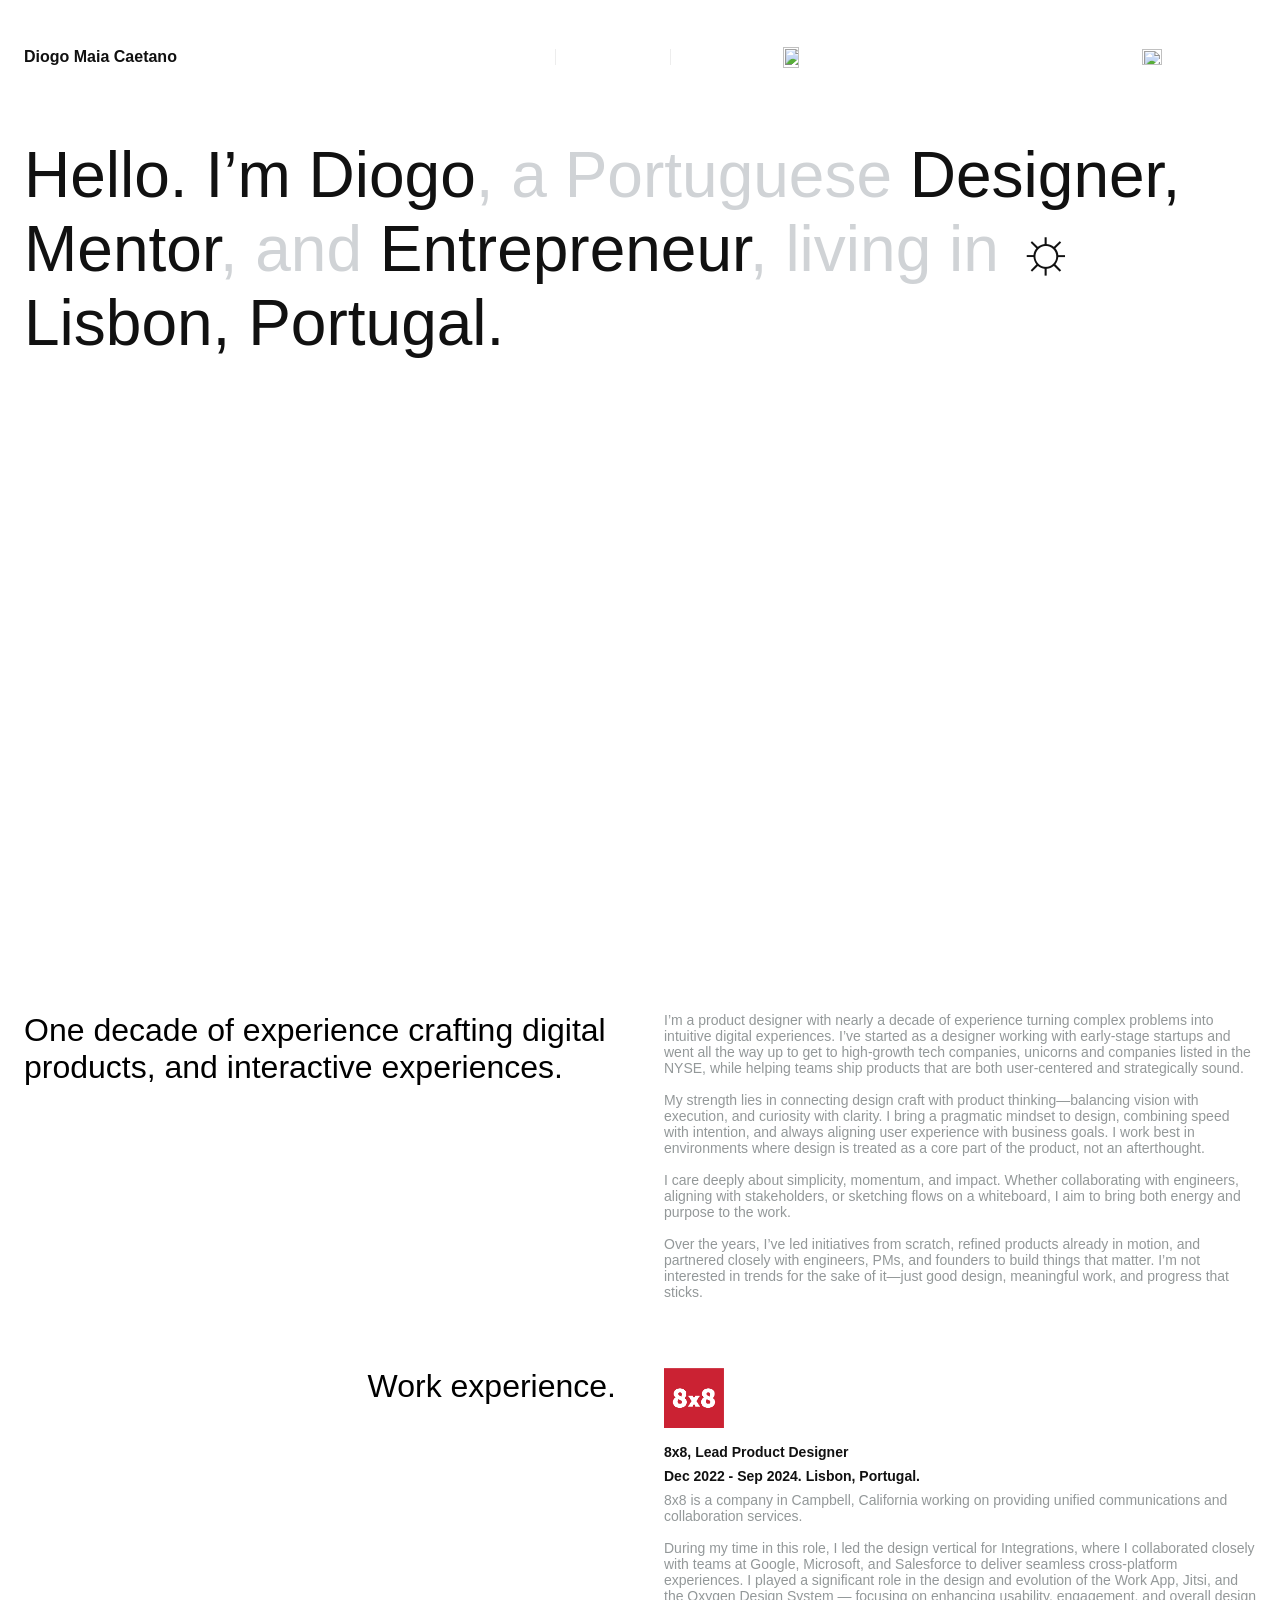
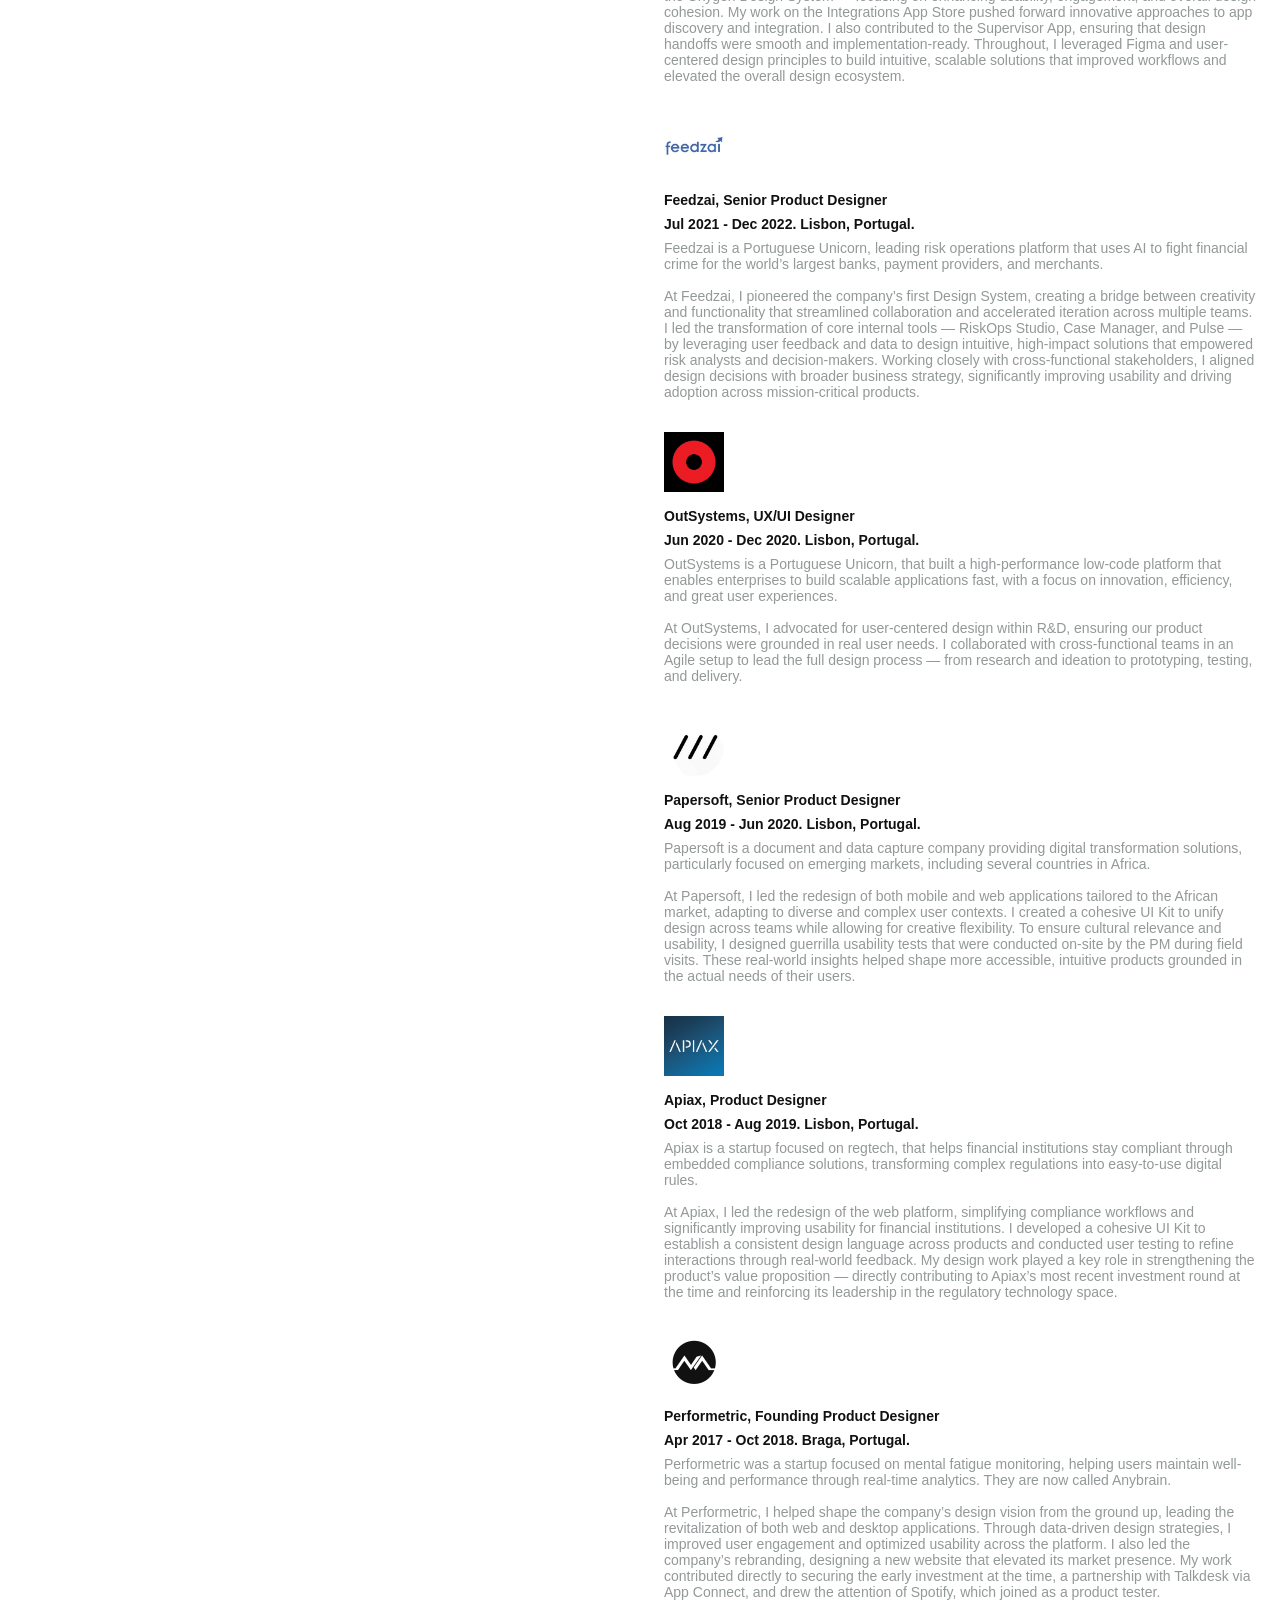
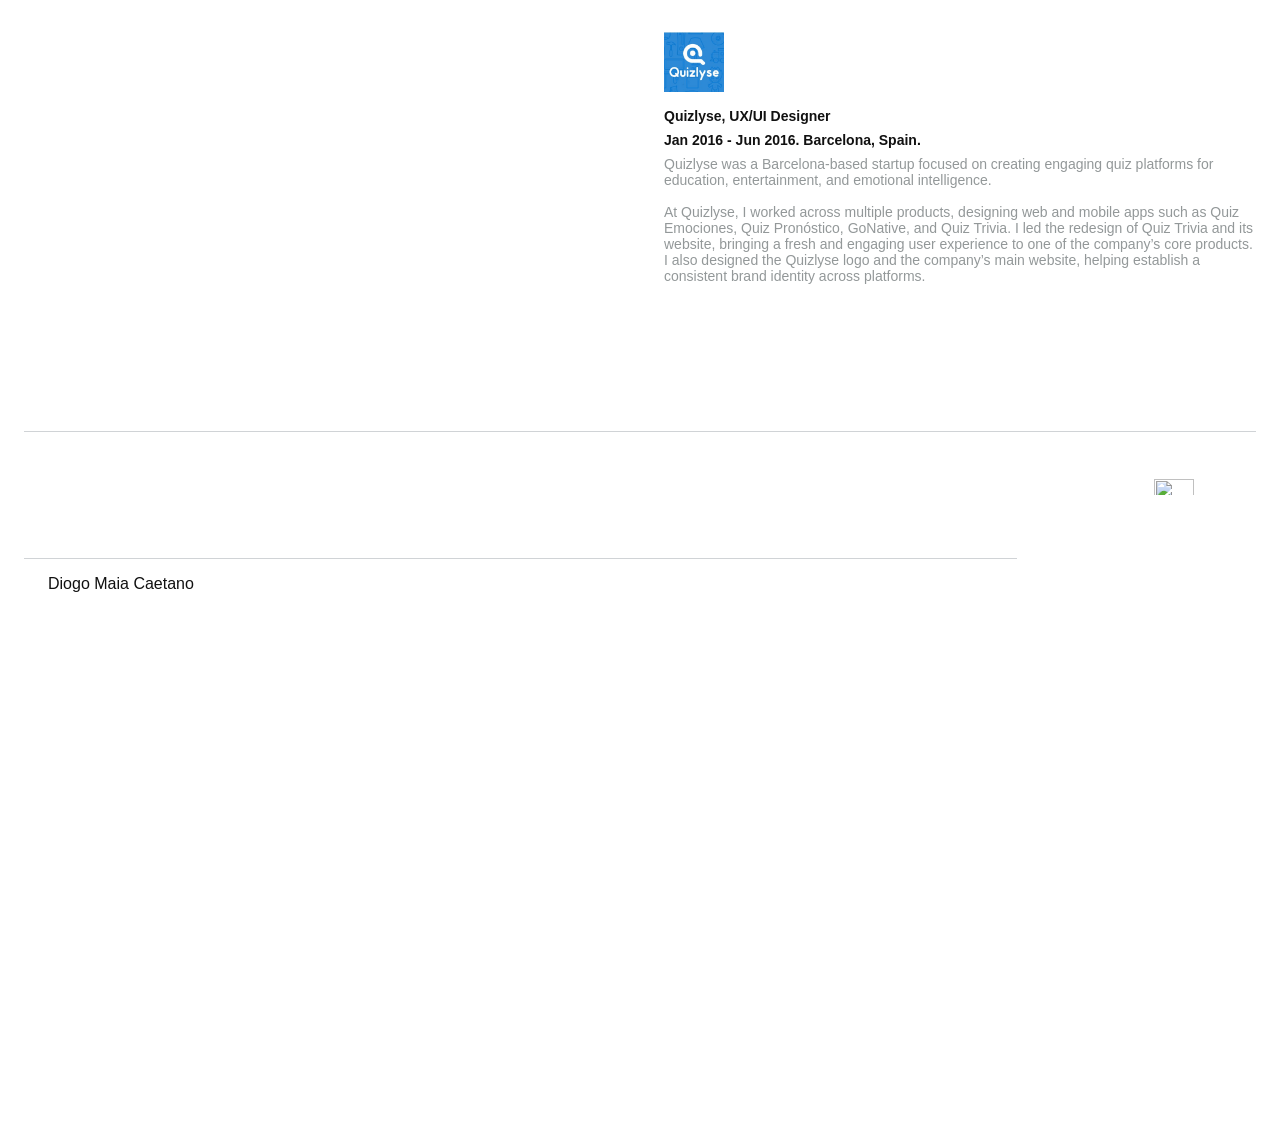
==== commit a3f9556f: "Crown favicon on every page and a social sharing image favicon.ico (16/32/48), a 64px PNG and a 180p" ====
--- a/about/index.html
+++ b/about/index.html
@@ -1,172 +1,75 @@
-<!DOCTYPE html>
-<html lang="en">
-<head>
-<meta charset="utf-8">
-<meta name="viewport" content="width=device-width, initial-scale=1">
-<title>About — Diogo Maia Caetano ⚡️</title>
-<meta name="description" content="Lead Product Designer with 10 years of experience. Passionate and builder of elegant, functional, and disruptive products that improve people’s lifes.">
-<meta name="robots" content="noindex">
-<meta property="og:title" content="About — Diogo Maia Caetano ⚡️">
-<meta property="og:description" content="One decade of experience crafting digital products, and interactive experiences.">
-<meta property="og:type" content="website">
-<link rel="icon" href="/assets/img/favicon.png" type="image/png">
-<link rel="preload" href="/assets/fonts/inter-variable.woff2" as="font" type="font/woff2" crossorigin>
-<link rel="stylesheet" href="/assets/css/site.css">
-</head>
-<body class="page-about">
 
-<header class="site-header">
-  <div class="shell site-header__inner">
-    <a class="pill pill--flush-start" href="/">Diogo Maia Caetano</a>
 
-    <nav class="nav-group" aria-label="Primary">
-      <a class="pill" href="/">Feed</a>
-      <span class="nav-group__divider" aria-hidden="true"></span>
-      <a class="pill is-current" href="/about/" aria-current="page">About</a>
-      <span class="nav-group__divider" aria-hidden="true"></span>
-      <a class="pill" href="https://drive.google.com/file/d/14qPH3ANQL8dysrcKLIsAA15_PM9UK4ti/view?usp=sharing" target="_blank" rel="noopener">
-        Portfolio
-        <span class="pill__icon">
-          <svg width="16" height="21" viewBox="0 0 16 21" fill="none" aria-hidden="true">
-            <path d="M14 7H13V5C13 2.24 10.76 0 8 0C5.24 0 3 2.24 3 5V7H2C0.9 7 0 7.9 0 9V19C0 20.1 0.9 21 2 21H14C15.1 21 16 20.1 16 19V9C16 7.9 15.1 7 14 7ZM5 5C5 3.34 6.34 2 8 2C9.66 2 11 3.34 11 5V7H5V5ZM14 19H2V9H14V19ZM8 16C9.1 16 10 15.1 10 14C10 12.9 9.1 12 8 12C6.9 12 6 12.9 6 14C6 15.1 6.9 16 8 16Z" fill="currentColor"/>
-          </svg>
-        </span>
-      </a>
-    </nav>
+<!doctype html>
+<html lang="En">
+  <head>
+    <meta charset="utf-8" />
+    <noscript>
+      <style>
+        #container {
+          display: none;
+        }
+      </style>
+    </noscript>
 
-    <a class="pill pill--flush-end pill--contact" href="mailto:diogomaiacaetano@gmail.com">
-      <span class="pill__icon">
-        <svg width="20" height="16" viewBox="0 0 20 16" fill="none" aria-hidden="true">
-          <path d="M20 2C20 0.9 19.1 0 18 0H2C0.9 0 0 0.9 0 2V14C0 15.1 0.9 16 2 16H18C19.1 16 20 15.1 20 14V2ZM18 2L10 6.99L2 2H18ZM18 14H2V4L10 9L18 4V14Z" fill="currentColor"/>
-        </svg>
-      </span>
-      <span class="pill__label">Contact</span>
-    </a>
-  </div>
-</header>
+    <meta name="viewport" content="width=device-width, initial-scale=1" />
+    <meta name="color-scheme" content="light dark" />
+    <link rel="preload" href="/_runtimes/sites-runtime.4a34c7bfb2222a995f23fdbe5c5f51e00598f0ca7fefb2e7475c8f56d14da13b.js" as="script" crossorigin />
+    <link rel="preload" href="/_json/d903125f-22d2-49a0-9bca-775de489cb77/about.json" as="fetch" />
+        <script async src="https://www.googletagmanager.com/gtag/js?id=G-K1MT658PN5"></script>
+    <script>
+      window.dataLayer = window.dataLayer || [];
+      function gtag(){dataLayer.push(arguments);}
+      gtag('js', new Date());
+      gtag('config', 'G-K1MT658PN5');
+      gtag('consent', 'default', {
+        'ad_storage': 'denied',
+        'analytics_storage': 'denied'
+      });
+    </script>
+    <style id="reset-css"> @layer figreset,figoverridable,reset,theme,base,figutils,components,utilities;@layer figreset{:root{--100dvw:100vw;--100dvh:100vh;--banner-height:48px;--full-height-with-banner:calc(100dvh - var(--banner-height))}@supports (width:100dvw){:root{--100dvw:100dvw;--100dvh:100dvh}}}.wrapper-with-banner .min-h-screen{min-height:var(--full-height-with-banner)}.wrapper-with-banner .h-screen{height:var(--full-height-with-banner)}@layer figreset{:root{font-family:var(--default-font-family,ui-sans-serif,system-ui,sans-serif,"Apple Color Emoji","Segoe UI Emoji","Segoe UI Symbol","Noto Color Emoji")}*,*:before,*:after{box-sizing:border-box}html{-webkit-text-size-adjust:100%;-webkit-tap-highlight-color:transparent;-webkit-font-smoothing:antialiased;width:100%}html:has(#responsive-scaler){scrollbar-width:none;-ms-overflow-style:none}body{margin:0;width:100%}body:has([data-page-overflowx='hidden']){overflow-x:hidden}body:has([data-page-overflowx='auto']){overflow-x:auto}#container{width:100%}a{color:inherit;text-decoration:none}button{border:none;background:none;padding:0}h1,h2,h3,h4,h5,h6,p{font-size:inherit;font-weight:inherit}blockquote,dl,dd,h1,h2,h3,h4,h5,h6,hr,figure,p,pre{margin:0}ol,ul,menu{list-style:none;margin:0;padding-inline-start:1.5em}#container .textContents{color:#ffffff00}#container .textClip{background-clip:text;-webkit-background-clip:text;-webkit-text-fill-color:transparent !important}#container .textClip > *{-webkit-text-fill-color:initial}#container .embed{border:none}#container .marquee-container{overflow-x:hidden;display:flex;flex-direction:row;position:relative;width:var(--width);transform:var(--transform);&:hover div{animation-play-state:var(--pause-on-hover)}&:active div{animation-play-state:var(--pause-on-click)}}#container .marquee{flex:0 0 auto;min-width:var(--min-width);display:flex;flex-direction:row;align-items:center;animation:scroll var(--duration) linear var(--delay) var(--iteration-count);animation-delay:var(--delay);animation-direction:var(--direction);animation-timing-function:var(--timing-function)}#container .marquee.reduced-motion{@media (prefers-reduced-motion:reduce){animation:none}}@keyframes scroll{0%{transform:translateX(0%)}100%{transform:translateX(-100%)}}#container .marquee-initial-child-container{flex:0 0 auto;display:flex;min-width:auto;flex-direction:row;align-items:center}#container .marquee-child{transform:var(--transform)}.code-behavior-wrapper > *{width:100%;height:100%}.bypass-link{position:fixed;top:16px;left:0;right:0;display:flex;justify-content:center;align-items:center;opacity:0;pointer-events:none}.bypass-link:focus-within{opacity:1;z-index:10000}.bypass-link > a{background-color:#000;color:#fff;border:1px solid #fff;padding:12px 16px;font-size:16px;border-radius:12px;pointer-events:auto}}@layer figutils{.textContents ul > li:before{content:'\2022';margin-left:-1.5em;display:inline-block;text-align:center;width:1.5em;-webkit-background-clip:var(--list-marker-background-clip);-webkit-text-fill-color:var(--list-marker-text-fill-color);background-clip:var(--list-marker-background-clip);background-image:var(--list-marker-background-image);color:var(--list-marker-color);font-size:var(--list-marker-font-size);line-height:var(--list-marker-line-height);mix-blend-mode:var(--list-marker-mix-blend-mode);vertical-align:var(--list-marker-vertical-align)}.textContents ol > li::marker{color:var(--list-marker-color);font-size:var(--list-marker-font-size);line-height:var(--list-marker-line-height);vertical-align:var(--list-marker-vertical-align)}.textContents .adjustLetterSpacing:after{content:'';margin-left:calc(var(--letter-spacing) * -1)}}</style><style id="font-faces-kgjifn"> @font-face{font-family:"Montserrat:Medium";font-style:normal;src:url("/_woff/v2/Montserrat_wght__1/Montserrat_wght__1-english.woff2");font-display:block;unicode-range:U+0000-00A0,U+00A2-00A9,U+00AC-00AE,U+00B0-00B7,U+00B9-00BA,U+00BC-00BE,U+00D7,U+00F7,U+2000-206F,U+2074,U+20AC,U+2122,U+2190-21BB,U+2212,U+2215,U+F8FF,U+FEFF,U+FFFD}@font-face{font-family:"Montserrat:Medium";font-style:normal;src:url("/_woff/v2/Montserrat_wght__1/Montserrat_wght__1-rest-latin.woff2");font-display:block;unicode-range:U+00A1,U+00AA-00AB,U+00AF,U+00B8,U+00BB,U+00BF-00D6,U+00D8-00F6,U+00F8-00FF,U+0131,U+0152-0153,U+02B0-02FF}@font-face{font-family:"Montserrat:Medium";font-style:normal;src:url("/_woff/v2/Montserrat_wght__1/Montserrat_wght__1-latin-extended-a.woff2");font-display:block;unicode-range:U+0100-0130,U+0132-0151,U+0154-017F}@font-face{font-family:"Montserrat:Medium";font-style:normal;src:url("/_woff/v2/Montserrat_wght__1/Montserrat_wght__1-latin-extended-b.woff2");font-display:block;unicode-range:U+0180-024F}@font-face{font-family:"Montserrat:Medium";font-style:normal;src:url("/_woff/v2/Montserrat_wght__1/Montserrat_wght__1-latin-extended-additional.woff2");font-display:block;unicode-range:U+1E00-1EFF}@font-face{font-family:"Montserrat:Medium";font-style:normal;src:url("/_woff/v2/Montserrat_wght__1/Montserrat_wght__1-rest.woff2");font-display:block;unicode-range:U+0250-02AF,U+0300-1DFF,U+1F00-1FFF,U+2070-2073,U+2075-20AB,U+20AD-2121,U+2123-218F,U+21BC-2211,U+2213-2214,U+2216-F8FE,U+F900-FEFE,U+FF00-FFFC,U+FFFE-FFFF}@font-face{font-family:"Inter:Medium";font-style:normal;src:url("/_woff/v2/Inter_1/Inter_1-english.woff2");font-display:block;unicode-range:U+0000-00A0,U+00A2-00A9,U+00AC-00AE,U+00B0-00B7,U+00B9-00BA,U+00BC-00BE,U+00D7,U+00F7,U+2000-206F,U+2074,U+20AC,U+2122,U+2190-21BB,U+2212,U+2215,U+F8FF,U+FEFF,U+FFFD}@font-face{font-family:"Inter:Medium";font-style:normal;src:url("/_woff/v2/Inter_1/Inter_1-rest-latin.woff2");font-display:block;unicode-range:U+00A1,U+00AA-00AB,U+00AF,U+00B8,U+00BB,U+00BF-00D6,U+00D8-00F6,U+00F8-00FF,U+0131,U+0152-0153,U+02B0-02FF}@font-face{font-family:"Inter:Medium";font-style:normal;src:url("/_woff/v2/Inter_1/Inter_1-latin-extended-a.woff2");font-display:block;unicode-range:U+0100-0130,U+0132-0151,U+0154-017F}@font-face{font-family:"Inter:Medium";font-style:normal;src:url("/_woff/v2/Inter_1/Inter_1-latin-extended-b.woff2");font-display:block;unicode-range:U+0180-024F}@font-face{font-family:"Inter:Medium";font-style:normal;src:url("/_woff/v2/Inter_1/Inter_1-latin-extended-additional.woff2");font-display:block;unicode-range:U+1E00-1EFF}@font-face{font-family:"Inter:Medium";font-style:normal;src:url("/_woff/v2/Inter_1/Inter_1-rest.woff2");font-display:block;unicode-range:U+0250-02AF,U+0300-1DFF,U+1F00-1FFF,U+2070-2073,U+2075-20AB,U+20AD-2121,U+2123-218F,U+21BC-2211,U+2213-2214,U+2216-F8FE,U+F900-FEFE,U+FF00-FFFC,U+FFFE-FFFF}@font-face{font-family:"Inter:Regular";font-style:normal;src:url("/_woff/v2/Inter_1/Inter_1-english.woff2");font-display:block;unicode-range:U+0000-00A0,U+00A2-00A9,U+00AC-00AE,U+00B0-00B7,U+00B9-00BA,U+00BC-00BE,U+00D7,U+00F7,U+2000-206F,U+2074,U+20AC,U+2122,U+2190-21BB,U+2212,U+2215,U+F8FF,U+FEFF,U+FFFD}@font-face{font-family:"Inter:Regular";font-style:normal;src:url("/_woff/v2/Inter_1/Inter_1-rest-latin.woff2");font-display:block;unicode-range:U+00A1,U+00AA-00AB,U+00AF,U+00B8,U+00BB,U+00BF-00D6,U+00D8-00F6,U+00F8-00FF,U+0131,U+0152-0153,U+02B0-02FF}@font-face{font-family:"Inter:Regular";font-style:normal;src:url("/_woff/v2/Inter_1/Inter_1-latin-extended-a.woff2");font-display:block;unicode-range:U+0100-0130,U+0132-0151,U+0154-017F}@font-face{font-family:"Inter:Regular";font-style:normal;src:url("/_woff/v2/Inter_1/Inter_1-latin-extended-b.woff2");font-display:block;unicode-range:U+0180-024F}@font-face{font-family:"Inter:Regular";font-style:normal;src:url("/_woff/v2/Inter_1/Inter_1-latin-extended-additional.woff2");font-display:block;unicode-range:U+1E00-1EFF}@font-face{font-family:"Inter:Regular";font-style:normal;src:url("/_woff/v2/Inter_1/Inter_1-rest.woff2");font-display:block;unicode-range:U+0250-02AF,U+0300-1DFF,U+1F00-1FFF,U+2070-2073,U+2075-20AB,U+20AD-2121,U+2123-218F,U+21BC-2211,U+2213-2214,U+2216-F8FE,U+F900-FEFE,U+FF00-FFFC,U+FFFE-FFFF}@font-face{font-family:"Inter:Bold";font-style:normal;src:url("/_woff/v2/Inter_1/Inter_1-english.woff2");font-display:block;unicode-range:U+0000-00A0,U+00A2-00A9,U+00AC-00AE,U+00B0-00B7,U+00B9-00BA,U+00BC-00BE,U+00D7,U+00F7,U+2000-206F,U+2074,U+20AC,U+2122,U+2190-21BB,U+2212,U+2215,U+F8FF,U+FEFF,U+FFFD}@font-face{font-family:"Inter:Bold";font-style:normal;src:url("/_woff/v2/Inter_1/Inter_1-rest-latin.woff2");font-display:block;unicode-range:U+00A1,U+00AA-00AB,U+00AF,U+00B8,U+00BB,U+00BF-00D6,U+00D8-00F6,U+00F8-00FF,U+0131,U+0152-0153,U+02B0-02FF}@font-face{font-family:"Inter:Bold";font-style:normal;src:url("/_woff/v2/Inter_1/Inter_1-latin-extended-a.woff2");font-display:block;unicode-range:U+0100-0130,U+0132-0151,U+0154-017F}@font-face{font-family:"Inter:Bold";font-style:normal;src:url("/_woff/v2/Inter_1/Inter_1-latin-extended-b.woff2");font-display:block;unicode-range:U+0180-024F}@font-face{font-family:"Inter:Bold";font-style:normal;src:url("/_woff/v2/Inter_1/Inter_1-latin-extended-additional.woff2");font-display:block;unicode-range:U+1E00-1EFF}@font-face{font-family:"Inter:Bold";font-style:normal;src:url("/_woff/v2/Inter_1/Inter_1-rest.woff2");font-display:block;unicode-range:U+0250-02AF,U+0300-1DFF,U+1F00-1FFF,U+2070-2073,U+2075-20AB,U+20AD-2121,U+2123-218F,U+21BC-2211,U+2213-2214,U+2216-F8FE,U+F900-FEFE,U+FF00-FFFC,U+FFFE-FFFF}@font-face{font-family:"Montserrat:Regular";font-style:normal;src:url("/_woff/v2/Montserrat_wght__1/Montserrat_wght__1-english.woff2");font-display:block;unicode-range:U+0000-00A0,U+00A2-00A9,U+00AC-00AE,U+00B0-00B7,U+00B9-00BA,U+00BC-00BE,U+00D7,U+00F7,U+2000-206F,U+2074,U+20AC,U+2122,U+2190-21BB,U+2212,U+2215,U+F8FF,U+FEFF,U+FFFD}@font-face{font-family:"Montserrat:Regular";font-style:normal;src:url("/_woff/v2/Montserrat_wght__1/Montserrat_wght__1-rest-latin.woff2");font-display:block;unicode-range:U+00A1,U+00AA-00AB,U+00AF,U+00B8,U+00BB,U+00BF-00D6,U+00D8-00F6,U+00F8-00FF,U+0131,U+0152-0153,U+02B0-02FF}@font-face{font-family:"Montserrat:Regular";font-style:normal;src:url("/_woff/v2/Montserrat_wght__1/Montserrat_wght__1-latin-extended-a.woff2");font-display:block;unicode-range:U+0100-0130,U+0132-0151,U+0154-017F}@font-face{font-family:"Montserrat:Regular";font-style:normal;src:url("/_woff/v2/Montserrat_wght__1/Montserrat_wght__1-latin-extended-b.woff2");font-display:block;unicode-range:U+0180-024F}@font-face{font-family:"Montserrat:Regular";font-style:normal;src:url("/_woff/v2/Montserrat_wght__1/Montserrat_wght__1-latin-extended-additional.woff2");font-display:block;unicode-range:U+1E00-1EFF}@font-face{font-family:"Montserrat:Regular";font-style:normal;src:url("/_woff/v2/Montserrat_wght__1/Montserrat_wght__1-rest.woff2");font-display:block;unicode-range:U+0250-02AF,U+0300-1DFF,U+1F00-1FFF,U+2070-2073,U+2075-20AB,U+20AD-2121,U+2123-218F,U+21BC-2211,U+2213-2214,U+2216-F8FE,U+F900-FEFE,U+FF00-FFFC,U+FFFE-FFFF}</style><style id="breakpoint-css">@media (width < 1280px){[data-breakpoint-id="node-33_37891"]{display:none !important}}@media (width >= 1280px) or (width < 800px){[data-breakpoint-id="node-33_37916"]{display:none !important}}@media (width >= 800px){[data-breakpoint-id="node-33_37941"]{display:none !important}}</style><style id="body-background-color">@media (max-width: 799px) { body:has([data-breakpoint-id="node-33_37941"]) { background-color: #FFF } }
+@media (max-width: 1279px), (min-width: 800px) { body:has([data-breakpoint-id="node-33_37916"]) { background-color: #FFF } }
+@media (min-width: 1280px) { body:has([data-breakpoint-id="node-33_37891"]) { background-color: #FFF } }</style><style id="ssr-css">#container .css-md8qju {transition-property: transform; transition-duration: 0.2s; transition-timing-function: ease-in-out;}#container .css-r91w0a {transform: translateY(var(--banner-height));}#container .css-vu19p2 {height: var(--full-height-with-banner);}#container .css-7tvcgb {position: fixed;}#container .css-324jje {inset: 0; overflow: auto;}#container .css-vh2lqg {width: var(--viewport-width-scaled); min-height: var(--viewport-height-scaled); height: 100%; top: 0px;}#container .css-tzn6qh {display: block; position: absolute;}#container .css-6gkcj1 {transform-origin: top left; --max-layout-width: 2048px; --min-layout-width: 320px; --max-font-size: 288px; --min-font-size: 6px; --viewport-width-scaled: calc(var(--100dvw) / var(--viewport-scale)); --viewport-height-scaled: calc(var(--100dvh) / var(--viewport-scale)); --content-width-scaled: calc(var(--content-width-unscaled) / var(--viewport-scale)); --content-margin-x-scaled: max(calc((var(--viewport-width) - var(--max-layout-width)) / var(--viewport-scale) / 2), 0px);}#container .css-vf8mzy {position: relative; display: block;}#container .css-j6ldtg {min-width: var(--content-min-width); width: 100%; height: var(--content-min-height);}#container .css-hcnvd5 {--content-width: calc(var(--content-width-scaled, 100%) - (var(--content-margin-x-scaled, 0px) * 2)); --content-margin: 0 var(--content-margin-x-scaled, 0); --content-min-width: calc(max(var(--viewport-width-scaled, 100%), 375px) - (var(--content-margin-x-scaled, 0px) * 2)); --content-min-height: max(var(--viewport-height-scaled, var(--100dvh)), 7317px); overflow: clip; background-color: #FFF;}#container .css-j9f0op {width: 100%; height: 100%;}#container .css-8zpxop {width: auto; left: 0; right: 0; top: 0; bottom: auto;}#container .css-trglf0 {position: absolute;}#container .css-huazq5 {box-sizing: border-box; display: flex; flex-direction: row; justify-content: space-between; align-items: center; position: relative; border-radius: inherit; padding: 24px 16px;}#container .css-7js8wp {align-content: stretch; overflow: visible;}#container .css-v27th6 {width: 100%;}#container .css-pygwqk {height: 50px;}#container .css-sxo2g7 {position: relative; flex-shrink: 0; border-radius: 1000px;}#container .css-rnt96b {cursor: pointer; background-color: rgba(237, 237, 237, 0.00);}#container .css-vplhby {box-sizing: border-box; display: flex; flex-direction: row; justify-content: center; align-items: center; gap: 10px; position: relative; border-radius: inherit; padding: 0px;}#container .css-wc1msa {position: relative; flex-shrink: 0; display: block;}#container .css-ckgl4z {white-space: nowrap; font-family: "Inter:Bold", sans-serif; word-break: break-word; font-weight: 700; font-style: normal; font-size: 16px; letter-spacing: 0px; text-align: left; line-height: 0;}#container .css-ou58gx {font-variation-settings: normal; color: #111; --letter-spacing: 0px;}#container .css-8zr56v {display: block;}#container .css-wwciga {white-space: pre; line-height: normal;}#container .css-p69gb0 {width: 143px; height: 50px;}#container .css-5knerd {position: relative; flex-shrink: 0;}#container .css-134pm3 {cursor: pointer;}#container .css-r0azwh {inset: 0px; pointer-events: none;}#container .css-ggwoeh {inset: 0px;}#container .css-s3s1qq {overflow: visible; pointer-events: none;}#container .css-g12rys {box-sizing: border-box; display: flex; flex-direction: row; justify-content: center; align-items: center; gap: 10px; position: relative; border-radius: inherit; padding: 10px 20px;}#container .css-vfncl8 {position: sticky; flex-shrink: 0;}#container .css-gfszfx {top: 0px;}#container .css-elfs87 {box-sizing: border-box; display: flex; flex-direction: row; justify-content: center; align-items: center; position: relative; border-radius: inherit; padding: 4px;}#container .css-cd1uvh {width: 24px; height: 24px;}#container .css-bhht40 {position: relative; flex-shrink: 0; display: flex; align-items: center; justify-content: center;}#container .css-ayg824 {flex: 0 0 auto;}#container .css-ll733z {position: relative;}#container .css-8kkpf5 {display: block; position: relative; border-radius: inherit;}#container .css-gxdil1 {overflow: clip;}#container .css-dejkee {width: auto; height: auto; left: 8.333%; right: 8.333%; top: 16.667%; bottom: 16.667%;}#container .css-roiesn {position: absolute; display: block;}#container .css-wixxpz {inset: 0;}#container .css-gs60ek {overflow: visible;}#container .css-9j6u1t {width: 100%; height: 100%; max-width: none;}#container .css-69j0hx {white-space: nowrap; font-family: "Inter:Regular", sans-serif; word-break: break-word; font-style: normal; text-align: left;}#container .css-1lar9o {--letter-spacing: 0px;}#container .css-yjmmjo {width: auto; left: 16px; right: 16px; top: 106px; bottom: auto;}#container .css-fvwtzc {box-sizing: border-box; display: flex; flex-direction: column; justify-content: flex-start; align-items: center; gap: 19px; position: relative; border-radius: inherit; padding: 0px;}#container .css-faprkr {box-sizing: border-box; display: flex; flex-direction: column; justify-content: flex-start; align-items: flex-start; gap: 24px; position: relative; border-radius: inherit; padding: 0px;}#container .css-wz48iy {font-family: "Inter:Medium", sans-serif; word-break: break-word; font-weight: 500; font-style: normal; font-size: 0px; letter-spacing: 0px; text-align: left; line-height: 0;}#container .css-4hzbpn {white-space: pre-wrap;}#container .css-cm063u {font-size: 24px; line-height: normal;}#container .css-u5zry5 {color: #D0D3D6;}#container .css-wuzdyi {box-sizing: border-box; display: flex; flex-direction: row; justify-content: flex-start; align-items: center; gap: 8px; position: relative; border-radius: inherit; padding: 0px;}#container .css-1gj09w {aspect-ratio: 602 / 602;}#container .css-myl2ny {position: relative; flex-shrink: 0; flex: 1 0 0; display: block;}#container .css-5dba7r {min-width: 1px; min-height: 1px;}#container .css-bb8498 {height: 1020px; width: 100%;}#container .css-th5inq {box-sizing: border-box; display: grid; position: relative; border-radius: inherit; padding: 0px;}#container .css-yxhlxl {grid-template-columns: repeat(2, minmax(0, 1fr)); grid-template-rows: repeat(1, minmax(0, 1fr)); column-gap: 8px; row-gap: 10px; overflow: clip;}#container .css-6lseg8 {width: 100%; height: 1020px;}#container .css-8xxbfq {top: 0.5px; left: 0; bottom: 0px; right: auto; height: calc(100% - 0.5px);}#container .css-5eam1e {pointer-events: none;}#container .css-pw0254 {width: 168px; top: 0px;}#container .css-duep9x {position: sticky; display: block;}#container .css-r0rrop {pointer-events: auto; font-variation-settings: normal; color: #000; --letter-spacing: 0px;}#container .css-8kawro {font-family: "Inter:Medium", sans-serif; word-break: break-word; font-weight: 500; font-style: normal; font-size: 20px; letter-spacing: 0px; text-align: left; line-height: 0;}#container .css-x78r3n {white-space: pre-wrap; line-height: normal;}#container .css-j6967a {position: relative; flex-shrink: 0; grid-column: 2; grid-row: 1; align-self: flex-start; display: block;}#container .css-m303u1 {font-family: "Inter:Regular", sans-serif; word-break: break-word; font-weight: 400; font-style: normal; font-size: 14px; letter-spacing: 0px; text-align: left; line-height: 0;}#container .css-dhdzw1 {font-variation-settings: normal; color: #939899; --letter-spacing: 0px;}#container .css-8jchzs {display: block; margin-bottom: 0px;}#container .css-2he40w {white-space: pre-wrap; line-height: normal; font-size: 14px;}#container .css-c26xbc {height: 5273px; width: 100%;}#container .css-rt1aze {border-radius: inherit; position: relative;}#container .css-ftlp87 {box-sizing: border-box; display: grid; position: relative; padding: 0px 16px;}#container .css-9xlfs8 {grid-template-columns: repeat(2, minmax(0, 1fr)); grid-template-rows: repeat(1, minmax(0, 1fr)); column-gap: 8px; row-gap: 10px;}#container .css-6o0yks {width: 100%; height: 5273px;}#container .css-z67dfd {position: relative; flex-shrink: 0; grid-column: 2; grid-row: 1; align-self: flex-start;}#container .css-ck97wh {box-sizing: border-box; display: flex; flex-direction: column; justify-content: center; align-items: flex-start; gap: 32px; position: relative; border-radius: inherit; padding: 0px;}#container .css-lges1h {box-sizing: border-box; display: flex; flex-direction: column; justify-content: flex-start; align-items: flex-start; gap: 8px; position: relative; border-radius: inherit; padding: 0px;}#container .css-kdsc2 {box-sizing: border-box; display: flex; flex-direction: row; justify-content: flex-start; align-items: center; position: relative; border-radius: inherit; padding: 0px 0px 8px;}#container .css-3h1llp {width: 60px; height: 60px;}#container .css-9unj7x {object-fit: cover; object-position: 50% 50%;}#container .css-ez8men {max-width: none; width: 100%; height: 100%;}#container .css-59rdls {width: min-content; min-width: 100%;}#container .css-amcw8r {font-family: "Inter:Bold", sans-serif; word-break: break-word; font-weight: 700; font-style: normal; font-size: 14px; letter-spacing: 0px; text-align: left; line-height: 0;}#container .css-gfn9ls {top: 0.5px; left: auto; bottom: 0px; right: 343px; height: calc(100% - 0.5px);}#container .css-gtupkb {width: 154px; top: 0px;}#container .css-25u8h8 {transform: translateX(100%); pointer-events: auto; font-variation-settings: normal; color: #000; --letter-spacing: 0px;}#container .css-syxkaa {width: 343px; height: 50px;}#container .css-islyrh {box-sizing: border-box; display: flex; flex-direction: row; justify-content: flex-start; align-items: flex-start; position: relative; border-radius: inherit; padding: 0px;}#container .css-rl6ut1 {width: 343px; left: 0; right: auto; top: 0; bottom: auto;}#container .css-76q4sn {box-sizing: border-box; display: flex; flex-direction: row; justify-content: space-between; align-items: center; position: relative; border-radius: inherit; padding: 0px 24px;}#container .css-i5gqgu {width: 343px;}#container .css-vqqxw4 {background-color: rgba(237, 237, 237, 0.00);}#container .css-4w7iad {white-space: nowrap; font-family: "Inter:Regular", sans-serif; word-break: break-word; font-weight: 400; font-style: normal; font-size: 16px; letter-spacing: 0px; text-align: left; line-height: 0;}#container .css-66rfsy {width: auto; left: 24px; right: 24px; top: calc(50% + 3394.5px); bottom: auto;}#container .css-xd8f7c {transform: translateY(-50%); cursor: pointer;}#container .css-bz2tic {position: absolute; display: contents;}#container .css-w7sn2v {width: auto; height: 480px; left: 24px; right: 24px; top: calc(50% + 3394.5px); bottom: auto;}#container .css-ffyc0l {width: 1279.6265869140625px; height: 730.411865234375px; left: calc(50% + 1px); right: auto; top: calc(50% + -0.5px); bottom: auto;}#container .css-i17sf8 {transform: translateX(-50%) translateY(-50%); mask-image: url("/_assets/v10/759f76aec246641337b0a336af4231acbd23167a.svg"); mask-position: 23.313px 125.706px; mask-repeat: no-repeat; mask-clip: no-clip; mask-composite: intersect; mask-size: 1232px 480px; mask-mode: alpha; -webkit-mask-image: url("/_assets/v10/759f76aec246641337b0a336af4231acbd23167a.svg"); -webkit-mask-position: 23.313px 125.706px; -webkit-mask-repeat: no-repeat; -webkit-mask-clip: no-clip; -webkit-mask-size: 1232px 480px;}#container .css-8vmrcb {width: 1279.6265869140625px; height: 730.411865234375px;}#container .css-3c3jn1 {left: 32px; right: auto; top: 32px; bottom: auto;}#container .css-99japb {mask-image: url("/_assets/v10/759f76aec246641337b0a336af4231acbd23167a.svg"); mask-position: -484px -32px; mask-repeat: no-repeat; mask-clip: no-clip; mask-composite: intersect; mask-size: 1232px 480px; mask-mode: alpha; -webkit-mask-image: url("/_assets/v10/759f76aec246641337b0a336af4231acbd23167a.svg"); -webkit-mask-position: -484px -32px; -webkit-mask-repeat: no-repeat; -webkit-mask-clip: no-clip; -webkit-mask-size: 1232px 480px;}#container .css-916p2q {box-sizing: border-box; display: flex; flex-direction: column; justify-content: center; align-items: flex-start; position: relative; border-radius: inherit; padding: 0px;}#container .css-3fc4mc {white-space: nowrap; font-family: "Inter:Medium", sans-serif; word-break: break-word; font-style: normal; text-align: left;}#container .css-ew64yg {white-space: pre;}#container .css-tgnq0e {font-size: 64px; line-height: normal;}#container .css-b6zo4j {--content-width: calc(var(--content-width-scaled, 100%) - (var(--content-margin-x-scaled, 0px) * 2)); --content-margin: 0 var(--content-margin-x-scaled, 0); --content-min-width: calc(max(var(--viewport-width-scaled, 100%), 800px) - (var(--content-margin-x-scaled, 0px) * 2)); --content-min-height: max(var(--viewport-height-scaled, var(--100dvh)), 4940px); overflow: clip; background-color: #FFF;}#container .css-tgv8wt {box-sizing: border-box; display: flex; flex-direction: row; justify-content: space-between; align-items: center; position: relative; border-radius: inherit; padding: 24px;}#container .css-49sx27 {width: auto; left: 24px; right: 24px; top: 114px; bottom: auto;}#container .css-g9rrgl {box-sizing: border-box; display: flex; flex-direction: column; justify-content: flex-start; align-items: center; gap: 16px; position: relative; border-radius: inherit; padding: 0px;}#container .css-sgd3jc {font-size: 48px; line-height: normal;}#container .css-nmdaqc {aspect-ratio: 752 / 752;}#container .css-y9cxzl {height: 491px; width: 100%;}#container .css-sy758d {box-sizing: border-box; display: grid; position: relative; padding: 0px 24px;}#container .css-wwe3cc {grid-template-columns: repeat(2, minmax(0, 1fr)); grid-template-rows: repeat(1, minmax(0, 1fr)); column-gap: 48px; row-gap: 10px;}#container .css-dynjm1 {width: 100%; height: 491px;}#container .css-jyqsas {top: 0; left: 24px; bottom: 0px; right: auto; height: calc(100% - 0);}#container .css-rlk0vf {width: 352px; top: 0px;}#container .css-b3ttdx {font-family: "Inter:Medium", sans-serif; word-break: break-word; font-weight: 500; font-style: normal; font-size: 32px; letter-spacing: 0px; text-align: left; line-height: 0;}#container .css-6fl1bq {height: 2944px; width: 100%;}#container .css-6mhzi6 {width: 100%; height: 2944px;}#container .css-bkqry0 {box-sizing: border-box; display: flex; flex-direction: column; justify-content: flex-start; align-items: flex-start; gap: 32px; position: relative; border-radius: inherit; padding: 0px;}#container .css-5zlpy6 {top: 0; left: auto; bottom: 0px; right: 376px; height: calc(100% - 0);}#container .css-eys6e0 {font-family: "Inter:Medium", sans-serif; word-break: break-word; font-weight: 500; font-style: normal; font-size: 32px; letter-spacing: 0px; text-align: right; line-height: 0;}#container .css-j0or7i {box-sizing: border-box; display: flex; flex-direction: column; justify-content: flex-start; align-items: flex-start; gap: 16px; position: relative; border-radius: inherit; padding: 0px;}#container .css-mavmvo {position: absolute; border-style: solid; border-color: #D0D3D6; border-top-width: 1px; border-bottom-width: 1px; border-left-width: 0px; border-right-width: 0px;}#container .css-wr5rwx {box-sizing: border-box; display: flex; flex-direction: column; justify-content: flex-start; align-items: flex-start; position: relative; border-radius: inherit; padding: 24px 0px;}#container .css-7ddc9z {height: 80px; width: 100%;}#container .css-pnkuul {width: 100%; height: 80px;}#container .css-a8xczg {left: 0; right: auto; top: 21px; bottom: auto;}#container .css-jnws5r {left: 0; right: auto; top: calc(50% + -19px); bottom: auto;}#container .css-flyms0 {white-space: nowrap; font-family: "Montserrat:Medium", sans-serif; word-break: break-word; text-align: left;}#container .css-b3h1dt {left: 0; right: auto; top: 84px; bottom: auto;}#container .css-po6m2v {width: 160px; height: 80px; left: auto; right: 0; top: 0; bottom: auto;}#container .css-l99omc {width: 160px; height: 80px;}#container .css-rbwbzf {left: 0; right: auto; top: 0; bottom: auto;}#container .css-ardmi {width: auto; height: auto; inset: 0;}#container .css-8aauy6 {width: 48px; height: 48px; left: 50%; right: auto; top: 50%; bottom: auto;}#container .css-2chd6x {transform: translateX(-50%) translateY(-50%);}#container .css-ss6j61 {width: 48px; height: 48px;}#container .css-tnn3jm {left: 160px; right: auto; top: 0; bottom: auto;}#container .css-2qi27h {width: auto; height: auto; left: 100%; right: -100%; top: 0; bottom: 0;}#container .css-cc968 {width: calc(1px * ((var(--transform-inner-height) * 0.27563735842704773) + (var(--transform-inner-width) * 0.9612616896629333))); height: calc(1px * ((var(--transform-inner-width) * 0.27563735842704773) + (var(--transform-inner-height) * 0.9612616896629333))); left: calc(50% + 160px); right: auto; top: 50%; bottom: auto;}#container .css-grtgjx {position: absolute; display: flex; align-items: center; justify-content: center;}#container .css-7vn2tv {transform: matrix(0.9612616896629333, -0.27563735842704773, 0.27563735842704773, 0.9612616896629333, 0, 0);}#container .css-edc7e7 {width: auto; height: auto;}#container .css-8ul899 {border-radius: inherit; position: relative; display: flex; flex-direction: row; align-items: center;}#container .css-z4xmkq {box-sizing: border-box; display: flex; flex-direction: row; justify-content: space-between; align-items: center; position: relative; padding: 0px 24px;}#container .css-uvnphr {height: 480px; width: 100%;}#container .css-dyniuh {width: 100%; height: 480px;}#container .css-vjczll {width: 1279px; height: 730.411865234375px; left: calc(50% + 0.5px); right: auto; top: calc(50% + -0.5px); bottom: auto;}#container .css-h8av7y {transform: translateX(-50%) translateY(-50%); mask-image: url("/_assets/v10/759f76aec246641337b0a336af4231acbd23167a.svg"); mask-position: 23px 125.706px; mask-repeat: no-repeat; mask-clip: no-clip; mask-composite: intersect; mask-size: 1232px 480px; mask-mode: alpha; -webkit-mask-image: url("/_assets/v10/759f76aec246641337b0a336af4231acbd23167a.svg"); -webkit-mask-position: 23px 125.706px; -webkit-mask-repeat: no-repeat; -webkit-mask-clip: no-clip; -webkit-mask-size: 1232px 480px;}#container .css-qs4hsd {width: 1279px; height: 730.411865234375px;}#container .css-qgdutx {mask-image: url("/_assets/v10/759f76aec246641337b0a336af4231acbd23167a.svg"); mask-position: -32px -32px; mask-repeat: no-repeat; mask-clip: no-clip; mask-composite: intersect; mask-size: 1232px 480px; mask-mode: alpha; -webkit-mask-image: url("/_assets/v10/759f76aec246641337b0a336af4231acbd23167a.svg"); -webkit-mask-position: -32px -32px; -webkit-mask-repeat: no-repeat; -webkit-mask-clip: no-clip; -webkit-mask-size: 1232px 480px;}#container .css-ex4hbe {box-sizing: border-box; display: flex; flex-direction: row; justify-content: flex-start; align-items: center; position: relative; border-radius: inherit; padding: 0px;}#container .css-b0gamq {left: calc(50% + -200px); right: auto; top: calc(50% + -1235px); bottom: auto;}#container .css-wxz15s {--content-width: calc(var(--content-width-scaled, 100%) - (var(--content-margin-x-scaled, 0px) * 2)); --content-margin: 0 var(--content-margin-x-scaled, 0); --content-min-width: calc(max(var(--viewport-width-scaled, 100%), 1280px) - (var(--content-margin-x-scaled, 0px) * 2)); --content-min-height: max(var(--viewport-height-scaled, var(--100dvh)), 4322px); overflow: clip; background-color: #FFF;}#container .css-cr6mdg {width: 1280px; left: 50%; right: auto; top: 0; bottom: auto;}#container .css-8hhw9a {transform: translateX(-50%);}#container .css-5icu3x {width: 1280px;}#container .css-1lzvf3 {position: relative; flex-shrink: 0; border-radius: 100px;}#container .css-3obxi5 {background-color: rgba(255, 255, 255, 0.50);}#container .css-ta2o7o {box-sizing: border-box; display: flex; flex-direction: row; justify-content: center; align-items: center; gap: 16px; position: relative; border-radius: inherit; padding: 8px;}#container .css-bnsnia {position: relative; flex-shrink: 0; display: inline-grid; justify-items: start; align-items: start;}#container .css-z9kw5f {line-height: 0;}#container .css-6h29pd {grid-template-columns: max-content; grid-template-rows: max-content; cursor: pointer;}#container .css-6p4oz2 {grid-column: 1; grid-row: 1; position: relative; margin-left: 0; margin-right: auto; margin-top: 0; margin-bottom: auto;}#container .css-9lo6t3 {width: 1px; height: 16px;}#container .css-9bp8cf {background-color: #EDEDED;}#container .css-4cmtt6 {grid-template-columns: max-content; grid-template-rows: max-content;}#container .css-h0icx9 {width: 32px; height: 32px;}#container .css-o8d3v2 {box-sizing: border-box; display: flex; flex-direction: row; justify-content: flex-start; align-items: center; position: relative; border-radius: inherit; padding: 4px;}#container .css-483drs {width: auto; height: auto; left: 16.667%; right: 16.667%; top: 6.25%; bottom: 6.25%;}#container .css-ootes6 {width: 1280px; left: 50%; right: auto; top: 138px; bottom: auto;}#container .css-5icqg6 {width: 1232px;}#container .css-v99jzi {height: 340px; width: 100%;}#container .css-dymsw6 {width: 100%; height: 340px;}#container .css-fz25lf {width: 592px; top: 0px;}#container .css-t9z1de {height: 2247px; width: 100%;}#container .css-6mdio2 {width: 100%; height: 2247px;}#container .css-i5fct6 {width: 592px;}#container .css-9ojrnk {top: 0; left: auto; bottom: 0px; right: 664px; height: calc(100% - 0);}#container .css-r91gdx {box-sizing: border-box; display: flex; flex-direction: column; justify-content: flex-start; align-items: flex-start; position: relative; border-radius: inherit; padding: 0px;}#container .css-jyn9wk {left: 0; right: auto; top: 10px; bottom: auto;}#container .css-917bsq {left: 0; right: auto; top: calc(50% + -30px); bottom: auto;}#container .css-fqqg2j {left: 0; right: auto; top: 77px; bottom: auto;}#container .css-d52sn1 {width: 160px; height: 80px; left: 1070px; right: auto; top: 0; bottom: auto;}#container .css-i5i1s4 {width: 129px;}#container .css-e6ujue {height: 50px; width: 100%;}#container .css-688vqn {border-radius: inherit; position: relative; display: flex; flex-direction: row; align-items: center; justify-content: center;}#container .css-lwa833 {box-sizing: border-box; display: flex; flex-direction: row; justify-content: center; align-items: center; gap: 10px; position: relative; padding: 0px 32px;}#container .css-pnksmi {width: 100%; height: 50px;}#container .css-i20smm {box-sizing: border-box; display: flex; flex-direction: row; justify-content: center; align-items: center; gap: 10px; position: relative; border-radius: inherit; padding: 0px 32px;}#container .css-zahjk3 {width: 1232px; height: 480px;}#container .css-hj04y {left: calc(50% + -320px); right: auto; top: calc(50% + -1080.5px); bottom: auto;}</style><script>window.__serverRenderedCSSClassNames = {"css-md8qju":"{\"transitionProperty\":\"transform\",\"transitionDuration\":\"0.2s\",\"transitionTimingFunction\":\"ease-in-out\"}","css-r91w0a":"{\"transform\":\"translateY(var(--banner-height))\"}","css-vu19p2":"{\"height\":\"var(--full-height-with-banner)\"}","css-7tvcgb":"{\"position\":\"fixed\"}","css-324jje":"{\"inset\":\"0\",\"overflow\":\"auto\"}","css-vh2lqg":"{\"width\":\"var(--viewport-width-scaled)\",\"minHeight\":\"var(--viewport-height-scaled)\",\"height\":\"100%\",\"top\":\"0px\"}","css-tzn6qh":"{\"display\":\"block\",\"position\":\"absolute\"}","css-6gkcj1":"{\"transformOrigin\":\"top left\",\"--max-layout-width\":\"2048px\",\"--min-layout-width\":\"320px\",\"--max-font-size\":\"288px\",\"--min-font-size\":\"6px\",\"--viewport-width-scaled\":\"calc(var(--100dvw) / var(--viewport-scale))\",\"--viewport-height-scaled\":\"calc(var(--100dvh) / var(--viewport-scale))\",\"--content-width-scaled\":\"calc(var(--content-width-unscaled) / var(--viewport-scale))\",\"--content-margin-x-scaled\":\"max(calc((var(--viewport-width) - var(--max-layout-width)) / var(--viewport-scale) / 2), 0px)\"}","css-vf8mzy":"{\"position\":\"relative\",\"display\":\"block\"}","css-j6ldtg":"{\"minWidth\":\"var(--content-min-width)\",\"width\":\"100%\",\"height\":\"var(--content-min-height)\"}","css-hcnvd5":"{\"--content-width\":\"calc(var(--content-width-scaled, 100%) - (var(--content-margin-x-scaled, 0px) * 2))\",\"--content-margin\":\"0 var(--content-margin-x-scaled, 0)\",\"--content-min-width\":\"calc(max(var(--viewport-width-scaled, 100%), 375px) - (var(--content-margin-x-scaled, 0px) * 2))\",\"--content-min-height\":\"max(var(--viewport-height-scaled, var(--100dvh)), 7317px)\",\"overflow\":\"clip\",\"backgroundColor\":\"#FFF\"}","css-j9f0op":"{\"width\":\"100%\",\"height\":\"100%\"}","css-8zpxop":"{\"width\":\"auto\",\"left\":\"0\",\"right\":\"0\",\"top\":\"0\",\"bottom\":\"auto\"}","css-trglf0":"{\"position\":\"absolute\"}","css-huazq5":"{\"paddingTop\":24,\"paddingBottom\":24,\"paddingLeft\":16,\"paddingRight\":16,\"boxSizing\":\"border-box\",\"display\":\"flex\",\"flexDirection\":\"row\",\"justifyContent\":\"space-between\",\"alignItems\":\"center\",\"position\":\"relative\",\"borderRadius\":\"inherit\"}","css-7js8wp":"{\"alignContent\":\"stretch\",\"overflow\":\"visible\"}","css-v27th6":"{\"width\":\"100%\"}","css-pygwqk":"{\"height\":50}","css-sxo2g7":"{\"position\":\"relative\",\"flexShrink\":0,\"borderTopLeftRadius\":1000,\"borderTopRightRadius\":1000,\"borderBottomRightRadius\":1000,\"borderBottomLeftRadius\":1000}","css-rnt96b":"{\"cursor\":\"pointer\",\"backgroundColor\":\"rgba(237, 237, 237, 0.00)\"}","css-vplhby":"{\"paddingTop\":0,\"paddingBottom\":0,\"paddingLeft\":0,\"paddingRight\":0,\"boxSizing\":\"border-box\",\"display\":\"flex\",\"flexDirection\":\"row\",\"justifyContent\":\"center\",\"alignItems\":\"center\",\"gap\":10,\"position\":\"relative\",\"borderRadius\":\"inherit\"}","css-wc1msa":"{\"position\":\"relative\",\"flexShrink\":0,\"display\":\"block\"}","css-ckgl4z":"{\"whiteSpace\":\"nowrap\",\"fontFamily\":\"\\\"Inter:Bold\\\", sans-serif\",\"wordBreak\":\"break-word\",\"fontWeight\":700,\"fontStyle\":\"normal\",\"fontSize\":\"16px\",\"letterSpacing\":\"0px\",\"textAlign\":\"left\",\"lineHeight\":0}","css-ou58gx":"{\"fontVariationSettings\":\"normal\",\"color\":\"#111\",\"--letter-spacing\":\"0px\"}","css-8zr56v":"{\"display\":\"block\"}","css-wwciga":"{\"whiteSpace\":\"pre\",\"lineHeight\":\"normal\"}","css-p69gb0":"{\"width\":143,\"height\":50}","css-5knerd":"{\"position\":\"relative\",\"flexShrink\":0}","css-134pm3":"{\"cursor\":\"pointer\"}","css-r0azwh":"{\"inset\":0,\"pointerEvents\":\"none\"}","css-ggwoeh":"{\"top\":0,\"left\":0,\"right\":0,\"bottom\":0}","css-s3s1qq":"{\"overflow\":\"visible\",\"pointerEvents\":\"none\"}","css-g12rys":"{\"paddingTop\":10,\"paddingBottom\":10,\"paddingLeft\":20,\"paddingRight\":20,\"boxSizing\":\"border-box\",\"display\":\"flex\",\"flexDirection\":\"row\",\"justifyContent\":\"center\",\"alignItems\":\"center\",\"gap\":10,\"position\":\"relative\",\"borderRadius\":\"inherit\"}","css-vfncl8":"{\"position\":\"sticky\",\"flexShrink\":0}","css-gfszfx":"{\"top\":0}","css-elfs87":"{\"paddingTop\":4,\"paddingBottom\":4,\"paddingLeft\":4,\"paddingRight\":4,\"boxSizing\":\"border-box\",\"display\":\"flex\",\"flexDirection\":\"row\",\"justifyContent\":\"center\",\"alignItems\":\"center\",\"position\":\"relative\",\"borderRadius\":\"inherit\"}","css-cd1uvh":"{\"width\":24,\"height\":24}","css-bhht40":"{\"position\":\"relative\",\"flexShrink\":0,\"display\":\"flex\",\"alignItems\":\"center\",\"justifyContent\":\"center\"}","css-ayg824":"{\"flex\":\"0 0 auto\"}","css-ll733z":"{\"position\":\"relative\"}","css-8kkpf5":"{\"display\":\"block\",\"position\":\"relative\",\"borderRadius\":\"inherit\"}","css-gxdil1":"{\"overflowX\":\"clip\",\"overflowY\":\"clip\"}","css-dejkee":"{\"width\":\"auto\",\"height\":\"auto\",\"left\":\"8.333%\",\"right\":\"8.333%\",\"top\":\"16.667%\",\"bottom\":\"16.667%\"}","css-roiesn":"{\"position\":\"absolute\",\"display\":\"block\"}","css-wixxpz":"{\"top\":\"0\",\"left\":\"0\",\"right\":\"0\",\"bottom\":\"0\"}","css-gs60ek":"{\"overflow\":\"visible\"}","css-9j6u1t":"{\"width\":\"100%\",\"height\":\"100%\",\"maxWidth\":\"none\"}","css-69j0hx":"{\"whiteSpace\":\"nowrap\",\"fontFamily\":\"\\\"Inter:Regular\\\", sans-serif\",\"wordBreak\":\"break-word\",\"fontStyle\":\"normal\",\"textAlign\":\"left\"}","css-1lar9o":"{\"--letter-spacing\":\"0px\"}","css-yjmmjo":"{\"width\":\"auto\",\"left\":\"16px\",\"right\":\"16px\",\"top\":\"106px\",\"bottom\":\"auto\"}","css-fvwtzc":"{\"paddingTop\":0,\"paddingBottom\":0,\"paddingLeft\":0,\"paddingRight\":0,\"boxSizing\":\"border-box\",\"display\":\"flex\",\"flexDirection\":\"column\",\"justifyContent\":\"flex-start\",\"alignItems\":\"center\",\"gap\":19,\"position\":\"relative\",\"borderRadius\":\"inherit\"}","css-faprkr":"{\"paddingTop\":0,\"paddingBottom\":0,\"paddingLeft\":0,\"paddingRight\":0,\"boxSizing\":\"border-box\",\"display\":\"flex\",\"flexDirection\":\"column\",\"justifyContent\":\"flex-start\",\"alignItems\":\"flex-start\",\"gap\":24,\"position\":\"relative\",\"borderRadius\":\"inherit\"}","css-wz48iy":"{\"fontFamily\":\"\\\"Inter:Medium\\\", sans-serif\",\"wordBreak\":\"break-word\",\"fontWeight\":500,\"fontStyle\":\"normal\",\"fontSize\":0,\"letterSpacing\":\"0px\",\"textAlign\":\"left\",\"lineHeight\":0}","css-4hzbpn":"{\"whiteSpace\":\"pre-wrap\"}","css-cm063u":"{\"fontSize\":\"24px\",\"lineHeight\":\"normal\"}","css-u5zry5":"{\"color\":\"#D0D3D6\"}","css-wuzdyi":"{\"paddingTop\":0,\"paddingBottom\":0,\"paddingLeft\":0,\"paddingRight\":0,\"boxSizing\":\"border-box\",\"display\":\"flex\",\"flexDirection\":\"row\",\"justifyContent\":\"flex-start\",\"alignItems\":\"center\",\"gap\":8,\"position\":\"relative\",\"borderRadius\":\"inherit\"}","css-1gj09w":"{\"aspectRatio\":\"602 / 602\"}","css-myl2ny":"{\"position\":\"relative\",\"flexShrink\":0,\"flex\":\"1 0 0\",\"display\":\"block\"}","css-5dba7r":"{\"minWidth\":1,\"minHeight\":1}","css-bb8498":"{\"height\":1020,\"width\":\"100%\"}","css-th5inq":"{\"paddingTop\":0,\"paddingBottom\":0,\"paddingLeft\":0,\"paddingRight\":0,\"boxSizing\":\"border-box\",\"display\":\"grid\",\"position\":\"relative\",\"borderRadius\":\"inherit\"}","css-yxhlxl":"{\"gridTemplateColumns\":\"repeat(2, minmax(0, 1fr))\",\"gridTemplateRows\":\"repeat(1, minmax(0, 1fr))\",\"columnGap\":8,\"rowGap\":10,\"overflowX\":\"clip\",\"overflowY\":\"clip\"}","css-6lseg8":"{\"width\":\"100%\",\"height\":1020}","css-8xxbfq":"{\"top\":\"0.5px\",\"left\":\"0\",\"bottom\":0,\"right\":\"auto\",\"height\":\"calc(100% - 0.5px)\"}","css-5eam1e":"{\"pointerEvents\":\"none\"}","css-pw0254":"{\"width\":168,\"top\":0}","css-duep9x":"{\"position\":\"sticky\",\"display\":\"block\"}","css-r0rrop":"{\"pointerEvents\":\"auto\",\"fontVariationSettings\":\"normal\",\"color\":\"#000\",\"--letter-spacing\":\"0px\"}","css-8kawro":"{\"fontFamily\":\"\\\"Inter:Medium\\\", sans-serif\",\"wordBreak\":\"break-word\",\"fontWeight\":500,\"fontStyle\":\"normal\",\"fontSize\":\"20px\",\"letterSpacing\":\"0px\",\"textAlign\":\"left\",\"lineHeight\":0}","css-x78r3n":"{\"whiteSpace\":\"pre-wrap\",\"lineHeight\":\"normal\"}","css-j6967a":"{\"position\":\"relative\",\"flexShrink\":0,\"gridColumn\":\"2\",\"gridRow\":\"1\",\"alignSelf\":\"flex-start\",\"display\":\"block\"}","css-m303u1":"{\"fontFamily\":\"\\\"Inter:Regular\\\", sans-serif\",\"wordBreak\":\"break-word\",\"fontWeight\":400,\"fontStyle\":\"normal\",\"fontSize\":\"14px\",\"letterSpacing\":\"0px\",\"textAlign\":\"left\",\"lineHeight\":0}","css-dhdzw1":"{\"fontVariationSettings\":\"normal\",\"color\":\"#939899\",\"--letter-spacing\":\"0px\"}","css-8jchzs":"{\"display\":\"block\",\"marginBottom\":0}","css-2he40w":"{\"whiteSpace\":\"pre-wrap\",\"lineHeight\":\"normal\",\"fontSize\":\"14px\"}","css-c26xbc":"{\"height\":5273,\"width\":\"100%\"}","css-rt1aze":"{\"borderRadius\":\"inherit\",\"position\":\"relative\"}","css-ftlp87":"{\"paddingTop\":0,\"paddingBottom\":0,\"paddingLeft\":16,\"paddingRight\":16,\"boxSizing\":\"border-box\",\"display\":\"grid\",\"position\":\"relative\"}","css-9xlfs8":"{\"gridTemplateColumns\":\"repeat(2, minmax(0, 1fr))\",\"gridTemplateRows\":\"repeat(1, minmax(0, 1fr))\",\"columnGap\":8,\"rowGap\":10}","css-6o0yks":"{\"width\":\"100%\",\"height\":5273}","css-z67dfd":"{\"position\":\"relative\",\"flexShrink\":0,\"gridColumn\":\"2\",\"gridRow\":\"1\",\"alignSelf\":\"flex-start\"}","css-ck97wh":"{\"paddingTop\":0,\"paddingBottom\":0,\"paddingLeft\":0,\"paddingRight\":0,\"boxSizing\":\"border-box\",\"display\":\"flex\",\"flexDirection\":\"column\",\"justifyContent\":\"center\",\"alignItems\":\"flex-start\",\"gap\":32,\"position\":\"relative\",\"borderRadius\":\"inherit\"}","css-lges1h":"{\"paddingTop\":0,\"paddingBottom\":0,\"paddingLeft\":0,\"paddingRight\":0,\"boxSizing\":\"border-box\",\"display\":\"flex\",\"flexDirection\":\"column\",\"justifyContent\":\"flex-start\",\"alignItems\":\"flex-start\",\"gap\":8,\"position\":\"relative\",\"borderRadius\":\"inherit\"}","css-kdsc2":"{\"paddingTop\":0,\"paddingBottom\":8,\"paddingLeft\":0,\"paddingRight\":0,\"boxSizing\":\"border-box\",\"display\":\"flex\",\"flexDirection\":\"row\",\"justifyContent\":\"flex-start\",\"alignItems\":\"center\",\"position\":\"relative\",\"borderRadius\":\"inherit\"}","css-3h1llp":"{\"width\":60,\"height\":60}","css-9unj7x":"{\"objectFit\":\"cover\",\"objectPosition\":\"50% 50%\"}","css-ez8men":"{\"maxWidth\":\"none\",\"width\":\"100%\",\"height\":\"100%\"}","css-59rdls":"{\"width\":\"min-content\",\"minWidth\":\"100%\"}","css-amcw8r":"{\"fontFamily\":\"\\\"Inter:Bold\\\", sans-serif\",\"wordBreak\":\"break-word\",\"fontWeight\":700,\"fontStyle\":\"normal\",\"fontSize\":\"14px\",\"letterSpacing\":\"0px\",\"textAlign\":\"left\",\"lineHeight\":0}","css-gfn9ls":"{\"top\":\"0.5px\",\"left\":\"auto\",\"bottom\":0,\"right\":\"343px\",\"height\":\"calc(100% - 0.5px)\"}","css-gtupkb":"{\"width\":154,\"top\":0}","css-25u8h8":"{\"transform\":\"translateX(100%)\",\"pointerEvents\":\"auto\",\"fontVariationSettings\":\"normal\",\"color\":\"#000\",\"--letter-spacing\":\"0px\"}","css-syxkaa":"{\"width\":343,\"height\":50}","css-islyrh":"{\"paddingTop\":0,\"paddingBottom\":0,\"paddingLeft\":0,\"paddingRight\":0,\"boxSizing\":\"border-box\",\"display\":\"flex\",\"flexDirection\":\"row\",\"justifyContent\":\"flex-start\",\"alignItems\":\"flex-start\",\"position\":\"relative\",\"borderRadius\":\"inherit\"}","css-rl6ut1":"{\"width\":343,\"left\":\"0\",\"right\":\"auto\",\"top\":\"0\",\"bottom\":\"auto\"}","css-76q4sn":"{\"paddingTop\":0,\"paddingBottom\":0,\"paddingLeft\":24,\"paddingRight\":24,\"boxSizing\":\"border-box\",\"display\":\"flex\",\"flexDirection\":\"row\",\"justifyContent\":\"space-between\",\"alignItems\":\"center\",\"position\":\"relative\",\"borderRadius\":\"inherit\"}","css-i5gqgu":"{\"width\":343}","css-vqqxw4":"{\"backgroundColor\":\"rgba(237, 237, 237, 0.00)\"}","css-4w7iad":"{\"whiteSpace\":\"nowrap\",\"fontFamily\":\"\\\"Inter:Regular\\\", sans-serif\",\"wordBreak\":\"break-word\",\"fontWeight\":400,\"fontStyle\":\"normal\",\"fontSize\":\"16px\",\"letterSpacing\":\"0px\",\"textAlign\":\"left\",\"lineHeight\":0}","css-66rfsy":"{\"width\":\"auto\",\"left\":\"24px\",\"right\":\"24px\",\"top\":\"calc(50% + 3394.5px)\",\"bottom\":\"auto\"}","css-xd8f7c":"{\"transform\":\"translateY(-50%)\",\"cursor\":\"pointer\"}","css-bz2tic":"{\"position\":\"absolute\",\"display\":\"contents\"}","css-w7sn2v":"{\"width\":\"auto\",\"height\":480,\"left\":\"24px\",\"right\":\"24px\",\"top\":\"calc(50% + 3394.5px)\",\"bottom\":\"auto\"}","css-ffyc0l":"{\"width\":1279.6265869140625,\"height\":730.411865234375,\"left\":\"calc(50% + 1px)\",\"right\":\"auto\",\"top\":\"calc(50% + -0.5px)\",\"bottom\":\"auto\"}","css-i17sf8":"{\"transform\":\"translateX(-50%) translateY(-50%)\",\"maskImage\":\"url(\\\"/_assets/v10/759f76aec246641337b0a336af4231acbd23167a.svg\\\")\",\"maskPosition\":\"23.313px 125.706px\",\"maskRepeat\":\"no-repeat\",\"maskClip\":\"no-clip\",\"maskComposite\":\"intersect\",\"maskSize\":\"1232px 480px\",\"maskMode\":\"alpha\",\"WebkitMaskImage\":\"url(\\\"/_assets/v10/759f76aec246641337b0a336af4231acbd23167a.svg\\\")\",\"WebkitMaskPosition\":\"23.313px 125.706px\",\"WebkitMaskRepeat\":\"no-repeat\",\"WebkitMaskClip\":\"no-clip\",\"WebkitMaskSize\":\"1232px 480px\"}","css-8vmrcb":"{\"width\":1279.6265869140625,\"height\":730.411865234375}","css-3c3jn1":"{\"left\":\"32px\",\"right\":\"auto\",\"top\":\"32px\",\"bottom\":\"auto\"}","css-99japb":"{\"maskImage\":\"url(\\\"/_assets/v10/759f76aec246641337b0a336af4231acbd23167a.svg\\\")\",\"maskPosition\":\"-484px -32px\",\"maskRepeat\":\"no-repeat\",\"maskClip\":\"no-clip\",\"maskComposite\":\"intersect\",\"maskSize\":\"1232px 480px\",\"maskMode\":\"alpha\",\"WebkitMaskImage\":\"url(\\\"/_assets/v10/759f76aec246641337b0a336af4231acbd23167a.svg\\\")\",\"WebkitMaskPosition\":\"-484px -32px\",\"WebkitMaskRepeat\":\"no-repeat\",\"WebkitMaskClip\":\"no-clip\",\"WebkitMaskSize\":\"1232px 480px\"}","css-916p2q":"{\"paddingTop\":0,\"paddingBottom\":0,\"paddingLeft\":0,\"paddingRight\":0,\"boxSizing\":\"border-box\",\"display\":\"flex\",\"flexDirection\":\"column\",\"justifyContent\":\"center\",\"alignItems\":\"flex-start\",\"position\":\"relative\",\"borderRadius\":\"inherit\"}","css-3fc4mc":"{\"whiteSpace\":\"nowrap\",\"fontFamily\":\"\\\"Inter:Medium\\\", sans-serif\",\"wordBreak\":\"break-word\",\"fontStyle\":\"normal\",\"textAlign\":\"left\"}","css-ew64yg":"{\"whiteSpace\":\"pre\"}","css-tgnq0e":"{\"fontSize\":\"64px\",\"lineHeight\":\"normal\"}","css-b6zo4j":"{\"--content-width\":\"calc(var(--content-width-scaled, 100%) - (var(--content-margin-x-scaled, 0px) * 2))\",\"--content-margin\":\"0 var(--content-margin-x-scaled, 0)\",\"--content-min-width\":\"calc(max(var(--viewport-width-scaled, 100%), 800px) - (var(--content-margin-x-scaled, 0px) * 2))\",\"--content-min-height\":\"max(var(--viewport-height-scaled, var(--100dvh)), 4940px)\",\"overflow\":\"clip\",\"backgroundColor\":\"#FFF\"}","css-tgv8wt":"{\"paddingTop\":24,\"paddingBottom\":24,\"paddingLeft\":24,\"paddingRight\":24,\"boxSizing\":\"border-box\",\"display\":\"flex\",\"flexDirection\":\"row\",\"justifyContent\":\"space-between\",\"alignItems\":\"center\",\"position\":\"relative\",\"borderRadius\":\"inherit\"}","css-49sx27":"{\"width\":\"auto\",\"left\":\"24px\",\"right\":\"24px\",\"top\":\"114px\",\"bottom\":\"auto\"}","css-g9rrgl":"{\"paddingTop\":0,\"paddingBottom\":0,\"paddingLeft\":0,\"paddingRight\":0,\"boxSizing\":\"border-box\",\"display\":\"flex\",\"flexDirection\":\"column\",\"justifyContent\":\"flex-start\",\"alignItems\":\"center\",\"gap\":16,\"position\":\"relative\",\"borderRadius\":\"inherit\"}","css-sgd3jc":"{\"fontSize\":\"48px\",\"lineHeight\":\"normal\"}","css-nmdaqc":"{\"aspectRatio\":\"752 / 752\"}","css-y9cxzl":"{\"height\":491,\"width\":\"100%\"}","css-sy758d":"{\"paddingTop\":0,\"paddingBottom\":0,\"paddingLeft\":24,\"paddingRight\":24,\"boxSizing\":\"border-box\",\"display\":\"grid\",\"position\":\"relative\"}","css-wwe3cc":"{\"gridTemplateColumns\":\"repeat(2, minmax(0, 1fr))\",\"gridTemplateRows\":\"repeat(1, minmax(0, 1fr))\",\"columnGap\":48,\"rowGap\":10}","css-dynjm1":"{\"width\":\"100%\",\"height\":491}","css-jyqsas":"{\"top\":\"0\",\"left\":\"24px\",\"bottom\":0,\"right\":\"auto\",\"height\":\"calc(100% - 0)\"}","css-rlk0vf":"{\"width\":352,\"top\":0}","css-b3ttdx":"{\"fontFamily\":\"\\\"Inter:Medium\\\", sans-serif\",\"wordBreak\":\"break-word\",\"fontWeight\":500,\"fontStyle\":\"normal\",\"fontSize\":\"32px\",\"letterSpacing\":\"0px\",\"textAlign\":\"left\",\"lineHeight\":0}","css-6fl1bq":"{\"height\":2944,\"width\":\"100%\"}","css-6mhzi6":"{\"width\":\"100%\",\"height\":2944}","css-bkqry0":"{\"paddingTop\":0,\"paddingBottom\":0,\"paddingLeft\":0,\"paddingRight\":0,\"boxSizing\":\"border-box\",\"display\":\"flex\",\"flexDirection\":\"column\",\"justifyContent\":\"flex-start\",\"alignItems\":\"flex-start\",\"gap\":32,\"position\":\"relative\",\"borderRadius\":\"inherit\"}","css-5zlpy6":"{\"top\":\"0\",\"left\":\"auto\",\"bottom\":0,\"right\":\"376px\",\"height\":\"calc(100% - 0)\"}","css-eys6e0":"{\"fontFamily\":\"\\\"Inter:Medium\\\", sans-serif\",\"wordBreak\":\"break-word\",\"fontWeight\":500,\"fontStyle\":\"normal\",\"fontSize\":\"32px\",\"letterSpacing\":\"0px\",\"textAlign\":\"right\",\"lineHeight\":0}","css-j0or7i":"{\"paddingTop\":0,\"paddingBottom\":0,\"paddingLeft\":0,\"paddingRight\":0,\"boxSizing\":\"border-box\",\"display\":\"flex\",\"flexDirection\":\"column\",\"justifyContent\":\"flex-start\",\"alignItems\":\"flex-start\",\"gap\":16,\"position\":\"relative\",\"borderRadius\":\"inherit\"}","css-mavmvo":"{\"position\":\"absolute\",\"borderStyle\":\"solid\",\"borderColor\":\"#D0D3D6\",\"borderTopWidth\":1,\"borderBottomWidth\":1,\"borderLeftWidth\":0,\"borderRightWidth\":0}","css-wr5rwx":"{\"paddingTop\":24,\"paddingBottom\":24,\"paddingLeft\":0,\"paddingRight\":0,\"boxSizing\":\"border-box\",\"display\":\"flex\",\"flexDirection\":\"column\",\"justifyContent\":\"flex-start\",\"alignItems\":\"flex-start\",\"position\":\"relative\",\"borderRadius\":\"inherit\"}","css-7ddc9z":"{\"height\":80,\"width\":\"100%\"}","css-pnkuul":"{\"width\":\"100%\",\"height\":80}","css-a8xczg":"{\"left\":\"0\",\"right\":\"auto\",\"top\":\"21px\",\"bottom\":\"auto\"}","css-jnws5r":"{\"left\":\"0\",\"right\":\"auto\",\"top\":\"calc(50% + -19px)\",\"bottom\":\"auto\"}","css-flyms0":"{\"whiteSpace\":\"nowrap\",\"fontFamily\":\"\\\"Montserrat:Medium\\\", sans-serif\",\"wordBreak\":\"break-word\",\"textAlign\":\"left\"}","css-b3h1dt":"{\"left\":\"0\",\"right\":\"auto\",\"top\":\"84px\",\"bottom\":\"auto\"}","css-po6m2v":"{\"width\":160,\"height\":80,\"left\":\"auto\",\"right\":\"0\",\"top\":\"0\",\"bottom\":\"auto\"}","css-l99omc":"{\"width\":160,\"height\":80}","css-rbwbzf":"{\"left\":\"0\",\"right\":\"auto\",\"top\":\"0\",\"bottom\":\"auto\"}","css-ardmi":"{\"width\":\"auto\",\"height\":\"auto\",\"left\":\"0\",\"right\":\"0\",\"top\":\"0\",\"bottom\":\"0\"}","css-8aauy6":"{\"width\":48,\"height\":48,\"left\":\"50%\",\"right\":\"auto\",\"top\":\"50%\",\"bottom\":\"auto\"}","css-2chd6x":"{\"transform\":\"translateX(-50%) translateY(-50%)\"}","css-ss6j61":"{\"width\":48,\"height\":48}","css-tnn3jm":"{\"left\":\"160px\",\"right\":\"auto\",\"top\":\"0\",\"bottom\":\"auto\"}","css-2qi27h":"{\"width\":\"auto\",\"height\":\"auto\",\"left\":\"100%\",\"right\":\"-100%\",\"top\":\"0\",\"bottom\":\"0\"}","css-cc968":"{\"width\":\"calc(1px * ((var(--transform-inner-height) * 0.27563735842704773) + (var(--transform-inner-width) * 0.9612616896629333)))\",\"height\":\"calc(1px * ((var(--transform-inner-width) * 0.27563735842704773) + (var(--transform-inner-height) * 0.9612616896629333)))\",\"left\":\"calc(50% + 160px)\",\"right\":\"auto\",\"top\":\"50%\",\"bottom\":\"auto\"}","css-grtgjx":"{\"position\":\"absolute\",\"display\":\"flex\",\"alignItems\":\"center\",\"justifyContent\":\"center\"}","css-7vn2tv":"{\"transform\":\"matrix(0.9612616896629333, -0.27563735842704773, 0.27563735842704773, 0.9612616896629333, 0, 0)\"}","css-edc7e7":"{\"width\":\"auto\",\"height\":\"auto\"}","css-8ul899":"{\"borderRadius\":\"inherit\",\"position\":\"relative\",\"display\":\"flex\",\"flexDirection\":\"row\",\"alignItems\":\"center\"}","css-z4xmkq":"{\"paddingTop\":0,\"paddingBottom\":0,\"paddingLeft\":24,\"paddingRight\":24,\"boxSizing\":\"border-box\",\"display\":\"flex\",\"flexDirection\":\"row\",\"justifyContent\":\"space-between\",\"alignItems\":\"center\",\"position\":\"relative\"}","css-uvnphr":"{\"height\":480,\"width\":\"100%\"}","css-dyniuh":"{\"width\":\"100%\",\"height\":480}","css-vjczll":"{\"width\":1279,\"height\":730.411865234375,\"left\":\"calc(50% + 0.5px)\",\"right\":\"auto\",\"top\":\"calc(50% + -0.5px)\",\"bottom\":\"auto\"}","css-h8av7y":"{\"transform\":\"translateX(-50%) translateY(-50%)\",\"maskImage\":\"url(\\\"/_assets/v10/759f76aec246641337b0a336af4231acbd23167a.svg\\\")\",\"maskPosition\":\"23px 125.706px\",\"maskRepeat\":\"no-repeat\",\"maskClip\":\"no-clip\",\"maskComposite\":\"intersect\",\"maskSize\":\"1232px 480px\",\"maskMode\":\"alpha\",\"WebkitMaskImage\":\"url(\\\"/_assets/v10/759f76aec246641337b0a336af4231acbd23167a.svg\\\")\",\"WebkitMaskPosition\":\"23px 125.706px\",\"WebkitMaskRepeat\":\"no-repeat\",\"WebkitMaskClip\":\"no-clip\",\"WebkitMaskSize\":\"1232px 480px\"}","css-qs4hsd":"{\"width\":1279,\"height\":730.411865234375}","css-qgdutx":"{\"maskImage\":\"url(\\\"/_assets/v10/759f76aec246641337b0a336af4231acbd23167a.svg\\\")\",\"maskPosition\":\"-32px -32px\",\"maskRepeat\":\"no-repeat\",\"maskClip\":\"no-clip\",\"maskComposite\":\"intersect\",\"maskSize\":\"1232px 480px\",\"maskMode\":\"alpha\",\"WebkitMaskImage\":\"url(\\\"/_assets/v10/759f76aec246641337b0a336af4231acbd23167a.svg\\\")\",\"WebkitMaskPosition\":\"-32px -32px\",\"WebkitMaskRepeat\":\"no-repeat\",\"WebkitMaskClip\":\"no-clip\",\"WebkitMaskSize\":\"1232px 480px\"}","css-ex4hbe":"{\"paddingTop\":0,\"paddingBottom\":0,\"paddingLeft\":0,\"paddingRight\":0,\"boxSizing\":\"border-box\",\"display\":\"flex\",\"flexDirection\":\"row\",\"justifyContent\":\"flex-start\",\"alignItems\":\"center\",\"position\":\"relative\",\"borderRadius\":\"inherit\"}","css-b0gamq":"{\"left\":\"calc(50% + -200px)\",\"right\":\"auto\",\"top\":\"calc(50% + -1235px)\",\"bottom\":\"auto\"}","css-wxz15s":"{\"--content-width\":\"calc(var(--content-width-scaled, 100%) - (var(--content-margin-x-scaled, 0px) * 2))\",\"--content-margin\":\"0 var(--content-margin-x-scaled, 0)\",\"--content-min-width\":\"calc(max(var(--viewport-width-scaled, 100%), 1280px) - (var(--content-margin-x-scaled, 0px) * 2))\",\"--content-min-height\":\"max(var(--viewport-height-scaled, var(--100dvh)), 4322px)\",\"overflow\":\"clip\",\"backgroundColor\":\"#FFF\"}","css-cr6mdg":"{\"width\":1280,\"left\":\"50%\",\"right\":\"auto\",\"top\":\"0\",\"bottom\":\"auto\"}","css-8hhw9a":"{\"transform\":\"translateX(-50%)\"}","css-5icu3x":"{\"width\":1280}","css-1lzvf3":"{\"position\":\"relative\",\"flexShrink\":0,\"borderTopLeftRadius\":100,\"borderTopRightRadius\":100,\"borderBottomRightRadius\":100,\"borderBottomLeftRadius\":100}","css-3obxi5":"{\"backgroundColor\":\"rgba(255, 255, 255, 0.50)\"}","css-ta2o7o":"{\"paddingTop\":8,\"paddingBottom\":8,\"paddingLeft\":8,\"paddingRight\":8,\"boxSizing\":\"border-box\",\"display\":\"flex\",\"flexDirection\":\"row\",\"justifyContent\":\"center\",\"alignItems\":\"center\",\"gap\":16,\"position\":\"relative\",\"borderRadius\":\"inherit\"}","css-bnsnia":"{\"position\":\"relative\",\"flexShrink\":0,\"display\":\"inline-grid\",\"justifyItems\":\"start\",\"alignItems\":\"start\"}","css-z9kw5f":"{\"lineHeight\":\"0\"}","css-6h29pd":"{\"gridTemplateColumns\":\"max-content\",\"gridTemplateRows\":\"max-content\",\"cursor\":\"pointer\"}","css-6p4oz2":"{\"gridColumn\":1,\"gridRow\":1,\"position\":\"relative\",\"marginLeft\":\"0\",\"marginRight\":\"auto\",\"marginTop\":\"0\",\"marginBottom\":\"auto\"}","css-9lo6t3":"{\"width\":1,\"height\":16}","css-9bp8cf":"{\"backgroundColor\":\"#EDEDED\"}","css-4cmtt6":"{\"gridTemplateColumns\":\"max-content\",\"gridTemplateRows\":\"max-content\"}","css-h0icx9":"{\"width\":32,\"height\":32}","css-o8d3v2":"{\"paddingTop\":4,\"paddingBottom\":4,\"paddingLeft\":4,\"paddingRight\":4,\"boxSizing\":\"border-box\",\"display\":\"flex\",\"flexDirection\":\"row\",\"justifyContent\":\"flex-start\",\"alignItems\":\"center\",\"position\":\"relative\",\"borderRadius\":\"inherit\"}","css-483drs":"{\"width\":\"auto\",\"height\":\"auto\",\"left\":\"16.667%\",\"right\":\"16.667%\",\"top\":\"6.25%\",\"bottom\":\"6.25%\"}","css-ootes6":"{\"width\":1280,\"left\":\"50%\",\"right\":\"auto\",\"top\":\"138px\",\"bottom\":\"auto\"}","css-5icqg6":"{\"width\":1232}","css-v99jzi":"{\"height\":340,\"width\":\"100%\"}","css-dymsw6":"{\"width\":\"100%\",\"height\":340}","css-fz25lf":"{\"width\":592,\"top\":0}","css-t9z1de":"{\"height\":2247,\"width\":\"100%\"}","css-6mdio2":"{\"width\":\"100%\",\"height\":2247}","css-i5fct6":"{\"width\":592}","css-9ojrnk":"{\"top\":\"0\",\"left\":\"auto\",\"bottom\":0,\"right\":\"664px\",\"height\":\"calc(100% - 0)\"}","css-r91gdx":"{\"paddingTop\":0,\"paddingBottom\":0,\"paddingLeft\":0,\"paddingRight\":0,\"boxSizing\":\"border-box\",\"display\":\"flex\",\"flexDirection\":\"column\",\"justifyContent\":\"flex-start\",\"alignItems\":\"flex-start\",\"position\":\"relative\",\"borderRadius\":\"inherit\"}","css-jyn9wk":"{\"left\":\"0\",\"right\":\"auto\",\"top\":\"10px\",\"bottom\":\"auto\"}","css-917bsq":"{\"left\":\"0\",\"right\":\"auto\",\"top\":\"calc(50% + -30px)\",\"bottom\":\"auto\"}","css-fqqg2j":"{\"left\":\"0\",\"right\":\"auto\",\"top\":\"77px\",\"bottom\":\"auto\"}","css-d52sn1":"{\"width\":160,\"height\":80,\"left\":\"1070px\",\"right\":\"auto\",\"top\":\"0\",\"bottom\":\"auto\"}","css-i5i1s4":"{\"width\":129}","css-e6ujue":"{\"height\":50,\"width\":\"100%\"}","css-688vqn":"{\"borderRadius\":\"inherit\",\"position\":\"relative\",\"display\":\"flex\",\"flexDirection\":\"row\",\"alignItems\":\"center\",\"justifyContent\":\"center\"}","css-lwa833":"{\"paddingTop\":0,\"paddingBottom\":0,\"paddingLeft\":32,\"paddingRight\":32,\"boxSizing\":\"border-box\",\"display\":\"flex\",\"flexDirection\":\"row\",\"justifyContent\":\"center\",\"alignItems\":\"center\",\"gap\":10,\"position\":\"relative\"}","css-pnksmi":"{\"width\":\"100%\",\"height\":50}","css-i20smm":"{\"paddingTop\":0,\"paddingBottom\":0,\"paddingLeft\":32,\"paddingRight\":32,\"boxSizing\":\"border-box\",\"display\":\"flex\",\"flexDirection\":\"row\",\"justifyContent\":\"center\",\"alignItems\":\"center\",\"gap\":10,\"position\":\"relative\",\"borderRadius\":\"inherit\"}","css-zahjk3":"{\"width\":1232,\"height\":480}","css-hj04y":"{\"left\":\"calc(50% + -320px)\",\"right\":\"auto\",\"top\":\"calc(50% + -1080.5px)\",\"bottom\":\"auto\"}"}</script><meta id="meta-k9nsup" name="description" content="Lead Product Designer with 10 years of experience. Passionate and builder of elegant, functional, and disruptive products that improve people’s lifes."><meta id="meta-yw3oin" name="robots" content="noindex"><link id="link-lq7c81" rel="icon" href="/assets/favicon.png"><title id="title-y6fn6p">Diogo Maia Caetano ⚡️</title>
+  </head>
+  <body>
+    
+    
+    <script data-template-id="country-code">window.__cf_country = "PT"</script>
+    <script type="module">
+      import {SitesRuntime} from '/_runtimes/sites-runtime.4a34c7bfb2222a995f23fdbe5c5f51e00598f0ca7fefb2e7475c8f56d14da13b.js';
+      const sitesRuntime = new SitesRuntime({
+        container: document.getElementById('container'),
+        env: 'published',
+        bundleId: 'd903125f-22d2-49a0-9bca-775de489cb77',
+        
+        loadComponentsOverNetwork: true,
+        assetsVersion: 'v10',
+        fontsVersion: 'v1',
+        videosVersion: 'v1',
+        codeComponentsVersion: 'v1',
+        wasServerRendered: true,
+        withBaseStyles: true,
+        reportingDomain: "https://www.figma.com",
+        bundleCreationDate: '2025-08-06 13:18:40 UTC',
+        isFigmake: false,
+      });
+    </script>
+    
+    <div id="container"><div class="css-vf8mzy css-j6ldtg css-hcnvd5" data-page-overflowx="hidden" data-breakpoint-id="node-33_37941" data-breakpoint="true" data-width="375" data-height="7317" style="opacity:1;transform:none"><div class="css-8zpxop css-trglf0"><div class="css-huazq5 css-7js8wp css-v27th6"><a class="css-pygwqk css-sxo2g7 css-rnt96b" href="/" target="_blank"><div class="css-vplhby css-7js8wp css-pygwqk"><div class="textContents css-wc1msa css-ckgl4z css-ou58gx"><p class="css-8zr56v css-wwciga">Diogo Maia Caetano</p></div></div></a><div class="css-p69gb0 css-5knerd css-134pm3" tabindex="0" role="link"><div class="css-trglf0 css-r0azwh" aria-hidden="true"></div><div aria-hidden="true" class="css-trglf0 css-ggwoeh css-s3s1qq"></div><div class="css-g12rys css-7js8wp css-p69gb0"><div class="css-vfncl8 css-gfszfx"><div class="css-trglf0 css-r0azwh" aria-hidden="true"></div><div aria-hidden="true" class="css-trglf0 css-ggwoeh css-s3s1qq"></div><div class="css-elfs87 css-7js8wp"><div class="css-cd1uvh css-bhht40"><div class="css-ayg824"><div class="css-ll733z css-cd1uvh"><div class="css-trglf0 css-r0azwh" aria-hidden="true"></div><div class="css-8kkpf5 css-gxdil1 css-cd1uvh"><div class="css-dejkee css-roiesn" data-isimage="true"><div class="css-roiesn css-wixxpz css-gs60ek" style="--fill-0:rgba(17, 17, 17, 1)"><img src="/_assets/v10/4c8e635b5310e24cb5a01e55d8a850ab1497b0a3.svg" alt="" class="css-9j6u1t css-8zr56v"/></div></div></div><div aria-hidden="true" class="css-trglf0 css-ggwoeh css-s3s1qq"></div></div></div></div></div></div><div class="textContents css-wc1msa css-69j0hx css-1lar9o"><p class="css-8zr56v css-wwciga">Contact</p></div></div></div></div></div><div class="css-yjmmjo css-trglf0"><div class="css-fvwtzc css-7js8wp css-v27th6"><div class="css-5knerd css-v27th6"><div class="css-faprkr css-7js8wp css-v27th6"><div class="textContents css-wc1msa css-v27th6 css-wz48iy css-ou58gx"><p class="css-4hzbpn"><span class="css-cm063u">Hello. I’m Diogo</span><span class="css-u5zry5 css-cm063u">, a Portuguese</span><span class="css-cm063u"> Designer, Mentor</span><span class="css-u5zry5 css-cm063u">, and</span><span class="css-cm063u"> Entrepreneur</span><span class="css-u5zry5 css-cm063u">, living in </span><span class="css-cm063u">☼ Lisbon, Portugal.</span></p></div><div class="css-5knerd css-v27th6"><div class="css-wuzdyi css-7js8wp css-v27th6"><div class="css-1gj09w css-myl2ny css-5dba7r" data-isimage="true"><div class="css-roiesn css-wixxpz css-gs60ek"><img src="/_assets/v10/fe9ad8fbe81a9a84f3840e4db8fb396c6ac56f46.png" alt="" width="167.5" height="167.5" class="css-9j6u1t css-8zr56v" srcSet="/_assets/v10/fe9ad8fbe81a9a84f3840e4db8fb396c6ac56f46.png 168w" sizes="100vw"/></div></div><div class="css-1gj09w css-myl2ny css-5dba7r" data-isimage="true"><div class="css-roiesn css-wixxpz css-gs60ek"><img src="/_assets/v10/b0c4382ccd2f252331163889cd07336074cc854c.png" alt="" width="167.5" height="167.5" class="css-9j6u1t css-8zr56v" srcSet="/_assets/v10/b0c4382ccd2f252331163889cd07336074cc854c.png 168w" sizes="100vw"/></div></div></div></div></div></div><div class="css-bb8498 css-5knerd"><div class="css-th5inq css-yxhlxl css-6lseg8"><div class="css-trglf0 css-8xxbfq css-5eam1e"><div class="textContents css-pw0254 css-duep9x css-r0rrop css-8kawro"><p class="css-8zr56v css-x78r3n">One decade of experience crafting digital products, and interactive experiences.</p></div></div><div class="textContents css-j6967a css-m303u1 css-dhdzw1"><p class="css-8jchzs css-x78r3n">I’m a product designer with nearly a decade of experience turning complex problems into intuitive digital experiences. I’ve started as a designer working with early-stage startups and went all the way up to get to high-growth tech companies, unicorns and companies listed in the NYSE, while helping teams ship products that are both user-centered and strategically sound.</p><p class="css-8jchzs css-2he40w"> </p><p class="css-8jchzs css-x78r3n">My strength lies in connecting design craft with product thinking—balancing vision with execution, and curiosity with clarity. I bring a pragmatic mindset to design, combining speed with intention, and always aligning user experience with business goals. I work best in environments where design is treated as a core part of the product, not an afterthought.</p><p class="css-8jchzs css-2he40w"> </p><p class="css-8jchzs css-x78r3n">I care deeply about simplicity, momentum, and impact. Whether collaborating with engineers, aligning with stakeholders, or sketching flows on a whiteboard, I aim to bring both energy and purpose to the work.</p><p class="css-8jchzs css-2he40w"> </p><p class="css-8zr56v css-x78r3n">Over the years, I’ve led initiatives from scratch, refined products already in motion, and partnered closely with engineers, PMs, and founders to build things that matter. I’m not interested in trends for the sake of it—just good design, meaningful work, and progress that sticks.</p></div></div></div><div class="css-c26xbc css-5knerd"><div class="css-gxdil1 css-rt1aze css-j9f0op"><div class="css-ftlp87 css-9xlfs8 css-6o0yks"><div class="css-z67dfd"><div class="css-ck97wh css-7js8wp css-v27th6"><div class="css-5knerd css-v27th6"><div class="css-lges1h css-7js8wp css-v27th6"><div class="css-5knerd css-v27th6"><div class="css-kdsc2 css-7js8wp css-v27th6"><div class="css-3h1llp css-5knerd"><img alt="" loading="lazy" class="css-ez8men css-9unj7x css-trglf0 css-trglf0 css-r0azwh css-9unj7x" src="/_assets/v10/f45c9f80a5c4daa6297498e09cc96d8093889951.png" srcSet="/_assets/v10/f45c9f80a5c4daa6297498e09cc96d8093889951.png 225w, /_assets/v10/f45c9f80a5c4daa6297498e09cc96d8093889951.png?w=64 64w, /_assets/v10/f45c9f80a5c4daa6297498e09cc96d8093889951.png?w=128 128w" sizes="auto,60px"/><div class="css-8kkpf5 css-3h1llp"></div></div></div></div><div class="textContents css-wc1msa css-59rdls css-amcw8r css-ou58gx"><p class="css-8zr56v css-x78r3n">8x8, Lead Product Designer</p></div><div class="textContents css-wc1msa css-59rdls css-amcw8r css-ou58gx"><p class="css-8zr56v css-x78r3n">Dec 2022 - Sep 2024. Lisbon, Portugal.</p></div><div class="textContents css-wc1msa css-59rdls css-m303u1 css-dhdzw1"><p class="css-8jchzs css-x78r3n">8x8 is a company in Campbell, California working on providing unified communications and collaboration services.</p><p class="css-8jchzs css-2he40w"> </p><p class="css-8zr56v css-x78r3n">During my time in this role, I led the design vertical for Integrations, where I collaborated closely with teams at Google, Microsoft, and Salesforce to deliver seamless cross-platform experiences. I played a significant role in the design and evolution of the Work App, Jitsi, and the Oxygen Design System — focusing on enhancing usability, engagement, and overall design cohesion. My work on the Integrations App Store pushed forward innovative approaches to app discovery and integration. I also contributed to the Supervisor App, ensuring that design handoffs were smooth and implementation-ready. Throughout, I leveraged Figma and user-centered design principles to build intuitive, scalable solutions that improved workflows and elevated the overall design ecosystem.</p></div></div></div><div class="css-5knerd css-v27th6"><div class="css-lges1h css-7js8wp css-v27th6"><div class="css-5knerd css-v27th6"><div class="css-kdsc2 css-7js8wp css-v27th6"><div class="css-3h1llp css-5knerd"><img alt="" loading="lazy" class="css-ez8men css-9unj7x css-trglf0 css-trglf0 css-r0azwh css-9unj7x" src="/_assets/v10/280364dacb67d0df2d222e71fe9c9fdbe3b5bdf7.png" srcSet="/_assets/v10/280364dacb67d0df2d222e71fe9c9fdbe3b5bdf7.png 200w, /_assets/v10/280364dacb67d0df2d222e71fe9c9fdbe3b5bdf7.png?w=64 64w, /_assets/v10/280364dacb67d0df2d222e71fe9c9fdbe3b5bdf7.png?w=128 128w" sizes="auto,60px"/><div class="css-8kkpf5 css-3h1llp"></div></div></div></div><div class="textContents css-wc1msa css-59rdls css-amcw8r css-ou58gx"><p class="css-8zr56v css-x78r3n">Feedzai, Senior Product Designer</p></div><div class="textContents css-wc1msa css-59rdls css-amcw8r css-ou58gx"><p class="css-8zr56v css-x78r3n">Jul 2021 - Dec 2022. Lisbon, Portugal.</p></div><div class="textContents css-wc1msa css-59rdls css-m303u1 css-dhdzw1"><p class="css-8jchzs css-x78r3n">Feedzai is a Portuguese Unicorn, leading risk operations platform that uses AI to fight financial crime for the world’s largest banks, payment providers, and merchants.</p><p class="css-8jchzs css-2he40w"> </p><p class="css-8zr56v css-x78r3n">At Feedzai, I pioneered the company’s first Design System, creating a bridge between creativity and functionality that streamlined collaboration and accelerated iteration across multiple teams. I led the transformation of core internal tools — RiskOps Studio, Case Manager, and Pulse — by leveraging user feedback and data to design intuitive, high-impact solutions that empowered risk analysts and decision-makers. Working closely with cross-functional stakeholders, I aligned design decisions with broader business strategy, significantly improving usability and driving adoption across mission-critical products.</p></div></div></div><div class="css-5knerd css-v27th6"><div class="css-lges1h css-7js8wp css-v27th6"><div class="css-5knerd css-v27th6"><div class="css-kdsc2 css-7js8wp css-v27th6"><div class="css-3h1llp css-5knerd"><img alt="" loading="lazy" class="css-ez8men css-9unj7x css-trglf0 css-trglf0 css-r0azwh css-9unj7x" src="/_assets/v10/2bb295ce92cc805259cbea00702ba686dbc45228.png" srcSet="/_assets/v10/2bb295ce92cc805259cbea00702ba686dbc45228.png 200w, /_assets/v10/2bb295ce92cc805259cbea00702ba686dbc45228.png?w=64 64w, /_assets/v10/2bb295ce92cc805259cbea00702ba686dbc45228.png?w=128 128w" sizes="auto,60px"/><div class="css-8kkpf5 css-3h1llp"></div></div></div></div><div class="textContents css-wc1msa css-59rdls css-amcw8r css-ou58gx"><p class="css-8zr56v css-x78r3n">OutSystems, UX/UI Designer</p></div><div class="textContents css-wc1msa css-59rdls css-amcw8r css-ou58gx"><p class="css-8zr56v css-x78r3n">Jun 2020 - Dec 2020. Lisbon, Portugal.</p></div><div class="textContents css-wc1msa css-59rdls css-m303u1 css-dhdzw1"><p class="css-8jchzs css-x78r3n">OutSystems is a Portuguese Unicorn, that built a high-performance low-code platform that enables enterprises to build scalable applications fast, with a focus on innovation, efficiency, and great user experiences.</p><p class="css-8jchzs css-2he40w"> </p><p class="css-8zr56v css-x78r3n">At OutSystems, I advocated for user-centered design within R&amp;D, ensuring our product decisions were grounded in real user needs. I collaborated with cross-functional teams in an Agile setup to lead the full design process — from research and ideation to prototyping, testing, and delivery.</p></div></div></div><div class="css-5knerd css-v27th6"><div class="css-lges1h css-7js8wp css-v27th6"><div class="css-5knerd css-v27th6"><div class="css-kdsc2 css-7js8wp css-v27th6"><div class="css-3h1llp css-5knerd"><img alt="" loading="lazy" class="css-ez8men css-9unj7x css-trglf0 css-trglf0 css-r0azwh css-9unj7x" src="/_assets/v10/666ffc9eee63126f1216a56771a557b7c75630cf.png" srcSet="/_assets/v10/666ffc9eee63126f1216a56771a557b7c75630cf.png 200w, /_assets/v10/666ffc9eee63126f1216a56771a557b7c75630cf.png?w=64 64w, /_assets/v10/666ffc9eee63126f1216a56771a557b7c75630cf.png?w=128 128w" sizes="auto,60px"/><div class="css-8kkpf5 css-3h1llp"></div></div></div></div><div class="textContents css-wc1msa css-59rdls css-amcw8r css-ou58gx"><p class="css-8zr56v css-x78r3n">Papersoft, Senior Product Designer</p></div><div class="textContents css-wc1msa css-59rdls css-amcw8r css-ou58gx"><p class="css-8zr56v css-x78r3n">Aug 2019 - Jun 2020. Lisbon, Portugal.</p></div><div class="textContents css-wc1msa css-59rdls css-m303u1 css-dhdzw1"><p class="css-8jchzs css-x78r3n">Papersoft is a document and data capture company providing digital transformation solutions, particularly focused on emerging markets, including several countries in Africa.</p><p class="css-8jchzs css-2he40w"> </p><p class="css-8zr56v css-x78r3n">At Papersoft, I led the redesign of both mobile and web applications tailored to the African market, adapting to diverse and complex user contexts. I created a cohesive UI Kit to unify design across teams while allowing for creative flexibility. To ensure cultural relevance and usability, I designed guerrilla usability tests that were conducted on-site by the PM during field visits. These real-world insights helped shape more accessible, intuitive products grounded in the actual needs of their users.</p></div></div></div><div class="css-5knerd css-v27th6"><div class="css-lges1h css-7js8wp css-v27th6"><div class="css-5knerd css-v27th6"><div class="css-kdsc2 css-7js8wp css-v27th6"><div class="css-3h1llp css-5knerd"><img alt="" loading="lazy" class="css-ez8men css-9unj7x css-trglf0 css-trglf0 css-r0azwh css-9unj7x" src="/_assets/v10/3b594e73f686a0762d40a6ed76941a553c8f2efd.png" srcSet="/_assets/v10/3b594e73f686a0762d40a6ed76941a553c8f2efd.png 200w, /_assets/v10/3b594e73f686a0762d40a6ed76941a553c8f2efd.png?w=64 64w, /_assets/v10/3b594e73f686a0762d40a6ed76941a553c8f2efd.png?w=128 128w" sizes="auto,60px"/><div class="css-8kkpf5 css-3h1llp"></div></div></div></div><div class="textContents css-wc1msa css-59rdls css-amcw8r css-ou58gx"><p class="css-8zr56v css-x78r3n">Apiax, Product Designer</p></div><div class="textContents css-wc1msa css-59rdls css-amcw8r css-ou58gx"><p class="css-8zr56v css-x78r3n">Oct 2018 - Aug 2019. Lisbon, Portugal.</p></div><div class="textContents css-wc1msa css-59rdls css-m303u1 css-dhdzw1"><p class="css-8jchzs css-x78r3n">Apiax is a startup focused on regtech, that helps financial institutions stay compliant through embedded compliance solutions, transforming complex regulations into easy-to-use digital rules.</p><p class="css-8jchzs css-2he40w"> </p><p class="css-8zr56v css-x78r3n">At Apiax, I led the redesign of the web platform, simplifying compliance workflows and significantly improving usability for financial institutions. I developed a cohesive UI Kit to establish a consistent design language across products and conducted user testing to refine interactions through real-world feedback. My design work played a key role in strengthening the product’s value proposition — directly contributing to Apiax’s most recent investment round at the time and reinforcing its leadership in the regulatory technology space.</p></div></div></div><div class="css-5knerd css-v27th6"><div class="css-lges1h css-7js8wp css-v27th6"><div class="css-5knerd css-v27th6"><div class="css-kdsc2 css-7js8wp css-v27th6"><div class="css-3h1llp css-5knerd"><img alt="" loading="lazy" class="css-ez8men css-9unj7x css-trglf0 css-trglf0 css-r0azwh css-9unj7x" src="/_assets/v10/6afa20450acdc465a490e0fbbaea7743fc18e80c.png" srcSet="/_assets/v10/6afa20450acdc465a490e0fbbaea7743fc18e80c.png 120w, /_assets/v10/6afa20450acdc465a490e0fbbaea7743fc18e80c.png?w=64 64w" sizes="auto,60px"/><div class="css-8kkpf5 css-3h1llp"></div></div></div></div><div class="textContents css-wc1msa css-59rdls css-amcw8r css-ou58gx"><p class="css-8zr56v css-x78r3n">Performetric, Founding Product Designer</p></div><div class="textContents css-wc1msa css-59rdls css-amcw8r css-ou58gx"><p class="css-8zr56v css-x78r3n">Apr 2017 - Oct 2018. Braga, Portugal.</p></div><div class="textContents css-wc1msa css-59rdls css-m303u1 css-dhdzw1"><p class="css-8jchzs css-x78r3n">Performetric was a startup focused on mental fatigue monitoring, helping users maintain well-being and performance through real-time analytics. They are now called Anybrain.</p><p class="css-8jchzs css-2he40w"> </p><p class="css-8zr56v css-x78r3n">At Performetric, I helped shape the company’s design vision from the ground up, leading the revitalization of both web and desktop applications. Through data-driven design strategies, I improved user engagement and optimized usability across the platform. I also led the company’s rebranding, designing a new website that elevated its market presence. My work contributed directly to securing the early investment at the time, a partnership with Talkdesk via App Connect, and drew the attention of Spotify, which joined as a product tester.</p></div></div></div><div class="css-5knerd css-v27th6"><div class="css-lges1h css-7js8wp css-v27th6"><div class="css-5knerd css-v27th6"><div class="css-kdsc2 css-7js8wp css-v27th6"><div class="css-3h1llp css-5knerd"><img alt="" loading="lazy" class="css-ez8men css-9unj7x css-trglf0 css-trglf0 css-r0azwh css-9unj7x" src="/_assets/v10/80ab207036d52ee89de24782a77245072ee74f02.png" srcSet="/_assets/v10/80ab207036d52ee89de24782a77245072ee74f02.png 200w, /_assets/v10/80ab207036d52ee89de24782a77245072ee74f02.png?w=64 64w, /_assets/v10/80ab207036d52ee89de24782a77245072ee74f02.png?w=128 128w" sizes="auto,60px"/><div class="css-8kkpf5 css-3h1llp"></div></div></div></div><div class="textContents css-wc1msa css-59rdls css-amcw8r css-ou58gx"><p class="css-8zr56v css-x78r3n">Quizlyse, UX/UI Designer</p></div><div class="textContents css-wc1msa css-59rdls css-amcw8r css-ou58gx"><p class="css-8zr56v css-x78r3n">Jan 2016 - Jun 2016. Barcelona, Spain.</p></div><div class="textContents css-wc1msa css-59rdls css-m303u1 css-dhdzw1"><p class="css-8jchzs css-x78r3n">Quizlyse was a Barcelona-based startup focused on creating engaging quiz platforms for education, entertainment, and emotional intelligence.</p><p class="css-8jchzs css-2he40w"> </p><p class="css-8zr56v css-x78r3n">At Quizlyse, I worked across multiple products, designing web and mobile apps such as Quiz Emociones, Quiz Pronóstico, GoNative, and Quiz Trivia. I led the redesign of Quiz Trivia and its website, bringing a fresh and engaging user experience to one of the company’s core products. I also designed the Quizlyse logo and the company’s main website, helping establish a consistent brand identity across platforms.</p></div></div></div></div></div><div class="css-trglf0 css-gfn9ls css-5eam1e"><div class="textContents css-gtupkb css-25u8h8 css-duep9x css-8kawro" style="transform:translateX(100%)"><p class="css-8zr56v css-x78r3n">Work experience.</p></div></div></div></div></div><div class="css-syxkaa css-5knerd"><div class="css-islyrh css-7js8wp css-syxkaa"><div class="css-rl6ut1 css-trglf0"><div class="css-76q4sn css-7js8wp css-i5gqgu"><div class="css-pygwqk css-sxo2g7 css-vqqxw4"><div class="css-vplhby css-7js8wp css-pygwqk"><div class="textContents css-wc1msa css-4w7iad css-ou58gx"><p class="css-8zr56v css-wwciga">Diogo Maia Caetano</p></div></div></div><div class="css-pygwqk css-sxo2g7 css-vqqxw4"><div class="css-vplhby css-7js8wp css-pygwqk"><div class="textContents css-wc1msa css-4w7iad css-ou58gx"><p class="css-8zr56v css-wwciga">2025</p></div></div></div></div></div></div></div></div></div><a class="css-66rfsy css-xd8f7c css-bz2tic" href="https://drive.google.com/file/d/14qPH3ANQL8dysrcKLIsAA15_PM9UK4ti/view?usp=sharing" target="_blank"><div class="css-w7sn2v css-xd8f7c css-trglf0" style="transform:translateY(-50%)"><div class="css-trglf0 css-r0azwh" aria-hidden="true"></div><div class="css-8kkpf5 css-gxdil1 css-j9f0op"><div class="css-ffyc0l css-i17sf8 css-trglf0" style="transform:translateX(-50%) translateY(-50%)"><div aria-hidden="true" class="css-trglf0 css-r0azwh"><img alt="" loading="lazy" class="css-ez8men css-9unj7x css-trglf0" src="/_assets/v10/7175cb1fdfefe8b6ddf44dd0ade43e68ed35530a.png" srcSet="/_assets/v10/7175cb1fdfefe8b6ddf44dd0ade43e68ed35530a.png 4096w, /_assets/v10/7175cb1fdfefe8b6ddf44dd0ade43e68ed35530a.png?w=1536 1536w, /_assets/v10/7175cb1fdfefe8b6ddf44dd0ade43e68ed35530a.png?w=2048 2048w, /_assets/v10/7175cb1fdfefe8b6ddf44dd0ade43e68ed35530a.png?w=2560 2560w, /_assets/v10/7175cb1fdfefe8b6ddf44dd0ade43e68ed35530a.png?w=3072 3072w, /_assets/v10/7175cb1fdfefe8b6ddf44dd0ade43e68ed35530a.png?w=3584 3584w" sizes="auto,1279.6265869140625px"/><div class="css-trglf0 css-r0azwh" style="background-color:rgba(17, 17, 17, 0.40)"></div></div><div aria-hidden="true" class="css-trglf0 css-ggwoeh css-s3s1qq"></div><div class="css-8kkpf5 css-8vmrcb"></div></div><div class="css-trglf0 css-3c3jn1 css-99japb"><div class="css-trglf0 css-r0azwh" aria-hidden="true"></div><div aria-hidden="true" class="css-trglf0 css-ggwoeh css-s3s1qq"></div><div class="css-916p2q css-7js8wp"><div class="textContents css-wc1msa css-3fc4mc css-1lar9o"><p class="css-8zr56v css-wwciga">Next.</p></div><div class="textContents css-wc1msa css-3fc4mc css-1lar9o"><p class="css-ew64yg"><span class="css-tgnq0e">Portfolio</span><span class="css-tgnq0e">.</span></p></div></div></div></div><div aria-hidden="true" class="css-trglf0 css-ggwoeh css-s3s1qq"></div></div></a></div><div class="css-vf8mzy css-j6ldtg css-b6zo4j" data-page-overflowx="hidden" data-breakpoint-id="node-33_37916" data-breakpoint="true" data-width="800" data-height="4940" style="opacity:1;transform:none"><div class="css-8zpxop css-trglf0"><div class="css-tgv8wt css-7js8wp css-v27th6"><a class="css-pygwqk css-sxo2g7 css-rnt96b" href="/" target="_blank"><div class="css-vplhby css-7js8wp css-pygwqk"><div class="textContents css-wc1msa css-ckgl4z css-ou58gx"><p class="css-8zr56v css-wwciga">Diogo Maia Caetano</p></div></div></a><div class="css-p69gb0 css-5knerd css-134pm3" tabindex="0" role="link"><div class="css-trglf0 css-r0azwh" aria-hidden="true"></div><div aria-hidden="true" class="css-trglf0 css-ggwoeh css-s3s1qq"></div><div class="css-g12rys css-7js8wp css-p69gb0"><div class="css-vfncl8 css-gfszfx"><div class="css-trglf0 css-r0azwh" aria-hidden="true"></div><div aria-hidden="true" class="css-trglf0 css-ggwoeh css-s3s1qq"></div><div class="css-elfs87 css-7js8wp"><div class="css-cd1uvh css-bhht40"><div class="css-ayg824"><div class="css-ll733z css-cd1uvh"><div class="css-trglf0 css-r0azwh" aria-hidden="true"></div><div class="css-8kkpf5 css-gxdil1 css-cd1uvh"><div class="css-dejkee css-roiesn" data-isimage="true"><div class="css-roiesn css-wixxpz css-gs60ek" style="--fill-0:rgba(17, 17, 17, 1)"><img src="/_assets/v10/4c8e635b5310e24cb5a01e55d8a850ab1497b0a3.svg" alt="" class="css-9j6u1t css-8zr56v"/></div></div></div><div aria-hidden="true" class="css-trglf0 css-ggwoeh css-s3s1qq"></div></div></div></div></div></div><div class="textContents css-wc1msa css-69j0hx css-1lar9o"><p class="css-8zr56v css-wwciga">Contact</p></div></div></div></div></div><div class="css-49sx27 css-trglf0"><div class="css-g9rrgl css-7js8wp css-v27th6"><div class="css-5knerd css-v27th6"><div class="css-faprkr css-7js8wp css-v27th6"><div class="textContents css-wc1msa css-v27th6 css-wz48iy css-ou58gx"><p class="css-4hzbpn"><span class="css-sgd3jc">Hello. I’m Diogo</span><span class="css-u5zry5 css-sgd3jc">, a Portuguese </span><span class="css-sgd3jc">Designer</span><span class="css-u5zry5 css-sgd3jc">,</span><span class="css-sgd3jc"> Mentor</span><span class="css-u5zry5 css-sgd3jc">, and </span><span class="css-sgd3jc">Entrepreneur</span><span class="css-u5zry5 css-sgd3jc">, living in</span><span class="css-sgd3jc"> ☼ Lisbon, Portugal.</span></p></div><div class="css-5knerd css-v27th6"><div class="css-wuzdyi css-7js8wp css-v27th6"><div class="css-nmdaqc css-myl2ny css-5dba7r" data-isimage="true"><div class="css-roiesn css-wixxpz css-gs60ek"><img src="/_assets/v10/8321f62a46db92bc5c3b10fbd25f020483098ea8.png" alt="" width="372" height="372" class="css-9j6u1t css-8zr56v" srcSet="/_assets/v10/8321f62a46db92bc5c3b10fbd25f020483098ea8.png 372w" sizes="100vw"/></div></div><div class="css-nmdaqc css-myl2ny css-5dba7r" data-isimage="true"><div class="css-roiesn css-wixxpz css-gs60ek"><img src="/_assets/v10/cf2d1d92b5c90c0f06ce928f78f0d4392d065d3c.png" alt="" width="372" height="372" class="css-9j6u1t css-8zr56v" srcSet="/_assets/v10/cf2d1d92b5c90c0f06ce928f78f0d4392d065d3c.png 372w" sizes="100vw"/></div></div></div></div></div></div><div class="css-y9cxzl css-5knerd"><div class="css-gxdil1 css-rt1aze css-j9f0op"><div class="css-sy758d css-wwe3cc css-dynjm1"><div class="css-trglf0 css-jyqsas css-5eam1e"><div class="textContents css-rlk0vf css-duep9x css-r0rrop css-b3ttdx"><p class="css-8zr56v css-x78r3n">One decade of experience crafting digital products, and interactive experiences.</p></div></div><div class="textContents css-j6967a css-m303u1 css-dhdzw1"><p class="css-8jchzs css-x78r3n">I’m a product designer with nearly a decade of experience turning complex problems into intuitive digital experiences. I’ve started as a designer working with early-stage startups and went all the way up to get to high-growth tech companies, unicorns and companies listed in the NYSE, while helping teams ship products that are both user-centered and strategically sound.</p><p class="css-8jchzs css-2he40w"> </p><p class="css-8jchzs css-x78r3n">My strength lies in connecting design craft with product thinking—balancing vision with execution, and curiosity with clarity. I bring a pragmatic mindset to design, combining speed with intention, and always aligning user experience with business goals. I work best in environments where design is treated as a core part of the product, not an afterthought.</p><p class="css-8jchzs css-2he40w"> </p><p class="css-8jchzs css-x78r3n">I care deeply about simplicity, momentum, and impact. Whether collaborating with engineers, aligning with stakeholders, or sketching flows on a whiteboard, I aim to bring both energy and purpose to the work.</p><p class="css-8jchzs css-2he40w"> </p><p class="css-8zr56v css-x78r3n">Over the years, I’ve led initiatives from scratch, refined products already in motion, and partnered closely with engineers, PMs, and founders to build things that matter. I’m not interested in trends for the sake of it—just good design, meaningful work, and progress that sticks.</p></div></div></div></div><div class="css-6fl1bq css-5knerd"><div class="css-gxdil1 css-rt1aze css-j9f0op"><div class="css-sy758d css-wwe3cc css-6mhzi6"><div class="css-z67dfd"><div class="css-bkqry0 css-7js8wp css-v27th6"><div class="css-5knerd css-v27th6"><div class="css-lges1h css-7js8wp css-v27th6"><div class="css-5knerd css-v27th6"><div class="css-kdsc2 css-7js8wp css-v27th6"><div class="css-3h1llp css-5knerd"><img alt="" loading="lazy" class="css-ez8men css-9unj7x css-trglf0 css-trglf0 css-r0azwh css-9unj7x" src="/_assets/v10/f45c9f80a5c4daa6297498e09cc96d8093889951.png" srcSet="/_assets/v10/f45c9f80a5c4daa6297498e09cc96d8093889951.png 225w, /_assets/v10/f45c9f80a5c4daa6297498e09cc96d8093889951.png?w=64 64w, /_assets/v10/f45c9f80a5c4daa6297498e09cc96d8093889951.png?w=128 128w" sizes="auto,60px"/><div class="css-8kkpf5 css-3h1llp"></div></div></div></div><div class="textContents css-wc1msa css-59rdls css-amcw8r css-ou58gx"><p class="css-8zr56v css-x78r3n">8x8, Lead Product Designer</p></div><div class="textContents css-wc1msa css-59rdls css-amcw8r css-ou58gx"><p class="css-8zr56v css-x78r3n">Dec 2022 - Sep 2024. Lisbon, Portugal.</p></div><div class="textContents css-wc1msa css-59rdls css-m303u1 css-dhdzw1"><p class="css-8jchzs css-x78r3n">8x8 is a company in Campbell, California working on providing unified communications and collaboration services.</p><p class="css-8jchzs css-2he40w"> </p><p class="css-8zr56v css-x78r3n">During my time in this role, I led the design vertical for Integrations, where I collaborated closely with teams at Google, Microsoft, and Salesforce to deliver seamless cross-platform experiences. I played a significant role in the design and evolution of the Work App, Jitsi, and the Oxygen Design System — focusing on enhancing usability, engagement, and overall design cohesion. My work on the Integrations App Store pushed forward innovative approaches to app discovery and integration. I also contributed to the Supervisor App, ensuring that design handoffs were smooth and implementation-ready. Throughout, I leveraged Figma and user-centered design principles to build intuitive, scalable solutions that improved workflows and elevated the overall design ecosystem.</p></div></div></div><div class="css-5knerd css-v27th6"><div class="css-lges1h css-7js8wp css-v27th6"><div class="css-5knerd css-v27th6"><div class="css-kdsc2 css-7js8wp css-v27th6"><div class="css-3h1llp css-5knerd"><img alt="" loading="lazy" class="css-ez8men css-9unj7x css-trglf0 css-trglf0 css-r0azwh css-9unj7x" src="/_assets/v10/280364dacb67d0df2d222e71fe9c9fdbe3b5bdf7.png" srcSet="/_assets/v10/280364dacb67d0df2d222e71fe9c9fdbe3b5bdf7.png 200w, /_assets/v10/280364dacb67d0df2d222e71fe9c9fdbe3b5bdf7.png?w=64 64w, /_assets/v10/280364dacb67d0df2d222e71fe9c9fdbe3b5bdf7.png?w=128 128w" sizes="auto,60px"/><div class="css-8kkpf5 css-3h1llp"></div></div></div></div><div class="textContents css-wc1msa css-59rdls css-amcw8r css-ou58gx"><p class="css-8zr56v css-x78r3n">Feedzai, Senior Product Designer</p></div><div class="textContents css-wc1msa css-59rdls css-amcw8r css-ou58gx"><p class="css-8zr56v css-x78r3n">Jul 2021 - Dec 2022. Lisbon, Portugal.</p></div><div class="textContents css-wc1msa css-59rdls css-m303u1 css-dhdzw1"><p class="css-8jchzs css-x78r3n">Feedzai is a Portuguese Unicorn, leading risk operations platform that uses AI to fight financial crime for the world’s largest banks, payment providers, and merchants.</p><p class="css-8jchzs css-2he40w"> </p><p class="css-8zr56v css-x78r3n">At Feedzai, I pioneered the company’s first Design System, creating a bridge between creativity and functionality that streamlined collaboration and accelerated iteration across multiple teams. I led the transformation of core internal tools — RiskOps Studio, Case Manager, and Pulse — by leveraging user feedback and data to design intuitive, high-impact solutions that empowered risk analysts and decision-makers. Working closely with cross-functional stakeholders, I aligned design decisions with broader business strategy, significantly improving usability and driving adoption across mission-critical products.</p></div></div></div><div class="css-5knerd css-v27th6"><div class="css-lges1h css-7js8wp css-v27th6"><div class="css-5knerd css-v27th6"><div class="css-kdsc2 css-7js8wp css-v27th6"><div class="css-3h1llp css-5knerd"><img alt="" loading="lazy" class="css-ez8men css-9unj7x css-trglf0 css-trglf0 css-r0azwh css-9unj7x" src="/_assets/v10/2bb295ce92cc805259cbea00702ba686dbc45228.png" srcSet="/_assets/v10/2bb295ce92cc805259cbea00702ba686dbc45228.png 200w, /_assets/v10/2bb295ce92cc805259cbea00702ba686dbc45228.png?w=64 64w, /_assets/v10/2bb295ce92cc805259cbea00702ba686dbc45228.png?w=128 128w" sizes="auto,60px"/><div class="css-8kkpf5 css-3h1llp"></div></div></div></div><div class="textContents css-wc1msa css-59rdls css-amcw8r css-ou58gx"><p class="css-8zr56v css-x78r3n">OutSystems, UX/UI Designer</p></div><div class="textContents css-wc1msa css-59rdls css-amcw8r css-ou58gx"><p class="css-8zr56v css-x78r3n">Jun 2020 - Dec 2020. Lisbon, Portugal.</p></div><div class="textContents css-wc1msa css-59rdls css-m303u1 css-dhdzw1"><p class="css-8jchzs css-x78r3n">OutSystems is a Portuguese Unicorn, that built a high-performance low-code platform that enables enterprises to build scalable applications fast, with a focus on innovation, efficiency, and great user experiences.</p><p class="css-8jchzs css-2he40w"> </p><p class="css-8zr56v css-x78r3n">At OutSystems, I advocated for user-centered design within R&amp;D, ensuring our product decisions were grounded in real user needs. I collaborated with cross-functional teams in an Agile setup to lead the full design process — from research and ideation to prototyping, testing, and delivery.</p></div></div></div><div class="css-5knerd css-v27th6"><div class="css-lges1h css-7js8wp css-v27th6"><div class="css-5knerd css-v27th6"><div class="css-kdsc2 css-7js8wp css-v27th6"><div class="css-3h1llp css-5knerd"><img alt="" loading="lazy" class="css-ez8men css-9unj7x css-trglf0 css-trglf0 css-r0azwh css-9unj7x" src="/_assets/v10/666ffc9eee63126f1216a56771a557b7c75630cf.png" srcSet="/_assets/v10/666ffc9eee63126f1216a56771a557b7c75630cf.png 200w, /_assets/v10/666ffc9eee63126f1216a56771a557b7c75630cf.png?w=64 64w, /_assets/v10/666ffc9eee63126f1216a56771a557b7c75630cf.png?w=128 128w" sizes="auto,60px"/><div class="css-8kkpf5 css-3h1llp"></div></div></div></div><div class="textContents css-wc1msa css-59rdls css-amcw8r css-ou58gx"><p class="css-8zr56v css-x78r3n">Papersoft, Senior Product Designer</p></div><div class="textContents css-wc1msa css-59rdls css-amcw8r css-ou58gx"><p class="css-8zr56v css-x78r3n">Aug 2019 - Jun 2020. Lisbon, Portugal.</p></div><div class="textContents css-wc1msa css-59rdls css-m303u1 css-dhdzw1"><p class="css-8jchzs css-x78r3n">Papersoft is a document and data capture company providing digital transformation solutions, particularly focused on emerging markets, including several countries in Africa.</p><p class="css-8jchzs css-2he40w"> </p><p class="css-8zr56v css-x78r3n">At Papersoft, I led the redesign of both mobile and web applications tailored to the African market, adapting to diverse and complex user contexts. I created a cohesive UI Kit to unify design across teams while allowing for creative flexibility. To ensure cultural relevance and usability, I designed guerrilla usability tests that were conducted on-site by the PM during field visits. These real-world insights helped shape more accessible, intuitive products grounded in the actual needs of their users.</p></div></div></div><div class="css-5knerd css-v27th6"><div class="css-lges1h css-7js8wp css-v27th6"><div class="css-5knerd css-v27th6"><div class="css-kdsc2 css-7js8wp css-v27th6"><div class="css-3h1llp css-5knerd"><img alt="" loading="lazy" class="css-ez8men css-9unj7x css-trglf0 css-trglf0 css-r0azwh css-9unj7x" src="/_assets/v10/3b594e73f686a0762d40a6ed76941a553c8f2efd.png" srcSet="/_assets/v10/3b594e73f686a0762d40a6ed76941a553c8f2efd.png 200w, /_assets/v10/3b594e73f686a0762d40a6ed76941a553c8f2efd.png?w=64 64w, /_assets/v10/3b594e73f686a0762d40a6ed76941a553c8f2efd.png?w=128 128w" sizes="auto,60px"/><div class="css-8kkpf5 css-3h1llp"></div></div></div></div><div class="textContents css-wc1msa css-59rdls css-amcw8r css-ou58gx"><p class="css-8zr56v css-x78r3n">Apiax, Product Designer</p></div><div class="textContents css-wc1msa css-59rdls css-amcw8r css-ou58gx"><p class="css-8zr56v css-x78r3n">Oct 2018 - Aug 2019. Lisbon, Portugal.</p></div><div class="textContents css-wc1msa css-59rdls css-m303u1 css-dhdzw1"><p class="css-8jchzs css-x78r3n">Apiax is a startup focused on regtech, that helps financial institutions stay compliant through embedded compliance solutions, transforming complex regulations into easy-to-use digital rules.</p><p class="css-8jchzs css-2he40w"> </p><p class="css-8zr56v css-x78r3n">At Apiax, I led the redesign of the web platform, simplifying compliance workflows and significantly improving usability for financial institutions. I developed a cohesive UI Kit to establish a consistent design language across products and conducted user testing to refine interactions through real-world feedback. My design work played a key role in strengthening the product’s value proposition — directly contributing to Apiax’s most recent investment round at the time and reinforcing its leadership in the regulatory technology space.</p></div></div></div><div class="css-5knerd css-v27th6"><div class="css-lges1h css-7js8wp css-v27th6"><div class="css-5knerd css-v27th6"><div class="css-kdsc2 css-7js8wp css-v27th6"><div class="css-3h1llp css-5knerd"><img alt="" loading="lazy" class="css-ez8men css-9unj7x css-trglf0 css-trglf0 css-r0azwh css-9unj7x" src="/_assets/v10/6afa20450acdc465a490e0fbbaea7743fc18e80c.png" srcSet="/_assets/v10/6afa20450acdc465a490e0fbbaea7743fc18e80c.png 120w, /_assets/v10/6afa20450acdc465a490e0fbbaea7743fc18e80c.png?w=64 64w" sizes="auto,60px"/><div class="css-8kkpf5 css-3h1llp"></div></div></div></div><div class="textContents css-wc1msa css-59rdls css-amcw8r css-ou58gx"><p class="css-8zr56v css-x78r3n">Performetric, Founding Product Designer</p></div><div class="textContents css-wc1msa css-59rdls css-amcw8r css-ou58gx"><p class="css-8zr56v css-x78r3n">Apr 2017 - Oct 2018. Braga, Portugal.</p></div><div class="textContents css-wc1msa css-59rdls css-m303u1 css-dhdzw1"><p class="css-8jchzs css-x78r3n">Performetric was a startup focused on mental fatigue monitoring, helping users maintain well-being and performance through real-time analytics. They are now called Anybrain.</p><p class="css-8jchzs css-2he40w"> </p><p class="css-8zr56v css-x78r3n">At Performetric, I helped shape the company’s design vision from the ground up, leading the revitalization of both web and desktop applications. Through data-driven design strategies, I improved user engagement and optimized usability across the platform. I also led the company’s rebranding, designing a new website that elevated its market presence. My work contributed directly to securing the early investment at the time, a partnership with Talkdesk via App Connect, and drew the attention of Spotify, which joined as a product tester.</p></div></div></div><div class="css-5knerd css-v27th6"><div class="css-lges1h css-7js8wp css-v27th6"><div class="css-5knerd css-v27th6"><div class="css-kdsc2 css-7js8wp css-v27th6"><div class="css-3h1llp css-5knerd"><img alt="" loading="lazy" class="css-ez8men css-9unj7x css-trglf0 css-trglf0 css-r0azwh css-9unj7x" src="/_assets/v10/80ab207036d52ee89de24782a77245072ee74f02.png" srcSet="/_assets/v10/80ab207036d52ee89de24782a77245072ee74f02.png 200w, /_assets/v10/80ab207036d52ee89de24782a77245072ee74f02.png?w=64 64w, /_assets/v10/80ab207036d52ee89de24782a77245072ee74f02.png?w=128 128w" sizes="auto,60px"/><div class="css-8kkpf5 css-3h1llp"></div></div></div></div><div class="textContents css-wc1msa css-59rdls css-amcw8r css-ou58gx"><p class="css-8zr56v css-x78r3n">Quizlyse, UX/UI Designer</p></div><div class="textContents css-wc1msa css-59rdls css-amcw8r css-ou58gx"><p class="css-8zr56v css-x78r3n">Jan 2016 - Jun 2016. Barcelona, Spain.</p></div><div class="textContents css-wc1msa css-59rdls css-m303u1 css-dhdzw1"><p class="css-8jchzs css-x78r3n">Quizlyse was a Barcelona-based startup focused on creating engaging quiz platforms for education, entertainment, and emotional intelligence.</p><p class="css-8jchzs css-2he40w"> </p><p class="css-8zr56v css-x78r3n">At Quizlyse, I worked across multiple products, designing web and mobile apps such as Quiz Emociones, Quiz Pronóstico, GoNative, and Quiz Trivia. I led the redesign of Quiz Trivia and its website, bringing a fresh and engaging user experience to one of the company’s core products. I also designed the Quizlyse logo and the company’s main website, helping establish a consistent brand identity across platforms.</p></div></div></div></div></div><div class="css-trglf0 css-5zlpy6 css-5eam1e"><div class="textContents css-rlk0vf css-duep9x css-r0rrop css-eys6e0"><p class="css-8zr56v css-x78r3n">Work experience.</p></div></div></div></div></div><div class="css-5knerd css-v27th6"><div class="css-j0or7i css-7js8wp css-v27th6"><div class="css-5knerd css-v27th6"><div aria-hidden="true" class="css-mavmvo css-ggwoeh css-s3s1qq"></div><div class="css-wr5rwx css-7js8wp css-v27th6"><div class="css-7ddc9z css-5knerd css-134pm3"><div class="css-trglf0 css-r0azwh" aria-hidden="true"></div><div class="css-8kkpf5 css-gxdil1 css-pnkuul"><div class="css-bz2tic css-a8xczg"><div class="textContents css-roiesn css-jnws5r css-flyms0 css-1lar9o"><p class="css-8zr56v css-wwciga">Want to get in touch?</p></div><div class="textContents css-roiesn css-b3h1dt css-flyms0 css-1lar9o"><p class="css-8zr56v css-wwciga">diogomaiacaetano@gmail.com</p></div></div><div class="css-po6m2v css-trglf0"><div class="css-trglf0 css-r0azwh" aria-hidden="true"></div><div class="css-8kkpf5 css-gxdil1 css-l99omc"><div class="css-bz2tic css-rbwbzf"><div class="css-ardmi css-trglf0"><div class="css-trglf0 css-r0azwh" aria-hidden="true"></div><div aria-hidden="true" class="css-trglf0 css-ggwoeh css-s3s1qq"></div><div class="css-8kkpf5 css-j9f0op"></div></div><div class="css-8aauy6 css-2chd6x css-trglf0" style="transform:translateX(-50%) translateY(-50%)"><div class="css-trglf0 css-r0azwh" aria-hidden="true"></div><div class="css-8kkpf5 css-gxdil1 css-ss6j61"><div class="css-dejkee css-roiesn" data-isimage="true"><div class="css-roiesn css-wixxpz css-gs60ek" style="--fill-0:rgba(255, 255, 255, 1)"><img loading="lazy" src="/_assets/v10/fff46be38722c1217d7ac27678e394f07ba52a96.svg" alt="" class="css-9j6u1t css-8zr56v"/></div></div></div><div aria-hidden="true" class="css-trglf0 css-ggwoeh css-s3s1qq"></div></div></div><div class="css-bz2tic css-tnn3jm"><div class="css-2qi27h css-trglf0"><div class="css-trglf0 css-r0azwh" aria-hidden="true"></div><div aria-hidden="true" class="css-trglf0 css-ggwoeh css-s3s1qq"></div><div class="css-8kkpf5 css-j9f0op"></div></div><div class="css-cc968 css-2chd6x css-grtgjx"><div class="css-ayg824 css-7vn2tv css-edc7e7"><div class="css-ll733z css-ss6j61"><div class="css-trglf0 css-r0azwh" aria-hidden="true"></div><div class="css-8kkpf5 css-gxdil1 css-ss6j61"><div class="css-dejkee css-roiesn" data-isimage="true"><div class="css-roiesn css-wixxpz css-gs60ek" style="--fill-0:rgba(17, 17, 17, 1)"><img loading="lazy" src="/_assets/v10/aade0fb289274ca51366fc5d5fd61fcb91ccac4d.svg" alt="" class="css-9j6u1t css-8zr56v"/></div></div></div><div aria-hidden="true" class="css-trglf0 css-ggwoeh css-s3s1qq"></div></div></div></div></div></div><div aria-hidden="true" class="css-trglf0 css-ggwoeh css-s3s1qq"></div></div></div><div aria-hidden="true" class="css-trglf0 css-ggwoeh css-s3s1qq"></div></div></div></div><div class="css-5knerd css-v27th6"><div class="css-8ul899 css-j9f0op"><div class="css-z4xmkq css-7js8wp css-v27th6"><div class="css-pygwqk css-sxo2g7 css-vqqxw4"><div class="css-vplhby css-7js8wp css-pygwqk"><div class="textContents css-wc1msa css-4w7iad css-ou58gx"><p class="css-8zr56v css-wwciga">Diogo Maia Caetano</p></div></div></div><div class="css-pygwqk css-sxo2g7 css-vqqxw4"><div class="css-vplhby css-7js8wp css-pygwqk"><div class="textContents css-wc1msa css-4w7iad css-ou58gx"><p class="css-8zr56v css-wwciga">2025</p></div></div></div></div></div></div><div class="css-uvnphr css-5knerd css-134pm3" tabindex="0" role="link"><div class="css-trglf0 css-r0azwh" aria-hidden="true"></div><div class="css-8kkpf5 css-gxdil1 css-dyniuh"><div class="css-vjczll css-h8av7y css-trglf0" style="transform:translateX(-50%) translateY(-50%)"><div aria-hidden="true" class="css-trglf0 css-r0azwh"><img alt="" loading="lazy" class="css-ez8men css-9unj7x css-trglf0" src="/_assets/v10/7175cb1fdfefe8b6ddf44dd0ade43e68ed35530a.png" srcSet="/_assets/v10/7175cb1fdfefe8b6ddf44dd0ade43e68ed35530a.png 4096w, /_assets/v10/7175cb1fdfefe8b6ddf44dd0ade43e68ed35530a.png?w=1536 1536w, /_assets/v10/7175cb1fdfefe8b6ddf44dd0ade43e68ed35530a.png?w=2048 2048w, /_assets/v10/7175cb1fdfefe8b6ddf44dd0ade43e68ed35530a.png?w=2560 2560w, /_assets/v10/7175cb1fdfefe8b6ddf44dd0ade43e68ed35530a.png?w=3072 3072w, /_assets/v10/7175cb1fdfefe8b6ddf44dd0ade43e68ed35530a.png?w=3584 3584w" sizes="auto,1279px"/><div class="css-trglf0 css-r0azwh" style="background-color:rgba(17, 17, 17, 0.40)"></div></div><div aria-hidden="true" class="css-trglf0 css-ggwoeh css-s3s1qq"></div><div class="css-8kkpf5 css-qs4hsd"></div></div><div class="css-trglf0 css-3c3jn1 css-qgdutx"><div class="css-trglf0 css-r0azwh" aria-hidden="true"></div><div aria-hidden="true" class="css-trglf0 css-ggwoeh css-s3s1qq"></div><div class="css-ex4hbe css-7js8wp"><div class="textContents css-wc1msa css-3fc4mc css-1lar9o"><p class="css-8zr56v css-wwciga">Next.</p></div><div class="textContents css-wc1msa css-3fc4mc css-1lar9o"><p class="css-ew64yg"><span class="css-tgnq0e">Portfolio</span><span class="css-tgnq0e">.</span></p></div></div></div></div><div aria-hidden="true" class="css-trglf0 css-ggwoeh css-s3s1qq"></div></div></div></div></div></div><div class="css-2chd6x css-bz2tic css-b0gamq"></div></div><div class="css-vf8mzy css-j6ldtg css-wxz15s" data-page-overflowx="hidden" data-breakpoint-id="node-33_37891" data-breakpoint="true" data-width="1280" data-height="4322" style="opacity:1;transform:none"><div class="css-cr6mdg css-8hhw9a css-trglf0" style="transform:translateX(-50%)"><div class="css-tgv8wt css-7js8wp css-5icu3x"><a class="css-pygwqk css-sxo2g7 css-rnt96b" href="/" target="_blank"><div class="css-vplhby css-7js8wp css-pygwqk"><div class="textContents css-wc1msa css-ckgl4z css-ou58gx"><p class="css-8zr56v css-wwciga">Diogo Maia Caetano</p></div></div></a><div class="css-1lzvf3 css-3obxi5"><div class="css-ta2o7o css-7js8wp"><a class="css-bnsnia css-z9kw5f css-6h29pd" href="/" target="_blank"><div class="css-pygwqk css-6p4oz2"><div class="css-trglf0 css-r0azwh" aria-hidden="true"></div><div aria-hidden="true" class="css-trglf0 css-ggwoeh css-s3s1qq"></div><div class="css-g12rys css-7js8wp css-pygwqk"><div class="textContents css-wc1msa css-69j0hx css-1lar9o"><p class="css-8zr56v css-wwciga">Feed</p></div></div></div></a><div class="css-9lo6t3 css-5knerd css-9bp8cf"><div class="css-8kkpf5 css-9lo6t3"></div></div><div class="css-bnsnia css-z9kw5f css-4cmtt6"><div class="css-pygwqk css-6p4oz2"><div class="css-trglf0 css-r0azwh" aria-hidden="true"></div><div aria-hidden="true" class="css-trglf0 css-ggwoeh css-s3s1qq"></div><div class="css-g12rys css-7js8wp css-pygwqk"><div class="textContents css-wc1msa css-69j0hx css-1lar9o"><p class="css-8zr56v css-wwciga">About</p></div></div></div></div><div class="css-9lo6t3 css-5knerd css-9bp8cf"><div class="css-8kkpf5 css-9lo6t3"></div></div><a class="css-bnsnia css-z9kw5f css-6h29pd" href="https://drive.google.com/file/d/14qPH3ANQL8dysrcKLIsAA15_PM9UK4ti/view?usp=sharing" target="_blank"><div class="css-pygwqk css-6p4oz2"><div class="css-trglf0 css-r0azwh" aria-hidden="true"></div><div aria-hidden="true" class="css-trglf0 css-ggwoeh css-s3s1qq"></div><div class="css-g12rys css-7js8wp css-pygwqk"><div class="textContents css-wc1msa css-69j0hx css-1lar9o"><p class="css-8zr56v css-wwciga">Portfolio</p></div><div class="css-h0icx9 css-5knerd"><div class="css-trglf0 css-r0azwh" aria-hidden="true"></div><div aria-hidden="true" class="css-trglf0 css-ggwoeh css-s3s1qq"></div><div class="css-o8d3v2 css-7js8wp css-h0icx9"><div class="css-cd1uvh css-bhht40"><div class="css-ayg824"><div class="css-ll733z css-cd1uvh"><div class="css-trglf0 css-r0azwh" aria-hidden="true"></div><div class="css-8kkpf5 css-gxdil1 css-cd1uvh"><div class="css-483drs css-roiesn" data-isimage="true"><div class="css-roiesn css-wixxpz css-gs60ek" style="--fill-0:rgba(17, 17, 17, 1)"><img src="/_assets/v10/38a5cb9d3bb9119ea345cd9f5dcf4cd20fbfa210.svg" alt="" class="css-9j6u1t css-8zr56v"/></div></div></div><div aria-hidden="true" class="css-trglf0 css-ggwoeh css-s3s1qq"></div></div></div></div></div></div></div></div></a></div></div><div class="css-p69gb0 css-5knerd css-134pm3" tabindex="0" role="link"><div class="css-trglf0 css-r0azwh" aria-hidden="true"></div><div aria-hidden="true" class="css-trglf0 css-ggwoeh css-s3s1qq"></div><div class="css-g12rys css-7js8wp css-p69gb0"><div class="css-vfncl8 css-gfszfx"><div class="css-trglf0 css-r0azwh" aria-hidden="true"></div><div aria-hidden="true" class="css-trglf0 css-ggwoeh css-s3s1qq"></div><div class="css-elfs87 css-7js8wp"><div class="css-cd1uvh css-bhht40"><div class="css-ayg824"><div class="css-ll733z css-cd1uvh"><div class="css-trglf0 css-r0azwh" aria-hidden="true"></div><div class="css-8kkpf5 css-gxdil1 css-cd1uvh"><div class="css-dejkee css-roiesn" data-isimage="true"><div class="css-roiesn css-wixxpz css-gs60ek" style="--fill-0:rgba(17, 17, 17, 1)"><img src="/_assets/v10/4c8e635b5310e24cb5a01e55d8a850ab1497b0a3.svg" alt="" class="css-9j6u1t css-8zr56v"/></div></div></div><div aria-hidden="true" class="css-trglf0 css-ggwoeh css-s3s1qq"></div></div></div></div></div></div><div class="textContents css-wc1msa css-69j0hx css-1lar9o"><p class="css-8zr56v css-wwciga">Contact</p></div></div></div></div></div><div class="css-ootes6 css-8hhw9a css-trglf0" style="transform:translateX(-50%)"><div class="css-g9rrgl css-7js8wp css-5icu3x"><div class="css-5icqg6 css-5knerd"><div class="css-faprkr css-7js8wp css-5icqg6"><div class="textContents css-wc1msa css-v27th6 css-wz48iy css-ou58gx"><p class="css-4hzbpn"><span class="css-tgnq0e">Hello. I’m Diogo</span><span class="css-u5zry5 css-tgnq0e">, a Portuguese </span><span class="css-tgnq0e">Designer, Mentor</span><span class="css-u5zry5 css-tgnq0e">, and</span><span class="css-tgnq0e"> Entrepreneur</span><span class="css-u5zry5 css-tgnq0e">, living in </span><span class="css-tgnq0e">☼</span><span class="css-u5zry5 css-tgnq0e"> </span><span class="css-tgnq0e">Lisbon, Portugal.</span></p></div><div class="css-5knerd css-v27th6"><div class="css-wuzdyi css-7js8wp css-v27th6"><div class="css-1gj09w css-myl2ny css-5dba7r" data-isimage="true"><div class="css-roiesn css-wixxpz css-gs60ek"><img src="/_assets/v10/b8f82d4d6566a9598bc0846ba52e612181ddd683.png" alt="" width="612" height="612" class="css-9j6u1t css-8zr56v" srcSet="/_assets/v10/b8f82d4d6566a9598bc0846ba52e612181ddd683.png 612w, /_assets/v10/b8f82d4d6566a9598bc0846ba52e612181ddd683.png?w=512 512w" sizes="100vw"/></div></div><div class="css-1gj09w css-myl2ny css-5dba7r" data-isimage="true"><div class="css-roiesn css-wixxpz css-gs60ek"><img src="/_assets/v10/7226a529e0c8cef4892048e7fc9c48eedb45463c.png" alt="" width="612" height="612" class="css-9j6u1t css-8zr56v" srcSet="/_assets/v10/7226a529e0c8cef4892048e7fc9c48eedb45463c.png 612w, /_assets/v10/7226a529e0c8cef4892048e7fc9c48eedb45463c.png?w=512 512w" sizes="100vw"/></div></div></div></div></div></div><div class="css-v99jzi css-5knerd"><div class="css-gxdil1 css-rt1aze css-j9f0op"><div class="css-sy758d css-wwe3cc css-dymsw6"><div class="css-trglf0 css-jyqsas css-5eam1e"><div class="textContents css-fz25lf css-duep9x css-r0rrop css-b3ttdx"><p class="css-8zr56v css-x78r3n">One decade of experience crafting digital products, and interactive experiences.</p></div></div><div class="textContents css-j6967a css-m303u1 css-dhdzw1"><p class="css-8jchzs css-x78r3n">I’m a product designer with nearly a decade of experience turning complex problems into intuitive digital experiences. I’ve started as a designer working with early-stage startups and went all the way up to get to high-growth tech companies, unicorns and companies listed in the NYSE, while helping teams ship products that are both user-centered and strategically sound.</p><p class="css-8jchzs css-2he40w"> </p><p class="css-8jchzs css-x78r3n">My strength lies in connecting design craft with product thinking—balancing vision with execution, and curiosity with clarity. I bring a pragmatic mindset to design, combining speed with intention, and always aligning user experience with business goals. I work best in environments where design is treated as a core part of the product, not an afterthought.</p><p class="css-8jchzs css-2he40w"> </p><p class="css-8jchzs css-x78r3n">I care deeply about simplicity, momentum, and impact. Whether collaborating with engineers, aligning with stakeholders, or sketching flows on a whiteboard, I aim to bring both energy and purpose to the work.</p><p class="css-8jchzs css-2he40w"> </p><p class="css-8zr56v css-x78r3n">Over the years, I’ve led initiatives from scratch, refined products already in motion, and partnered closely with engineers, PMs, and founders to build things that matter. I’m not interested in trends for the sake of it—just good design, meaningful work, and progress that sticks.</p></div></div></div></div><div class="css-t9z1de css-5knerd"><div class="css-gxdil1 css-rt1aze css-j9f0op"><div class="css-sy758d css-wwe3cc css-6mdio2"><div class="css-i5fct6 css-z67dfd"><div class="css-bkqry0 css-7js8wp css-i5fct6"><div class="css-5knerd css-v27th6"><div class="css-lges1h css-7js8wp css-v27th6"><div class="css-5knerd"><div class="css-kdsc2 css-7js8wp"><div class="css-3h1llp css-5knerd"><img alt="" loading="lazy" class="css-ez8men css-9unj7x css-trglf0 css-trglf0 css-r0azwh css-9unj7x" src="/_assets/v10/f45c9f80a5c4daa6297498e09cc96d8093889951.png" srcSet="/_assets/v10/f45c9f80a5c4daa6297498e09cc96d8093889951.png 225w, /_assets/v10/f45c9f80a5c4daa6297498e09cc96d8093889951.png?w=64 64w, /_assets/v10/f45c9f80a5c4daa6297498e09cc96d8093889951.png?w=128 128w" sizes="auto,60px"/><div class="css-8kkpf5 css-3h1llp"></div></div></div></div><div class="textContents css-wc1msa css-59rdls css-amcw8r css-ou58gx"><p class="css-8zr56v css-x78r3n">8x8, Lead Product Designer</p></div><div class="textContents css-wc1msa css-59rdls css-amcw8r css-ou58gx"><p class="css-8zr56v css-x78r3n">Dec 2022 - Sep 2024. Lisbon, Portugal.</p></div><div class="textContents css-wc1msa css-59rdls css-m303u1 css-dhdzw1"><p class="css-8jchzs css-x78r3n">8x8 is a company in Campbell, California working on providing unified communications and collaboration services.</p><p class="css-8jchzs css-2he40w"> </p><p class="css-8zr56v css-x78r3n">During my time in this role, I led the design vertical for Integrations, where I collaborated closely with teams at Google, Microsoft, and Salesforce to deliver seamless cross-platform experiences. I played a significant role in the design and evolution of the Work App, Jitsi, and the Oxygen Design System — focusing on enhancing usability, engagement, and overall design cohesion. My work on the Integrations App Store pushed forward innovative approaches to app discovery and integration. I also contributed to the Supervisor App, ensuring that design handoffs were smooth and implementation-ready. Throughout, I leveraged Figma and user-centered design principles to build intuitive, scalable solutions that improved workflows and elevated the overall design ecosystem.</p></div></div></div><div class="css-5knerd css-v27th6"><div class="css-lges1h css-7js8wp css-v27th6"><div class="css-5knerd"><div class="css-kdsc2 css-7js8wp"><div class="css-3h1llp css-5knerd"><img alt="" loading="lazy" class="css-ez8men css-9unj7x css-trglf0 css-trglf0 css-r0azwh css-9unj7x" src="/_assets/v10/280364dacb67d0df2d222e71fe9c9fdbe3b5bdf7.png" srcSet="/_assets/v10/280364dacb67d0df2d222e71fe9c9fdbe3b5bdf7.png 200w, /_assets/v10/280364dacb67d0df2d222e71fe9c9fdbe3b5bdf7.png?w=64 64w, /_assets/v10/280364dacb67d0df2d222e71fe9c9fdbe3b5bdf7.png?w=128 128w" sizes="auto,60px"/><div class="css-8kkpf5 css-3h1llp"></div></div></div></div><div class="textContents css-wc1msa css-59rdls css-amcw8r css-ou58gx"><p class="css-8zr56v css-x78r3n">Feedzai, Senior Product Designer</p></div><div class="textContents css-wc1msa css-59rdls css-amcw8r css-ou58gx"><p class="css-8zr56v css-x78r3n">Jul 2021 - Dec 2022. Lisbon, Portugal.</p></div><div class="textContents css-wc1msa css-59rdls css-m303u1 css-dhdzw1"><p class="css-8jchzs css-x78r3n">Feedzai is a Portuguese Unicorn, leading risk operations platform that uses AI to fight financial crime for the world’s largest banks, payment providers, and merchants.</p><p class="css-8jchzs css-2he40w"> </p><p class="css-8zr56v css-x78r3n">At Feedzai, I pioneered the company’s first Design System, creating a bridge between creativity and functionality that streamlined collaboration and accelerated iteration across multiple teams. I led the transformation of core internal tools — RiskOps Studio, Case Manager, and Pulse — by leveraging user feedback and data to design intuitive, high-impact solutions that empowered risk analysts and decision-makers. Working closely with cross-functional stakeholders, I aligned design decisions with broader business strategy, significantly improving usability and driving adoption across mission-critical products.</p></div></div></div><div class="css-5knerd css-v27th6"><div class="css-lges1h css-7js8wp css-v27th6"><div class="css-5knerd"><div class="css-kdsc2 css-7js8wp"><div class="css-3h1llp css-5knerd"><img alt="" loading="lazy" class="css-ez8men css-9unj7x css-trglf0 css-trglf0 css-r0azwh css-9unj7x" src="/_assets/v10/2bb295ce92cc805259cbea00702ba686dbc45228.png" srcSet="/_assets/v10/2bb295ce92cc805259cbea00702ba686dbc45228.png 200w, /_assets/v10/2bb295ce92cc805259cbea00702ba686dbc45228.png?w=64 64w, /_assets/v10/2bb295ce92cc805259cbea00702ba686dbc45228.png?w=128 128w" sizes="auto,60px"/><div class="css-8kkpf5 css-3h1llp"></div></div></div></div><div class="textContents css-wc1msa css-59rdls css-amcw8r css-ou58gx"><p class="css-8zr56v css-x78r3n">OutSystems, UX/UI Designer</p></div><div class="textContents css-wc1msa css-59rdls css-amcw8r css-ou58gx"><p class="css-8zr56v css-x78r3n">Jun 2020 - Dec 2020. Lisbon, Portugal.</p></div><div class="textContents css-wc1msa css-59rdls css-m303u1 css-dhdzw1"><p class="css-8jchzs css-x78r3n">OutSystems is a Portuguese Unicorn, that built a high-performance low-code platform that enables enterprises to build scalable applications fast, with a focus on innovation, efficiency, and great user experiences.</p><p class="css-8jchzs css-2he40w"> </p><p class="css-8zr56v css-x78r3n">At OutSystems, I advocated for user-centered design within R&amp;D, ensuring our product decisions were grounded in real user needs. I collaborated with cross-functional teams in an Agile setup to lead the full design process — from research and ideation to prototyping, testing, and delivery.</p></div></div></div><div class="css-5knerd css-v27th6"><div class="css-lges1h css-7js8wp css-v27th6"><div class="css-5knerd"><div class="css-kdsc2 css-7js8wp"><div class="css-3h1llp css-5knerd"><img alt="" loading="lazy" class="css-ez8men css-9unj7x css-trglf0 css-trglf0 css-r0azwh css-9unj7x" src="/_assets/v10/666ffc9eee63126f1216a56771a557b7c75630cf.png" srcSet="/_assets/v10/666ffc9eee63126f1216a56771a557b7c75630cf.png 200w, /_assets/v10/666ffc9eee63126f1216a56771a557b7c75630cf.png?w=64 64w, /_assets/v10/666ffc9eee63126f1216a56771a557b7c75630cf.png?w=128 128w" sizes="auto,60px"/><div class="css-8kkpf5 css-3h1llp"></div></div></div></div><div class="textContents css-wc1msa css-59rdls css-amcw8r css-ou58gx"><p class="css-8zr56v css-x78r3n">Papersoft, Senior Product Designer</p></div><div class="textContents css-wc1msa css-59rdls css-amcw8r css-ou58gx"><p class="css-8zr56v css-x78r3n">Aug 2019 - Jun 2020. Lisbon, Portugal.</p></div><div class="textContents css-wc1msa css-59rdls css-m303u1 css-dhdzw1"><p class="css-8jchzs css-x78r3n">Papersoft is a document and data capture company providing digital transformation solutions, particularly focused on emerging markets, including several countries in Africa.</p><p class="css-8jchzs css-2he40w"> </p><p class="css-8zr56v css-x78r3n">At Papersoft, I led the redesign of both mobile and web applications tailored to the African market, adapting to diverse and complex user contexts. I created a cohesive UI Kit to unify design across teams while allowing for creative flexibility. To ensure cultural relevance and usability, I designed guerrilla usability tests that were conducted on-site by the PM during field visits. These real-world insights helped shape more accessible, intuitive products grounded in the actual needs of their users.</p></div></div></div><div class="css-5knerd css-v27th6"><div class="css-lges1h css-7js8wp css-v27th6"><div class="css-5knerd"><div class="css-kdsc2 css-7js8wp"><div class="css-3h1llp css-5knerd"><img alt="" loading="lazy" class="css-ez8men css-9unj7x css-trglf0 css-trglf0 css-r0azwh css-9unj7x" src="/_assets/v10/3b594e73f686a0762d40a6ed76941a553c8f2efd.png" srcSet="/_assets/v10/3b594e73f686a0762d40a6ed76941a553c8f2efd.png 200w, /_assets/v10/3b594e73f686a0762d40a6ed76941a553c8f2efd.png?w=64 64w, /_assets/v10/3b594e73f686a0762d40a6ed76941a553c8f2efd.png?w=128 128w" sizes="auto,60px"/><div class="css-8kkpf5 css-3h1llp"></div></div></div></div><div class="textContents css-wc1msa css-59rdls css-amcw8r css-ou58gx"><p class="css-8zr56v css-x78r3n">Apiax, Product Designer</p></div><div class="textContents css-wc1msa css-59rdls css-amcw8r css-ou58gx"><p class="css-8zr56v css-x78r3n">Oct 2018 - Aug 2019. Lisbon, Portugal.</p></div><div class="textContents css-wc1msa css-59rdls css-m303u1 css-dhdzw1"><p class="css-8jchzs css-x78r3n">Apiax is a startup focused on regtech, that helps financial institutions stay compliant through embedded compliance solutions, transforming complex regulations into easy-to-use digital rules.</p><p class="css-8jchzs css-2he40w"> </p><p class="css-8zr56v css-x78r3n">At Apiax, I led the redesign of the web platform, simplifying compliance workflows and significantly improving usability for financial institutions. I developed a cohesive UI Kit to establish a consistent design language across products and conducted user testing to refine interactions through real-world feedback. My design work played a key role in strengthening the product’s value proposition — directly contributing to Apiax’s most recent investment round at the time and reinforcing its leadership in the regulatory technology space.</p></div></div></div><div class="css-5knerd css-v27th6"><div class="css-lges1h css-7js8wp css-v27th6"><div class="css-5knerd"><div class="css-kdsc2 css-7js8wp"><div class="css-3h1llp css-5knerd"><img alt="" loading="lazy" class="css-ez8men css-9unj7x css-trglf0 css-trglf0 css-r0azwh css-9unj7x" src="/_assets/v10/6afa20450acdc465a490e0fbbaea7743fc18e80c.png" srcSet="/_assets/v10/6afa20450acdc465a490e0fbbaea7743fc18e80c.png 120w, /_assets/v10/6afa20450acdc465a490e0fbbaea7743fc18e80c.png?w=64 64w" sizes="auto,60px"/><div class="css-8kkpf5 css-3h1llp"></div></div></div></div><div class="textContents css-wc1msa css-59rdls css-amcw8r css-ou58gx"><p class="css-8zr56v css-x78r3n">Performetric, Founding Product Designer</p></div><div class="textContents css-wc1msa css-59rdls css-amcw8r css-ou58gx"><p class="css-8zr56v css-x78r3n">Apr 2017 - Oct 2018. Braga, Portugal.</p></div><div class="textContents css-wc1msa css-59rdls css-m303u1 css-dhdzw1"><p class="css-8jchzs css-x78r3n">Performetric was a startup focused on mental fatigue monitoring, helping users maintain well-being and performance through real-time analytics. They are now called Anybrain.</p><p class="css-8jchzs css-2he40w"> </p><p class="css-8zr56v css-x78r3n">At Performetric, I helped shape the company’s design vision from the ground up, leading the revitalization of both web and desktop applications. Through data-driven design strategies, I improved user engagement and optimized usability across the platform. I also led the company’s rebranding, designing a new website that elevated its market presence. My work contributed directly to securing the early investment at the time, a partnership with Talkdesk via App Connect, and drew the attention of Spotify, which joined as a product tester.</p></div></div></div><div class="css-5knerd css-v27th6"><div class="css-lges1h css-7js8wp css-v27th6"><div class="css-5knerd"><div class="css-kdsc2 css-7js8wp"><div class="css-3h1llp css-5knerd"><img alt="" loading="lazy" class="css-ez8men css-9unj7x css-trglf0 css-trglf0 css-r0azwh css-9unj7x" src="/_assets/v10/80ab207036d52ee89de24782a77245072ee74f02.png" srcSet="/_assets/v10/80ab207036d52ee89de24782a77245072ee74f02.png 200w, /_assets/v10/80ab207036d52ee89de24782a77245072ee74f02.png?w=64 64w, /_assets/v10/80ab207036d52ee89de24782a77245072ee74f02.png?w=128 128w" sizes="auto,60px"/><div class="css-8kkpf5 css-3h1llp"></div></div></div></div><div class="textContents css-wc1msa css-59rdls css-amcw8r css-ou58gx"><p class="css-8zr56v css-x78r3n">Quizlyse, UX/UI Designer</p></div><div class="textContents css-wc1msa css-59rdls css-amcw8r css-ou58gx"><p class="css-8zr56v css-x78r3n">Jan 2016 - Jun 2016. Barcelona, Spain.</p></div><div class="textContents css-wc1msa css-59rdls css-m303u1 css-dhdzw1"><p class="css-8jchzs css-x78r3n">Quizlyse was a Barcelona-based startup focused on creating engaging quiz platforms for education, entertainment, and emotional intelligence.</p><p class="css-8jchzs css-2he40w"> </p><p class="css-8zr56v css-x78r3n">At Quizlyse, I worked across multiple products, designing web and mobile apps such as Quiz Emociones, Quiz Pronóstico, GoNative, and Quiz Trivia. I led the redesign of Quiz Trivia and its website, bringing a fresh and engaging user experience to one of the company’s core products. I also designed the Quizlyse logo and the company’s main website, helping establish a consistent brand identity across platforms.</p></div></div></div></div></div><div class="css-trglf0 css-9ojrnk css-5eam1e"><div class="textContents css-fz25lf css-duep9x css-r0rrop css-eys6e0"><p class="css-8zr56v css-x78r3n">Work experience.</p></div></div></div></div></div><div class="css-5knerd"><div class="css-r91gdx css-7js8wp"><div class="css-5icqg6 css-5knerd"><div aria-hidden="true" class="css-mavmvo css-ggwoeh css-s3s1qq"></div><div class="css-wr5rwx css-7js8wp css-5icqg6"><div class="css-7ddc9z css-5knerd"><div class="css-trglf0 css-r0azwh" aria-hidden="true"></div><div class="css-8kkpf5 css-gxdil1 css-pnkuul"><div class="css-bz2tic css-jyn9wk"><div class="textContents css-roiesn css-917bsq css-flyms0 css-1lar9o"><p class="css-8zr56v css-wwciga">Want to get in touch?</p></div><div class="textContents css-roiesn css-fqqg2j css-flyms0 css-1lar9o"><p class="css-8zr56v css-wwciga">diogomaiacaetano@gmail.com</p></div></div><div class="css-d52sn1 css-trglf0"><div class="css-trglf0 css-r0azwh" aria-hidden="true"></div><div class="css-8kkpf5 css-gxdil1 css-l99omc"><div class="css-bz2tic css-rbwbzf"><div class="css-ardmi css-trglf0"><div class="css-trglf0 css-r0azwh" aria-hidden="true"></div><div aria-hidden="true" class="css-trglf0 css-ggwoeh css-s3s1qq"></div><div class="css-8kkpf5 css-j9f0op"></div></div><div class="css-8aauy6 css-2chd6x css-trglf0" style="transform:translateX(-50%) translateY(-50%)"><div class="css-trglf0 css-r0azwh" aria-hidden="true"></div><div class="css-8kkpf5 css-gxdil1 css-ss6j61"><div class="css-dejkee css-roiesn" data-isimage="true"><div class="css-roiesn css-wixxpz css-gs60ek" style="--fill-0:rgba(255, 255, 255, 1)"><img loading="lazy" src="/_assets/v10/fff46be38722c1217d7ac27678e394f07ba52a96.svg" alt="" class="css-9j6u1t css-8zr56v"/></div></div></div><div aria-hidden="true" class="css-trglf0 css-ggwoeh css-s3s1qq"></div></div></div><div class="css-bz2tic css-tnn3jm"><div class="css-2qi27h css-trglf0"><div class="css-trglf0 css-r0azwh" aria-hidden="true"></div><div aria-hidden="true" class="css-trglf0 css-ggwoeh css-s3s1qq"></div><div class="css-8kkpf5 css-j9f0op"></div></div><div class="css-cc968 css-2chd6x css-grtgjx"><div class="css-ayg824 css-7vn2tv css-edc7e7"><div class="css-ll733z css-ss6j61"><div class="css-trglf0 css-r0azwh" aria-hidden="true"></div><div class="css-8kkpf5 css-gxdil1 css-ss6j61"><div class="css-dejkee css-roiesn" data-isimage="true"><div class="css-roiesn css-wixxpz css-gs60ek" style="--fill-0:rgba(17, 17, 17, 1)"><img loading="lazy" src="/_assets/v10/aade0fb289274ca51366fc5d5fd61fcb91ccac4d.svg" alt="" class="css-9j6u1t css-8zr56v"/></div></div></div><div aria-hidden="true" class="css-trglf0 css-ggwoeh css-s3s1qq"></div></div></div></div></div></div><div aria-hidden="true" class="css-trglf0 css-ggwoeh css-s3s1qq"></div></div></div><div aria-hidden="true" class="css-trglf0 css-ggwoeh css-s3s1qq"></div></div></div></div><div class="css-5icqg6 css-5knerd"><div class="css-76q4sn css-7js8wp css-5icqg6"><div class="css-pygwqk css-sxo2g7 css-vqqxw4"><div class="css-vplhby css-7js8wp css-pygwqk"><div class="textContents css-wc1msa css-4w7iad css-ou58gx"><p class="css-8zr56v css-wwciga">Diogo Maia Caetano</p></div></div></div><div class="css-5knerd"><div class="css-ex4hbe css-7js8wp"><a class="css-i5i1s4 css-5knerd css-134pm3" href="https://dribbble.com/diogomcaetano" target="_blank"><div class="css-r91gdx css-7js8wp css-i5i1s4"><div class="css-e6ujue css-5knerd"><div class="css-trglf0 css-r0azwh" aria-hidden="true"></div><div aria-hidden="true" class="css-trglf0 css-ggwoeh css-s3s1qq"></div><div class="css-688vqn css-j9f0op"><div class="css-lwa833 css-7js8wp css-pnksmi"><div class="textContents css-wc1msa css-69j0hx css-1lar9o"><p class="css-8zr56v css-wwciga">Dribbble</p></div></div></div></div></div></a><a class="css-bnsnia css-z9kw5f css-6h29pd" href="https://www.linkedin.com/in/diogomaiacaetano/" target="_blank"><div class="css-pygwqk css-6p4oz2"><div class="css-trglf0 css-r0azwh" aria-hidden="true"></div><div aria-hidden="true" class="css-trglf0 css-ggwoeh css-s3s1qq"></div><div class="css-i20smm css-7js8wp css-pygwqk"><div class="textContents css-wc1msa css-69j0hx css-1lar9o"><p class="css-8zr56v css-wwciga">Linkedin</p></div></div></div></a><a class="css-bnsnia css-z9kw5f css-6h29pd" href="https://medium.com/@diogomaiacaetano" target="_blank"><div class="css-pygwqk css-6p4oz2"><div class="css-trglf0 css-r0azwh" aria-hidden="true"></div><div aria-hidden="true" class="css-trglf0 css-ggwoeh css-s3s1qq"></div><div class="css-i20smm css-7js8wp css-pygwqk"><div class="textContents css-wc1msa css-69j0hx css-1lar9o"><p class="css-8zr56v css-wwciga">Medium</p></div></div></div></a><a class="css-bnsnia css-z9kw5f css-6h29pd" href="mailto:diogomaiacaetano@gmail.com" target="_blank"><div class="css-pygwqk css-6p4oz2"><div class="css-trglf0 css-r0azwh" aria-hidden="true"></div><div aria-hidden="true" class="css-trglf0 css-ggwoeh css-s3s1qq"></div><div class="css-i20smm css-7js8wp css-pygwqk"><div class="textContents css-wc1msa css-69j0hx css-1lar9o"><p class="css-8zr56v css-wwciga">Email</p></div></div></div></a></div></div><div class="css-pygwqk css-sxo2g7 css-vqqxw4"><div class="css-vplhby css-7js8wp css-pygwqk"><div class="textContents css-wc1msa css-4w7iad css-ou58gx"><p class="css-8zr56v css-wwciga">2025</p></div></div></div></div></div><div class="css-zahjk3 css-5knerd css-134pm3" tabindex="0" role="link"><div class="css-trglf0 css-r0azwh" aria-hidden="true"></div><div class="css-8kkpf5 css-gxdil1 css-zahjk3"><div class="css-vjczll css-h8av7y css-trglf0" style="transform:translateX(-50%) translateY(-50%)"><div aria-hidden="true" class="css-trglf0 css-r0azwh"><img alt="" loading="lazy" class="css-ez8men css-9unj7x css-trglf0" src="/_assets/v10/7175cb1fdfefe8b6ddf44dd0ade43e68ed35530a.png" srcSet="/_assets/v10/7175cb1fdfefe8b6ddf44dd0ade43e68ed35530a.png 4096w, /_assets/v10/7175cb1fdfefe8b6ddf44dd0ade43e68ed35530a.png?w=1536 1536w, /_assets/v10/7175cb1fdfefe8b6ddf44dd0ade43e68ed35530a.png?w=2048 2048w, /_assets/v10/7175cb1fdfefe8b6ddf44dd0ade43e68ed35530a.png?w=2560 2560w, /_assets/v10/7175cb1fdfefe8b6ddf44dd0ade43e68ed35530a.png?w=3072 3072w, /_assets/v10/7175cb1fdfefe8b6ddf44dd0ade43e68ed35530a.png?w=3584 3584w" sizes="auto,1279px"/><div class="css-trglf0 css-r0azwh" style="background-color:rgba(17, 17, 17, 0.40)"></div></div><div aria-hidden="true" class="css-trglf0 css-ggwoeh css-s3s1qq"></div><div class="css-8kkpf5 css-qs4hsd"></div></div><div class="css-trglf0 css-3c3jn1 css-qgdutx"><div class="css-trglf0 css-r0azwh" aria-hidden="true"></div><div aria-hidden="true" class="css-trglf0 css-ggwoeh css-s3s1qq"></div><div class="css-ex4hbe css-7js8wp"><div class="textContents css-wc1msa css-3fc4mc css-1lar9o"><p class="css-8zr56v css-wwciga">Next.</p></div><div class="textContents css-wc1msa css-3fc4mc css-1lar9o"><p class="css-ew64yg"><span class="css-tgnq0e">Portfolio</span><span class="css-tgnq0e">.</span></p></div></div></div></div><div aria-hidden="true" class="css-trglf0 css-ggwoeh css-s3s1qq"></div></div></div></div></div></div><div class="css-2chd6x css-bz2tic css-hj04y"></div></div></div>
+    
 
-<main class="shell page-content">
-  <div class="intro">
-    <h1 class="hero">Hello. I’m Diogo<span class="quiet">, a Portuguese </span>Designer, Mentor<span class="quiet">, and</span> Entrepreneur<span class="quiet">, living in </span>☼<span class="quiet"> </span>Lisbon, Portugal.</h1>
-
-    <div class="portraits">
-      <img src="/assets/img/portrait-profile.webp" width="1224" height="1224" alt="Diogo Maia Caetano sitting on a sofa, looking to the side." loading="lazy" decoding="async">
-      <img src="/assets/img/portrait-call.webp" width="1224" height="1224" alt="Diogo Maia Caetano on a phone call, laptop on his lap." loading="lazy" decoding="async">
-    </div>
-  </div>
-
-  <section class="split">
-    <h2 class="split__title">One decade of experience crafting digital products, and interactive experiences.</h2>
-    <div class="prose">
-        <p>I’m a product designer with nearly a decade of experience turning complex problems into intuitive digital experiences. I’ve started as a designer working with early-stage startups and went all the way up to get to high-growth tech companies, unicorns and companies listed in the NYSE, while helping teams ship products that are both user-centered and strategically sound.</p>
-        <p>My strength lies in connecting design craft with product thinking—balancing vision with execution, and curiosity with clarity. I bring a pragmatic mindset to design, combining speed with intention, and always aligning user experience with business goals. I work best in environments where design is treated as a core part of the product, not an afterthought.</p>
-        <p>I care deeply about simplicity, momentum, and impact. Whether collaborating with engineers, aligning with stakeholders, or sketching flows on a whiteboard, I aim to bring both energy and purpose to the work.</p>
-        <p>Over the years, I’ve led initiatives from scratch, refined products already in motion, and partnered closely with engineers, PMs, and founders to build things that matter. I’m not interested in trends for the sake of it—just good design, meaningful work, and progress that sticks.</p>
-    </div>
-  </section>
-
-  <section class="split">
-    <h2 class="split__title split__title--end">Work experience.</h2>
-    <div class="roles">
-      <article class="role">
-        <img class="role__logo" src="/assets/img/logo-8x8.png" width="60" height="60" alt="8x8 logo" loading="lazy" decoding="async">
-        <h3 class="role__title">8x8, Lead Product Designer</h3>
-        <p class="role__meta">Dec 2022 - Sep 2024. Lisbon, Portugal.</p>
-        <div class="prose">
-        <p>8x8 is a company in Campbell, California working on providing unified communications and collaboration services.</p>
-        <p>During my time in this role, I led the design vertical for Integrations, where I collaborated closely with teams at Google, Microsoft, and Salesforce to deliver seamless cross-platform experiences. I played a significant role in the design and evolution of the Work App, Jitsi, and the Oxygen Design System — focusing on enhancing usability, engagement, and overall design cohesion. My work on the Integrations App Store pushed forward innovative approaches to app discovery and integration. I also contributed to the Supervisor App, ensuring that design handoffs were smooth and implementation-ready. Throughout, I leveraged Figma and user-centered design principles to build intuitive, scalable solutions that improved workflows and elevated the overall design ecosystem.</p>
-        </div>
-      </article>
-      <article class="role">
-        <img class="role__logo" src="/assets/img/logo-feedzai.png" width="60" height="60" alt="Feedzai logo" loading="lazy" decoding="async">
-        <h3 class="role__title">Feedzai, Senior Product Designer</h3>
-        <p class="role__meta">Jul 2021 - Dec 2022. Lisbon, Portugal.</p>
-        <div class="prose">
-        <p>Feedzai is a Portuguese Unicorn, leading risk operations platform that uses AI to fight financial crime for the world’s largest banks, payment providers, and merchants.</p>
-        <p>At Feedzai, I pioneered the company’s first Design System, creating a bridge between creativity and functionality that streamlined collaboration and accelerated iteration across multiple teams. I led the transformation of core internal tools — RiskOps Studio, Case Manager, and Pulse — by leveraging user feedback and data to design intuitive, high-impact solutions that empowered risk analysts and decision-makers. Working closely with cross-functional stakeholders, I aligned design decisions with broader business strategy, significantly improving usability and driving adoption across mission-critical products.</p>
-        </div>
-      </article>
-      <article class="role">
-        <img class="role__logo" src="/assets/img/logo-outsystems.png" width="60" height="60" alt="OutSystems logo" loading="lazy" decoding="async">
-        <h3 class="role__title">OutSystems, UX/UI Designer</h3>
-        <p class="role__meta">Jun 2020 - Dec 2020. Lisbon, Portugal.</p>
-        <div class="prose">
-        <p>OutSystems is a Portuguese Unicorn, that built a high-performance low-code platform that enables enterprises to build scalable applications fast, with a focus on innovation, efficiency, and great user experiences.</p>
-        <p>At OutSystems, I advocated for user-centered design within R&amp;D, ensuring our product decisions were grounded in real user needs. I collaborated with cross-functional teams in an Agile setup to lead the full design process — from research and ideation to prototyping, testing, and delivery.</p>
-        </div>
-      </article>
-      <article class="role">
-        <img class="role__logo" src="/assets/img/logo-papersoft.png" width="60" height="60" alt="Papersoft logo" loading="lazy" decoding="async">
-        <h3 class="role__title">Papersoft, Senior Product Designer</h3>
-        <p class="role__meta">Aug 2019 - Jun 2020. Lisbon, Portugal.</p>
-        <div class="prose">
-        <p>Papersoft is a document and data capture company providing digital transformation solutions, particularly focused on emerging markets, including several countries in Africa.</p>
-        <p>At Papersoft, I led the redesign of both mobile and web applications tailored to the African market, adapting to diverse and complex user contexts. I created a cohesive UI Kit to unify design across teams while allowing for creative flexibility. To ensure cultural relevance and usability, I designed guerrilla usability tests that were conducted on-site by the PM during field visits. These real-world insights helped shape more accessible, intuitive products grounded in the actual needs of their users.</p>
-        </div>
-      </article>
-      <article class="role">
-        <img class="role__logo" src="/assets/img/logo-apiax.png" width="60" height="60" alt="Apiax logo" loading="lazy" decoding="async">
-        <h3 class="role__title">Apiax, Product Designer</h3>
-        <p class="role__meta">Oct 2018 - Aug 2019. Lisbon, Portugal.</p>
-        <div class="prose">
-        <p>Apiax is a startup focused on regtech, that helps financial institutions stay compliant through embedded compliance solutions, transforming complex regulations into easy-to-use digital rules.</p>
-        <p>At Apiax, I led the redesign of the web platform, simplifying compliance workflows and significantly improving usability for financial institutions. I developed a cohesive UI Kit to establish a consistent design language across products and conducted user testing to refine interactions through real-world feedback. My design work played a key role in strengthening the product’s value proposition — directly contributing to Apiax’s most recent investment round at the time and reinforcing its leadership in the regulatory technology space.</p>
-        </div>
-      </article>
-      <article class="role">
-        <img class="role__logo" src="/assets/img/logo-performetric.png" width="60" height="60" alt="Performetric logo" loading="lazy" decoding="async">
-        <h3 class="role__title">Performetric, Founding Product Designer</h3>
-        <p class="role__meta">Apr 2017 - Oct 2018. Braga, Portugal.</p>
-        <div class="prose">
-        <p>Performetric was a startup focused on mental fatigue monitoring, helping users maintain well-being and performance through real-time analytics. They are now called Anybrain.</p>
-        <p>At Performetric, I helped shape the company’s design vision from the ground up, leading the revitalization of both web and desktop applications. Through data-driven design strategies, I improved user engagement and optimized usability across the platform. I also led the company’s rebranding, designing a new website that elevated its market presence. My work contributed directly to securing the early investment at the time, a partnership with Talkdesk via App Connect, and drew the attention of Spotify, which joined as a product tester.</p>
-        </div>
-      </article>
-      <article class="role">
-        <img class="role__logo" src="/assets/img/logo-quizlyse.png" width="60" height="60" alt="Quizlyse logo" loading="lazy" decoding="async">
-        <h3 class="role__title">Quizlyse, UX/UI Designer</h3>
-        <p class="role__meta">Jan 2016 - Jun 2016. Barcelona, Spain.</p>
-        <div class="prose">
-        <p>Quizlyse was a Barcelona-based startup focused on creating engaging quiz platforms for education, entertainment, and emotional intelligence.</p>
-        <p>At Quizlyse, I worked across multiple products, designing web and mobile apps such as Quiz Emociones, Quiz Pronóstico, GoNative, and Quiz Trivia. I led the redesign of Quiz Trivia and its website, bringing a fresh and engaging user experience to one of the company’s core products. I also designed the Quizlyse logo and the company’s main website, helping establish a consistent brand identity across platforms.</p>
-        </div>
-      </article>
-    </div>
-  </section>
-</main>
-
-<footer class="site-footer shell">
-  <div class="email-cta-wrap">
-    <a class="email-cta" href="mailto:diogomaiacaetano@gmail.com">
-      <span class="email-cta__lines" aria-hidden="true">
-        <span>Want to get in touch?</span>
-        <span>diogomaiacaetano@gmail.com</span>
-      </span>
-      <span class="visually-hidden">Want to get in touch? Email diogomaiacaetano@gmail.com</span>
-      <span class="email-cta__icon">
-        <svg width="40" height="32" viewBox="0 0 40 32" fill="none" aria-hidden="true">
-          <path d="M40 4C40 1.8 38.2 0 36 0H4C1.8 0 0 1.8 0 4V28C0 30.2 1.8 32 4 32H36C38.2 32 40 30.2 40 28V4ZM36 4L20 13.98L4 4H36ZM36 28H4V8L20 18L36 8V28Z" fill="currentColor"/>
-        </svg>
-      </span>
-    </a>
-  </div>
-
-  <div class="footer-bar">
-    <a class="pill pill--flush-start" href="/">Diogo Maia Caetano</a>
-    <nav class="footer-links" aria-label="Elsewhere">
-      <a href="https://dribbble.com/diogomcaetano" target="_blank" rel="noopener">Dribbble</a>
-      <a href="https://www.linkedin.com/in/diogomaiacaetano/" target="_blank" rel="noopener">Linkedin</a>
-      <a href="https://medium.com/@diogomaiacaetano" target="_blank" rel="noopener">Medium</a>
-      <a href="mailto:diogomaiacaetano@gmail.com">Email</a>
-    </nav>
-    <span class="pill pill--flush-end">2025</span>
-  </div>
-
-  <a class="next-card next-card--portfolio" href="https://drive.google.com/file/d/14qPH3ANQL8dysrcKLIsAA15_PM9UK4ti/view?usp=sharing" target="_blank" rel="noopener">
-    <img src="/assets/img/next-portfolio.webp" width="2464" height="1406" alt="" loading="lazy" decoding="async">
-    <span class="next-card__label"><span class="quiet">Next.</span><span>Portfolio.</span></span>
-  </a>
-</footer>
-
-</body>
+     <noscript data-nosnippet>
+      <main style="height: 100vh; width: 100vw; background-color: white; display: flex; flex-direction: column; align-items: center; justify-content: center; text-align: center;">
+        <h1 style="font-size: 24px; padding: 8px; color: black">
+        This site requires JavaScript
+        </h1>
+        <p style="font-size: 16px; padding: 8px; color: #00000080">To view this website, enable JavaScript in your browser settings and reload the page.</p>
+        <form style="margin-top: 12px;" action="">
+          <button type="submit" style="font-size: 14px; color: black; border: 1px solid #0000001a; border-radius: 5px; width: 256px; height: 32px;">
+          Reload page
+          </button>
+        </form>
+      </main>
+    </noscript>
+  </body>
 </html>
